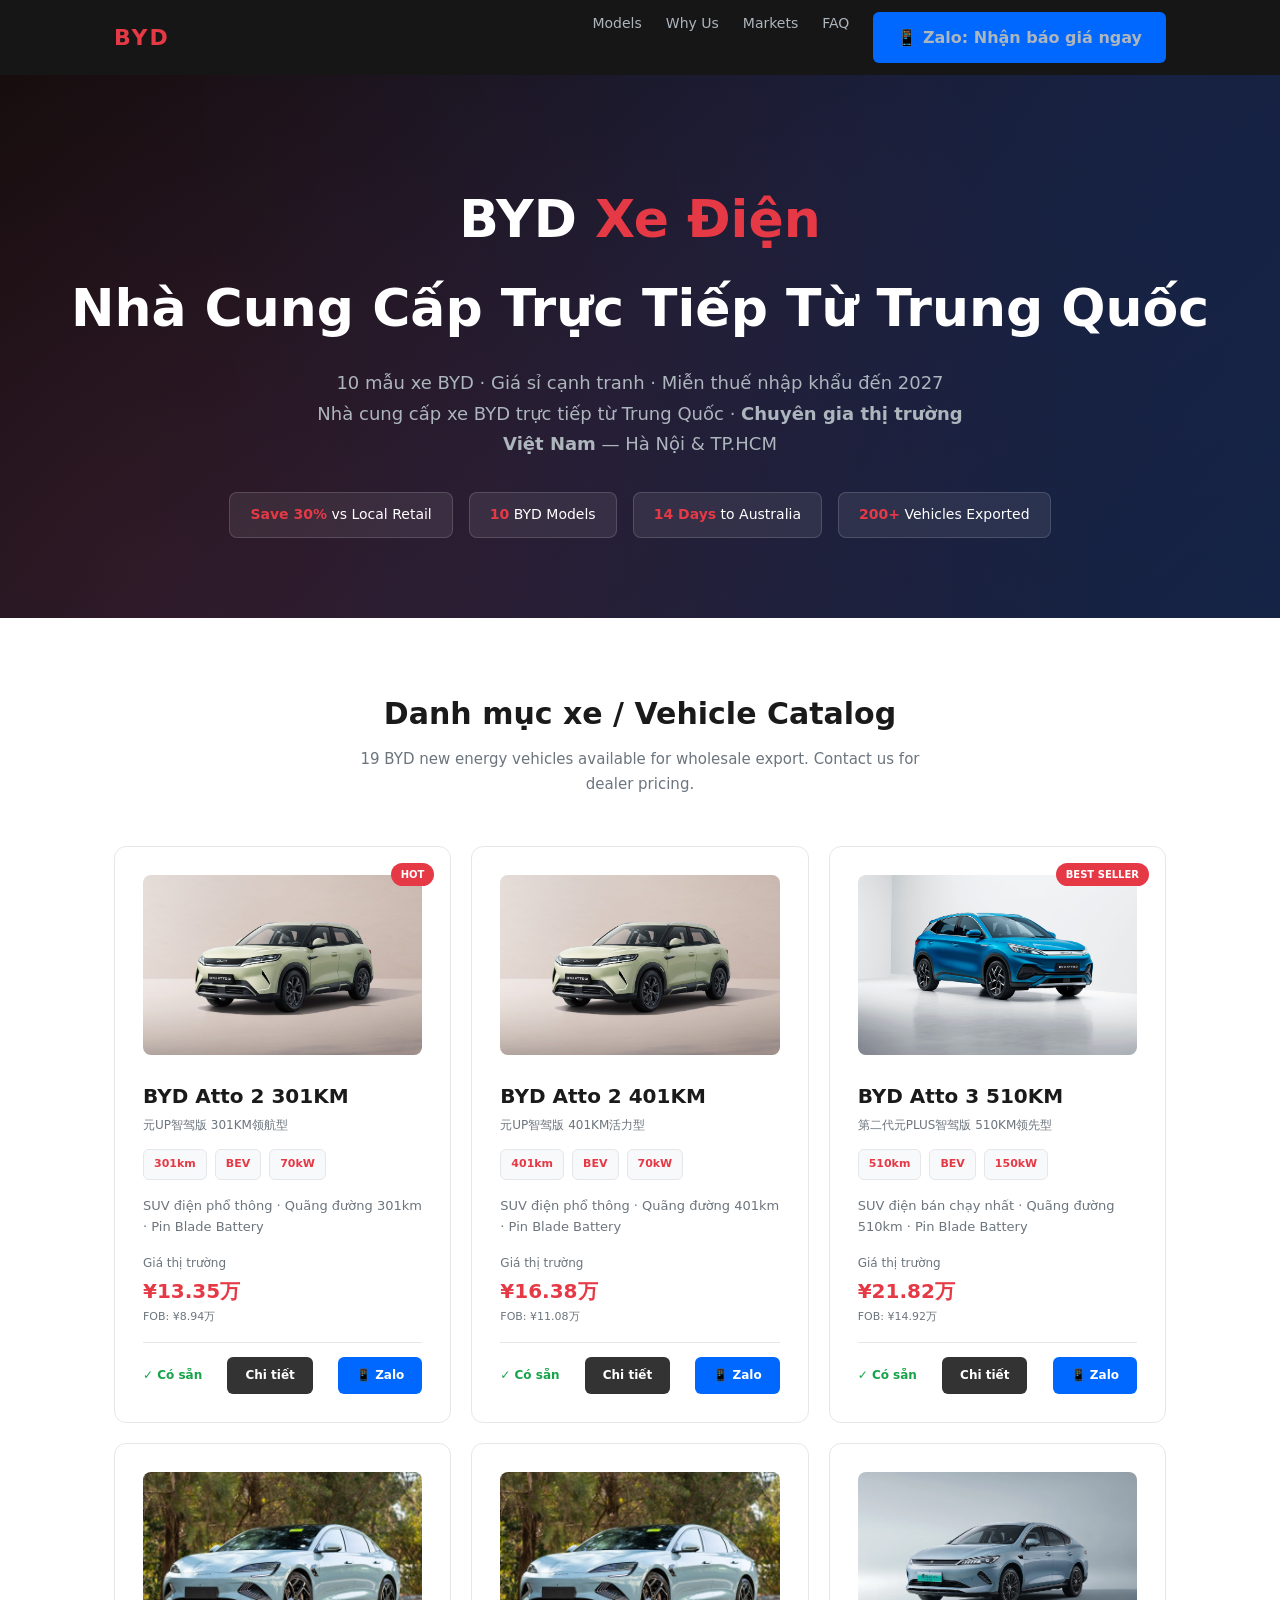
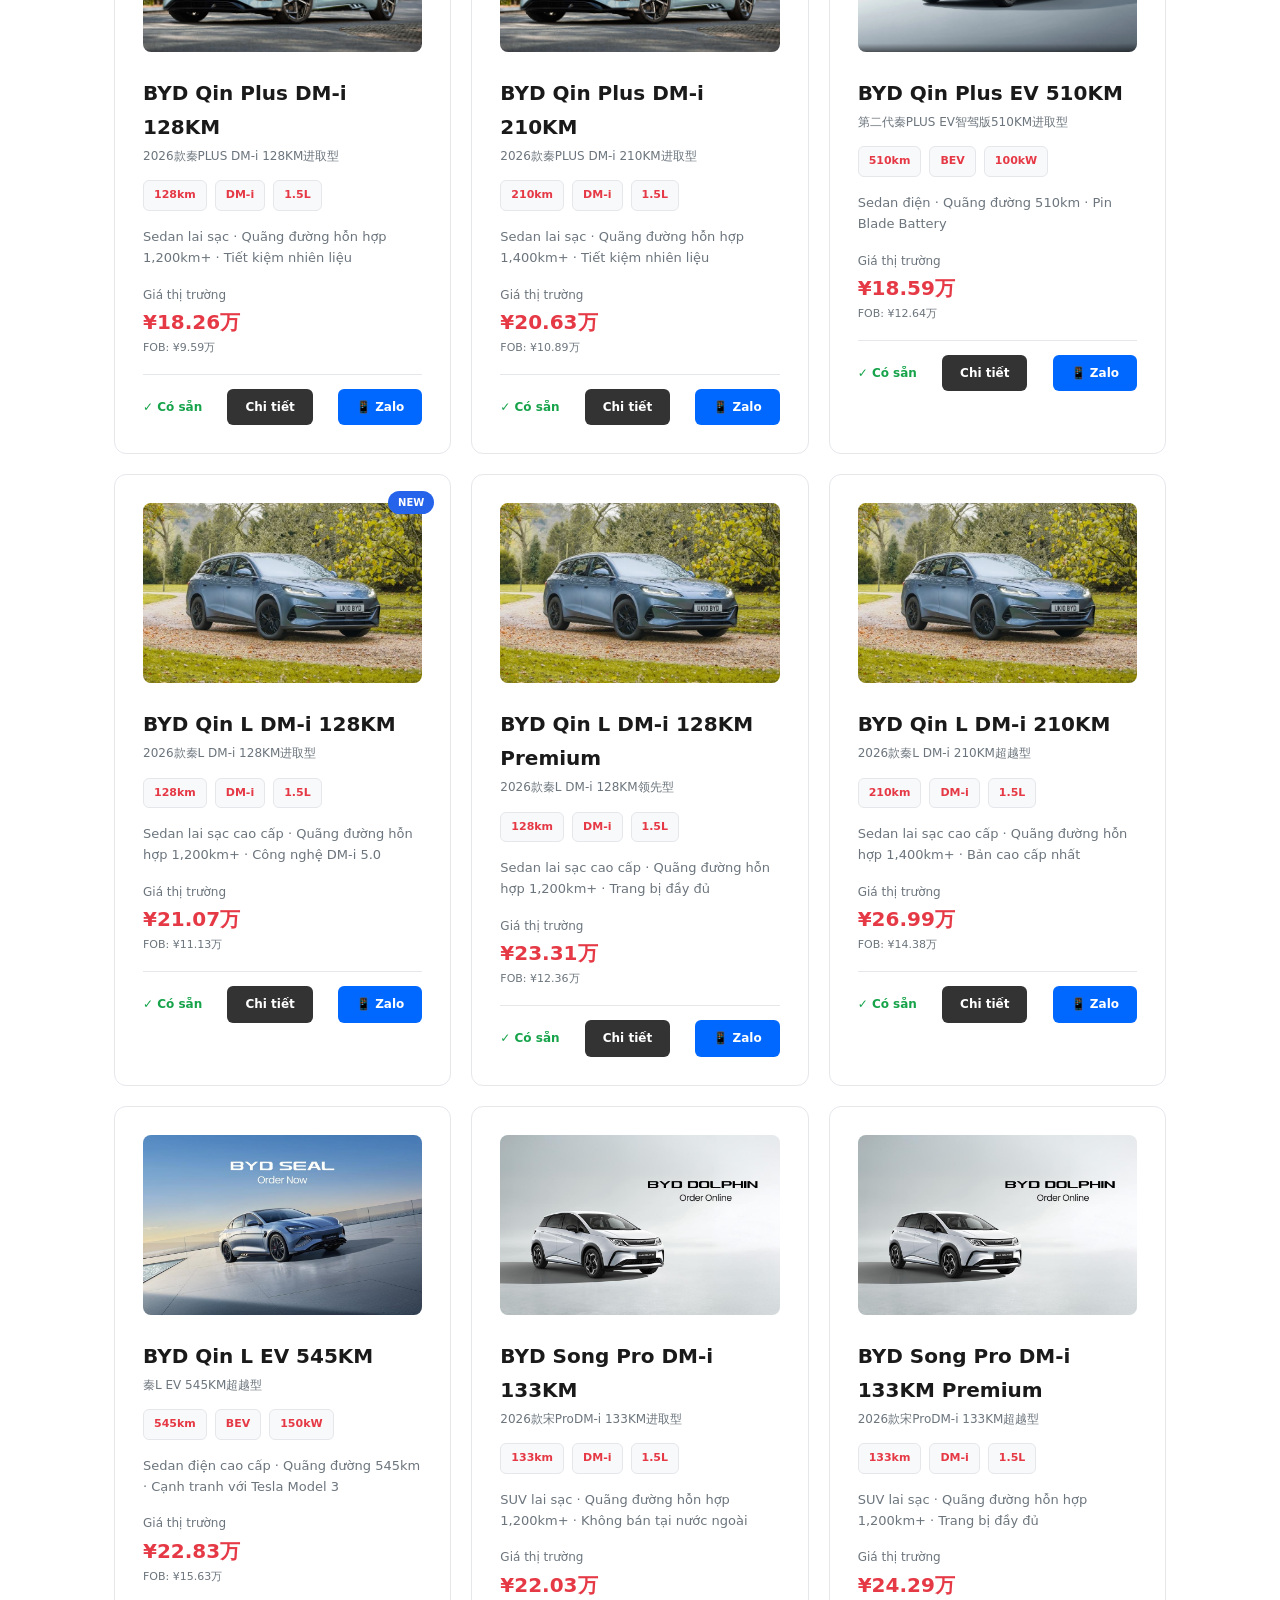
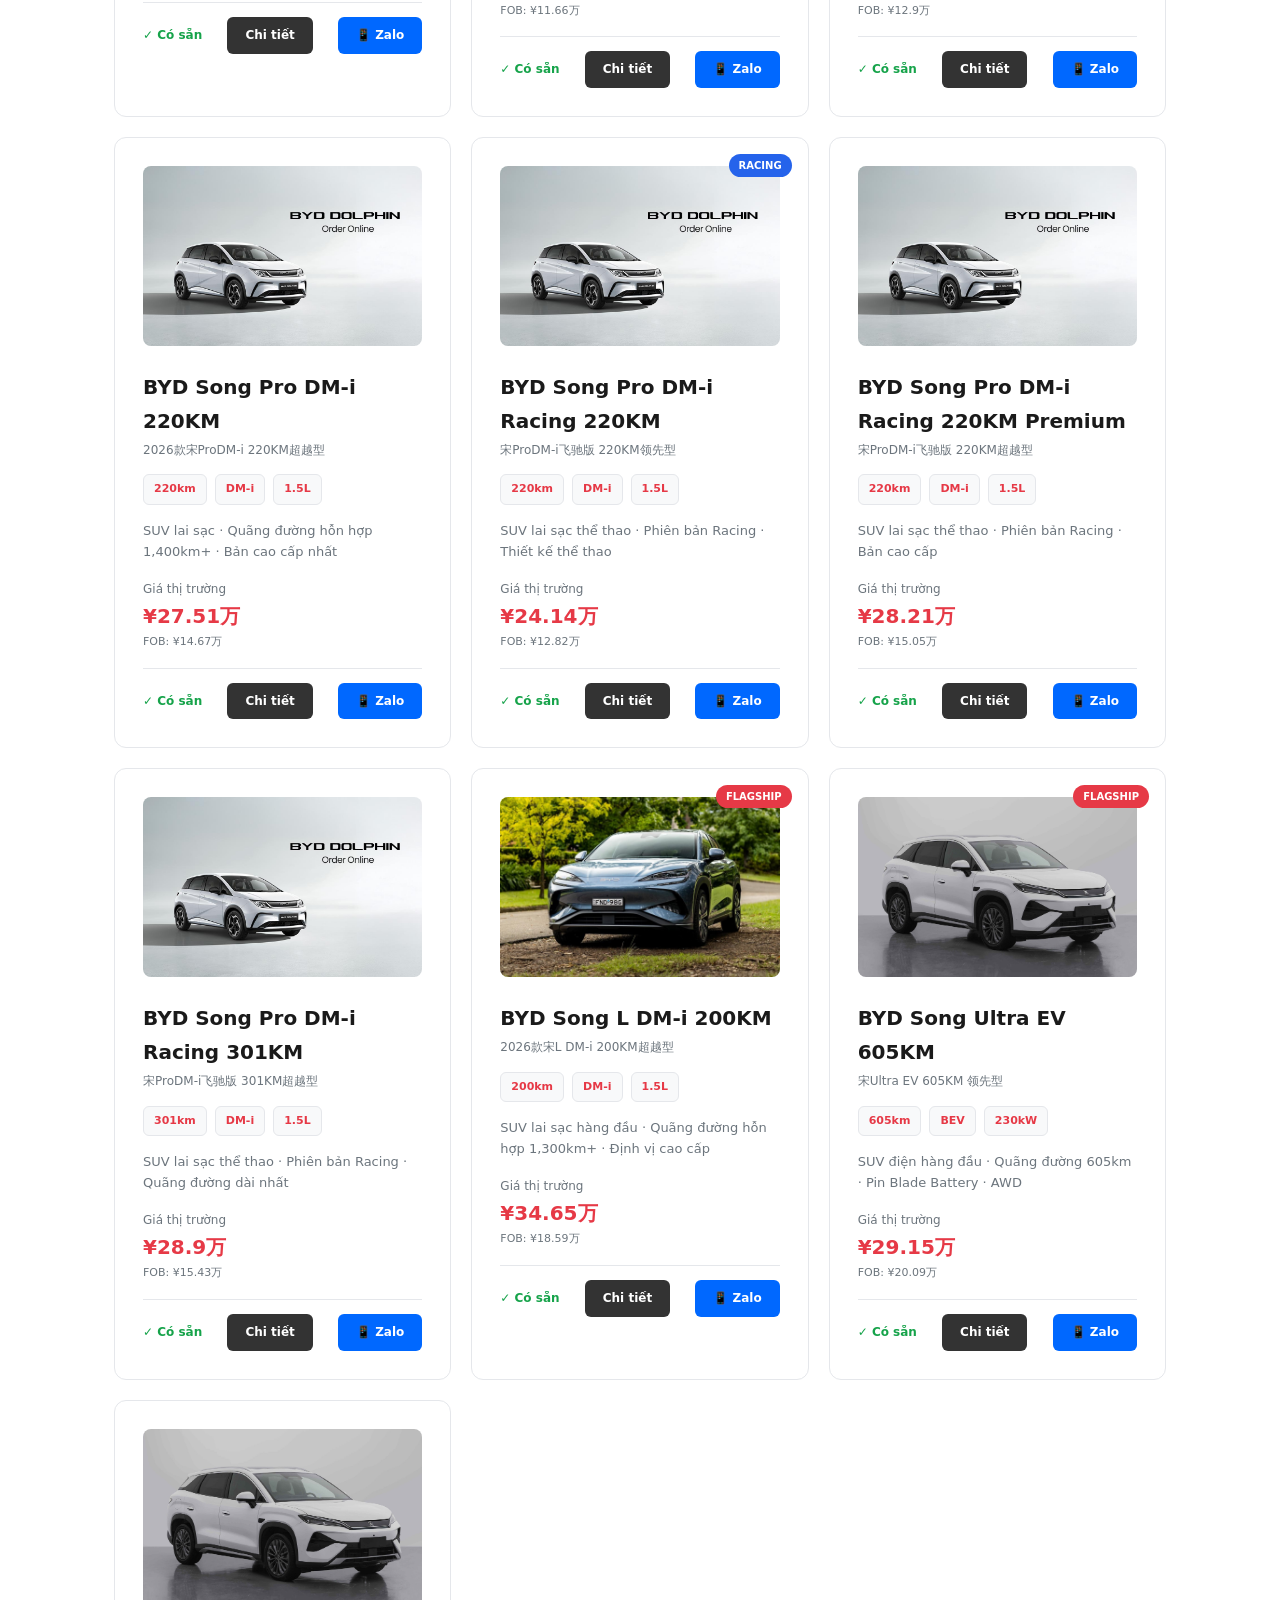
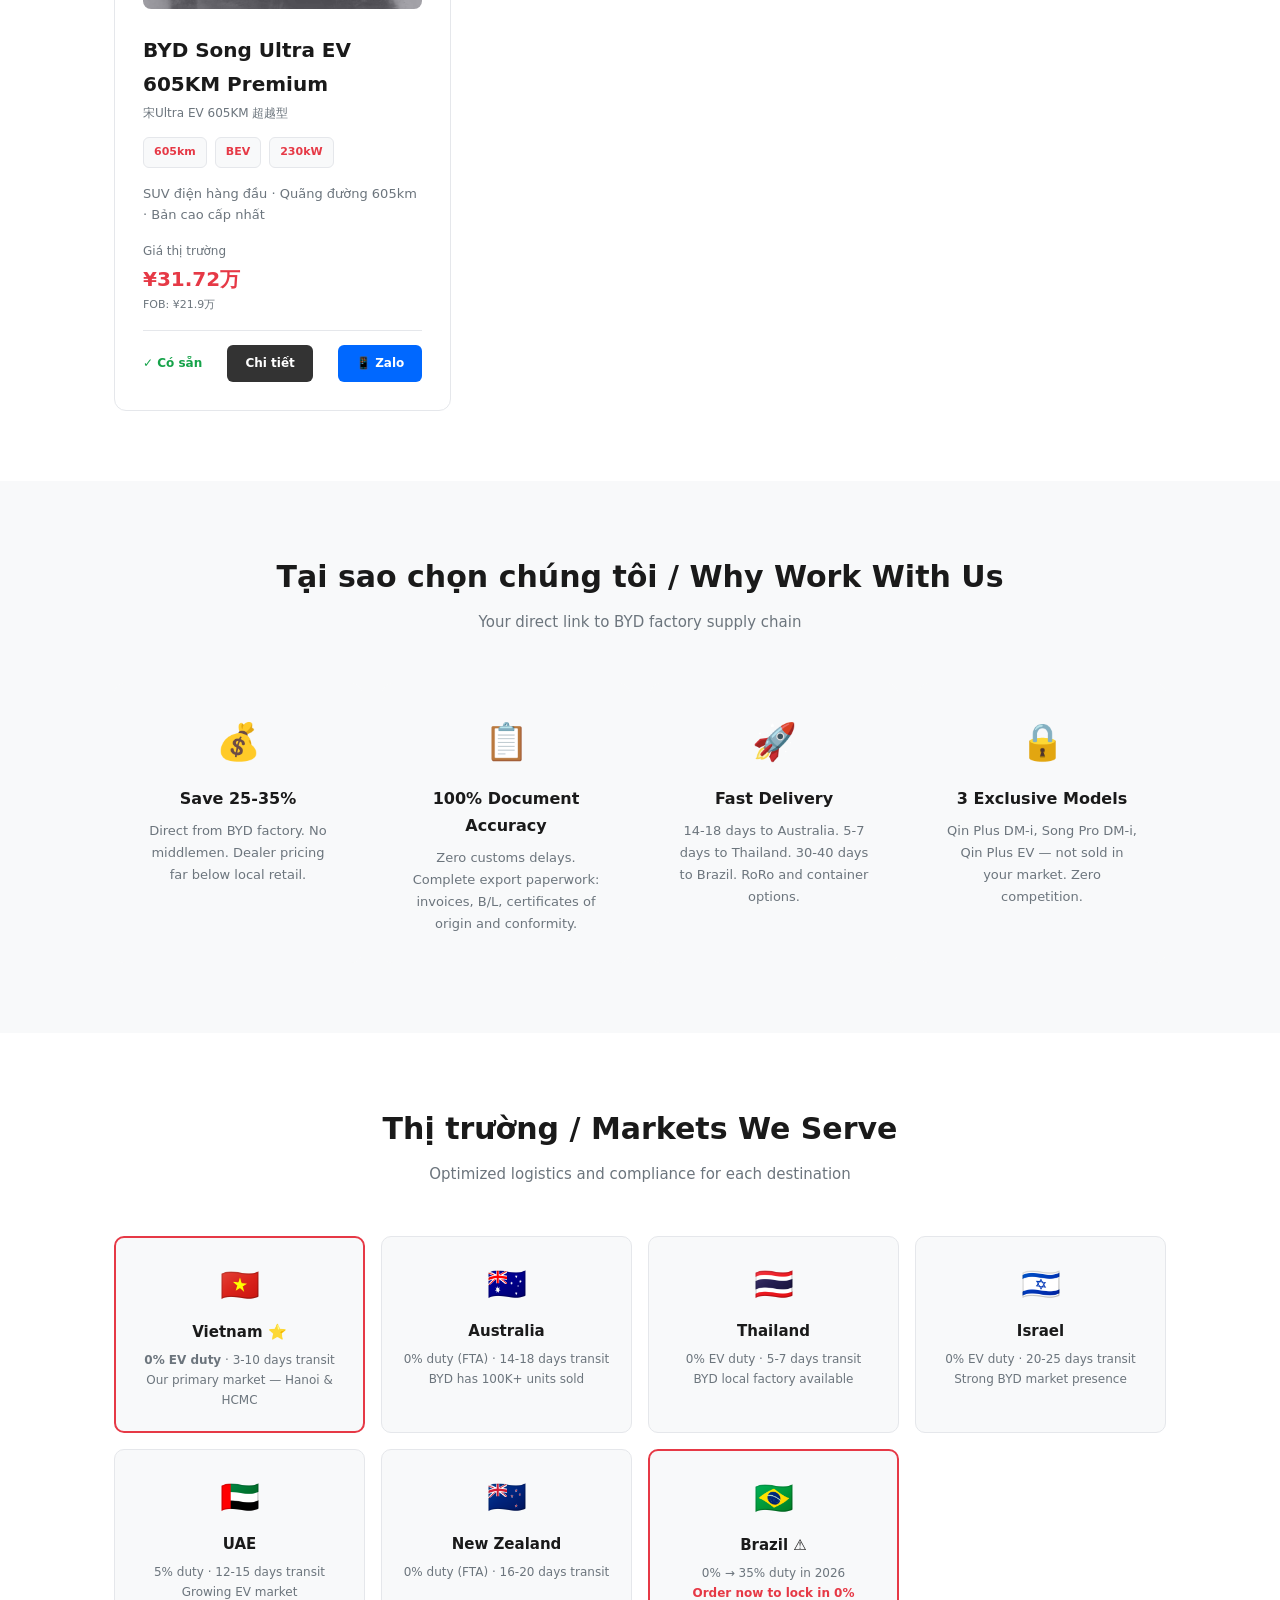
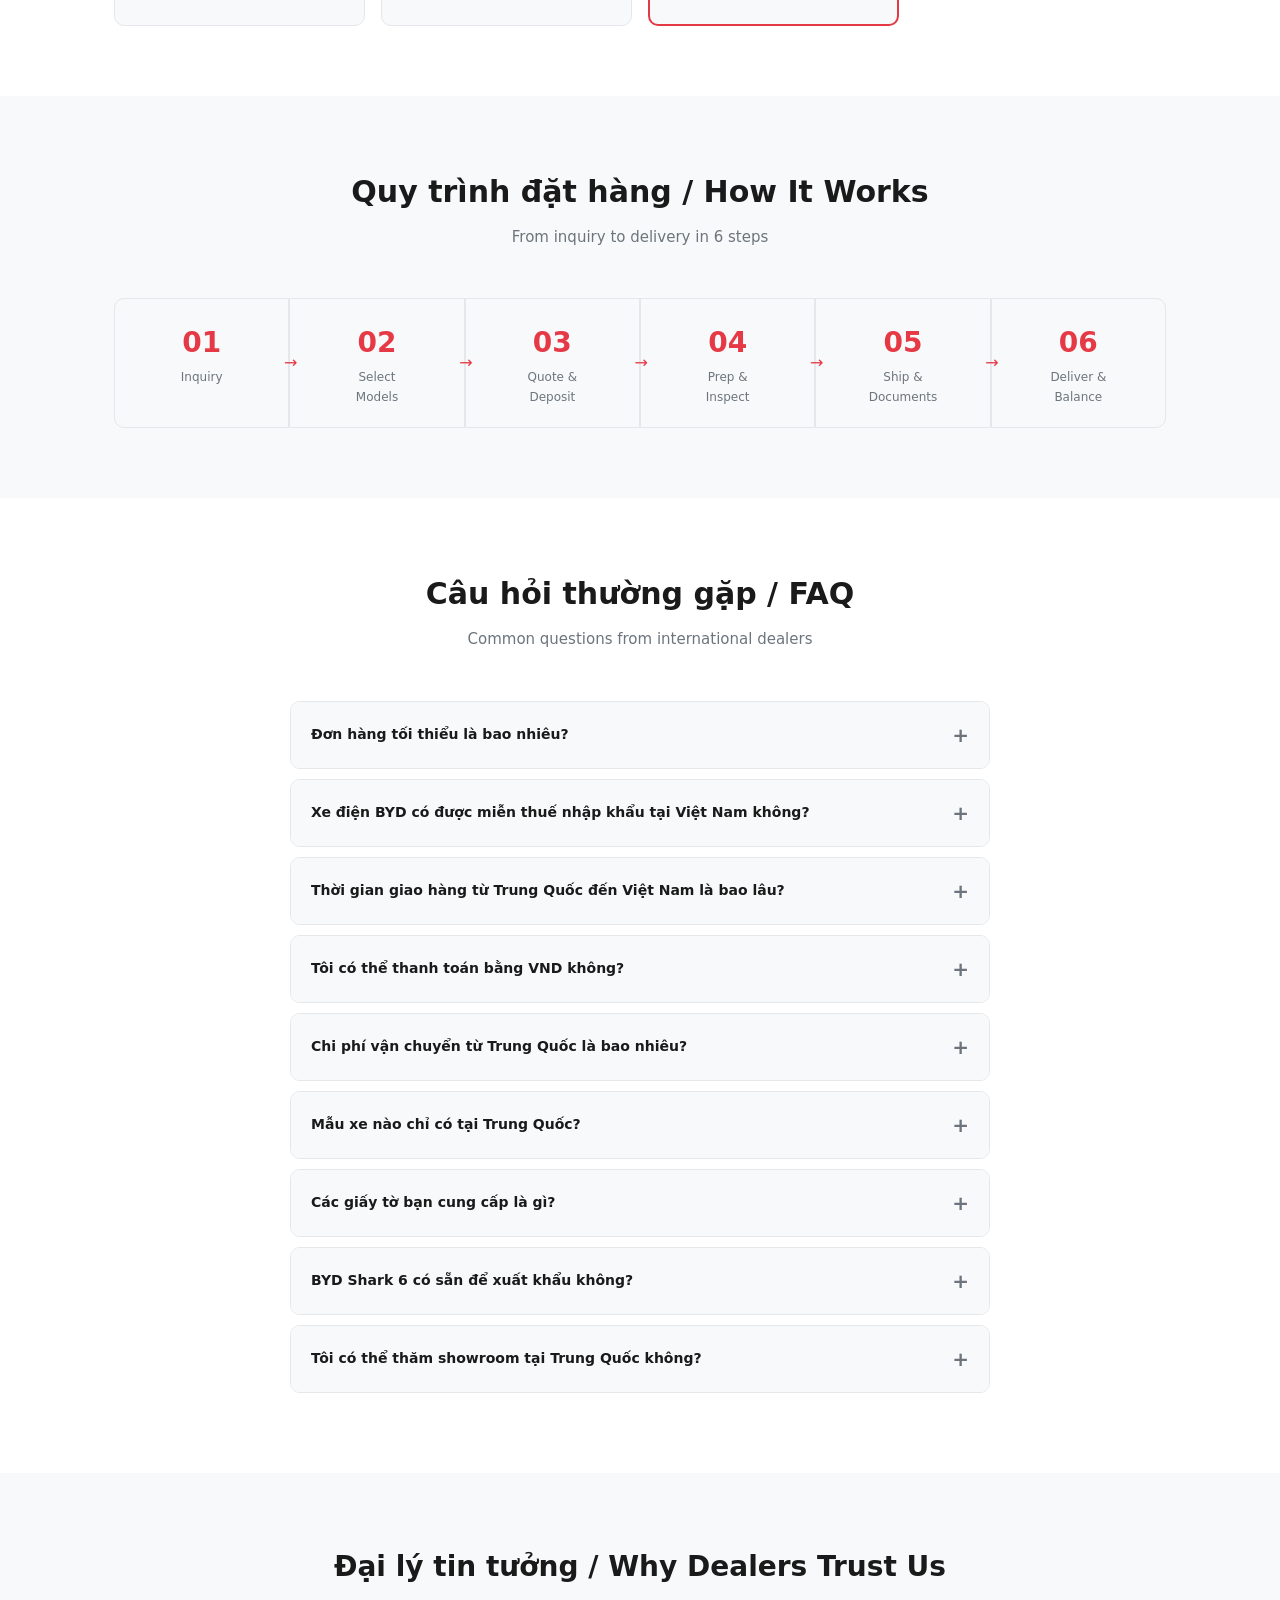
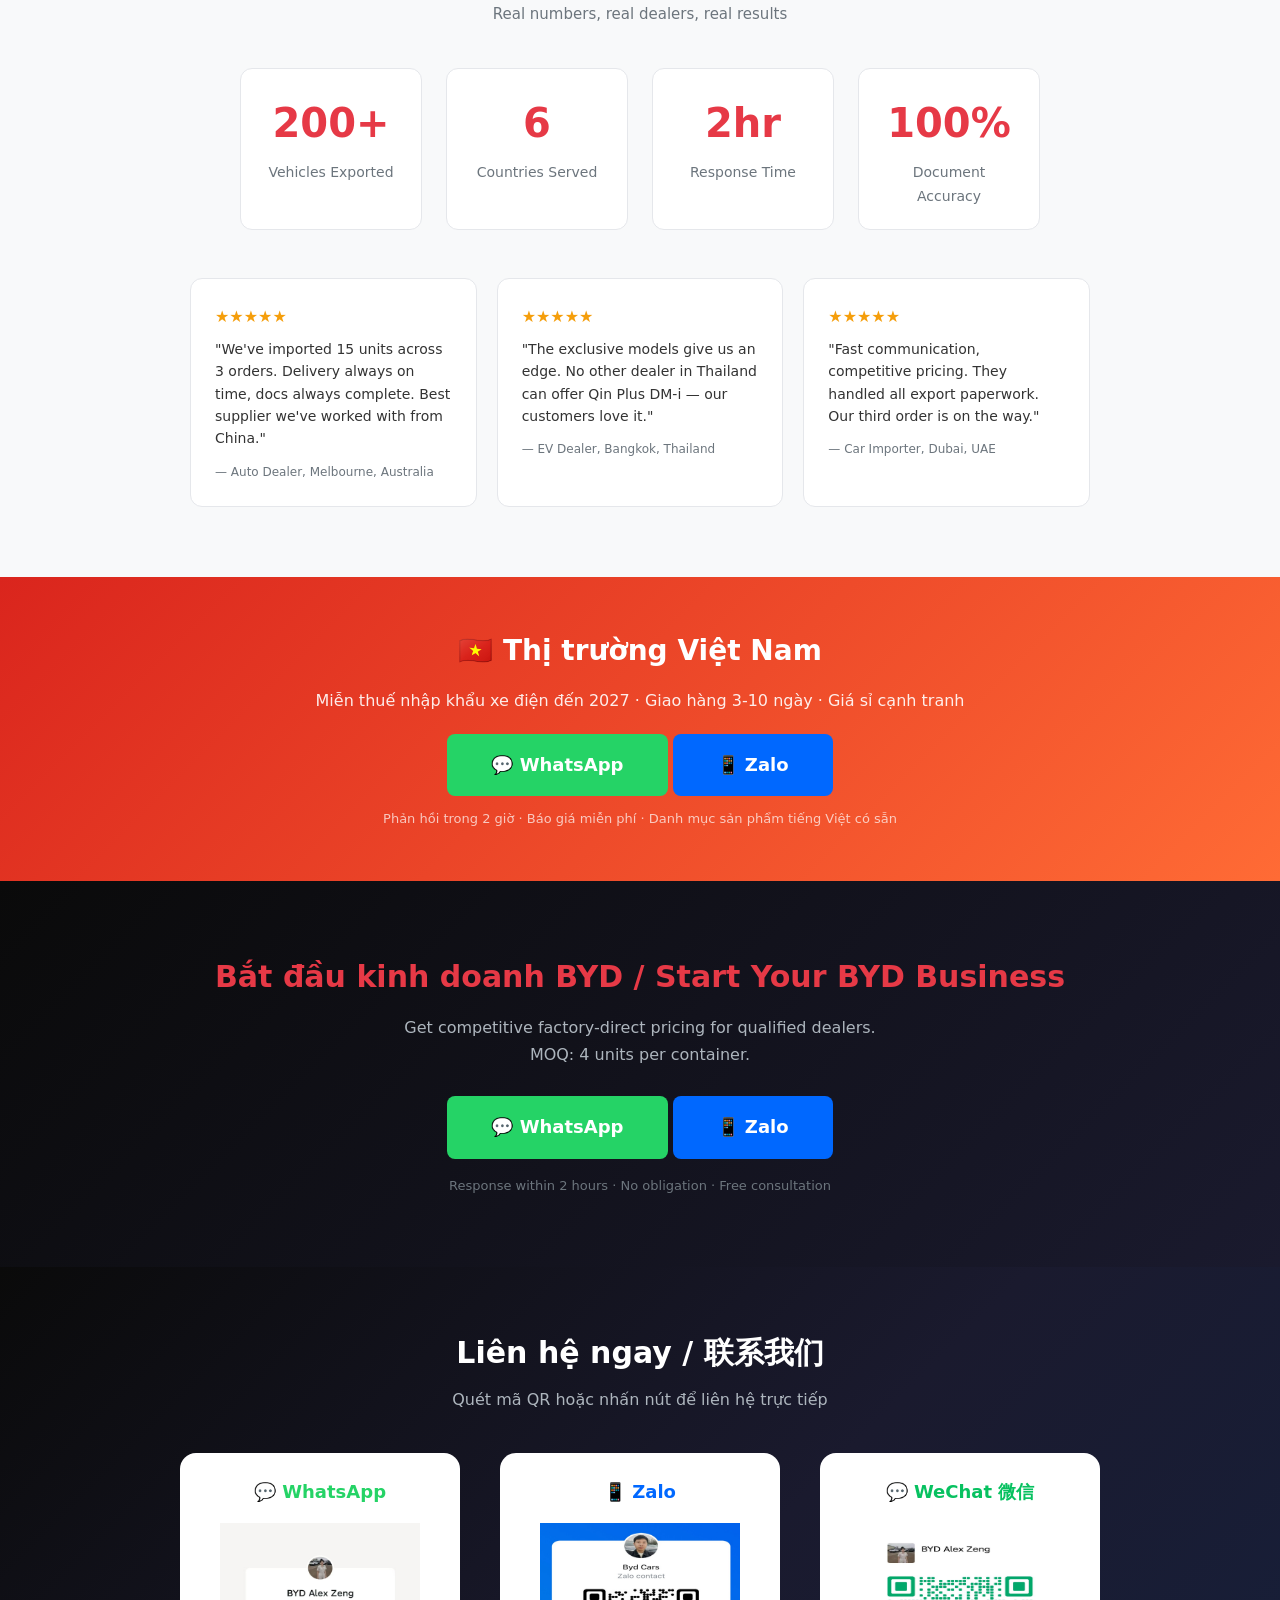
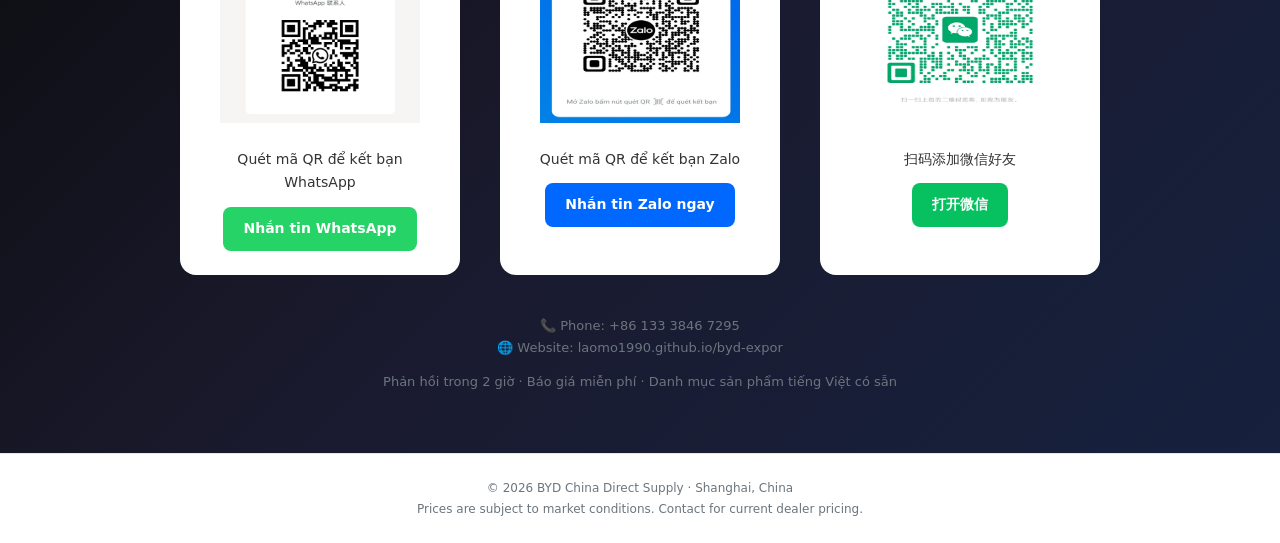
==== index.html @ a4a6bcec "Move tracking codes to head section" ====
<!DOCTYPE html>
<html lang="en">
<head>
<meta charset="UTF-8">
<meta name="viewport" content="width=device-width, initial-scale=1.0">
<title>BYD Electric Vehicle Export | China Factory-Direct Wholesale Supplier</title>
<meta name="description" content="Leading BYD vehicle export partner in China. 10 models available for wholesale. Factory-direct pricing for international dealers. Vietnam specialist — Hanoi & Ho Chi Minh City.">
<meta name="keywords" content="BYD export, BYD wholesale supplier, BYD China dealer, BYD electric car export, BYD Atto 3 wholesale, BYD Vietnam, BYD Sealion 7 export, Chinese EV supplier, Vietnam car dealer">

<script type="application/ld+json">
{
  "@context": "https://schema.org",
  "@type": "Organization",
  "name": "BYD China Direct Supply",
  "description": "Certified BYD supply chain partner. Wholesale BYD electric vehicles to international dealers at factory-direct prices. 10 models including Atto 2, Atto 3, Qin Plus, Seal 6, Seal EV, Sealion 5, Sealion 7, Sealion 7 EV, Shark 6.",
  "url": "https://laomo1990.github.io/byd-expor/",
  "foundingDate": "2024",
  "areaServed": ["VN", "AU", "TH", "IL", "AE", "NZ", "BR"],
  "knowsAbout": ["BYD electric vehicles", "EV export from China", "automotive wholesale", "vehicle logistics"],
  "sameAs": ["https://wa.me/8613338467295"],
  "hasOfferCatalog": {
    "@type": "OfferCatalog",
    "name": "BYD Vehicle Catalog",
    "itemListElement": [
      {"@type": "Offer", "itemOffered": {"@type": "Car", "name": "BYD Atto 2", "brand": "BYD", "fuelType": "Electric", "vehicleRange": "401km"}},
      {"@type": "Offer", "itemOffered": {"@type": "Car", "name": "BYD Atto 3", "brand": "BYD", "fuelType": "Electric", "vehicleRange": "510km"}},
      {"@type": "Offer", "itemOffered": {"@type": "Car", "name": "BYD Qin Plus DM-i", "brand": "BYD", "fuelType": "PHEV"}},
      {"@type": "Offer", "itemOffered": {"@type": "Car", "name": "BYD Qin Plus EV", "brand": "BYD", "fuelType": "Electric", "vehicleRange": "510km"}},
      {"@type": "Offer", "itemOffered": {"@type": "Car", "name": "BYD Seal 6 DM-i", "brand": "BYD", "fuelType": "PHEV"}},
      {"@type": "Offer", "itemOffered": {"@type": "Car", "name": "BYD Seal EV", "brand": "BYD", "fuelType": "Electric", "vehicleRange": "545km"}},
      {"@type": "Offer", "itemOffered": {"@type": "Car", "name": "BYD Sealion 5 DM-i", "brand": "BYD", "fuelType": "PHEV"}},
      {"@type": "Offer", "itemOffered": {"@type": "Car", "name": "BYD Sealion 7", "brand": "BYD", "fuelType": "PHEV"}},
      {"@type": "Offer", "itemOffered": {"@type": "Car", "name": "BYD Sealion 7 EV", "brand": "BYD", "fuelType": "Electric", "vehicleRange": "605km"}},
      {"@type": "Offer", "itemOffered": {"@type": "Car", "name": "BYD Shark 6 DM-i", "brand": "BYD", "fuelType": "PHEV"}}
    ]
  }
}
</script>

<script type="application/ld+json">
{
  "@context": "https://schema.org",
  "@type": "FAQPage",
  "mainEntity": [
    {"@type": "Question", "name": "What is the minimum order for BYD export from China?", "acceptedAnswer": {"@type": "Answer", "text": "4 units per 40ft container. Mixed models allowed."}},
    {"@type": "Question", "name": "How to import BYD cars from China to Vietnam?", "acceptedAnswer": {"@type": "Answer", "text": "Zero import duty on EVs in Vietnam until 2027. Shipping from China takes 3-10 days. Full export documentation included."}},
    {"@type": "Question", "name": "What BYD models are available for export in 2026?", "acceptedAnswer": {"@type": "Answer", "text": "10 models: Atto 2, Atto 3, Qin Plus DM-i, Qin Plus EV, Seal 6 DM-i, Seal EV, Sealion 5 DM-i, Sealion 7, Sealion 7 EV, and Shark 6 DM-i."}},
    {"@type": "Question", "name": "Is BYD Shark 6 available for export to Australia?", "acceptedAnswer": {"@type": "Answer", "text": "Yes. The Shark 6 DM-i is available for wholesale export. It is Australia's most in-demand vehicle with 3+ month wait lists at local dealers."}}
  ]
}
</script>

<style>
:root{--red:#e63946;--dark:#0a0a0a;--gray:#6c757d;--light:#f8f9fa;--green:#16a34a;--blue:#2563eb}
*{margin:0;padding:0;box-sizing:border-box}
body{font-family:'Segoe UI',system-ui,sans-serif;color:#1a1a1a;line-height:1.7}
.container{max-width:1100px;margin:0 auto;padding:0 24px}
a{color:var(--red);text-decoration:none}

/* Nav */
nav{position:sticky;top:0;z-index:100;background:rgba(10,10,10,.95);backdrop-filter:blur(10px);padding:12px 0}
nav .container{display:flex;justify-content:space-between;align-items:center}
nav .logo{font-size:22px;font-weight:900;color:var(--red);letter-spacing:2px}
nav .nav-links{display:flex;gap:24px}
nav .nav-links a{color:#adb5bd;font-size:14px;transition:color .2s}
nav .nav-links a:hover{color:#fff}
nav .cta-btn{background:var(--red);color:#fff;padding:8px 20px;border-radius:6px;font-weight:700;font-size:13px}

/* Hero */
.hero{background:linear-gradient(135deg,#0a0a0a,#1a1a2e 50%,#16213e);color:#fff;text-align:center;padding:100px 20px 80px;position:relative;overflow:hidden}
.hero::before{content:'';position:absolute;top:-50%;left:-50%;width:200%;height:200%;background:radial-gradient(circle at 30% 70%,rgba(230,57,70,.12) 0%,transparent 50%),radial-gradient(circle at 70% 30%,rgba(0,100,255,.08) 0%,transparent 50%)}
.hero h1{font-size:clamp(30px,5vw,52px);font-weight:900;margin-bottom:16px;position:relative;z-index:1}
.hero h1 span{color:var(--red)}
.hero p{font-size:18px;color:#adb5bd;max-width:650px;margin:0 auto 32px;position:relative;z-index:1}
.hero-badges{display:flex;justify-content:center;gap:16px;flex-wrap:wrap;position:relative;z-index:1}
.hero-badges .badge{background:rgba(255,255,255,.08);border:1px solid rgba(255,255,255,.15);padding:10px 20px;border-radius:8px;font-size:14px}
.hero-badges .badge strong{color:var(--red)}

/* Section */
section{padding:70px 20px}
h2{font-size:30px;font-weight:800;text-align:center;margin-bottom:8px}
.section-sub{text-align:center;color:var(--gray);margin-bottom:48px;font-size:15px;max-width:600px;margin-left:auto;margin-right:auto}

/* Vehicle Cards */
.vehicles{display:grid;grid-template-columns:repeat(auto-fill,minmax(320px,1fr));gap:20px}
.v-card{border:1px solid #e5e7eb;border-radius:12px;padding:28px;background:#fff;transition:all .3s;position:relative;cursor:pointer}
.v-card:hover{box-shadow:0 8px 30px rgba(0,0,0,.08);transform:translateY(-2px)}
.v-card .tag{position:absolute;top:16px;right:16px;font-size:10px;font-weight:700;padding:3px 10px;border-radius:20px}
.tag-hot{background:var(--red);color:#fff}
.tag-exclusive{background:var(--blue);color:#fff}
.v-card h3{font-size:20px;margin-bottom:2px}
.v-card .en-name{font-size:12px;color:var(--gray);margin-bottom:14px}
.v-specs{display:flex;gap:8px;flex-wrap:wrap;margin-bottom:16px}
.v-spec{background:var(--light);border:1px solid #e5e7eb;border-radius:6px;padding:5px 10px;font-size:11px}
.v-spec b{color:var(--red)}
.v-card .desc{font-size:13px;color:var(--gray);margin-bottom:16px;line-height:1.6}
.v-card .contact-bar{display:flex;justify-content:space-between;align-items:center;border-top:1px solid #e5e7eb;padding-top:14px}
.v-card .contact-bar .status{font-size:12px;color:var(--green);font-weight:600}
.v-card .contact-bar .ask-btn{background:var(--dark);color:#fff;padding:8px 18px;border-radius:6px;font-size:12px;font-weight:600}

/* Why Us */
.why-grid{display:grid;grid-template-columns:repeat(auto-fit,minmax(240px,1fr));gap:20px}
.why-card{background:var(--light);border-radius:12px;padding:28px;text-align:center}
.why-card .icon{font-size:36px;margin-bottom:12px}
.why-card h4{font-size:16px;margin-bottom:8px}
.why-card p{font-size:13px;color:var(--gray)}

/* Market */
.market-grid{display:grid;grid-template-columns:repeat(auto-fit,minmax(200px,1fr));gap:16px}
.market-card{background:var(--light);border-radius:10px;padding:20px;text-align:center;border:1px solid #e5e7eb}
.market-card .flag{font-size:32px;margin-bottom:8px}
.market-card h4{font-size:15px;margin-bottom:4px}
.market-card p{font-size:12px;color:var(--gray)}

/* Process */
.process{display:flex;gap:0;justify-content:center;flex-wrap:wrap}
.step{flex:1;min-width:140px;max-width:180px;text-align:center;padding:20px 10px;background:var(--light);border:1px solid #e5e7eb;position:relative}
.step:first-child{border-radius:10px 0 0 10px}
.step:last-child{border-radius:0 10px 10px 0}
.step .n{font-size:28px;font-weight:800;color:var(--red)}
.step .t{font-size:12px;color:var(--gray)}
.step::after{content:'→';position:absolute;right:-9px;top:50%;transform:translateY(-50%);color:var(--red);z-index:1;font-size:16px}
.step:last-child::after{display:none}

/* FAQ */
.faq{max-width:700px;margin:0 auto}
.faq-item{border:1px solid #e5e7eb;border-radius:10px;margin-bottom:10px;overflow:hidden}
.faq-q{padding:16px 20px;font-weight:700;font-size:14px;cursor:pointer;background:var(--light);display:flex;justify-content:space-between;align-items:center}
.faq-q::after{content:'+';font-size:20px;color:var(--gray)}
.faq-item.open .faq-q::after{content:'−'}
.faq-a{padding:0 20px;max-height:0;overflow:hidden;transition:all .3s;font-size:13px;color:var(--gray)}
.faq-item.open .faq-a{max-height:200px;padding:14px 20px}

/* CTA */
.cta-section{background:linear-gradient(135deg,var(--dark),#1a1a2e);color:#fff;text-align:center;padding:70px 20px}
.cta-section h2{color:var(--red);margin-bottom:12px}
.cta-section p{color:#adb5bd;margin-bottom:28px;font-size:16px}
.cta-btn{display:inline-block;background:var(--red);color:#fff;padding:16px 44px;border-radius:8px;font-size:18px;font-weight:700;transition:transform .2s}
.cta-btn:hover{transform:scale(1.05)}
.cta-sub{margin-top:16px;font-size:13px;color:#6c757d}

footer{text-align:center;padding:24px;font-size:12px;color:var(--gray);border-top:1px solid #e5e7eb}
</style>

<!-- Google Analytics 4 -->
<script async src="https://www.googletagmanager.com/gtag/js?id=G-VB3E0CEPTX"></script>
<script>
  window.dataLayer = window.dataLayer || [];
  function gtag(){dataLayer.push(arguments);}
  gtag('js', new Date());
  gtag('config', 'G-VB3E0CEPTX');
  
  // Track Zalo button clicks
  document.addEventListener('DOMContentLoaded', function() {
    // Track all Zalo links
    var zaloLinks = document.querySelectorAll('a[href*="zalo.me"]');
    zaloLinks.forEach(function(link) {
      link.addEventListener('click', function() {
        gtag('event', 'click', {
          'event_category': 'Zalo',
          'event_label': 'Zalo Button Click',
          'value': 1
        });
      });
    });
    
    // Track detail page links
    var detailLinks = document.querySelectorAll('a[href$=".html"]');
    detailLinks.forEach(function(link) {
      link.addEventListener('click', function() {
        gtag('event', 'click', {
          'event_category': 'Detail Page',
          'event_label': link.href,
          'value': 1
        });
      });
    });
  });
</script>


<!-- Google Analytics 4 -->
<script async src="https://www.googletagmanager.com/gtag/js?id=G-VB3E0CEPTX"></script>
<script>
  window.dataLayer = window.dataLayer || [];
  function gtag(){dataLayer.push(arguments);}
  gtag('js', new Date());
  gtag('config', 'G-VB3E0CEPTX');
  
  // Track Zalo button clicks
  document.addEventListener('DOMContentLoaded', function() {
    // Track all Zalo links
    var zaloLinks = document.querySelectorAll('a[href*="zalo.me"]');
    zaloLinks.forEach(function(link) {
      link.addEventListener('click', function() {
        gtag('event', 'click', {
          'event_category': 'Zalo',
          'event_label': 'Zalo Button Click',
          'value': 1
        });
      });
    });
  });
</script>
<!-- Microsoft Clarity Heatmap -->
<script type="text/javascript">
    (function(c,l,a,r,i,t,y){
        c[a]=c[a]||function(){(c[a].q=c[a].q||[]).push(arguments)};
        t=l.createElement(r);t.async=1;t.src="https://www.clarity.ms/tag/"+i;
        y=l.getElementsByTagName(r)[0];y.parentNode.insertBefore(t,y);
    })(window, document, "clarity", "script", "y169be5r4s");
</script>
</head>
<body>

<!-- NAV -->
<nav>
<div class="container">
  <div class="logo">BYD</div>
  <div class="nav-links">
    <a href="#vehicles">Models</a>
    <a href="#why">Why Us</a>
    <a href="#markets">Markets</a>
    <a href="#faq">FAQ</a>
    <a href="https://zalo.me/8613338467295" class="cta-btn" style="background:#0068FF;font-size:16px;padding:12px 24px">📱 Zalo: Nhận báo giá ngay</a>
  </div>
</div>
</nav>

<!-- HERO -->
<header class="hero">
  <h1>BYD <span>Xe Điện</span><br>Nhà Cung Cấp Trực Tiếp Từ Trung Quốc</h1>
  <p>10 mẫu xe BYD · Giá sỉ cạnh tranh · Miễn thuế nhập khẩu đến 2027<br>Nhà cung cấp xe BYD trực tiếp từ Trung Quốc · <strong>Chuyên gia thị trường Việt Nam</strong> — Hà Nội & TP.HCM</p>
  <div class="hero-badges">
    <div class="badge"><strong>Save 30%</strong> vs Local Retail</div>
    <div class="badge"><strong>10</strong> BYD Models</div>
    <div class="badge"><strong>14 Days</strong> to Australia</div>
    <div class="badge"><strong>200+</strong> Vehicles Exported</div>
  </div>
</header>

<!-- VEHICLES -->
<section id="vehicles">
  <div class="container">
    <h2>Danh mục xe / Vehicle Catalog</h2>
    <p class="section-sub">19 BYD new energy vehicles available for wholesale export. Contact us for dealer pricing.</p>

    <div class="vehicles">
    <div class="v-card">
      <div class="tag tag-hot">HOT</div>
      <img src="images/atto2_new.jpg" alt="BYD Atto 2 301KM" style="width:100%;height:180px;object-fit:cover;border-radius:8px;margin-bottom:16px">
      <h3><a href="atto2.html" style="color:inherit;text-decoration:none">BYD Atto 2 301KM</a></h3>
      <div class="en-name">元UP智驾版 301KM领航型</div>
      <div class="v-specs"><div class="v-spec"><b>301km</b></div><div class="v-spec"><b>BEV</b></div><div class="v-spec"><b>70kW</b></div></div>
      <div class="desc">SUV điện phổ thông · Quãng đường 301km · Pin Blade Battery</div>
      <div style="margin-bottom:16px">
        <div style="font-size:12px;color:#6c757d">Giá thị trường</div>
        <div style="font-size:20px;font-weight:700;color:#e63946">¥13.35万</div>
        <div style="font-size:11px;color:#6c757d">FOB: ¥8.94万</div>
      </div>
      <div class="contact-bar">
        <div class="status">✓ Có sẵn</div>
        <a href="atto2.html" class="ask-btn" style="background:#333">Chi tiết</a>
        <a href="https://zalo.me/8613338467295?text=Tôi quan tâm đến BYD Atto 2 301KM. Gửi tôi báo giá nhé." class="ask-btn" style="background:#0068FF">📱 Zalo</a>
      </div>
    </div>


    <div class="v-card">
      
      <img src="images/atto2_new.jpg" alt="BYD Atto 2 401KM" style="width:100%;height:180px;object-fit:cover;border-radius:8px;margin-bottom:16px">
      <h3><a href="atto2.html" style="color:inherit;text-decoration:none">BYD Atto 2 401KM</a></h3>
      <div class="en-name">元UP智驾版 401KM活力型</div>
      <div class="v-specs"><div class="v-spec"><b>401km</b></div><div class="v-spec"><b>BEV</b></div><div class="v-spec"><b>70kW</b></div></div>
      <div class="desc">SUV điện phổ thông · Quãng đường 401km · Pin Blade Battery</div>
      <div style="margin-bottom:16px">
        <div style="font-size:12px;color:#6c757d">Giá thị trường</div>
        <div style="font-size:20px;font-weight:700;color:#e63946">¥16.38万</div>
        <div style="font-size:11px;color:#6c757d">FOB: ¥11.08万</div>
      </div>
      <div class="contact-bar">
        <div class="status">✓ Có sẵn</div>
        <a href="atto2.html" class="ask-btn" style="background:#333">Chi tiết</a>
        <a href="https://zalo.me/8613338467295?text=Tôi quan tâm đến BYD Atto 2 401KM. Gửi tôi báo giá nhé." class="ask-btn" style="background:#0068FF">📱 Zalo</a>
      </div>
    </div>


    <div class="v-card">
      <div class="tag tag-hot">BEST SELLER</div>
      <img src="images/atto3_new.jpg" alt="BYD Atto 3 510KM" style="width:100%;height:180px;object-fit:cover;border-radius:8px;margin-bottom:16px">
      <h3><a href="atto3.html" style="color:inherit;text-decoration:none">BYD Atto 3 510KM</a></h3>
      <div class="en-name">第二代元PLUS智驾版 510KM领先型</div>
      <div class="v-specs"><div class="v-spec"><b>510km</b></div><div class="v-spec"><b>BEV</b></div><div class="v-spec"><b>150kW</b></div></div>
      <div class="desc">SUV điện bán chạy nhất · Quãng đường 510km · Pin Blade Battery</div>
      <div style="margin-bottom:16px">
        <div style="font-size:12px;color:#6c757d">Giá thị trường</div>
        <div style="font-size:20px;font-weight:700;color:#e63946">¥21.82万</div>
        <div style="font-size:11px;color:#6c757d">FOB: ¥14.92万</div>
      </div>
      <div class="contact-bar">
        <div class="status">✓ Có sẵn</div>
        <a href="atto3.html" class="ask-btn" style="background:#333">Chi tiết</a>
        <a href="https://zalo.me/8613338467295?text=Tôi quan tâm đến BYD Atto 3 510KM. Gửi tôi báo giá nhé." class="ask-btn" style="background:#0068FF">📱 Zalo</a>
      </div>
    </div>


    <div class="v-card">
      
      <img src="images/qinplus.jpg" alt="BYD Qin Plus DM-i 128KM" style="width:100%;height:180px;object-fit:cover;border-radius:8px;margin-bottom:16px">
      <h3><a href="qinplus.html" style="color:inherit;text-decoration:none">BYD Qin Plus DM-i 128KM</a></h3>
      <div class="en-name">2026款秦PLUS DM-i 128KM进取型</div>
      <div class="v-specs"><div class="v-spec"><b>128km</b></div><div class="v-spec"><b>DM-i</b></div><div class="v-spec"><b>1.5L</b></div></div>
      <div class="desc">Sedan lai sạc · Quãng đường hỗn hợp 1,200km+ · Tiết kiệm nhiên liệu</div>
      <div style="margin-bottom:16px">
        <div style="font-size:12px;color:#6c757d">Giá thị trường</div>
        <div style="font-size:20px;font-weight:700;color:#e63946">¥18.26万</div>
        <div style="font-size:11px;color:#6c757d">FOB: ¥9.59万</div>
      </div>
      <div class="contact-bar">
        <div class="status">✓ Có sẵn</div>
        <a href="qinplus.html" class="ask-btn" style="background:#333">Chi tiết</a>
        <a href="https://zalo.me/8613338467295?text=Tôi quan tâm đến BYD Qin Plus DM-i 128KM. Gửi tôi báo giá nhé." class="ask-btn" style="background:#0068FF">📱 Zalo</a>
      </div>
    </div>


    <div class="v-card">
      
      <img src="images/qinplus.jpg" alt="BYD Qin Plus DM-i 210KM" style="width:100%;height:180px;object-fit:cover;border-radius:8px;margin-bottom:16px">
      <h3><a href="qinplus.html" style="color:inherit;text-decoration:none">BYD Qin Plus DM-i 210KM</a></h3>
      <div class="en-name">2026款秦PLUS DM-i 210KM进取型</div>
      <div class="v-specs"><div class="v-spec"><b>210km</b></div><div class="v-spec"><b>DM-i</b></div><div class="v-spec"><b>1.5L</b></div></div>
      <div class="desc">Sedan lai sạc · Quãng đường hỗn hợp 1,400km+ · Tiết kiệm nhiên liệu</div>
      <div style="margin-bottom:16px">
        <div style="font-size:12px;color:#6c757d">Giá thị trường</div>
        <div style="font-size:20px;font-weight:700;color:#e63946">¥20.63万</div>
        <div style="font-size:11px;color:#6c757d">FOB: ¥10.89万</div>
      </div>
      <div class="contact-bar">
        <div class="status">✓ Có sẵn</div>
        <a href="qinplus.html" class="ask-btn" style="background:#333">Chi tiết</a>
        <a href="https://zalo.me/8613338467295?text=Tôi quan tâm đến BYD Qin Plus DM-i 210KM. Gửi tôi báo giá nhé." class="ask-btn" style="background:#0068FF">📱 Zalo</a>
      </div>
    </div>


    <div class="v-card">
      
      <img src="images/qinplusev.jpg" alt="BYD Qin Plus EV 510KM" style="width:100%;height:180px;object-fit:cover;border-radius:8px;margin-bottom:16px">
      <h3><a href="qinplusev.html" style="color:inherit;text-decoration:none">BYD Qin Plus EV 510KM</a></h3>
      <div class="en-name">第二代秦PLUS EV智驾版510KM进取型</div>
      <div class="v-specs"><div class="v-spec"><b>510km</b></div><div class="v-spec"><b>BEV</b></div><div class="v-spec"><b>100kW</b></div></div>
      <div class="desc">Sedan điện · Quãng đường 510km · Pin Blade Battery</div>
      <div style="margin-bottom:16px">
        <div style="font-size:12px;color:#6c757d">Giá thị trường</div>
        <div style="font-size:20px;font-weight:700;color:#e63946">¥18.59万</div>
        <div style="font-size:11px;color:#6c757d">FOB: ¥12.64万</div>
      </div>
      <div class="contact-bar">
        <div class="status">✓ Có sẵn</div>
        <a href="qinplusev.html" class="ask-btn" style="background:#333">Chi tiết</a>
        <a href="https://zalo.me/8613338467295?text=Tôi quan tâm đến BYD Qin Plus EV 510KM. Gửi tôi báo giá nhé." class="ask-btn" style="background:#0068FF">📱 Zalo</a>
      </div>
    </div>


    <div class="v-card">
      <div class="tag tag-exclusive">NEW</div>
      <img src="images/seal6dm.jpg" alt="BYD Qin L DM-i 128KM" style="width:100%;height:180px;object-fit:cover;border-radius:8px;margin-bottom:16px">
      <h3><a href="seal6.html" style="color:inherit;text-decoration:none">BYD Qin L DM-i 128KM</a></h3>
      <div class="en-name">2026款秦L DM-i 128KM进取型</div>
      <div class="v-specs"><div class="v-spec"><b>128km</b></div><div class="v-spec"><b>DM-i</b></div><div class="v-spec"><b>1.5L</b></div></div>
      <div class="desc">Sedan lai sạc cao cấp · Quãng đường hỗn hợp 1,200km+ · Công nghệ DM-i 5.0</div>
      <div style="margin-bottom:16px">
        <div style="font-size:12px;color:#6c757d">Giá thị trường</div>
        <div style="font-size:20px;font-weight:700;color:#e63946">¥21.07万</div>
        <div style="font-size:11px;color:#6c757d">FOB: ¥11.13万</div>
      </div>
      <div class="contact-bar">
        <div class="status">✓ Có sẵn</div>
        <a href="seal6.html" class="ask-btn" style="background:#333">Chi tiết</a>
        <a href="https://zalo.me/8613338467295?text=Tôi quan tâm đến BYD Qin L DM-i 128KM. Gửi tôi báo giá nhé." class="ask-btn" style="background:#0068FF">📱 Zalo</a>
      </div>
    </div>


    <div class="v-card">
      
      <img src="images/seal6dm.jpg" alt="BYD Qin L DM-i 128KM Premium" style="width:100%;height:180px;object-fit:cover;border-radius:8px;margin-bottom:16px">
      <h3><a href="seal6.html" style="color:inherit;text-decoration:none">BYD Qin L DM-i 128KM Premium</a></h3>
      <div class="en-name">2026款秦L DM-i 128KM领先型</div>
      <div class="v-specs"><div class="v-spec"><b>128km</b></div><div class="v-spec"><b>DM-i</b></div><div class="v-spec"><b>1.5L</b></div></div>
      <div class="desc">Sedan lai sạc cao cấp · Quãng đường hỗn hợp 1,200km+ · Trang bị đầy đủ</div>
      <div style="margin-bottom:16px">
        <div style="font-size:12px;color:#6c757d">Giá thị trường</div>
        <div style="font-size:20px;font-weight:700;color:#e63946">¥23.31万</div>
        <div style="font-size:11px;color:#6c757d">FOB: ¥12.36万</div>
      </div>
      <div class="contact-bar">
        <div class="status">✓ Có sẵn</div>
        <a href="seal6.html" class="ask-btn" style="background:#333">Chi tiết</a>
        <a href="https://zalo.me/8613338467295?text=Tôi quan tâm đến BYD Qin L DM-i 128KM Premium. Gửi tôi báo giá nhé." class="ask-btn" style="background:#0068FF">📱 Zalo</a>
      </div>
    </div>


    <div class="v-card">
      
      <img src="images/seal6dm.jpg" alt="BYD Qin L DM-i 210KM" style="width:100%;height:180px;object-fit:cover;border-radius:8px;margin-bottom:16px">
      <h3><a href="seal6.html" style="color:inherit;text-decoration:none">BYD Qin L DM-i 210KM</a></h3>
      <div class="en-name">2026款秦L DM-i 210KM超越型</div>
      <div class="v-specs"><div class="v-spec"><b>210km</b></div><div class="v-spec"><b>DM-i</b></div><div class="v-spec"><b>1.5L</b></div></div>
      <div class="desc">Sedan lai sạc cao cấp · Quãng đường hỗn hợp 1,400km+ · Bản cao cấp nhất</div>
      <div style="margin-bottom:16px">
        <div style="font-size:12px;color:#6c757d">Giá thị trường</div>
        <div style="font-size:20px;font-weight:700;color:#e63946">¥26.99万</div>
        <div style="font-size:11px;color:#6c757d">FOB: ¥14.38万</div>
      </div>
      <div class="contact-bar">
        <div class="status">✓ Có sẵn</div>
        <a href="seal6.html" class="ask-btn" style="background:#333">Chi tiết</a>
        <a href="https://zalo.me/8613338467295?text=Tôi quan tâm đến BYD Qin L DM-i 210KM. Gửi tôi báo giá nhé." class="ask-btn" style="background:#0068FF">📱 Zalo</a>
      </div>
    </div>


    <div class="v-card">
      
      <img src="images/seal.jpg" alt="BYD Qin L EV 545KM" style="width:100%;height:180px;object-fit:cover;border-radius:8px;margin-bottom:16px">
      <h3><a href="sealev.html" style="color:inherit;text-decoration:none">BYD Qin L EV 545KM</a></h3>
      <div class="en-name">秦L EV 545KM超越型</div>
      <div class="v-specs"><div class="v-spec"><b>545km</b></div><div class="v-spec"><b>BEV</b></div><div class="v-spec"><b>150kW</b></div></div>
      <div class="desc">Sedan điện cao cấp · Quãng đường 545km · Cạnh tranh với Tesla Model 3</div>
      <div style="margin-bottom:16px">
        <div style="font-size:12px;color:#6c757d">Giá thị trường</div>
        <div style="font-size:20px;font-weight:700;color:#e63946">¥22.83万</div>
        <div style="font-size:11px;color:#6c757d">FOB: ¥15.63万</div>
      </div>
      <div class="contact-bar">
        <div class="status">✓ Có sẵn</div>
        <a href="sealev.html" class="ask-btn" style="background:#333">Chi tiết</a>
        <a href="https://zalo.me/8613338467295?text=Tôi quan tâm đến BYD Qin L EV 545KM. Gửi tôi báo giá nhé." class="ask-btn" style="background:#0068FF">📱 Zalo</a>
      </div>
    </div>


    <div class="v-card">
      
      <img src="images/songprodm.jpg" alt="BYD Song Pro DM-i 133KM" style="width:100%;height:180px;object-fit:cover;border-radius:8px;margin-bottom:16px">
      <h3><a href="songpro.html" style="color:inherit;text-decoration:none">BYD Song Pro DM-i 133KM</a></h3>
      <div class="en-name">2026款宋ProDM-i 133KM进取型</div>
      <div class="v-specs"><div class="v-spec"><b>133km</b></div><div class="v-spec"><b>DM-i</b></div><div class="v-spec"><b>1.5L</b></div></div>
      <div class="desc">SUV lai sạc · Quãng đường hỗn hợp 1,200km+ · Không bán tại nước ngoài</div>
      <div style="margin-bottom:16px">
        <div style="font-size:12px;color:#6c757d">Giá thị trường</div>
        <div style="font-size:20px;font-weight:700;color:#e63946">¥22.03万</div>
        <div style="font-size:11px;color:#6c757d">FOB: ¥11.66万</div>
      </div>
      <div class="contact-bar">
        <div class="status">✓ Có sẵn</div>
        <a href="songpro.html" class="ask-btn" style="background:#333">Chi tiết</a>
        <a href="https://zalo.me/8613338467295?text=Tôi quan tâm đến BYD Song Pro DM-i 133KM. Gửi tôi báo giá nhé." class="ask-btn" style="background:#0068FF">📱 Zalo</a>
      </div>
    </div>


    <div class="v-card">
      
      <img src="images/songprodm.jpg" alt="BYD Song Pro DM-i 133KM Premium" style="width:100%;height:180px;object-fit:cover;border-radius:8px;margin-bottom:16px">
      <h3><a href="songpro.html" style="color:inherit;text-decoration:none">BYD Song Pro DM-i 133KM Premium</a></h3>
      <div class="en-name">2026款宋ProDM-i 133KM超越型</div>
      <div class="v-specs"><div class="v-spec"><b>133km</b></div><div class="v-spec"><b>DM-i</b></div><div class="v-spec"><b>1.5L</b></div></div>
      <div class="desc">SUV lai sạc · Quãng đường hỗn hợp 1,200km+ · Trang bị đầy đủ</div>
      <div style="margin-bottom:16px">
        <div style="font-size:12px;color:#6c757d">Giá thị trường</div>
        <div style="font-size:20px;font-weight:700;color:#e63946">¥24.29万</div>
        <div style="font-size:11px;color:#6c757d">FOB: ¥12.9万</div>
      </div>
      <div class="contact-bar">
        <div class="status">✓ Có sẵn</div>
        <a href="songpro.html" class="ask-btn" style="background:#333">Chi tiết</a>
        <a href="https://zalo.me/8613338467295?text=Tôi quan tâm đến BYD Song Pro DM-i 133KM Premium. Gửi tôi báo giá nhé." class="ask-btn" style="background:#0068FF">📱 Zalo</a>
      </div>
    </div>


    <div class="v-card">
      
      <img src="images/songprodm.jpg" alt="BYD Song Pro DM-i 220KM" style="width:100%;height:180px;object-fit:cover;border-radius:8px;margin-bottom:16px">
      <h3><a href="songpro.html" style="color:inherit;text-decoration:none">BYD Song Pro DM-i 220KM</a></h3>
      <div class="en-name">2026款宋ProDM-i 220KM超越型</div>
      <div class="v-specs"><div class="v-spec"><b>220km</b></div><div class="v-spec"><b>DM-i</b></div><div class="v-spec"><b>1.5L</b></div></div>
      <div class="desc">SUV lai sạc · Quãng đường hỗn hợp 1,400km+ · Bản cao cấp nhất</div>
      <div style="margin-bottom:16px">
        <div style="font-size:12px;color:#6c757d">Giá thị trường</div>
        <div style="font-size:20px;font-weight:700;color:#e63946">¥27.51万</div>
        <div style="font-size:11px;color:#6c757d">FOB: ¥14.67万</div>
      </div>
      <div class="contact-bar">
        <div class="status">✓ Có sẵn</div>
        <a href="songpro.html" class="ask-btn" style="background:#333">Chi tiết</a>
        <a href="https://zalo.me/8613338467295?text=Tôi quan tâm đến BYD Song Pro DM-i 220KM. Gửi tôi báo giá nhé." class="ask-btn" style="background:#0068FF">📱 Zalo</a>
      </div>
    </div>


    <div class="v-card">
      <div class="tag tag-exclusive">RACING</div>
      <img src="images/songprodm.jpg" alt="BYD Song Pro DM-i Racing 220KM" style="width:100%;height:180px;object-fit:cover;border-radius:8px;margin-bottom:16px">
      <h3><a href="songpro.html" style="color:inherit;text-decoration:none">BYD Song Pro DM-i Racing 220KM</a></h3>
      <div class="en-name">宋ProDM-i飞驰版 220KM领先型</div>
      <div class="v-specs"><div class="v-spec"><b>220km</b></div><div class="v-spec"><b>DM-i</b></div><div class="v-spec"><b>1.5L</b></div></div>
      <div class="desc">SUV lai sạc thể thao · Phiên bản Racing · Thiết kế thể thao</div>
      <div style="margin-bottom:16px">
        <div style="font-size:12px;color:#6c757d">Giá thị trường</div>
        <div style="font-size:20px;font-weight:700;color:#e63946">¥24.14万</div>
        <div style="font-size:11px;color:#6c757d">FOB: ¥12.82万</div>
      </div>
      <div class="contact-bar">
        <div class="status">✓ Có sẵn</div>
        <a href="songpro.html" class="ask-btn" style="background:#333">Chi tiết</a>
        <a href="https://zalo.me/8613338467295?text=Tôi quan tâm đến BYD Song Pro DM-i Racing 220KM. Gửi tôi báo giá nhé." class="ask-btn" style="background:#0068FF">📱 Zalo</a>
      </div>
    </div>


    <div class="v-card">
      
      <img src="images/songprodm.jpg" alt="BYD Song Pro DM-i Racing 220KM Premium" style="width:100%;height:180px;object-fit:cover;border-radius:8px;margin-bottom:16px">
      <h3><a href="songpro.html" style="color:inherit;text-decoration:none">BYD Song Pro DM-i Racing 220KM Premium</a></h3>
      <div class="en-name">宋ProDM-i飞驰版 220KM超越型</div>
      <div class="v-specs"><div class="v-spec"><b>220km</b></div><div class="v-spec"><b>DM-i</b></div><div class="v-spec"><b>1.5L</b></div></div>
      <div class="desc">SUV lai sạc thể thao · Phiên bản Racing · Bản cao cấp</div>
      <div style="margin-bottom:16px">
        <div style="font-size:12px;color:#6c757d">Giá thị trường</div>
        <div style="font-size:20px;font-weight:700;color:#e63946">¥28.21万</div>
        <div style="font-size:11px;color:#6c757d">FOB: ¥15.05万</div>
      </div>
      <div class="contact-bar">
        <div class="status">✓ Có sẵn</div>
        <a href="songpro.html" class="ask-btn" style="background:#333">Chi tiết</a>
        <a href="https://zalo.me/8613338467295?text=Tôi quan tâm đến BYD Song Pro DM-i Racing 220KM Premium. Gửi tôi báo giá nhé." class="ask-btn" style="background:#0068FF">📱 Zalo</a>
      </div>
    </div>


    <div class="v-card">
      
      <img src="images/songprodm.jpg" alt="BYD Song Pro DM-i Racing 301KM" style="width:100%;height:180px;object-fit:cover;border-radius:8px;margin-bottom:16px">
      <h3><a href="songpro.html" style="color:inherit;text-decoration:none">BYD Song Pro DM-i Racing 301KM</a></h3>
      <div class="en-name">宋ProDM-i飞驰版 301KM超越型</div>
      <div class="v-specs"><div class="v-spec"><b>301km</b></div><div class="v-spec"><b>DM-i</b></div><div class="v-spec"><b>1.5L</b></div></div>
      <div class="desc">SUV lai sạc thể thao · Phiên bản Racing · Quãng đường dài nhất</div>
      <div style="margin-bottom:16px">
        <div style="font-size:12px;color:#6c757d">Giá thị trường</div>
        <div style="font-size:20px;font-weight:700;color:#e63946">¥28.9万</div>
        <div style="font-size:11px;color:#6c757d">FOB: ¥15.43万</div>
      </div>
      <div class="contact-bar">
        <div class="status">✓ Có sẵn</div>
        <a href="songpro.html" class="ask-btn" style="background:#333">Chi tiết</a>
        <a href="https://zalo.me/8613338467295?text=Tôi quan tâm đến BYD Song Pro DM-i Racing 301KM. Gửi tôi báo giá nhé." class="ask-btn" style="background:#0068FF">📱 Zalo</a>
      </div>
    </div>


    <div class="v-card">
      <div class="tag tag-hot">FLAGSHIP</div>
      <img src="images/sealion7.jpg" alt="BYD Song L DM-i 200KM" style="width:100%;height:180px;object-fit:cover;border-radius:8px;margin-bottom:16px">
      <h3><a href="sealion7.html" style="color:inherit;text-decoration:none">BYD Song L DM-i 200KM</a></h3>
      <div class="en-name">2026款宋L DM-i 200KM超越型</div>
      <div class="v-specs"><div class="v-spec"><b>200km</b></div><div class="v-spec"><b>DM-i</b></div><div class="v-spec"><b>1.5L</b></div></div>
      <div class="desc">SUV lai sạc hàng đầu · Quãng đường hỗn hợp 1,300km+ · Định vị cao cấp</div>
      <div style="margin-bottom:16px">
        <div style="font-size:12px;color:#6c757d">Giá thị trường</div>
        <div style="font-size:20px;font-weight:700;color:#e63946">¥34.65万</div>
        <div style="font-size:11px;color:#6c757d">FOB: ¥18.59万</div>
      </div>
      <div class="contact-bar">
        <div class="status">✓ Có sẵn</div>
        <a href="sealion7.html" class="ask-btn" style="background:#333">Chi tiết</a>
        <a href="https://zalo.me/8613338467295?text=Tôi quan tâm đến BYD Song L DM-i 200KM. Gửi tôi báo giá nhé." class="ask-btn" style="background:#0068FF">📱 Zalo</a>
      </div>
    </div>


    <div class="v-card">
      <div class="tag tag-hot">FLAGSHIP</div>
      <img src="images/sealion7ev.jpg" alt="BYD Song Ultra EV 605KM" style="width:100%;height:180px;object-fit:cover;border-radius:8px;margin-bottom:16px">
      <h3><a href="sealion7ev.html" style="color:inherit;text-decoration:none">BYD Song Ultra EV 605KM</a></h3>
      <div class="en-name">宋Ultra EV 605KM 领先型</div>
      <div class="v-specs"><div class="v-spec"><b>605km</b></div><div class="v-spec"><b>BEV</b></div><div class="v-spec"><b>230kW</b></div></div>
      <div class="desc">SUV điện hàng đầu · Quãng đường 605km · Pin Blade Battery · AWD</div>
      <div style="margin-bottom:16px">
        <div style="font-size:12px;color:#6c757d">Giá thị trường</div>
        <div style="font-size:20px;font-weight:700;color:#e63946">¥29.15万</div>
        <div style="font-size:11px;color:#6c757d">FOB: ¥20.09万</div>
      </div>
      <div class="contact-bar">
        <div class="status">✓ Có sẵn</div>
        <a href="sealion7ev.html" class="ask-btn" style="background:#333">Chi tiết</a>
        <a href="https://zalo.me/8613338467295?text=Tôi quan tâm đến BYD Song Ultra EV 605KM. Gửi tôi báo giá nhé." class="ask-btn" style="background:#0068FF">📱 Zalo</a>
      </div>
    </div>


    <div class="v-card">
      
      <img src="images/sealion7ev.jpg" alt="BYD Song Ultra EV 605KM Premium" style="width:100%;height:180px;object-fit:cover;border-radius:8px;margin-bottom:16px">
      <h3><a href="sealion7ev.html" style="color:inherit;text-decoration:none">BYD Song Ultra EV 605KM Premium</a></h3>
      <div class="en-name">宋Ultra EV 605KM 超越型</div>
      <div class="v-specs"><div class="v-spec"><b>605km</b></div><div class="v-spec"><b>BEV</b></div><div class="v-spec"><b>230kW</b></div></div>
      <div class="desc">SUV điện hàng đầu · Quãng đường 605km · Bản cao cấp nhất</div>
      <div style="margin-bottom:16px">
        <div style="font-size:12px;color:#6c757d">Giá thị trường</div>
        <div style="font-size:20px;font-weight:700;color:#e63946">¥31.72万</div>
        <div style="font-size:11px;color:#6c757d">FOB: ¥21.9万</div>
      </div>
      <div class="contact-bar">
        <div class="status">✓ Có sẵn</div>
        <a href="sealion7ev.html" class="ask-btn" style="background:#333">Chi tiết</a>
        <a href="https://zalo.me/8613338467295?text=Tôi quan tâm đến BYD Song Ultra EV 605KM Premium. Gửi tôi báo giá nhé." class="ask-btn" style="background:#0068FF">📱 Zalo</a>
      </div>
    </div>
</div>
</section>

<!-- WHY US -->
<section id="why" style="background:var(--light)">
  <div class="container">
    <h2>Tại sao chọn chúng tôi / Why Work With Us</h2>
    <p class="section-sub">Your direct link to BYD factory supply chain</p>
    <div class="why-grid">
      <div class="why-card">
        <div class="icon">💰</div>
        <h4>Save 25-35%</h4>
        <p>Direct from BYD factory. No middlemen. Dealer pricing far below local retail.</p>
      </div>
      <div class="why-card">
        <div class="icon">📋</div>
        <h4>100% Document Accuracy</h4>
        <p>Zero customs delays. Complete export paperwork: invoices, B/L, certificates of origin and conformity.</p>
      </div>
      <div class="why-card">
        <div class="icon">🚀</div>
        <h4>Fast Delivery</h4>
        <p>14-18 days to Australia. 5-7 days to Thailand. 30-40 days to Brazil. RoRo and container options.</p>
      </div>
      <div class="why-card">
        <div class="icon">🔒</div>
        <h4>3 Exclusive Models</h4>
        <p>Qin Plus DM-i, Song Pro DM-i, Qin Plus EV — not sold in your market. Zero competition.</p>
      </div>
    </div>
  </div>
</section>

<!-- MARKETS -->
<section id="markets">
  <div class="container">
    <h2>Thị trường / Markets We Serve</h2>
    <p class="section-sub">Optimized logistics and compliance for each destination</p>
    <div class="market-grid">
      <div class="market-card" style="border:2px solid #e63946"><div class="flag">🇻🇳</div><h4>Vietnam ⭐</h4><p><strong>0% EV duty</strong> · 3-10 days transit<br>Our primary market — Hanoi & HCMC</p></div>
      <div class="market-card"><div class="flag">🇦🇺</div><h4>Australia</h4><p>0% duty (FTA) · 14-18 days transit<br>BYD has 100K+ units sold</p></div>
      <div class="market-card"><div class="flag">🇹🇭</div><h4>Thailand</h4><p>0% EV duty · 5-7 days transit<br>BYD local factory available</p></div>
      <div class="market-card"><div class="flag">🇮🇱</div><h4>Israel</h4><p>0% EV duty · 20-25 days transit<br>Strong BYD market presence</p></div>
      <div class="market-card"><div class="flag">🇦🇪</div><h4>UAE</h4><p>5% duty · 12-15 days transit<br>Growing EV market</p></div>
      <div class="market-card"><div class="flag">🇳🇿</div><h4>New Zealand</h4><p>0% duty (FTA) · 16-20 days transit</p></div>
      <div class="market-card" style="border:2px solid #e63946"><div class="flag">🇧🇷</div><h4>Brazil ⚠️</h4><p>0% → 35% duty in 2026<br><strong style="color:#e63946">Order now to lock in 0%</strong></p></div>
    </div>
  </div>
</section>

<!-- PROCESS -->
<section style="background:var(--light)">
  <div class="container">
    <h2>Quy trình đặt hàng / How It Works</h2>
    <p class="section-sub">From inquiry to delivery in 6 steps</p>
    <div class="process">
      <div class="step"><div class="n">01</div><div class="t">Inquiry</div></div>
      <div class="step"><div class="n">02</div><div class="t">Select<br>Models</div></div>
      <div class="step"><div class="n">03</div><div class="t">Quote &<br>Deposit</div></div>
      <div class="step"><div class="n">04</div><div class="t">Prep &<br>Inspect</div></div>
      <div class="step"><div class="n">05</div><div class="t">Ship &<br>Documents</div></div>
      <div class="step"><div class="n">06</div><div class="t">Deliver &<br>Balance</div></div>
    </div>
  </div>
</section>




<!-- FAQ -->
<section id="faq">
  <div class="container">
    <h2>Câu hỏi thường gặp / FAQ</h2>
    <p class="section-sub">Common questions from international dealers</p>
    <div class="faq">
      <div class="faq-item" onclick="this.classList.toggle('open')">
        <div class="faq-q">Đơn hàng tối thiểu là bao nhiêu?</div>
        <div class="faq-a">4 xe cho mỗi container 40ft. Có thể trộn nhiều mẫu xe khác nhau. Đơn hàng đầu tiên: 1-2 xe cũng được (để thử nghiệm).</div>
      </div>
      <div class="faq-item" onclick="this.classList.toggle('open')">
        <div class="faq-q">Xe điện BYD có được miễn thuế nhập khẩu tại Việt Nam không?</div>
        <div class="faq-a">Có. Xe điện (BEV) được miễn thuế nhập khẩu tại Việt Nam đến năm 2027. Xe plug-in hybrid (PHEV) chịu thuế 50-60%.</div>
      </div>
      <div class="faq-item" onclick="this.classList.toggle('open')">
        <div class="faq-q">Thời gian giao hàng từ Trung Quốc đến Việt Nam là bao lâu?</div>
        <div class="faq-a">3-10 ngày. Hà Nội: 3-5 ngày (đường bộ). TP.HCM: 5-7 ngày (đường biển).</div>
      </div>
      <div class="faq-item" onclick="this.classList.toggle('open')">
        <div class="faq-q">Tôi có thể thanh toán bằng VND không?</div>
        <div class="faq-a">Có. Chúng tôi chấp nhận thanh toán bằng USD hoặc VND. Tỷ giá: 1 USD ≈ 25,500 VND.</div>
      </div>
      <div class="faq-item" onclick="this.classList.toggle('open')">
        <div class="faq-q">Chi phí vận chuyển từ Trung Quốc là bao nhiêu?</div>
        <div class="faq-a">Tùy theo đích đến và phương thức vận chuyển (RoRo hoặc container). Liên hệ với chúng tôi để nhận báo giá chính xác.</div>
      </div>
      <div class="faq-item" onclick="this.classList.toggle('open')">
        <div class="faq-q">Mẫu xe nào chỉ có tại Trung Quốc?</div>
        <div class="faq-a">Qin Plus DM-i và Song Pro DM-i không được bán chính thức tại Úc, Thái Lan hay Brazil — cơ hội cung cấp độc quyền.</div>
      </div>
      <div class="faq-item" onclick="this.classList.toggle('open')">
        <div class="faq-q">Các giấy tờ bạn cung cấp là gì?</div>
        <div class="faq-a">Hóa đơn thương mại, danh sách đóng gói, vận đơn, chứng nhận xuất xứ, giấy phép xuất khẩu và chứng nhận phù hợp xe.</div>
      </div>
      <div class="faq-item" onclick="this.classList.toggle('open')">
        <div class="faq-q">BYD Shark 6 có sẵn để xuất khẩu không?</div>
        <div class="faq-a">Có. Shark 6 DM-i có sẵn để bán sỉ. Do nhu cầu cao, giá được cung cấp theo yêu cầu.</div>
      </div>
      <div class="faq-item" onclick="this.classList.toggle('open')">
        <div class="faq-q">Tôi có thể thăm showroom tại Trung Quốc không?</div>
        <div class="faq-a">Có. Chúng tôi chào đón khách thăm nhà máy. Liên hệ qua WhatsApp để sắp xếp.</div>
      </div>
    </div>
  </div>
</section>


<!-- SOCIAL PROOF -->
<section style="background:var(--light);padding:70px 20px">
  <div class="container" style="text-align:center">
    <h2 style="font-size:28px;margin-bottom:12px">Đại lý tin tưởng / Why Dealers Trust Us</h2>
    <p style="color:#6c757d;margin-bottom:40px;font-size:15px">Real numbers, real dealers, real results</p>
    
    <!-- Stats -->
    <div style="display:grid;grid-template-columns:repeat(auto-fit,minmax(180px,1fr));gap:24px;max-width:800px;margin:0 auto 48px">
      <div style="padding:20px;background:#fff;border-radius:12px;border:1px solid #e5e7eb">
        <div style="font-size:40px;font-weight:900;color:#e63946">200+</div>
        <div style="font-size:14px;color:#6c757d;margin-top:4px">Vehicles Exported</div>
      </div>
      <div style="padding:20px;background:#fff;border-radius:12px;border:1px solid #e5e7eb">
        <div style="font-size:40px;font-weight:900;color:#e63946">6</div>
        <div style="font-size:14px;color:#6c757d;margin-top:4px">Countries Served</div>
      </div>
      <div style="padding:20px;background:#fff;border-radius:12px;border:1px solid #e5e7eb">
        <div style="font-size:40px;font-weight:900;color:#e63946">2hr</div>
        <div style="font-size:14px;color:#6c757d;margin-top:4px">Response Time</div>
      </div>
      <div style="padding:20px;background:#fff;border-radius:12px;border:1px solid #e5e7eb">
        <div style="font-size:40px;font-weight:900;color:#e63946">100%</div>
        <div style="font-size:14px;color:#6c757d;margin-top:4px">Document Accuracy</div>
      </div>
    </div>
    
    <!-- Testimonials -->
    <div style="display:grid;grid-template-columns:repeat(auto-fit,minmax(280px,1fr));gap:20px;max-width:900px;margin:0 auto">
      <div style="background:#fff;padding:24px;border-radius:12px;border:1px solid #e5e7eb;text-align:left">
        <div style="color:#f59e0b;margin-bottom:8px">★★★★★</div>
        <div style="font-size:14px;color:#333;line-height:1.6;margin-bottom:12px">"We've imported 15 units across 3 orders. Delivery always on time, docs always complete. Best supplier we've worked with from China."</div>
        <div style="font-size:12px;color:#6c757d">— Auto Dealer, Melbourne, Australia</div>
      </div>
      <div style="background:#fff;padding:24px;border-radius:12px;border:1px solid #e5e7eb;text-align:left">
        <div style="color:#f59e0b;margin-bottom:8px">★★★★★</div>
        <div style="font-size:14px;color:#333;line-height:1.6;margin-bottom:12px">"The exclusive models give us an edge. No other dealer in Thailand can offer Qin Plus DM-i — our customers love it."</div>
        <div style="font-size:12px;color:#6c757d">— EV Dealer, Bangkok, Thailand</div>
      </div>
      <div style="background:#fff;padding:24px;border-radius:12px;border:1px solid #e5e7eb;text-align:left">
        <div style="color:#f59e0b;margin-bottom:8px">★★★★★</div>
        <div style="font-size:14px;color:#333;line-height:1.6;margin-bottom:12px">"Fast communication, competitive pricing. They handled all export paperwork. Our third order is on the way."</div>
        <div style="font-size:12px;color:#6c757d">— Car Importer, Dubai, UAE</div>
      </div>
    </div>
  </div>
</section>
<!-- VIETNAM CTA -->
<section style="background:linear-gradient(135deg,#da251d,#ff6b35);color:#fff;text-align:center;padding:50px 20px">
  <h2 style="color:#fff;margin-bottom:12px;font-size:28px">🇻🇳 Thị trường Việt Nam</h2>
  <p style="color:rgba(255,255,255,0.9);margin-bottom:20px;font-size:16px">Miễn thuế nhập khẩu xe điện đến 2027 · Giao hàng 3-10 ngày · Giá sỉ cạnh tranh</p>
  <a href="https://wa.me/8613338467295?text=Chào bạn, tôi là đại lý xe tại Việt Nam. Tôi quan tâm đến xe BYD. Gửi tôi bảng giá nhé." class="cta-btn" style="background:#25D366;color:#fff">💬 WhatsApp</a>
  <a href="https://zalo.me/8613338467295" class="cta-btn" style="background:#0068FF;color:#fff">📱 Zalo</a>
  <p style="color:rgba(255,255,255,0.7);margin-top:12px;font-size:13px">Phản hồi trong 2 giờ · Báo giá miễn phí · Danh mục sản phẩm tiếng Việt có sẵn</p>
</section>

<!-- CTA -->
<section class="cta-section">
  <h2>Bắt đầu kinh doanh BYD / Start Your BYD Business</h2>
  <p>Get competitive factory-direct pricing for qualified dealers.<br>MOQ: 4 units per container.</p>
  <a href="https://wa.me/8613338467295?text=Chào bạn, tôi quan tâm đến xe BYD. Gửi tôi bảng giá nhé." class="cta-btn" style="background:#25D366">💬 WhatsApp</a>
  <a href="https://zalo.me/8613338467295" class="cta-btn" style="background:#0068FF">📱 Zalo</a>
  <div class="cta-sub">Response within 2 hours · No obligation · Free consultation</div>
</section>



<!-- QR Code Contact Section -->
<section id="contact" style="background:linear-gradient(135deg,#0a0a0a,#1a1a2e 50%,#16213e);color:#fff;text-align:center;padding:60px 20px">
  <h2 style="color:#fff;font-size:30px;font-weight:800;margin-bottom:8px">Liên hệ ngay / 联系我们</h2>
  <p style="color:#adb5bd;margin-bottom:40px;font-size:16px">Quét mã QR hoặc nhấn nút để liên hệ trực tiếp</p>
  
  <div style="display:flex;justify-content:center;gap:40px;flex-wrap:wrap;margin-bottom:40px">
    <!-- WhatsApp QR -->
    <div style="background:#fff;border-radius:16px;padding:24px;width:280px">
      <div style="font-size:18px;font-weight:700;color:#25D366;margin-bottom:16px">💬 WhatsApp</div>
      <img src="images/whatsapp_qr.jpg" alt="WhatsApp QR Code" style="width:200px;height:200px;margin-bottom:16px" onerror="this.src='data:image/svg+xml,<svg xmlns=%22http://www.w3.org/2000/svg%22 viewBox=%220 0 200 200%22><rect fill=%22%23f0f0f0%22 width=%22200%22 height=%22200%22/><text x=%22100%22 y=%22100%22 text-anchor=%22middle%22 dy=%22.3em%22 fill=%22%23666%22 font-size=%2214%22>WhatsApp QR</text></svg>'">
      <p style="font-size:14px;color:#333">Quét mã QR để kết bạn WhatsApp</p>
      <a href="https://wa.me/8613338467295?text=Chào bạn, tôi quan tâm đến xe BYD. Gửi tôi bảng giá nhé." style="display:inline-block;background:#25D366;color:#fff;padding:10px 20px;border-radius:8px;font-weight:600;margin-top:12px;text-decoration:none;font-size:14px">Nhắn tin WhatsApp</a>
    </div>
    
    <!-- Zalo QR -->
    <div style="background:#fff;border-radius:16px;padding:24px;width:280px">
      <div style="font-size:18px;font-weight:700;color:#0068FF;margin-bottom:16px">📱 Zalo</div>
      <img src="images/zalo_qr.png" alt="Zalo QR Code" style="width:200px;height:200px;margin-bottom:16px">
      <p style="font-size:14px;color:#333">Quét mã QR để kết bạn Zalo</p>
      <a href="https://zalo.me/8613338467295" style="display:inline-block;background:#0068FF;color:#fff;padding:10px 20px;border-radius:8px;font-weight:600;margin-top:12px;text-decoration:none;font-size:14px">Nhắn tin Zalo ngay</a>
    </div>
    
    <!-- WeChat QR -->
    <div style="background:#fff;border-radius:16px;padding:24px;width:280px">
      <div style="font-size:18px;font-weight:700;color:#07C160;margin-bottom:16px">💬 WeChat 微信</div>
      <img src="images/wechat_qr.jpg" alt="WeChat QR Code" style="width:200px;height:200px;margin-bottom:16px">
      <p style="font-size:14px;color:#333">扫码添加微信好友</p>
      <a href="weixin://dl/chat?byd_cars" style="display:inline-block;background:#07C160;color:#fff;padding:10px 20px;border-radius:8px;font-weight:600;margin-top:12px;text-decoration:none;font-size:14px">打开微信</a>
    </div>
  </div>
  
  <div style="color:#6c757d;font-size:13px">
    <p>📞 Phone: +86 133 3846 7295</p>
    <p>🌐 Website: laomo1990.github.io/byd-expor</p>
    <p style="margin-top:12px">Phản hồi trong 2 giờ · Báo giá miễn phí · Danh mục sản phẩm tiếng Việt có sẵn</p>
  </div>
</section>

<footer>
  <p>© 2026 BYD China Direct Supply · Shanghai, China</p>
  <p>Prices are subject to market conditions. Contact for current dealer pricing.</p>
</footer>


<!-- Tawk.to Chat Widget -->
<script type="text/javascript">
var Tawk_API=Tawk_API||{}, Tawk_LoadStart=new Date();
(function(){
var s1=document.createElement("script"),s0=document.getElementsByTagName("script")[0];
s1.async=true;
s1.src="https://embed.tawk.to/6a6d6f5df9ea531d4e99976f/1jutnm2cq";
s1.charset="UTF-8";
s1.setAttribute("crossorigin","*");
s0.parentNode.insertBefore(s1,s0);
})();
</script>
</body>
</html>
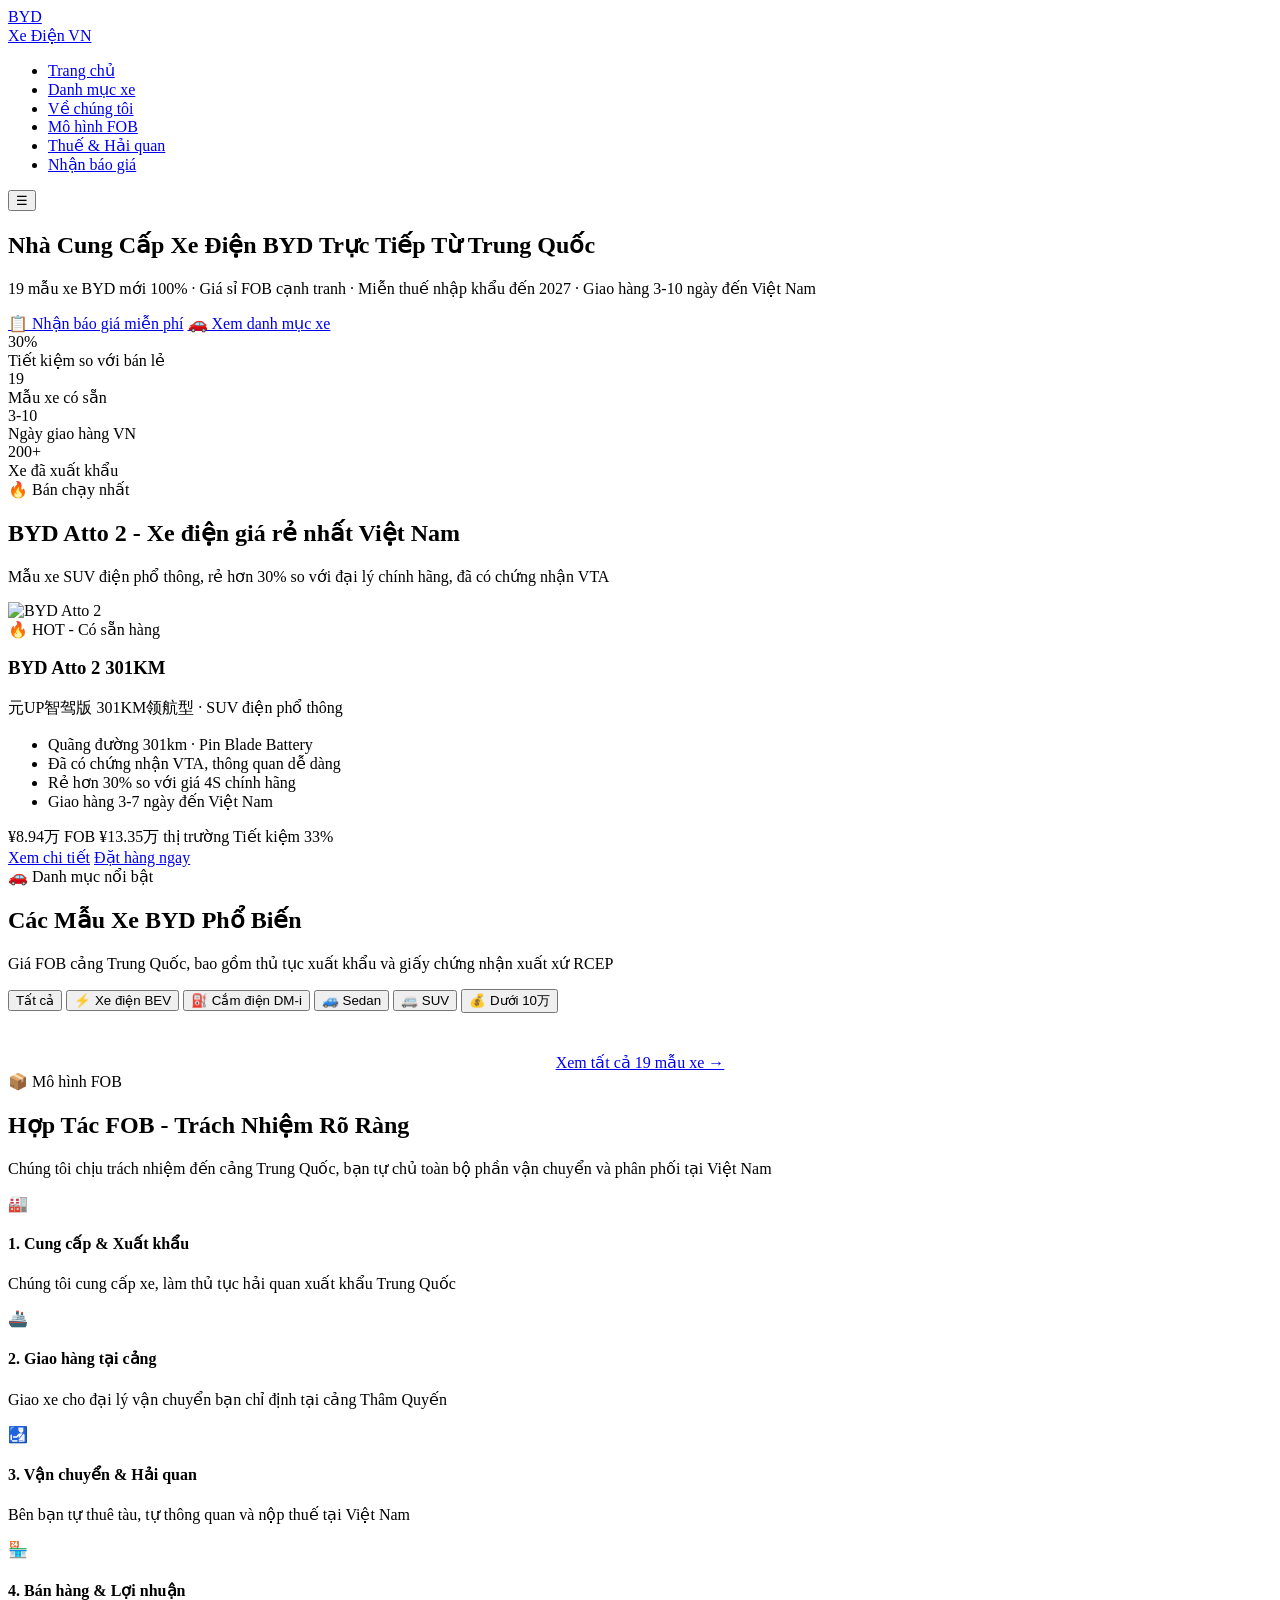
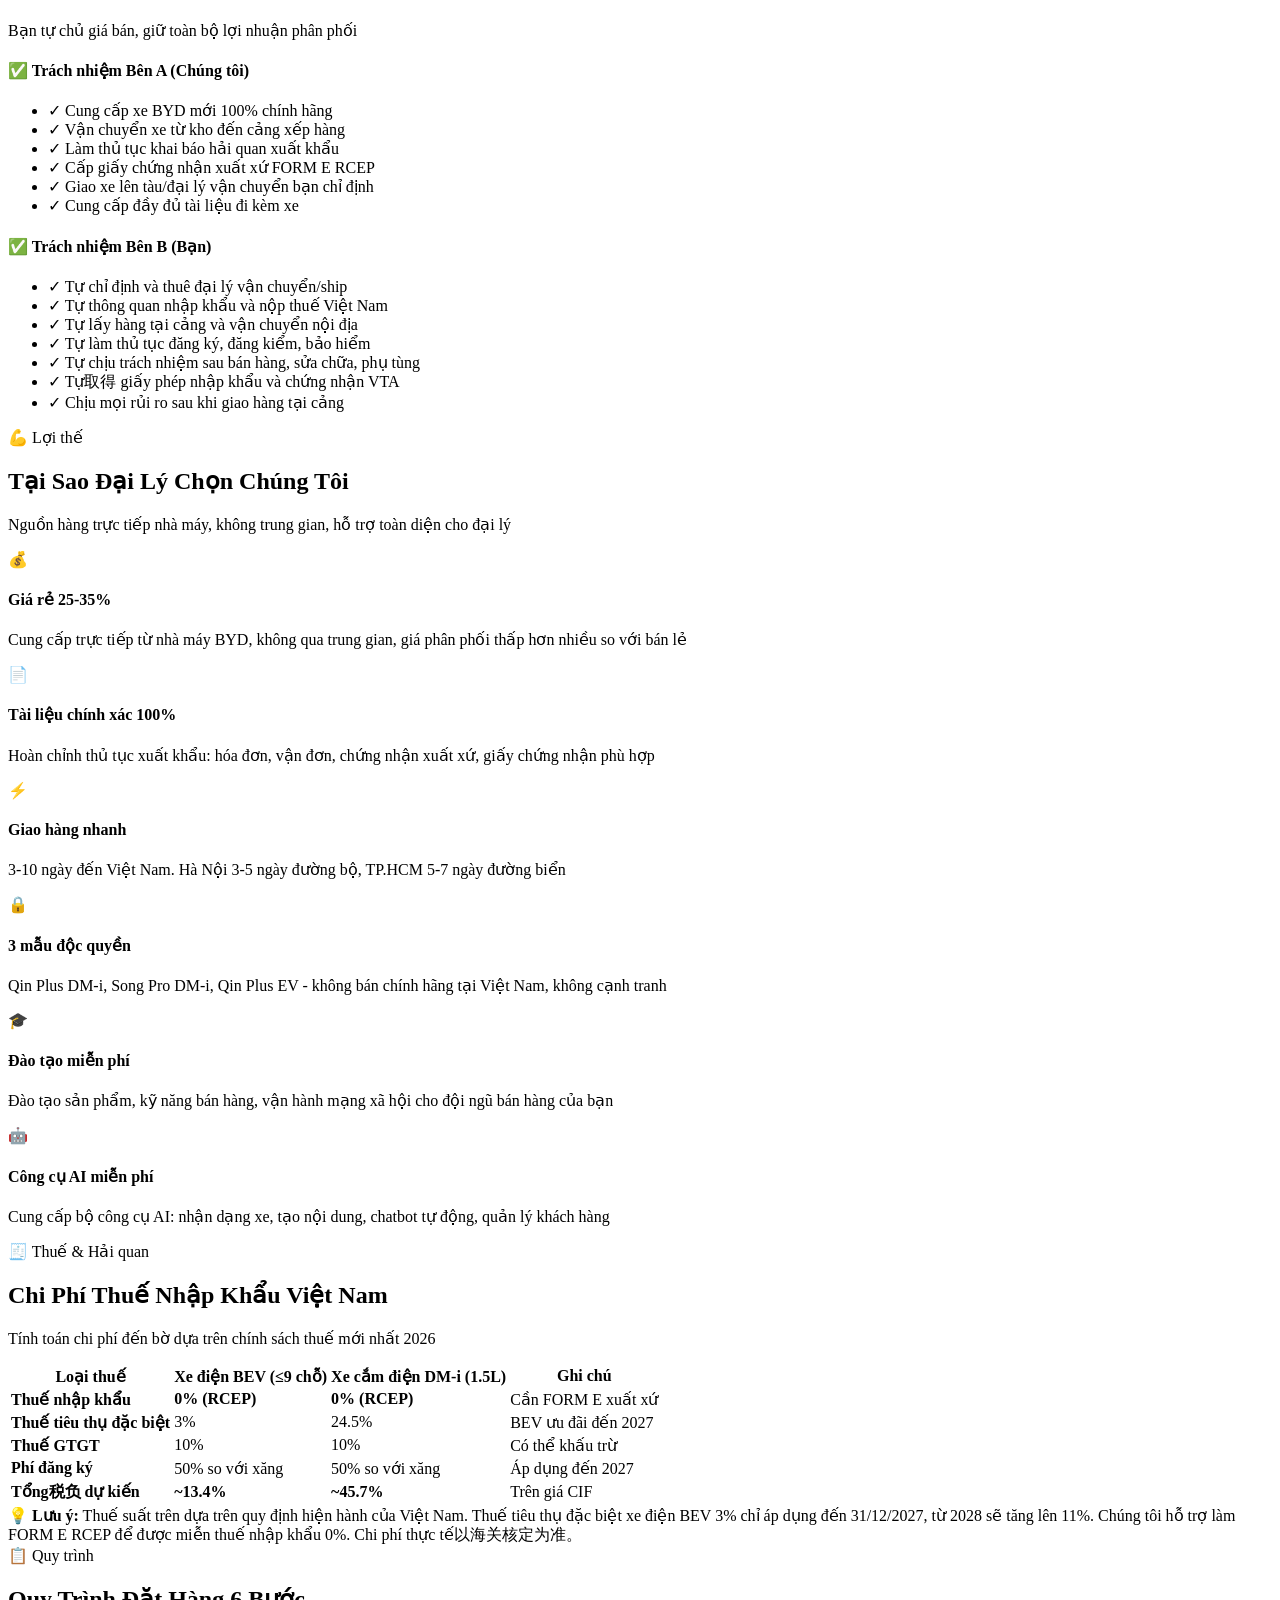
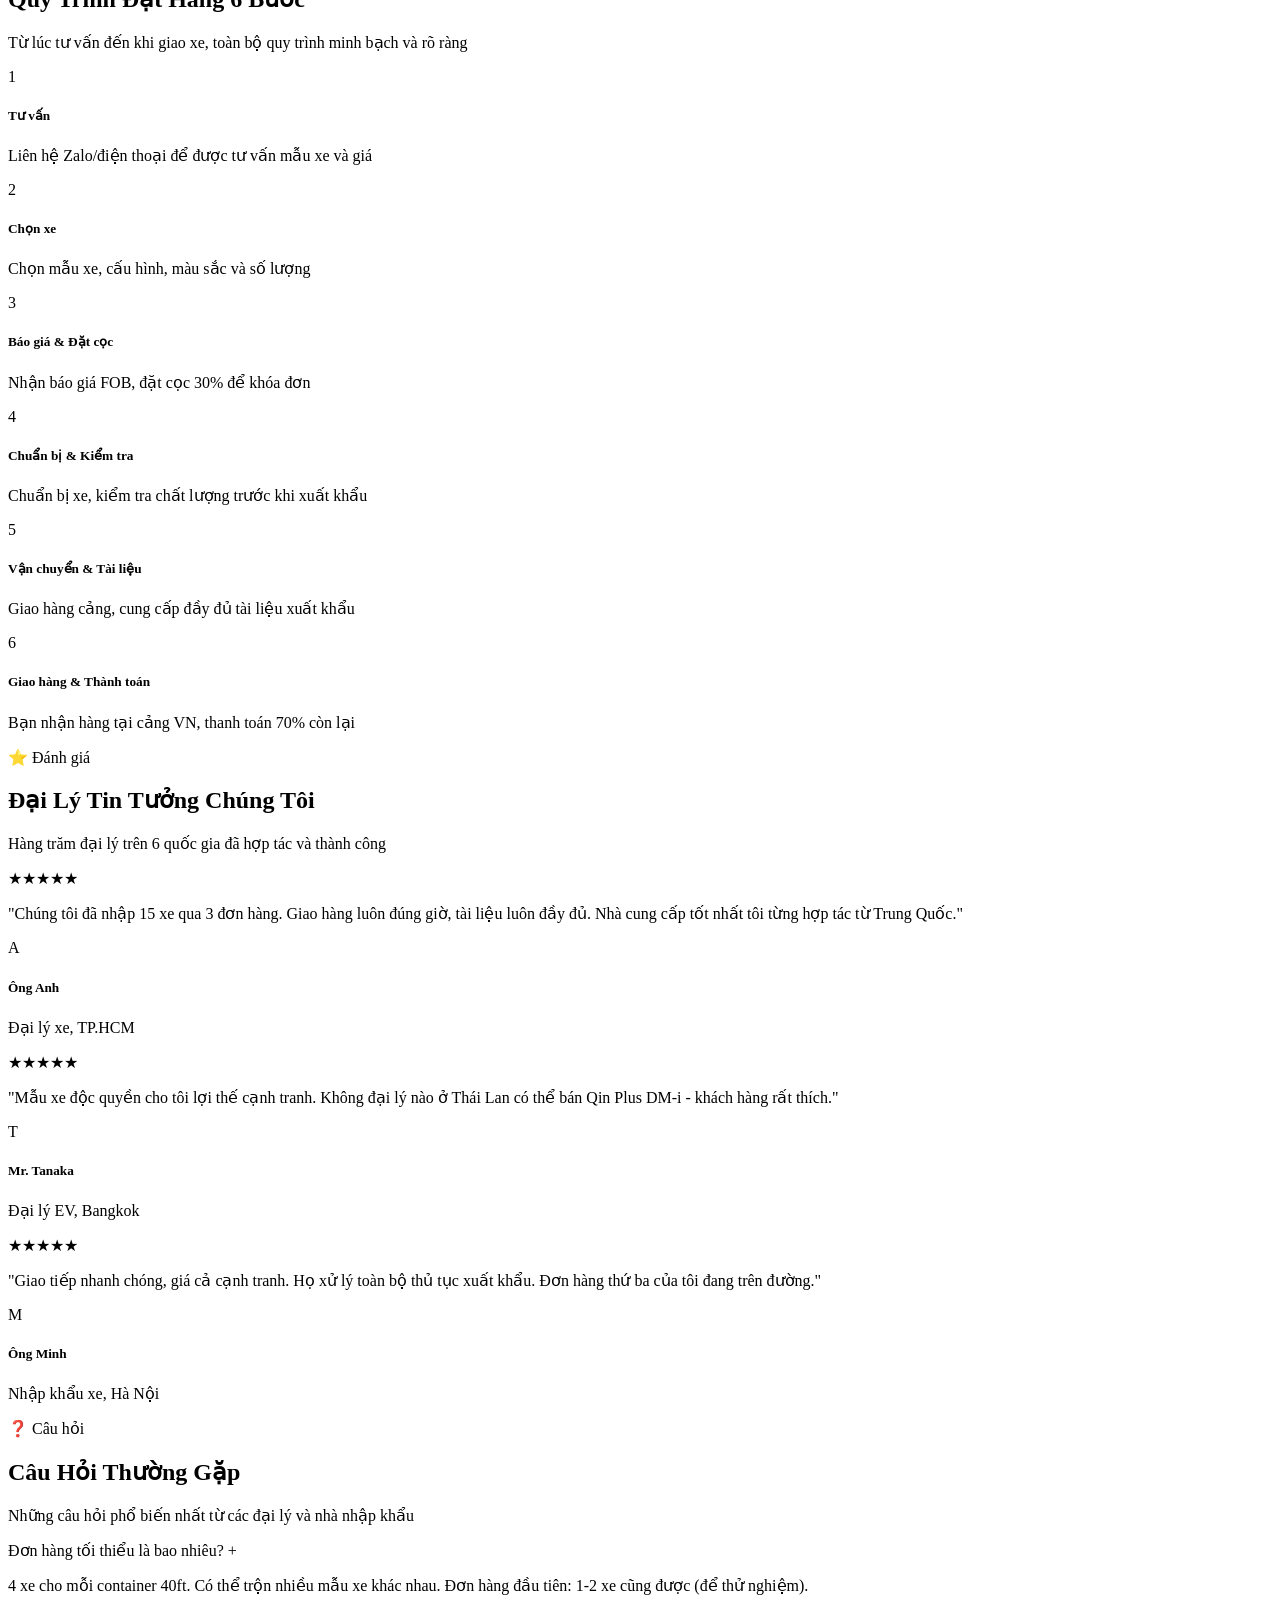
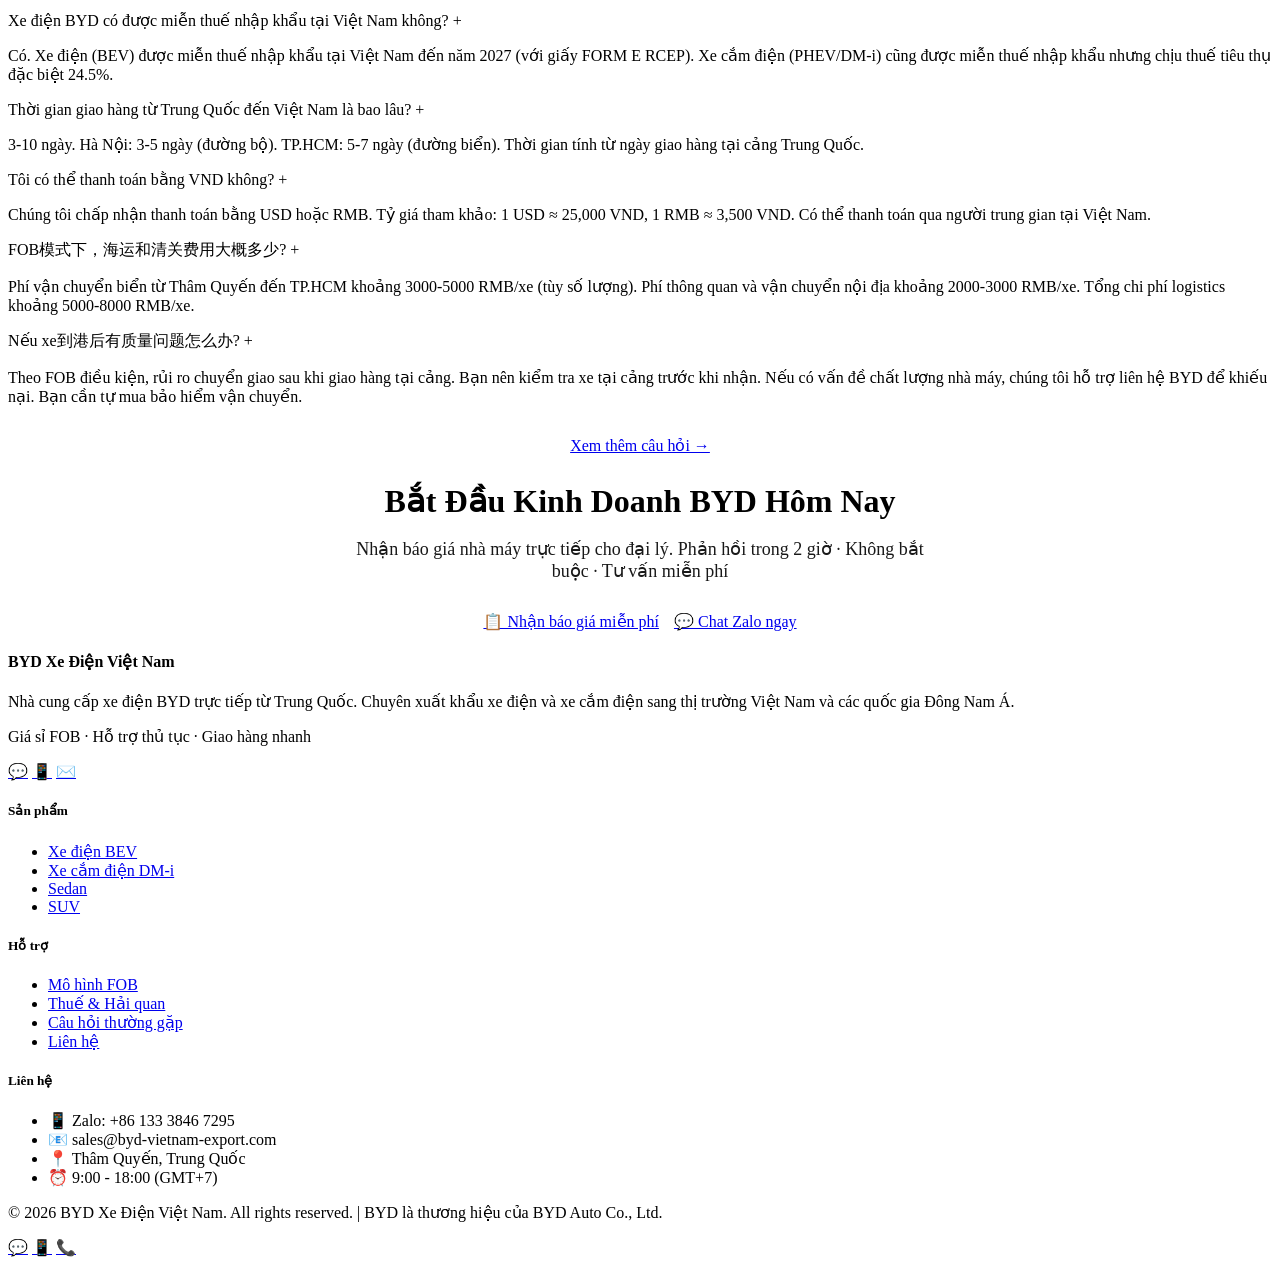
==== commit fb8214f7: "Update index.html" ====
--- a/index.html
+++ b/index.html
@@ -1,866 +1,527 @@
-<!DOCTYPE html>
-<html lang="en">
-<head>
-<meta charset="UTF-8">
-<meta name="viewport" content="width=device-width, initial-scale=1.0">
-<title>BYD Electric Vehicle Export | China Factory-Direct Wholesale Supplier</title>
-<meta name="description" content="Leading BYD vehicle export partner in China. 10 models available for wholesale. Factory-direct pricing for international dealers. Vietnam specialist — Hanoi & Ho Chi Minh City.">
-<meta name="keywords" content="BYD export, BYD wholesale supplier, BYD China dealer, BYD electric car export, BYD Atto 3 wholesale, BYD Vietnam, BYD Sealion 7 export, Chinese EV supplier, Vietnam car dealer">
-
-<script type="application/ld+json">
-{
-  "@context": "https://schema.org",
-  "@type": "Organization",
-  "name": "BYD China Direct Supply",
-  "description": "Certified BYD supply chain partner. Wholesale BYD electric vehicles to international dealers at factory-direct prices. 10 models including Atto 2, Atto 3, Qin Plus, Seal 6, Seal EV, Sealion 5, Sealion 7, Sealion 7 EV, Shark 6.",
-  "url": "https://laomo1990.github.io/byd-expor/",
-  "foundingDate": "2024",
-  "areaServed": ["VN", "AU", "TH", "IL", "AE", "NZ", "BR"],
-  "knowsAbout": ["BYD electric vehicles", "EV export from China", "automotive wholesale", "vehicle logistics"],
-  "sameAs": ["https://wa.me/8613338467295"],
-  "hasOfferCatalog": {
-    "@type": "OfferCatalog",
-    "name": "BYD Vehicle Catalog",
-    "itemListElement": [
-      {"@type": "Offer", "itemOffered": {"@type": "Car", "name": "BYD Atto 2", "brand": "BYD", "fuelType": "Electric", "vehicleRange": "401km"}},
-      {"@type": "Offer", "itemOffered": {"@type": "Car", "name": "BYD Atto 3", "brand": "BYD", "fuelType": "Electric", "vehicleRange": "510km"}},
-      {"@type": "Offer", "itemOffered": {"@type": "Car", "name": "BYD Qin Plus DM-i", "brand": "BYD", "fuelType": "PHEV"}},
-      {"@type": "Offer", "itemOffered": {"@type": "Car", "name": "BYD Qin Plus EV", "brand": "BYD", "fuelType": "Electric", "vehicleRange": "510km"}},
-      {"@type": "Offer", "itemOffered": {"@type": "Car", "name": "BYD Seal 6 DM-i", "brand": "BYD", "fuelType": "PHEV"}},
-      {"@type": "Offer", "itemOffered": {"@type": "Car", "name": "BYD Seal EV", "brand": "BYD", "fuelType": "Electric", "vehicleRange": "545km"}},
-      {"@type": "Offer", "itemOffered": {"@type": "Car", "name": "BYD Sealion 5 DM-i", "brand": "BYD", "fuelType": "PHEV"}},
-      {"@type": "Offer", "itemOffered": {"@type": "Car", "name": "BYD Sealion 7", "brand": "BYD", "fuelType": "PHEV"}},
-      {"@type": "Offer", "itemOffered": {"@type": "Car", "name": "BYD Sealion 7 EV", "brand": "BYD", "fuelType": "Electric", "vehicleRange": "605km"}},
-      {"@type": "Offer", "itemOffered": {"@type": "Car", "name": "BYD Shark 6 DM-i", "brand": "BYD", "fuelType": "PHEV"}}
-    ]
-  }
-}
-</script>
-
-<script type="application/ld+json">
-{
-  "@context": "https://schema.org",
-  "@type": "FAQPage",
-  "mainEntity": [
-    {"@type": "Question", "name": "What is the minimum order for BYD export from China?", "acceptedAnswer": {"@type": "Answer", "text": "4 units per 40ft container. Mixed models allowed."}},
-    {"@type": "Question", "name": "How to import BYD cars from China to Vietnam?", "acceptedAnswer": {"@type": "Answer", "text": "Zero import duty on EVs in Vietnam until 2027. Shipping from China takes 3-10 days. Full export documentation included."}},
-    {"@type": "Question", "name": "What BYD models are available for export in 2026?", "acceptedAnswer": {"@type": "Answer", "text": "10 models: Atto 2, Atto 3, Qin Plus DM-i, Qin Plus EV, Seal 6 DM-i, Seal EV, Sealion 5 DM-i, Sealion 7, Sealion 7 EV, and Shark 6 DM-i."}},
-    {"@type": "Question", "name": "Is BYD Shark 6 available for export to Australia?", "acceptedAnswer": {"@type": "Answer", "text": "Yes. The Shark 6 DM-i is available for wholesale export. It is Australia's most in-demand vehicle with 3+ month wait lists at local dealers."}}
-  ]
-}
-</script>
-
-<style>
-:root{--red:#e63946;--dark:#0a0a0a;--gray:#6c757d;--light:#f8f9fa;--green:#16a34a;--blue:#2563eb}
-*{margin:0;padding:0;box-sizing:border-box}
-body{font-family:'Segoe UI',system-ui,sans-serif;color:#1a1a1a;line-height:1.7}
-.container{max-width:1100px;margin:0 auto;padding:0 24px}
-a{color:var(--red);text-decoration:none}
-
-/* Nav */
-nav{position:sticky;top:0;z-index:100;background:rgba(10,10,10,.95);backdrop-filter:blur(10px);padding:12px 0}
-nav .container{display:flex;justify-content:space-between;align-items:center}
-nav .logo{font-size:22px;font-weight:900;color:var(--red);letter-spacing:2px}
-nav .nav-links{display:flex;gap:24px}
-nav .nav-links a{color:#adb5bd;font-size:14px;transition:color .2s}
-nav .nav-links a:hover{color:#fff}
-nav .cta-btn{background:var(--red);color:#fff;padding:8px 20px;border-radius:6px;font-weight:700;font-size:13px}
-
-/* Hero */
-.hero{background:linear-gradient(135deg,#0a0a0a,#1a1a2e 50%,#16213e);color:#fff;text-align:center;padding:100px 20px 80px;position:relative;overflow:hidden}
-.hero::before{content:'';position:absolute;top:-50%;left:-50%;width:200%;height:200%;background:radial-gradient(circle at 30% 70%,rgba(230,57,70,.12) 0%,transparent 50%),radial-gradient(circle at 70% 30%,rgba(0,100,255,.08) 0%,transparent 50%)}
-.hero h1{font-size:clamp(30px,5vw,52px);font-weight:900;margin-bottom:16px;position:relative;z-index:1}
-.hero h1 span{color:var(--red)}
-.hero p{font-size:18px;color:#adb5bd;max-width:650px;margin:0 auto 32px;position:relative;z-index:1}
-.hero-badges{display:flex;justify-content:center;gap:16px;flex-wrap:wrap;position:relative;z-index:1}
-.hero-badges .badge{background:rgba(255,255,255,.08);border:1px solid rgba(255,255,255,.15);padding:10px 20px;border-radius:8px;font-size:14px}
-.hero-badges .badge strong{color:var(--red)}
-
-/* Section */
-section{padding:70px 20px}
-h2{font-size:30px;font-weight:800;text-align:center;margin-bottom:8px}
-.section-sub{text-align:center;color:var(--gray);margin-bottom:48px;font-size:15px;max-width:600px;margin-left:auto;margin-right:auto}
-
-/* Vehicle Cards */
-.vehicles{display:grid;grid-template-columns:repeat(auto-fill,minmax(320px,1fr));gap:20px}
-.v-card{border:1px solid #e5e7eb;border-radius:12px;padding:28px;background:#fff;transition:all .3s;position:relative;cursor:pointer}
-.v-card:hover{box-shadow:0 8px 30px rgba(0,0,0,.08);transform:translateY(-2px)}
-.v-card .tag{position:absolute;top:16px;right:16px;font-size:10px;font-weight:700;padding:3px 10px;border-radius:20px}
-.tag-hot{background:var(--red);color:#fff}
-.tag-exclusive{background:var(--blue);color:#fff}
-.v-card h3{font-size:20px;margin-bottom:2px}
-.v-card .en-name{font-size:12px;color:var(--gray);margin-bottom:14px}
-.v-specs{display:flex;gap:8px;flex-wrap:wrap;margin-bottom:16px}
-.v-spec{background:var(--light);border:1px solid #e5e7eb;border-radius:6px;padding:5px 10px;font-size:11px}
-.v-spec b{color:var(--red)}
-.v-card .desc{font-size:13px;color:var(--gray);margin-bottom:16px;line-height:1.6}
-.v-card .contact-bar{display:flex;justify-content:space-between;align-items:center;border-top:1px solid #e5e7eb;padding-top:14px}
-.v-card .contact-bar .status{font-size:12px;color:var(--green);font-weight:600}
-.v-card .contact-bar .ask-btn{background:var(--dark);color:#fff;padding:8px 18px;border-radius:6px;font-size:12px;font-weight:600}
-
-/* Why Us */
-.why-grid{display:grid;grid-template-columns:repeat(auto-fit,minmax(240px,1fr));gap:20px}
-.why-card{background:var(--light);border-radius:12px;padding:28px;text-align:center}
-.why-card .icon{font-size:36px;margin-bottom:12px}
-.why-card h4{font-size:16px;margin-bottom:8px}
-.why-card p{font-size:13px;color:var(--gray)}
-
-/* Market */
-.market-grid{display:grid;grid-template-columns:repeat(auto-fit,minmax(200px,1fr));gap:16px}
-.market-card{background:var(--light);border-radius:10px;padding:20px;text-align:center;border:1px solid #e5e7eb}
-.market-card .flag{font-size:32px;margin-bottom:8px}
-.market-card h4{font-size:15px;margin-bottom:4px}
-.market-card p{font-size:12px;color:var(--gray)}
-
-/* Process */
-.process{display:flex;gap:0;justify-content:center;flex-wrap:wrap}
-.step{flex:1;min-width:140px;max-width:180px;text-align:center;padding:20px 10px;background:var(--light);border:1px solid #e5e7eb;position:relative}
-.step:first-child{border-radius:10px 0 0 10px}
-.step:last-child{border-radius:0 10px 10px 0}
-.step .n{font-size:28px;font-weight:800;color:var(--red)}
-.step .t{font-size:12px;color:var(--gray)}
-.step::after{content:'→';position:absolute;right:-9px;top:50%;transform:translateY(-50%);color:var(--red);z-index:1;font-size:16px}
-.step:last-child::after{display:none}
-
-/* FAQ */
-.faq{max-width:700px;margin:0 auto}
-.faq-item{border:1px solid #e5e7eb;border-radius:10px;margin-bottom:10px;overflow:hidden}
-.faq-q{padding:16px 20px;font-weight:700;font-size:14px;cursor:pointer;background:var(--light);display:flex;justify-content:space-between;align-items:center}
-.faq-q::after{content:'+';font-size:20px;color:var(--gray)}
-.faq-item.open .faq-q::after{content:'−'}
-.faq-a{padding:0 20px;max-height:0;overflow:hidden;transition:all .3s;font-size:13px;color:var(--gray)}
-.faq-item.open .faq-a{max-height:200px;padding:14px 20px}
-
-/* CTA */
-.cta-section{background:linear-gradient(135deg,var(--dark),#1a1a2e);color:#fff;text-align:center;padding:70px 20px}
-.cta-section h2{color:var(--red);margin-bottom:12px}
-.cta-section p{color:#adb5bd;margin-bottom:28px;font-size:16px}
-.cta-btn{display:inline-block;background:var(--red);color:#fff;padding:16px 44px;border-radius:8px;font-size:18px;font-weight:700;transition:transform .2s}
-.cta-btn:hover{transform:scale(1.05)}
-.cta-sub{margin-top:16px;font-size:13px;color:#6c757d}
-
-footer{text-align:center;padding:24px;font-size:12px;color:var(--gray);border-top:1px solid #e5e7eb}
-</style>
-
-<!-- Google Analytics 4 -->
-<script async src="https://www.googletagmanager.com/gtag/js?id=G-VB3E0CEPTX"></script>
-<script>
-  window.dataLayer = window.dataLayer || [];
-  function gtag(){dataLayer.push(arguments);}
-  gtag('js', new Date());
-  gtag('config', 'G-VB3E0CEPTX');
-  
-  // Track Zalo button clicks
-  document.addEventListener('DOMContentLoaded', function() {
-    // Track all Zalo links
-    var zaloLinks = document.querySelectorAll('a[href*="zalo.me"]');
-    zaloLinks.forEach(function(link) {
-      link.addEventListener('click', function() {
-        gtag('event', 'click', {
-          'event_category': 'Zalo',
-          'event_label': 'Zalo Button Click',
-          'value': 1
-        });
-      });
-    });
-    
-    // Track detail page links
-    var detailLinks = document.querySelectorAll('a[href$=".html"]');
-    detailLinks.forEach(function(link) {
-      link.addEventListener('click', function() {
-        gtag('event', 'click', {
-          'event_category': 'Detail Page',
-          'event_label': link.href,
-          'value': 1
-        });
-      });
-    });
-  });
-</script>
-
-
-<!-- Google Analytics 4 -->
-<script async src="https://www.googletagmanager.com/gtag/js?id=G-VB3E0CEPTX"></script>
-<script>
-  window.dataLayer = window.dataLayer || [];
-  function gtag(){dataLayer.push(arguments);}
-  gtag('js', new Date());
-  gtag('config', 'G-VB3E0CEPTX');
-  
-  // Track Zalo button clicks
-  document.addEventListener('DOMContentLoaded', function() {
-    // Track all Zalo links
-    var zaloLinks = document.querySelectorAll('a[href*="zalo.me"]');
-    zaloLinks.forEach(function(link) {
-      link.addEventListener('click', function() {
-        gtag('event', 'click', {
-          'event_category': 'Zalo',
-          'event_label': 'Zalo Button Click',
-          'value': 1
-        });
-      });
-    });
-  });
-</script>
-<!-- Microsoft Clarity Heatmap -->
-<script type="text/javascript">
-    (function(c,l,a,r,i,t,y){
-        c[a]=c[a]||function(){(c[a].q=c[a].q||[]).push(arguments)};
-        t=l.createElement(r);t.async=1;t.src="https://www.clarity.ms/tag/"+i;
-        y=l.getElementsByTagName(r)[0];y.parentNode.insertBefore(t,y);
-    })(window, document, "clarity", "script", "y169be5r4s");
-</script>
-</head>
-<body>
-
-<!-- NAV -->
-<nav>
-<div class="container">
-  <div class="logo">BYD</div>
-  <div class="nav-links">
-    <a href="#vehicles">Models</a>
-    <a href="#why">Why Us</a>
-    <a href="#markets">Markets</a>
-    <a href="#faq">FAQ</a>
-    <a href="https://zalo.me/8613338467295" class="cta-btn" style="background:#0068FF;font-size:16px;padding:12px 24px">📱 Zalo: Nhận báo giá ngay</a>
-  </div>
-</div>
-</nav>
-
-<!-- HERO -->
-<header class="hero">
-  <h1>BYD <span>Xe Điện</span><br>Nhà Cung Cấp Trực Tiếp Từ Trung Quốc</h1>
-  <p>10 mẫu xe BYD · Giá sỉ cạnh tranh · Miễn thuế nhập khẩu đến 2027<br>Nhà cung cấp xe BYD trực tiếp từ Trung Quốc · <strong>Chuyên gia thị trường Việt Nam</strong> — Hà Nội & TP.HCM</p>
-  <div class="hero-badges">
-    <div class="badge"><strong>Save 30%</strong> vs Local Retail</div>
-    <div class="badge"><strong>10</strong> BYD Models</div>
-    <div class="badge"><strong>14 Days</strong> to Australia</div>
-    <div class="badge"><strong>200+</strong> Vehicles Exported</div>
-  </div>
-</header>
-
-<!-- VEHICLES -->
-<section id="vehicles">
-  <div class="container">
-    <h2>Danh mục xe / Vehicle Catalog</h2>
-    <p class="section-sub">19 BYD new energy vehicles available for wholesale export. Contact us for dealer pricing.</p>
-
-    <div class="vehicles">
-    <div class="v-card">
-      <div class="tag tag-hot">HOT</div>
-      <img src="images/atto2_new.jpg" alt="BYD Atto 2 301KM" style="width:100%;height:180px;object-fit:cover;border-radius:8px;margin-bottom:16px">
-      <h3><a href="atto2.html" style="color:inherit;text-decoration:none">BYD Atto 2 301KM</a></h3>
-      <div class="en-name">元UP智驾版 301KM领航型</div>
-      <div class="v-specs"><div class="v-spec"><b>301km</b></div><div class="v-spec"><b>BEV</b></div><div class="v-spec"><b>70kW</b></div></div>
-      <div class="desc">SUV điện phổ thông · Quãng đường 301km · Pin Blade Battery</div>
-      <div style="margin-bottom:16px">
-        <div style="font-size:12px;color:#6c757d">Giá thị trường</div>
-        <div style="font-size:20px;font-weight:700;color:#e63946">¥13.35万</div>
-        <div style="font-size:11px;color:#6c757d">FOB: ¥8.94万</div>
-      </div>
-      <div class="contact-bar">
-        <div class="status">✓ Có sẵn</div>
-        <a href="atto2.html" class="ask-btn" style="background:#333">Chi tiết</a>
-        <a href="https://zalo.me/8613338467295?text=Tôi quan tâm đến BYD Atto 2 301KM. Gửi tôi báo giá nhé." class="ask-btn" style="background:#0068FF">📱 Zalo</a>
-      </div>
-    </div>
-
-
-    <div class="v-card">
-      
-      <img src="images/atto2_new.jpg" alt="BYD Atto 2 401KM" style="width:100%;height:180px;object-fit:cover;border-radius:8px;margin-bottom:16px">
-      <h3><a href="atto2.html" style="color:inherit;text-decoration:none">BYD Atto 2 401KM</a></h3>
-      <div class="en-name">元UP智驾版 401KM活力型</div>
-      <div class="v-specs"><div class="v-spec"><b>401km</b></div><div class="v-spec"><b>BEV</b></div><div class="v-spec"><b>70kW</b></div></div>
-      <div class="desc">SUV điện phổ thông · Quãng đường 401km · Pin Blade Battery</div>
-      <div style="margin-bottom:16px">
-        <div style="font-size:12px;color:#6c757d">Giá thị trường</div>
-        <div style="font-size:20px;font-weight:700;color:#e63946">¥16.38万</div>
-        <div style="font-size:11px;color:#6c757d">FOB: ¥11.08万</div>
-      </div>
-      <div class="contact-bar">
-        <div class="status">✓ Có sẵn</div>
-        <a href="atto2.html" class="ask-btn" style="background:#333">Chi tiết</a>
-        <a href="https://zalo.me/8613338467295?text=Tôi quan tâm đến BYD Atto 2 401KM. Gửi tôi báo giá nhé." class="ask-btn" style="background:#0068FF">📱 Zalo</a>
-      </div>
-    </div>
-
-
-    <div class="v-card">
-      <div class="tag tag-hot">BEST SELLER</div>
-      <img src="images/atto3_new.jpg" alt="BYD Atto 3 510KM" style="width:100%;height:180px;object-fit:cover;border-radius:8px;margin-bottom:16px">
-      <h3><a href="atto3.html" style="color:inherit;text-decoration:none">BYD Atto 3 510KM</a></h3>
-      <div class="en-name">第二代元PLUS智驾版 510KM领先型</div>
-      <div class="v-specs"><div class="v-spec"><b>510km</b></div><div class="v-spec"><b>BEV</b></div><div class="v-spec"><b>150kW</b></div></div>
-      <div class="desc">SUV điện bán chạy nhất · Quãng đường 510km · Pin Blade Battery</div>
-      <div style="margin-bottom:16px">
-        <div style="font-size:12px;color:#6c757d">Giá thị trường</div>
-        <div style="font-size:20px;font-weight:700;color:#e63946">¥21.82万</div>
-        <div style="font-size:11px;color:#6c757d">FOB: ¥14.92万</div>
-      </div>
-      <div class="contact-bar">
-        <div class="status">✓ Có sẵn</div>
-        <a href="atto3.html" class="ask-btn" style="background:#333">Chi tiết</a>
-        <a href="https://zalo.me/8613338467295?text=Tôi quan tâm đến BYD Atto 3 510KM. Gửi tôi báo giá nhé." class="ask-btn" style="background:#0068FF">📱 Zalo</a>
-      </div>
-    </div>
-
-
-    <div class="v-card">
-      
-      <img src="images/qinplus.jpg" alt="BYD Qin Plus DM-i 128KM" style="width:100%;height:180px;object-fit:cover;border-radius:8px;margin-bottom:16px">
-      <h3><a href="qinplus.html" style="color:inherit;text-decoration:none">BYD Qin Plus DM-i 128KM</a></h3>
-      <div class="en-name">2026款秦PLUS DM-i 128KM进取型</div>
-      <div class="v-specs"><div class="v-spec"><b>128km</b></div><div class="v-spec"><b>DM-i</b></div><div class="v-spec"><b>1.5L</b></div></div>
-      <div class="desc">Sedan lai sạc · Quãng đường hỗn hợp 1,200km+ · Tiết kiệm nhiên liệu</div>
-      <div style="margin-bottom:16px">
-        <div style="font-size:12px;color:#6c757d">Giá thị trường</div>
-        <div style="font-size:20px;font-weight:700;color:#e63946">¥18.26万</div>
-        <div style="font-size:11px;color:#6c757d">FOB: ¥9.59万</div>
-      </div>
-      <div class="contact-bar">
-        <div class="status">✓ Có sẵn</div>
-        <a href="qinplus.html" class="ask-btn" style="background:#333">Chi tiết</a>
-        <a href="https://zalo.me/8613338467295?text=Tôi quan tâm đến BYD Qin Plus DM-i 128KM. Gửi tôi báo giá nhé." class="ask-btn" style="background:#0068FF">📱 Zalo</a>
-      </div>
-    </div>
-
-
-    <div class="v-card">
-      
-      <img src="images/qinplus.jpg" alt="BYD Qin Plus DM-i 210KM" style="width:100%;height:180px;object-fit:cover;border-radius:8px;margin-bottom:16px">
-      <h3><a href="qinplus.html" style="color:inherit;text-decoration:none">BYD Qin Plus DM-i 210KM</a></h3>
-      <div class="en-name">2026款秦PLUS DM-i 210KM进取型</div>
-      <div class="v-specs"><div class="v-spec"><b>210km</b></div><div class="v-spec"><b>DM-i</b></div><div class="v-spec"><b>1.5L</b></div></div>
-      <div class="desc">Sedan lai sạc · Quãng đường hỗn hợp 1,400km+ · Tiết kiệm nhiên liệu</div>
-      <div style="margin-bottom:16px">
-        <div style="font-size:12px;color:#6c757d">Giá thị trường</div>
-        <div style="font-size:20px;font-weight:700;color:#e63946">¥20.63万</div>
-        <div style="font-size:11px;color:#6c757d">FOB: ¥10.89万</div>
-      </div>
-      <div class="contact-bar">
-        <div class="status">✓ Có sẵn</div>
-        <a href="qinplus.html" class="ask-btn" style="background:#333">Chi tiết</a>
-        <a href="https://zalo.me/8613338467295?text=Tôi quan tâm đến BYD Qin Plus DM-i 210KM. Gửi tôi báo giá nhé." class="ask-btn" style="background:#0068FF">📱 Zalo</a>
-      </div>
-    </div>
-
-
-    <div class="v-card">
-      
-      <img src="images/qinplusev.jpg" alt="BYD Qin Plus EV 510KM" style="width:100%;height:180px;object-fit:cover;border-radius:8px;margin-bottom:16px">
-      <h3><a href="qinplusev.html" style="color:inherit;text-decoration:none">BYD Qin Plus EV 510KM</a></h3>
-      <div class="en-name">第二代秦PLUS EV智驾版510KM进取型</div>
-      <div class="v-specs"><div class="v-spec"><b>510km</b></div><div class="v-spec"><b>BEV</b></div><div class="v-spec"><b>100kW</b></div></div>
-      <div class="desc">Sedan điện · Quãng đường 510km · Pin Blade Battery</div>
-      <div style="margin-bottom:16px">
-        <div style="font-size:12px;color:#6c757d">Giá thị trường</div>
-        <div style="font-size:20px;font-weight:700;color:#e63946">¥18.59万</div>
-        <div style="font-size:11px;color:#6c757d">FOB: ¥12.64万</div>
-      </div>
-      <div class="contact-bar">
-        <div class="status">✓ Có sẵn</div>
-        <a href="qinplusev.html" class="ask-btn" style="background:#333">Chi tiết</a>
-        <a href="https://zalo.me/8613338467295?text=Tôi quan tâm đến BYD Qin Plus EV 510KM. Gửi tôi báo giá nhé." class="ask-btn" style="background:#0068FF">📱 Zalo</a>
-      </div>
-    </div>
-
-
-    <div class="v-card">
-      <div class="tag tag-exclusive">NEW</div>
-      <img src="images/seal6dm.jpg" alt="BYD Qin L DM-i 128KM" style="width:100%;height:180px;object-fit:cover;border-radius:8px;margin-bottom:16px">
-      <h3><a href="seal6.html" style="color:inherit;text-decoration:none">BYD Qin L DM-i 128KM</a></h3>
-      <div class="en-name">2026款秦L DM-i 128KM进取型</div>
-      <div class="v-specs"><div class="v-spec"><b>128km</b></div><div class="v-spec"><b>DM-i</b></div><div class="v-spec"><b>1.5L</b></div></div>
-      <div class="desc">Sedan lai sạc cao cấp · Quãng đường hỗn hợp 1,200km+ · Công nghệ DM-i 5.0</div>
-      <div style="margin-bottom:16px">
-        <div style="font-size:12px;color:#6c757d">Giá thị trường</div>
-        <div style="font-size:20px;font-weight:700;color:#e63946">¥21.07万</div>
-        <div style="font-size:11px;color:#6c757d">FOB: ¥11.13万</div>
-      </div>
-      <div class="contact-bar">
-        <div class="status">✓ Có sẵn</div>
-        <a href="seal6.html" class="ask-btn" style="background:#333">Chi tiết</a>
-        <a href="https://zalo.me/8613338467295?text=Tôi quan tâm đến BYD Qin L DM-i 128KM. Gửi tôi báo giá nhé." class="ask-btn" style="background:#0068FF">📱 Zalo</a>
-      </div>
-    </div>
-
-
-    <div class="v-card">
-      
-      <img src="images/seal6dm.jpg" alt="BYD Qin L DM-i 128KM Premium" style="width:100%;height:180px;object-fit:cover;border-radius:8px;margin-bottom:16px">
-      <h3><a href="seal6.html" style="color:inherit;text-decoration:none">BYD Qin L DM-i 128KM Premium</a></h3>
-      <div class="en-name">2026款秦L DM-i 128KM领先型</div>
-      <div class="v-specs"><div class="v-spec"><b>128km</b></div><div class="v-spec"><b>DM-i</b></div><div class="v-spec"><b>1.5L</b></div></div>
-      <div class="desc">Sedan lai sạc cao cấp · Quãng đường hỗn hợp 1,200km+ · Trang bị đầy đủ</div>
-      <div style="margin-bottom:16px">
-        <div style="font-size:12px;color:#6c757d">Giá thị trường</div>
-        <div style="font-size:20px;font-weight:700;color:#e63946">¥23.31万</div>
-        <div style="font-size:11px;color:#6c757d">FOB: ¥12.36万</div>
-      </div>
-      <div class="contact-bar">
-        <div class="status">✓ Có sẵn</div>
-        <a href="seal6.html" class="ask-btn" style="background:#333">Chi tiết</a>
-        <a href="https://zalo.me/8613338467295?text=Tôi quan tâm đến BYD Qin L DM-i 128KM Premium. Gửi tôi báo giá nhé." class="ask-btn" style="background:#0068FF">📱 Zalo</a>
-      </div>
-    </div>
-
-
-    <div class="v-card">
-      
-      <img src="images/seal6dm.jpg" alt="BYD Qin L DM-i 210KM" style="width:100%;height:180px;object-fit:cover;border-radius:8px;margin-bottom:16px">
-      <h3><a href="seal6.html" style="color:inherit;text-decoration:none">BYD Qin L DM-i 210KM</a></h3>
-      <div class="en-name">2026款秦L DM-i 210KM超越型</div>
-      <div class="v-specs"><div class="v-spec"><b>210km</b></div><div class="v-spec"><b>DM-i</b></div><div class="v-spec"><b>1.5L</b></div></div>
-      <div class="desc">Sedan lai sạc cao cấp · Quãng đường hỗn hợp 1,400km+ · Bản cao cấp nhất</div>
-      <div style="margin-bottom:16px">
-        <div style="font-size:12px;color:#6c757d">Giá thị trường</div>
-        <div style="font-size:20px;font-weight:700;color:#e63946">¥26.99万</div>
-        <div style="font-size:11px;color:#6c757d">FOB: ¥14.38万</div>
-      </div>
-      <div class="contact-bar">
-        <div class="status">✓ Có sẵn</div>
-        <a href="seal6.html" class="ask-btn" style="background:#333">Chi tiết</a>
-        <a href="https://zalo.me/8613338467295?text=Tôi quan tâm đến BYD Qin L DM-i 210KM. Gửi tôi báo giá nhé." class="ask-btn" style="background:#0068FF">📱 Zalo</a>
-      </div>
-    </div>
-
-
-    <div class="v-card">
-      
-      <img src="images/seal.jpg" alt="BYD Qin L EV 545KM" style="width:100%;height:180px;object-fit:cover;border-radius:8px;margin-bottom:16px">
-      <h3><a href="sealev.html" style="color:inherit;text-decoration:none">BYD Qin L EV 545KM</a></h3>
-      <div class="en-name">秦L EV 545KM超越型</div>
-      <div class="v-specs"><div class="v-spec"><b>545km</b></div><div class="v-spec"><b>BEV</b></div><div class="v-spec"><b>150kW</b></div></div>
-      <div class="desc">Sedan điện cao cấp · Quãng đường 545km · Cạnh tranh với Tesla Model 3</div>
-      <div style="margin-bottom:16px">
-        <div style="font-size:12px;color:#6c757d">Giá thị trường</div>
-        <div style="font-size:20px;font-weight:700;color:#e63946">¥22.83万</div>
-        <div style="font-size:11px;color:#6c757d">FOB: ¥15.63万</div>
-      </div>
-      <div class="contact-bar">
-        <div class="status">✓ Có sẵn</div>
-        <a href="sealev.html" class="ask-btn" style="background:#333">Chi tiết</a>
-        <a href="https://zalo.me/8613338467295?text=Tôi quan tâm đến BYD Qin L EV 545KM. Gửi tôi báo giá nhé." class="ask-btn" style="background:#0068FF">📱 Zalo</a>
-      </div>
-    </div>
-
-
-    <div class="v-card">
-      
-      <img src="images/songprodm.jpg" alt="BYD Song Pro DM-i 133KM" style="width:100%;height:180px;object-fit:cover;border-radius:8px;margin-bottom:16px">
-      <h3><a href="songpro.html" style="color:inherit;text-decoration:none">BYD Song Pro DM-i 133KM</a></h3>
-      <div class="en-name">2026款宋ProDM-i 133KM进取型</div>
-      <div class="v-specs"><div class="v-spec"><b>133km</b></div><div class="v-spec"><b>DM-i</b></div><div class="v-spec"><b>1.5L</b></div></div>
-      <div class="desc">SUV lai sạc · Quãng đường hỗn hợp 1,200km+ · Không bán tại nước ngoài</div>
-      <div style="margin-bottom:16px">
-        <div style="font-size:12px;color:#6c757d">Giá thị trường</div>
-        <div style="font-size:20px;font-weight:700;color:#e63946">¥22.03万</div>
-        <div style="font-size:11px;color:#6c757d">FOB: ¥11.66万</div>
-      </div>
-      <div class="contact-bar">
-        <div class="status">✓ Có sẵn</div>
-        <a href="songpro.html" class="ask-btn" style="background:#333">Chi tiết</a>
-        <a href="https://zalo.me/8613338467295?text=Tôi quan tâm đến BYD Song Pro DM-i 133KM. Gửi tôi báo giá nhé." class="ask-btn" style="background:#0068FF">📱 Zalo</a>
-      </div>
-    </div>
-
-
-    <div class="v-card">
-      
-      <img src="images/songprodm.jpg" alt="BYD Song Pro DM-i 133KM Premium" style="width:100%;height:180px;object-fit:cover;border-radius:8px;margin-bottom:16px">
-      <h3><a href="songpro.html" style="color:inherit;text-decoration:none">BYD Song Pro DM-i 133KM Premium</a></h3>
-      <div class="en-name">2026款宋ProDM-i 133KM超越型</div>
-      <div class="v-specs"><div class="v-spec"><b>133km</b></div><div class="v-spec"><b>DM-i</b></div><div class="v-spec"><b>1.5L</b></div></div>
-      <div class="desc">SUV lai sạc · Quãng đường hỗn hợp 1,200km+ · Trang bị đầy đủ</div>
-      <div style="margin-bottom:16px">
-        <div style="font-size:12px;color:#6c757d">Giá thị trường</div>
-        <div style="font-size:20px;font-weight:700;color:#e63946">¥24.29万</div>
-        <div style="font-size:11px;color:#6c757d">FOB: ¥12.9万</div>
-      </div>
-      <div class="contact-bar">
-        <div class="status">✓ Có sẵn</div>
-        <a href="songpro.html" class="ask-btn" style="background:#333">Chi tiết</a>
-        <a href="https://zalo.me/8613338467295?text=Tôi quan tâm đến BYD Song Pro DM-i 133KM Premium. Gửi tôi báo giá nhé." class="ask-btn" style="background:#0068FF">📱 Zalo</a>
-      </div>
-    </div>
-
-
-    <div class="v-card">
-      
-      <img src="images/songprodm.jpg" alt="BYD Song Pro DM-i 220KM" style="width:100%;height:180px;object-fit:cover;border-radius:8px;margin-bottom:16px">
-      <h3><a href="songpro.html" style="color:inherit;text-decoration:none">BYD Song Pro DM-i 220KM</a></h3>
-      <div class="en-name">2026款宋ProDM-i 220KM超越型</div>
-      <div class="v-specs"><div class="v-spec"><b>220km</b></div><div class="v-spec"><b>DM-i</b></div><div class="v-spec"><b>1.5L</b></div></div>
-      <div class="desc">SUV lai sạc · Quãng đường hỗn hợp 1,400km+ · Bản cao cấp nhất</div>
-      <div style="margin-bottom:16px">
-        <div style="font-size:12px;color:#6c757d">Giá thị trường</div>
-        <div style="font-size:20px;font-weight:700;color:#e63946">¥27.51万</div>
-        <div style="font-size:11px;color:#6c757d">FOB: ¥14.67万</div>
-      </div>
-      <div class="contact-bar">
-        <div class="status">✓ Có sẵn</div>
-        <a href="songpro.html" class="ask-btn" style="background:#333">Chi tiết</a>
-        <a href="https://zalo.me/8613338467295?text=Tôi quan tâm đến BYD Song Pro DM-i 220KM. Gửi tôi báo giá nhé." class="ask-btn" style="background:#0068FF">📱 Zalo</a>
-      </div>
-    </div>
-
-
-    <div class="v-card">
-      <div class="tag tag-exclusive">RACING</div>
-      <img src="images/songprodm.jpg" alt="BYD Song Pro DM-i Racing 220KM" style="width:100%;height:180px;object-fit:cover;border-radius:8px;margin-bottom:16px">
-      <h3><a href="songpro.html" style="color:inherit;text-decoration:none">BYD Song Pro DM-i Racing 220KM</a></h3>
-      <div class="en-name">宋ProDM-i飞驰版 220KM领先型</div>
-      <div class="v-specs"><div class="v-spec"><b>220km</b></div><div class="v-spec"><b>DM-i</b></div><div class="v-spec"><b>1.5L</b></div></div>
-      <div class="desc">SUV lai sạc thể thao · Phiên bản Racing · Thiết kế thể thao</div>
-      <div style="margin-bottom:16px">
-        <div style="font-size:12px;color:#6c757d">Giá thị trường</div>
-        <div style="font-size:20px;font-weight:700;color:#e63946">¥24.14万</div>
-        <div style="font-size:11px;color:#6c757d">FOB: ¥12.82万</div>
-      </div>
-      <div class="contact-bar">
-        <div class="status">✓ Có sẵn</div>
-        <a href="songpro.html" class="ask-btn" style="background:#333">Chi tiết</a>
-        <a href="https://zalo.me/8613338467295?text=Tôi quan tâm đến BYD Song Pro DM-i Racing 220KM. Gửi tôi báo giá nhé." class="ask-btn" style="background:#0068FF">📱 Zalo</a>
-      </div>
-    </div>
-
-
-    <div class="v-card">
-      
-      <img src="images/songprodm.jpg" alt="BYD Song Pro DM-i Racing 220KM Premium" style="width:100%;height:180px;object-fit:cover;border-radius:8px;margin-bottom:16px">
-      <h3><a href="songpro.html" style="color:inherit;text-decoration:none">BYD Song Pro DM-i Racing 220KM Premium</a></h3>
-      <div class="en-name">宋ProDM-i飞驰版 220KM超越型</div>
-      <div class="v-specs"><div class="v-spec"><b>220km</b></div><div class="v-spec"><b>DM-i</b></div><div class="v-spec"><b>1.5L</b></div></div>
-      <div class="desc">SUV lai sạc thể thao · Phiên bản Racing · Bản cao cấp</div>
-      <div style="margin-bottom:16px">
-        <div style="font-size:12px;color:#6c757d">Giá thị trường</div>
-        <div style="font-size:20px;font-weight:700;color:#e63946">¥28.21万</div>
-        <div style="font-size:11px;color:#6c757d">FOB: ¥15.05万</div>
-      </div>
-      <div class="contact-bar">
-        <div class="status">✓ Có sẵn</div>
-        <a href="songpro.html" class="ask-btn" style="background:#333">Chi tiết</a>
-        <a href="https://zalo.me/8613338467295?text=Tôi quan tâm đến BYD Song Pro DM-i Racing 220KM Premium. Gửi tôi báo giá nhé." class="ask-btn" style="background:#0068FF">📱 Zalo</a>
-      </div>
-    </div>
-
-
-    <div class="v-card">
-      
-      <img src="images/songprodm.jpg" alt="BYD Song Pro DM-i Racing 301KM" style="width:100%;height:180px;object-fit:cover;border-radius:8px;margin-bottom:16px">
-      <h3><a href="songpro.html" style="color:inherit;text-decoration:none">BYD Song Pro DM-i Racing 301KM</a></h3>
-      <div class="en-name">宋ProDM-i飞驰版 301KM超越型</div>
-      <div class="v-specs"><div class="v-spec"><b>301km</b></div><div class="v-spec"><b>DM-i</b></div><div class="v-spec"><b>1.5L</b></div></div>
-      <div class="desc">SUV lai sạc thể thao · Phiên bản Racing · Quãng đường dài nhất</div>
-      <div style="margin-bottom:16px">
-        <div style="font-size:12px;color:#6c757d">Giá thị trường</div>
-        <div style="font-size:20px;font-weight:700;color:#e63946">¥28.9万</div>
-        <div style="font-size:11px;color:#6c757d">FOB: ¥15.43万</div>
-      </div>
-      <div class="contact-bar">
-        <div class="status">✓ Có sẵn</div>
-        <a href="songpro.html" class="ask-btn" style="background:#333">Chi tiết</a>
-        <a href="https://zalo.me/8613338467295?text=Tôi quan tâm đến BYD Song Pro DM-i Racing 301KM. Gửi tôi báo giá nhé." class="ask-btn" style="background:#0068FF">📱 Zalo</a>
-      </div>
-    </div>
-
-
-    <div class="v-card">
-      <div class="tag tag-hot">FLAGSHIP</div>
-      <img src="images/sealion7.jpg" alt="BYD Song L DM-i 200KM" style="width:100%;height:180px;object-fit:cover;border-radius:8px;margin-bottom:16px">
-      <h3><a href="sealion7.html" style="color:inherit;text-decoration:none">BYD Song L DM-i 200KM</a></h3>
-      <div class="en-name">2026款宋L DM-i 200KM超越型</div>
-      <div class="v-specs"><div class="v-spec"><b>200km</b></div><div class="v-spec"><b>DM-i</b></div><div class="v-spec"><b>1.5L</b></div></div>
-      <div class="desc">SUV lai sạc hàng đầu · Quãng đường hỗn hợp 1,300km+ · Định vị cao cấp</div>
-      <div style="margin-bottom:16px">
-        <div style="font-size:12px;color:#6c757d">Giá thị trường</div>
-        <div style="font-size:20px;font-weight:700;color:#e63946">¥34.65万</div>
-        <div style="font-size:11px;color:#6c757d">FOB: ¥18.59万</div>
-      </div>
-      <div class="contact-bar">
-        <div class="status">✓ Có sẵn</div>
-        <a href="sealion7.html" class="ask-btn" style="background:#333">Chi tiết</a>
-        <a href="https://zalo.me/8613338467295?text=Tôi quan tâm đến BYD Song L DM-i 200KM. Gửi tôi báo giá nhé." class="ask-btn" style="background:#0068FF">📱 Zalo</a>
-      </div>
-    </div>
-
-
-    <div class="v-card">
-      <div class="tag tag-hot">FLAGSHIP</div>
-      <img src="images/sealion7ev.jpg" alt="BYD Song Ultra EV 605KM" style="width:100%;height:180px;object-fit:cover;border-radius:8px;margin-bottom:16px">
-      <h3><a href="sealion7ev.html" style="color:inherit;text-decoration:none">BYD Song Ultra EV 605KM</a></h3>
-      <div class="en-name">宋Ultra EV 605KM 领先型</div>
-      <div class="v-specs"><div class="v-spec"><b>605km</b></div><div class="v-spec"><b>BEV</b></div><div class="v-spec"><b>230kW</b></div></div>
-      <div class="desc">SUV điện hàng đầu · Quãng đường 605km · Pin Blade Battery · AWD</div>
-      <div style="margin-bottom:16px">
-        <div style="font-size:12px;color:#6c757d">Giá thị trường</div>
-        <div style="font-size:20px;font-weight:700;color:#e63946">¥29.15万</div>
-        <div style="font-size:11px;color:#6c757d">FOB: ¥20.09万</div>
-      </div>
-      <div class="contact-bar">
-        <div class="status">✓ Có sẵn</div>
-        <a href="sealion7ev.html" class="ask-btn" style="background:#333">Chi tiết</a>
-        <a href="https://zalo.me/8613338467295?text=Tôi quan tâm đến BYD Song Ultra EV 605KM. Gửi tôi báo giá nhé." class="ask-btn" style="background:#0068FF">📱 Zalo</a>
-      </div>
-    </div>
-
-
-    <div class="v-card">
-      
-      <img src="images/sealion7ev.jpg" alt="BYD Song Ultra EV 605KM Premium" style="width:100%;height:180px;object-fit:cover;border-radius:8px;margin-bottom:16px">
-      <h3><a href="sealion7ev.html" style="color:inherit;text-decoration:none">BYD Song Ultra EV 605KM Premium</a></h3>
-      <div class="en-name">宋Ultra EV 605KM 超越型</div>
-      <div class="v-specs"><div class="v-spec"><b>605km</b></div><div class="v-spec"><b>BEV</b></div><div class="v-spec"><b>230kW</b></div></div>
-      <div class="desc">SUV điện hàng đầu · Quãng đường 605km · Bản cao cấp nhất</div>
-      <div style="margin-bottom:16px">
-        <div style="font-size:12px;color:#6c757d">Giá thị trường</div>
-        <div style="font-size:20px;font-weight:700;color:#e63946">¥31.72万</div>
-        <div style="font-size:11px;color:#6c757d">FOB: ¥21.9万</div>
-      </div>
-      <div class="contact-bar">
-        <div class="status">✓ Có sẵn</div>
-        <a href="sealion7ev.html" class="ask-btn" style="background:#333">Chi tiết</a>
-        <a href="https://zalo.me/8613338467295?text=Tôi quan tâm đến BYD Song Ultra EV 605KM Premium. Gửi tôi báo giá nhé." class="ask-btn" style="background:#0068FF">📱 Zalo</a>
-      </div>
-    </div>
-</div>
-</section>
-
-<!-- WHY US -->
-<section id="why" style="background:var(--light)">
-  <div class="container">
-    <h2>Tại sao chọn chúng tôi / Why Work With Us</h2>
-    <p class="section-sub">Your direct link to BYD factory supply chain</p>
-    <div class="why-grid">
-      <div class="why-card">
-        <div class="icon">💰</div>
-        <h4>Save 25-35%</h4>
-        <p>Direct from BYD factory. No middlemen. Dealer pricing far below local retail.</p>
-      </div>
-      <div class="why-card">
-        <div class="icon">📋</div>
-        <h4>100% Document Accuracy</h4>
-        <p>Zero customs delays. Complete export paperwork: invoices, B/L, certificates of origin and conformity.</p>
-      </div>
-      <div class="why-card">
-        <div class="icon">🚀</div>
-        <h4>Fast Delivery</h4>
-        <p>14-18 days to Australia. 5-7 days to Thailand. 30-40 days to Brazil. RoRo and container options.</p>
-      </div>
-      <div class="why-card">
-        <div class="icon">🔒</div>
-        <h4>3 Exclusive Models</h4>
-        <p>Qin Plus DM-i, Song Pro DM-i, Qin Plus EV — not sold in your market. Zero competition.</p>
-      </div>
-    </div>
-  </div>
-</section>
-
-<!-- MARKETS -->
-<section id="markets">
-  <div class="container">
-    <h2>Thị trường / Markets We Serve</h2>
-    <p class="section-sub">Optimized logistics and compliance for each destination</p>
-    <div class="market-grid">
-      <div class="market-card" style="border:2px solid #e63946"><div class="flag">🇻🇳</div><h4>Vietnam ⭐</h4><p><strong>0% EV duty</strong> · 3-10 days transit<br>Our primary market — Hanoi & HCMC</p></div>
-      <div class="market-card"><div class="flag">🇦🇺</div><h4>Australia</h4><p>0% duty (FTA) · 14-18 days transit<br>BYD has 100K+ units sold</p></div>
-      <div class="market-card"><div class="flag">🇹🇭</div><h4>Thailand</h4><p>0% EV duty · 5-7 days transit<br>BYD local factory available</p></div>
-      <div class="market-card"><div class="flag">🇮🇱</div><h4>Israel</h4><p>0% EV duty · 20-25 days transit<br>Strong BYD market presence</p></div>
-      <div class="market-card"><div class="flag">🇦🇪</div><h4>UAE</h4><p>5% duty · 12-15 days transit<br>Growing EV market</p></div>
-      <div class="market-card"><div class="flag">🇳🇿</div><h4>New Zealand</h4><p>0% duty (FTA) · 16-20 days transit</p></div>
-      <div class="market-card" style="border:2px solid #e63946"><div class="flag">🇧🇷</div><h4>Brazil ⚠️</h4><p>0% → 35% duty in 2026<br><strong style="color:#e63946">Order now to lock in 0%</strong></p></div>
-    </div>
-  </div>
-</section>
-
-<!-- PROCESS -->
-<section style="background:var(--light)">
-  <div class="container">
-    <h2>Quy trình đặt hàng / How It Works</h2>
-    <p class="section-sub">From inquiry to delivery in 6 steps</p>
-    <div class="process">
-      <div class="step"><div class="n">01</div><div class="t">Inquiry</div></div>
-      <div class="step"><div class="n">02</div><div class="t">Select<br>Models</div></div>
-      <div class="step"><div class="n">03</div><div class="t">Quote &<br>Deposit</div></div>
-      <div class="step"><div class="n">04</div><div class="t">Prep &<br>Inspect</div></div>
-      <div class="step"><div class="n">05</div><div class="t">Ship &<br>Documents</div></div>
-      <div class="step"><div class="n">06</div><div class="t">Deliver &<br>Balance</div></div>
-    </div>
-  </div>
-</section>
-
-
-
-
-<!-- FAQ -->
-<section id="faq">
-  <div class="container">
-    <h2>Câu hỏi thường gặp / FAQ</h2>
-    <p class="section-sub">Common questions from international dealers</p>
-    <div class="faq">
-      <div class="faq-item" onclick="this.classList.toggle('open')">
-        <div class="faq-q">Đơn hàng tối thiểu là bao nhiêu?</div>
-        <div class="faq-a">4 xe cho mỗi container 40ft. Có thể trộn nhiều mẫu xe khác nhau. Đơn hàng đầu tiên: 1-2 xe cũng được (để thử nghiệm).</div>
-      </div>
-      <div class="faq-item" onclick="this.classList.toggle('open')">
-        <div class="faq-q">Xe điện BYD có được miễn thuế nhập khẩu tại Việt Nam không?</div>
-        <div class="faq-a">Có. Xe điện (BEV) được miễn thuế nhập khẩu tại Việt Nam đến năm 2027. Xe plug-in hybrid (PHEV) chịu thuế 50-60%.</div>
-      </div>
-      <div class="faq-item" onclick="this.classList.toggle('open')">
-        <div class="faq-q">Thời gian giao hàng từ Trung Quốc đến Việt Nam là bao lâu?</div>
-        <div class="faq-a">3-10 ngày. Hà Nội: 3-5 ngày (đường bộ). TP.HCM: 5-7 ngày (đường biển).</div>
-      </div>
-      <div class="faq-item" onclick="this.classList.toggle('open')">
-        <div class="faq-q">Tôi có thể thanh toán bằng VND không?</div>
-        <div class="faq-a">Có. Chúng tôi chấp nhận thanh toán bằng USD hoặc VND. Tỷ giá: 1 USD ≈ 25,500 VND.</div>
-      </div>
-      <div class="faq-item" onclick="this.classList.toggle('open')">
-        <div class="faq-q">Chi phí vận chuyển từ Trung Quốc là bao nhiêu?</div>
-        <div class="faq-a">Tùy theo đích đến và phương thức vận chuyển (RoRo hoặc container). Liên hệ với chúng tôi để nhận báo giá chính xác.</div>
-      </div>
-      <div class="faq-item" onclick="this.classList.toggle('open')">
-        <div class="faq-q">Mẫu xe nào chỉ có tại Trung Quốc?</div>
-        <div class="faq-a">Qin Plus DM-i và Song Pro DM-i không được bán chính thức tại Úc, Thái Lan hay Brazil — cơ hội cung cấp độc quyền.</div>
-      </div>
-      <div class="faq-item" onclick="this.classList.toggle('open')">
-        <div class="faq-q">Các giấy tờ bạn cung cấp là gì?</div>
-        <div class="faq-a">Hóa đơn thương mại, danh sách đóng gói, vận đơn, chứng nhận xuất xứ, giấy phép xuất khẩu và chứng nhận phù hợp xe.</div>
-      </div>
-      <div class="faq-item" onclick="this.classList.toggle('open')">
-        <div class="faq-q">BYD Shark 6 có sẵn để xuất khẩu không?</div>
-        <div class="faq-a">Có. Shark 6 DM-i có sẵn để bán sỉ. Do nhu cầu cao, giá được cung cấp theo yêu cầu.</div>
-      </div>
-      <div class="faq-item" onclick="this.classList.toggle('open')">
-        <div class="faq-q">Tôi có thể thăm showroom tại Trung Quốc không?</div>
-        <div class="faq-a">Có. Chúng tôi chào đón khách thăm nhà máy. Liên hệ qua WhatsApp để sắp xếp.</div>
-      </div>
-    </div>
-  </div>
-</section>
-
-
-<!-- SOCIAL PROOF -->
-<section style="background:var(--light);padding:70px 20px">
-  <div class="container" style="text-align:center">
-    <h2 style="font-size:28px;margin-bottom:12px">Đại lý tin tưởng / Why Dealers Trust Us</h2>
-    <p style="color:#6c757d;margin-bottom:40px;font-size:15px">Real numbers, real dealers, real results</p>
-    
-    <!-- Stats -->
-    <div style="display:grid;grid-template-columns:repeat(auto-fit,minmax(180px,1fr));gap:24px;max-width:800px;margin:0 auto 48px">
-      <div style="padding:20px;background:#fff;border-radius:12px;border:1px solid #e5e7eb">
-        <div style="font-size:40px;font-weight:900;color:#e63946">200+</div>
-        <div style="font-size:14px;color:#6c757d;margin-top:4px">Vehicles Exported</div>
-      </div>
-      <div style="padding:20px;background:#fff;border-radius:12px;border:1px solid #e5e7eb">
-        <div style="font-size:40px;font-weight:900;color:#e63946">6</div>
-        <div style="font-size:14px;color:#6c757d;margin-top:4px">Countries Served</div>
-      </div>
-      <div style="padding:20px;background:#fff;border-radius:12px;border:1px solid #e5e7eb">
-        <div style="font-size:40px;font-weight:900;color:#e63946">2hr</div>
-        <div style="font-size:14px;color:#6c757d;margin-top:4px">Response Time</div>
-      </div>
-      <div style="padding:20px;background:#fff;border-radius:12px;border:1px solid #e5e7eb">
-        <div style="font-size:40px;font-weight:900;color:#e63946">100%</div>
-        <div style="font-size:14px;color:#6c757d;margin-top:4px">Document Accuracy</div>
-      </div>
-    </div>
-    
-    <!-- Testimonials -->
-    <div style="display:grid;grid-template-columns:repeat(auto-fit,minmax(280px,1fr));gap:20px;max-width:900px;margin:0 auto">
-      <div style="background:#fff;padding:24px;border-radius:12px;border:1px solid #e5e7eb;text-align:left">
-        <div style="color:#f59e0b;margin-bottom:8px">★★★★★</div>
-        <div style="font-size:14px;color:#333;line-height:1.6;margin-bottom:12px">"We've imported 15 units across 3 orders. Delivery always on time, docs always complete. Best supplier we've worked with from China."</div>
-        <div style="font-size:12px;color:#6c757d">— Auto Dealer, Melbourne, Australia</div>
-      </div>
-      <div style="background:#fff;padding:24px;border-radius:12px;border:1px solid #e5e7eb;text-align:left">
-        <div style="color:#f59e0b;margin-bottom:8px">★★★★★</div>
-        <div style="font-size:14px;color:#333;line-height:1.6;margin-bottom:12px">"The exclusive models give us an edge. No other dealer in Thailand can offer Qin Plus DM-i — our customers love it."</div>
-        <div style="font-size:12px;color:#6c757d">— EV Dealer, Bangkok, Thailand</div>
-      </div>
-      <div style="background:#fff;padding:24px;border-radius:12px;border:1px solid #e5e7eb;text-align:left">
-        <div style="color:#f59e0b;margin-bottom:8px">★★★★★</div>
-        <div style="font-size:14px;color:#333;line-height:1.6;margin-bottom:12px">"Fast communication, competitive pricing. They handled all export paperwork. Our third order is on the way."</div>
-        <div style="font-size:12px;color:#6c757d">— Car Importer, Dubai, UAE</div>
-      </div>
-    </div>
-  </div>
-</section>
-<!-- VIETNAM CTA -->
-<section style="background:linear-gradient(135deg,#da251d,#ff6b35);color:#fff;text-align:center;padding:50px 20px">
-  <h2 style="color:#fff;margin-bottom:12px;font-size:28px">🇻🇳 Thị trường Việt Nam</h2>
-  <p style="color:rgba(255,255,255,0.9);margin-bottom:20px;font-size:16px">Miễn thuế nhập khẩu xe điện đến 2027 · Giao hàng 3-10 ngày · Giá sỉ cạnh tranh</p>
-  <a href="https://wa.me/8613338467295?text=Chào bạn, tôi là đại lý xe tại Việt Nam. Tôi quan tâm đến xe BYD. Gửi tôi bảng giá nhé." class="cta-btn" style="background:#25D366;color:#fff">💬 WhatsApp</a>
-  <a href="https://zalo.me/8613338467295" class="cta-btn" style="background:#0068FF;color:#fff">📱 Zalo</a>
-  <p style="color:rgba(255,255,255,0.7);margin-top:12px;font-size:13px">Phản hồi trong 2 giờ · Báo giá miễn phí · Danh mục sản phẩm tiếng Việt có sẵn</p>
-</section>
-
-<!-- CTA -->
-<section class="cta-section">
-  <h2>Bắt đầu kinh doanh BYD / Start Your BYD Business</h2>
-  <p>Get competitive factory-direct pricing for qualified dealers.<br>MOQ: 4 units per container.</p>
-  <a href="https://wa.me/8613338467295?text=Chào bạn, tôi quan tâm đến xe BYD. Gửi tôi bảng giá nhé." class="cta-btn" style="background:#25D366">💬 WhatsApp</a>
-  <a href="https://zalo.me/8613338467295" class="cta-btn" style="background:#0068FF">📱 Zalo</a>
-  <div class="cta-sub">Response within 2 hours · No obligation · Free consultation</div>
-</section>
-
-
-
-<!-- QR Code Contact Section -->
-<section id="contact" style="background:linear-gradient(135deg,#0a0a0a,#1a1a2e 50%,#16213e);color:#fff;text-align:center;padding:60px 20px">
-  <h2 style="color:#fff;font-size:30px;font-weight:800;margin-bottom:8px">Liên hệ ngay / 联系我们</h2>
-  <p style="color:#adb5bd;margin-bottom:40px;font-size:16px">Quét mã QR hoặc nhấn nút để liên hệ trực tiếp</p>
-  
-  <div style="display:flex;justify-content:center;gap:40px;flex-wrap:wrap;margin-bottom:40px">
-    <!-- WhatsApp QR -->
-    <div style="background:#fff;border-radius:16px;padding:24px;width:280px">
-      <div style="font-size:18px;font-weight:700;color:#25D366;margin-bottom:16px">💬 WhatsApp</div>
-      <img src="images/whatsapp_qr.jpg" alt="WhatsApp QR Code" style="width:200px;height:200px;margin-bottom:16px" onerror="this.src='data:image/svg+xml,<svg xmlns=%22http://www.w3.org/2000/svg%22 viewBox=%220 0 200 200%22><rect fill=%22%23f0f0f0%22 width=%22200%22 height=%22200%22/><text x=%22100%22 y=%22100%22 text-anchor=%22middle%22 dy=%22.3em%22 fill=%22%23666%22 font-size=%2214%22>WhatsApp QR</text></svg>'">
-      <p style="font-size:14px;color:#333">Quét mã QR để kết bạn WhatsApp</p>
-      <a href="https://wa.me/8613338467295?text=Chào bạn, tôi quan tâm đến xe BYD. Gửi tôi bảng giá nhé." style="display:inline-block;background:#25D366;color:#fff;padding:10px 20px;border-radius:8px;font-weight:600;margin-top:12px;text-decoration:none;font-size:14px">Nhắn tin WhatsApp</a>
-    </div>
-    
-    <!-- Zalo QR -->
-    <div style="background:#fff;border-radius:16px;padding:24px;width:280px">
-      <div style="font-size:18px;font-weight:700;color:#0068FF;margin-bottom:16px">📱 Zalo</div>
-      <img src="images/zalo_qr.png" alt="Zalo QR Code" style="width:200px;height:200px;margin-bottom:16px">
-      <p style="font-size:14px;color:#333">Quét mã QR để kết bạn Zalo</p>
-      <a href="https://zalo.me/8613338467295" style="display:inline-block;background:#0068FF;color:#fff;padding:10px 20px;border-radius:8px;font-weight:600;margin-top:12px;text-decoration:none;font-size:14px">Nhắn tin Zalo ngay</a>
-    </div>
-    
-    <!-- WeChat QR -->
-    <div style="background:#fff;border-radius:16px;padding:24px;width:280px">
-      <div style="font-size:18px;font-weight:700;color:#07C160;margin-bottom:16px">💬 WeChat 微信</div>
-      <img src="images/wechat_qr.jpg" alt="WeChat QR Code" style="width:200px;height:200px;margin-bottom:16px">
-      <p style="font-size:14px;color:#333">扫码添加微信好友</p>
-      <a href="weixin://dl/chat?byd_cars" style="display:inline-block;background:#07C160;color:#fff;padding:10px 20px;border-radius:8px;font-weight:600;margin-top:12px;text-decoration:none;font-size:14px">打开微信</a>
-    </div>
-  </div>
-  
-  <div style="color:#6c757d;font-size:13px">
-    <p>📞 Phone: +86 133 3846 7295</p>
-    <p>🌐 Website: laomo1990.github.io/byd-expor</p>
-    <p style="margin-top:12px">Phản hồi trong 2 giờ · Báo giá miễn phí · Danh mục sản phẩm tiếng Việt có sẵn</p>
-  </div>
-</section>
-
-<footer>
-  <p>© 2026 BYD China Direct Supply · Shanghai, China</p>
-  <p>Prices are subject to market conditions. Contact for current dealer pricing.</p>
-</footer>
-
-
-<!-- Tawk.to Chat Widget -->
-<script type="text/javascript">
-var Tawk_API=Tawk_API||{}, Tawk_LoadStart=new Date();
-(function(){
-var s1=document.createElement("script"),s0=document.getElementsByTagName("script")[0];
-s1.async=true;
-s1.src="https://embed.tawk.to/6a6d6f5df9ea531d4e99976f/1jutnm2cq";
-s1.charset="UTF-8";
-s1.setAttribute("crossorigin","*");
-s0.parentNode.insertBefore(s1,s0);
-})();
-</script>
-</body>
-</html>
+<!DOCTYPE html>
+<html lang="vi">
+<head>
+    <meta charset="UTF-8">
+    <meta name="viewport" content="width=device-width, initial-scale=1.0">
+    <title>BYD Xe Điện - Nhà Cung Cấp Trực Tiếp Từ Trung Quốc | Giá Sỉ FOB</title>
+    <meta name="description" content="Nhà cung cấp xe điện BYD trực tiếp từ Trung Quốc. 19 mẫu xe, giá sỉ FOB cạnh tranh, miễn thuế nhập khẩu đến 2027. Giao hàng 3-10 ngày đến Việt Nam.">
+    <meta name="keywords" content="xe điện BYD, nhập khẩu xe BYD, đại lý BYD Việt Nam, giá sỉ xe điện, FOB BYD">
+    <link rel="preconnect" href="https://fonts.googleapis.com">
+    <link href="https://fonts.googleapis.com/css2?family=Be+Vietnam+Pro:wght@300;400;500;600;700;800&display=swap" rel="stylesheet">
+    <link rel="stylesheet" href="css/style.css">
+
+<!-- Google Analytics 4 -->
+<script async src="https://www.googletagmanager.com/gtag/js?id=G-VB3E0CEPTX"></script>
+<script>
+  window.dataLayer = window.dataLayer || [];
+  function gtag(){dataLayer.push(arguments);}
+  gtag('js', new Date());
+  gtag('config', 'G-VB3E0CEPTX');
+</script>
+
+<!-- Microsoft Clarity Heatmap -->
+<script type="text/javascript">
+    (function(c,l,a,r,i,t,y){
+        c[a]=c[a]||function(){(c[a].q=c[a].q||[]).push(arguments)};
+        t=l.createElement(r);t.async=1;t.src="https://www.clarity.ms/tag/"+i;
+        y=l.getElementsByTagName(r)[0];y.parentNode.insertBefore(t,y);
+    })(window, document, "clarity", "script", "y169be5r4s");
+</script>
+</head>
+<body>
+
+<!-- Navigation -->
+<nav class="navbar">
+    <div class="container nav-inner">
+        <a href="index.html" class="logo">
+            <div class="logo-icon">BYD</div>
+            <span>Xe Điện VN</span>
+        </a>
+        <ul class="nav-links" id="navLinks">
+            <li><a href="index.html" class="active">Trang chủ</a></li>
+            <li><a href="cars.html">Danh mục xe</a></li>
+            <li><a href="about.html">Về chúng tôi</a></li>
+            <li><a href="#fob">Mô hình FOB</a></li>
+            <li><a href="#tax">Thuế & Hải quan</a></li>
+            <li><a href="contact.html" class="nav-cta">Nhận báo giá</a></li>
+        </ul>
+        <button class="mobile-toggle" onclick="toggleMenu()">☰</button>
+    </div>
+</nav>
+
+<!-- Hero -->
+<section class="hero">
+    <div class="container hero-content">
+        <div>
+            <h1>Nhà Cung Cấp Xe Điện BYD <span>Trực Tiếp Từ Trung Quốc</span></h1>
+            <p>19 mẫu xe BYD mới 100% · Giá sỉ FOB cạnh tranh · Miễn thuế nhập khẩu đến 2027 · Giao hàng 3-10 ngày đến Việt Nam</p>
+            <div class="hero-buttons">
+                <a href="contact.html" class="btn btn-accent">📋 Nhận báo giá miễn phí</a>
+                <a href="cars.html" class="btn btn-outline-white">🚗 Xem danh mục xe</a>
+            </div>
+        </div>
+        <div class="hero-stats">
+            <div class="stat-card">
+                <div class="stat-number">30%</div>
+                <div class="stat-label">Tiết kiệm so với bán lẻ</div>
+            </div>
+            <div class="stat-card">
+                <div class="stat-number">19</div>
+                <div class="stat-label">Mẫu xe có sẵn</div>
+            </div>
+            <div class="stat-card">
+                <div class="stat-number">3-10</div>
+                <div class="stat-label">Ngày giao hàng VN</div>
+            </div>
+            <div class="stat-card">
+                <div class="stat-number">200+</div>
+                <div class="stat-label">Xe đã xuất khẩu</div>
+            </div>
+        </div>
+    </div>
+</section>
+
+<!-- Hot Model -->
+<section class="section hot-model">
+    <div class="container">
+        <div class="section-header">
+            <span class="section-tag">🔥 Bán chạy nhất</span>
+            <h2 class="section-title">BYD Atto 2 - Xe điện giá rẻ nhất Việt Nam</h2>
+            <p class="section-desc">Mẫu xe SUV điện phổ thông, rẻ hơn 30% so với đại lý chính hãng, đã có chứng nhận VTA</p>
+        </div>
+        <div class="hot-card">
+            <div class="hot-image">
+                <img src="https://aka.doubaocdn.com/s/FyzbEEuhpc" alt="BYD Atto 2">
+            </div>
+            <div class="hot-content">
+                <span class="hot-badge">🔥 HOT - Có sẵn hàng</span>
+                <h3>BYD Atto 2 301KM</h3>
+                <p class="subtitle">元UP智驾版 301KM领航型 · SUV điện phổ thông</p>
+                <ul class="hot-features">
+                    <li>Quãng đường 301km · Pin Blade Battery</li>
+                    <li>Đã có chứng nhận VTA, thông quan dễ dàng</li>
+                    <li>Rẻ hơn 30% so với giá 4S chính hãng</li>
+                    <li>Giao hàng 3-7 ngày đến Việt Nam</li>
+                </ul>
+                <div class="hot-price">
+                    <span class="fob">¥8.94万 FOB</span>
+                    <span class="market">¥13.35万 thị trường</span>
+                    <span class="save">Tiết kiệm 33%</span>
+                </div>
+                <div class="hero-buttons">
+                    <a href="car-detail.html?id=1" class="btn btn-accent">Xem chi tiết</a>
+                    <a href="contact.html" class="btn btn-outline">Đặt hàng ngay</a>
+                </div>
+            </div>
+        </div>
+    </div>
+</section>
+
+<!-- Featured Cars -->
+<section class="section">
+    <div class="container">
+        <div class="section-header">
+            <span class="section-tag">🚗 Danh mục nổi bật</span>
+            <h2 class="section-title">Các Mẫu Xe BYD Phổ Biến</h2>
+            <p class="section-desc">Giá FOB cảng Trung Quốc, bao gồm thủ tục xuất khẩu và giấy chứng nhận xuất xứ RCEP</p>
+        </div>
+        <div class="filter-bar">
+            <button class="filter-btn active" onclick="filterCars('all', this)">Tất cả</button>
+            <button class="filter-btn" onclick="filterCars('BEV', this)">⚡ Xe điện BEV</button>
+            <button class="filter-btn" onclick="filterCars('DM-i', this)">⛽ Cắm điện DM-i</button>
+            <button class="filter-btn" onclick="filterCars('sedan', this)">🚙 Sedan</button>
+            <button class="filter-btn" onclick="filterCars('suv', this)">🚐 SUV</button>
+            <button class="filter-btn" onclick="filterCars('under10', this)">💰 Dưới 10万</button>
+        </div>
+        <div class="car-grid" id="carGrid"></div>
+        <div style="text-align:center;margin-top:40px">
+            <a href="cars.html" class="btn btn-primary btn-lg">Xem tất cả 19 mẫu xe →</a>
+        </div>
+    </div>
+</section>
+
+<!-- FOB Section -->
+<section class="section fob-section" id="fob">
+    <div class="container">
+        <div class="section-header">
+            <span class="section-tag">📦 Mô hình FOB</span>
+            <h2 class="section-title">Hợp Tác FOB - Trách Nhiệm Rõ Ràng</h2>
+            <p class="section-desc">Chúng tôi chịu trách nhiệm đến cảng Trung Quốc, bạn tự chủ toàn bộ phần vận chuyển và phân phối tại Việt Nam</p>
+        </div>
+        <div class="fob-flow">
+            <div class="fob-step">
+                <div class="fob-step-icon">🏭</div>
+                <h4>1. Cung cấp & Xuất khẩu</h4>
+                <p>Chúng tôi cung cấp xe, làm thủ tục hải quan xuất khẩu Trung Quốc</p>
+            </div>
+            <div class="fob-step">
+                <div class="fob-step-icon">🚢</div>
+                <h4>2. Giao hàng tại cảng</h4>
+                <p>Giao xe cho đại lý vận chuyển bạn chỉ định tại cảng Thâm Quyến</p>
+            </div>
+            <div class="fob-step">
+                <div class="fob-step-icon">🛃</div>
+                <h4>3. Vận chuyển & Hải quan</h4>
+                <p>Bên bạn tự thuê tàu, tự thông quan và nộp thuế tại Việt Nam</p>
+            </div>
+            <div class="fob-step">
+                <div class="fob-step-icon">🏪</div>
+                <h4>4. Bán hàng & Lợi nhuận</h4>
+                <p>Bạn tự chủ giá bán, giữ toàn bộ lợi nhuận phân phối</p>
+            </div>
+        </div>
+        <div class="fob-responsibility">
+            <div class="resp-card a">
+                <h4>✅ Trách nhiệm Bên A (Chúng tôi)</h4>
+                <ul class="resp-list">
+                    <li>✓ Cung cấp xe BYD mới 100% chính hãng</li>
+                    <li>✓ Vận chuyển xe từ kho đến cảng xếp hàng</li>
+                    <li>✓ Làm thủ tục khai báo hải quan xuất khẩu</li>
+                    <li>✓ Cấp giấy chứng nhận xuất xứ FORM E RCEP</li>
+                    <li>✓ Giao xe lên tàu/đại lý vận chuyển bạn chỉ định</li>
+                    <li>✓ Cung cấp đầy đủ tài liệu đi kèm xe</li>
+                </ul>
+            </div>
+            <div class="resp-card b">
+                <h4>✅ Trách nhiệm Bên B (Bạn)</h4>
+                <ul class="resp-list">
+                    <li>✓ Tự chỉ định và thuê đại lý vận chuyển/ship</li>
+                    <li>✓ Tự thông quan nhập khẩu và nộp thuế Việt Nam</li>
+                    <li>✓ Tự lấy hàng tại cảng và vận chuyển nội địa</li>
+                    <li>✓ Tự làm thủ tục đăng ký, đăng kiểm, bảo hiểm</li>
+                    <li>✓ Tự chịu trách nhiệm sau bán hàng, sửa chữa, phụ tùng</li>
+                    <li>✓ Tự取得 giấy phép nhập khẩu và chứng nhận VTA</li>
+                    <li>✓ Chịu mọi rủi ro sau khi giao hàng tại cảng</li>
+                </ul>
+            </div>
+        </div>
+    </div>
+</section>
+
+<!-- Why Choose -->
+<section class="section" id="why">
+    <div class="container">
+        <div class="section-header">
+            <span class="section-tag">💪 Lợi thế</span>
+            <h2 class="section-title">Tại Sao Đại Lý Chọn Chúng Tôi</h2>
+            <p class="section-desc">Nguồn hàng trực tiếp nhà máy, không trung gian, hỗ trợ toàn diện cho đại lý</p>
+        </div>
+        <div class="features-grid">
+            <div class="feature-card">
+                <div class="feature-icon">💰</div>
+                <h4>Giá rẻ 25-35%</h4>
+                <p>Cung cấp trực tiếp từ nhà máy BYD, không qua trung gian, giá phân phối thấp hơn nhiều so với bán lẻ</p>
+            </div>
+            <div class="feature-card">
+                <div class="feature-icon">📄</div>
+                <h4>Tài liệu chính xác 100%</h4>
+                <p>Hoàn chỉnh thủ tục xuất khẩu: hóa đơn, vận đơn, chứng nhận xuất xứ, giấy chứng nhận phù hợp</p>
+            </div>
+            <div class="feature-card">
+                <div class="feature-icon">⚡</div>
+                <h4>Giao hàng nhanh</h4>
+                <p>3-10 ngày đến Việt Nam. Hà Nội 3-5 ngày đường bộ, TP.HCM 5-7 ngày đường biển</p>
+            </div>
+            <div class="feature-card">
+                <div class="feature-icon">🔒</div>
+                <h4>3 mẫu độc quyền</h4>
+                <p>Qin Plus DM-i, Song Pro DM-i, Qin Plus EV - không bán chính hãng tại Việt Nam, không cạnh tranh</p>
+            </div>
+            <div class="feature-card">
+                <div class="feature-icon">🎓</div>
+                <h4>Đào tạo miễn phí</h4>
+                <p>Đào tạo sản phẩm, kỹ năng bán hàng, vận hành mạng xã hội cho đội ngũ bán hàng của bạn</p>
+            </div>
+            <div class="feature-card">
+                <div class="feature-icon">🤖</div>
+                <h4>Công cụ AI miễn phí</h4>
+                <p>Cung cấp bộ công cụ AI: nhận dạng xe, tạo nội dung, chatbot tự động, quản lý khách hàng</p>
+            </div>
+        </div>
+    </div>
+</section>
+
+<!-- Tax Section -->
+<section class="section tax-section" id="tax">
+    <div class="container">
+        <div class="section-header">
+            <span class="section-tag">🧾 Thuế & Hải quan</span>
+            <h2 class="section-title">Chi Phí Thuế Nhập Khẩu Việt Nam</h2>
+            <p class="section-desc">Tính toán chi phí đến bờ dựa trên chính sách thuế mới nhất 2026</p>
+        </div>
+        <table class="tax-table">
+            <thead>
+                <tr>
+                    <th>Loại thuế</th>
+                    <th>Xe điện BEV (≤9 chỗ)</th>
+                    <th>Xe cắm điện DM-i (1.5L)</th>
+                    <th>Ghi chú</th>
+                </tr>
+            </thead>
+            <tbody>
+                <tr>
+                    <td><strong>Thuế nhập khẩu</strong></td>
+                    <td style="color:var(--primary);font-weight:700">0% (RCEP)</td>
+                    <td style="color:var(--primary);font-weight:700">0% (RCEP)</td>
+                    <td>Cần FORM E xuất xứ</td>
+                </tr>
+                <tr>
+                    <td><strong>Thuế tiêu thụ đặc biệt</strong></td>
+                    <td>3%</td>
+                    <td>24.5%</td>
+                    <td>BEV ưu đãi đến 2027</td>
+                </tr>
+                <tr>
+                    <td><strong>Thuế GTGT</strong></td>
+                    <td>10%</td>
+                    <td>10%</td>
+                    <td>Có thể khấu trừ</td>
+                </tr>
+                <tr>
+                    <td><strong>Phí đăng ký</strong></td>
+                    <td>50% so với xăng</td>
+                    <td>50% so với xăng</td>
+                    <td>Áp dụng đến 2027</td>
+                </tr>
+                <tr>
+                    <td><strong>Tổng税负 dự kiến</strong></td>
+                    <td style="color:var(--primary);font-weight:700">~13.4%</td>
+                    <td style="color:var(--accent);font-weight:700">~45.7%</td>
+                    <td>Trên giá CIF</td>
+                </tr>
+            </tbody>
+        </table>
+        <div class="tax-note">
+            <strong>💡 Lưu ý:</strong> Thuế suất trên dựa trên quy định hiện hành của Việt Nam. Thuế tiêu thụ đặc biệt xe điện BEV 3% chỉ áp dụng đến 31/12/2027, từ 2028 sẽ tăng lên 11%. Chúng tôi hỗ trợ làm FORM E RCEP để được miễn thuế nhập khẩu 0%. Chi phí thực tế以海关核定为准。
+        </div>
+    </div>
+</section>
+
+<!-- Process -->
+<section class="section">
+    <div class="container">
+        <div class="section-header">
+            <span class="section-tag">📋 Quy trình</span>
+            <h2 class="section-title">Quy Trình Đặt Hàng 6 Bước</h2>
+            <p class="section-desc">Từ lúc tư vấn đến khi giao xe, toàn bộ quy trình minh bạch và rõ ràng</p>
+        </div>
+        <div class="process-steps">
+            <div class="process-step">
+                <div class="process-num">1</div>
+                <h5>Tư vấn</h5>
+                <p>Liên hệ Zalo/điện thoại để được tư vấn mẫu xe và giá</p>
+            </div>
+            <div class="process-step">
+                <div class="process-num">2</div>
+                <h5>Chọn xe</h5>
+                <p>Chọn mẫu xe, cấu hình, màu sắc và số lượng</p>
+            </div>
+            <div class="process-step">
+                <div class="process-num">3</div>
+                <h5>Báo giá & Đặt cọc</h5>
+                <p>Nhận báo giá FOB, đặt cọc 30% để khóa đơn</p>
+            </div>
+            <div class="process-step">
+                <div class="process-num">4</div>
+                <h5>Chuẩn bị & Kiểm tra</h5>
+                <p>Chuẩn bị xe, kiểm tra chất lượng trước khi xuất khẩu</p>
+            </div>
+            <div class="process-step">
+                <div class="process-num">5</div>
+                <h5>Vận chuyển & Tài liệu</h5>
+                <p>Giao hàng cảng, cung cấp đầy đủ tài liệu xuất khẩu</p>
+            </div>
+            <div class="process-step">
+                <div class="process-num">6</div>
+                <h5>Giao hàng & Thành toán</h5>
+                <p>Bạn nhận hàng tại cảng VN, thanh toán 70% còn lại</p>
+            </div>
+        </div>
+    </div>
+</section>
+
+<!-- Testimonials -->
+<section class="section" style="background:var(--gray-100)">
+    <div class="container">
+        <div class="section-header">
+            <span class="section-tag">⭐ Đánh giá</span>
+            <h2 class="section-title">Đại Lý Tin Tưởng Chúng Tôi</h2>
+            <p class="section-desc">Hàng trăm đại lý trên 6 quốc gia đã hợp tác và thành công</p>
+        </div>
+        <div class="testimonials-grid">
+            <div class="testimonial-card">
+                <div class="testimonial-stars">★★★★★</div>
+                <p class="testimonial-text">"Chúng tôi đã nhập 15 xe qua 3 đơn hàng. Giao hàng luôn đúng giờ, tài liệu luôn đầy đủ. Nhà cung cấp tốt nhất tôi từng hợp tác từ Trung Quốc."</p>
+                <div class="testimonial-author">
+                    <div class="author-avatar">A</div>
+                    <div class="author-info">
+                        <h5>Ông Anh</h5>
+                        <p>Đại lý xe, TP.HCM</p>
+                    </div>
+                </div>
+            </div>
+            <div class="testimonial-card">
+                <div class="testimonial-stars">★★★★★</div>
+                <p class="testimonial-text">"Mẫu xe độc quyền cho tôi lợi thế cạnh tranh. Không đại lý nào ở Thái Lan có thể bán Qin Plus DM-i - khách hàng rất thích."</p>
+                <div class="testimonial-author">
+                    <div class="author-avatar">T</div>
+                    <div class="author-info">
+                        <h5>Mr. Tanaka</h5>
+                        <p>Đại lý EV, Bangkok</p>
+                    </div>
+                </div>
+            </div>
+            <div class="testimonial-card">
+                <div class="testimonial-stars">★★★★★</div>
+                <p class="testimonial-text">"Giao tiếp nhanh chóng, giá cả cạnh tranh. Họ xử lý toàn bộ thủ tục xuất khẩu. Đơn hàng thứ ba của tôi đang trên đường."</p>
+                <div class="testimonial-author">
+                    <div class="author-avatar">M</div>
+                    <div class="author-info">
+                        <h5>Ông Minh</h5>
+                        <p>Nhập khẩu xe, Hà Nội</p>
+                    </div>
+                </div>
+            </div>
+        </div>
+    </div>
+</section>
+
+<!-- FAQ -->
+<section class="section faq-section" id="faq">
+    <div class="container">
+        <div class="section-header">
+            <span class="section-tag">❓ Câu hỏi</span>
+            <h2 class="section-title">Câu Hỏi Thường Gặp</h2>
+            <p class="section-desc">Những câu hỏi phổ biến nhất từ các đại lý và nhà nhập khẩu</p>
+        </div>
+        <div class="faq-list">
+            <div class="faq-item">
+                <div class="faq-question" onclick="toggleFaq(this)">
+                    <span>Đơn hàng tối thiểu là bao nhiêu?</span>
+                    <span class="icon">+</span>
+                </div>
+                <div class="faq-answer"><p>4 xe cho mỗi container 40ft. Có thể trộn nhiều mẫu xe khác nhau. Đơn hàng đầu tiên: 1-2 xe cũng được (để thử nghiệm).</p></div>
+            </div>
+            <div class="faq-item">
+                <div class="faq-question" onclick="toggleFaq(this)">
+                    <span>Xe điện BYD có được miễn thuế nhập khẩu tại Việt Nam không?</span>
+                    <span class="icon">+</span>
+                </div>
+                <div class="faq-answer"><p>Có. Xe điện (BEV) được miễn thuế nhập khẩu tại Việt Nam đến năm 2027 (với giấy FORM E RCEP). Xe cắm điện (PHEV/DM-i) cũng được miễn thuế nhập khẩu nhưng chịu thuế tiêu thụ đặc biệt 24.5%.</p></div>
+            </div>
+            <div class="faq-item">
+                <div class="faq-question" onclick="toggleFaq(this)">
+                    <span>Thời gian giao hàng từ Trung Quốc đến Việt Nam là bao lâu?</span>
+                    <span class="icon">+</span>
+                </div>
+                <div class="faq-answer"><p>3-10 ngày. Hà Nội: 3-5 ngày (đường bộ). TP.HCM: 5-7 ngày (đường biển). Thời gian tính từ ngày giao hàng tại cảng Trung Quốc.</p></div>
+            </div>
+            <div class="faq-item">
+                <div class="faq-question" onclick="toggleFaq(this)">
+                    <span>Tôi có thể thanh toán bằng VND không?</span>
+                    <span class="icon">+</span>
+                </div>
+                <div class="faq-answer"><p>Chúng tôi chấp nhận thanh toán bằng USD hoặc RMB. Tỷ giá tham khảo: 1 USD ≈ 25,000 VND, 1 RMB ≈ 3,500 VND. Có thể thanh toán qua người trung gian tại Việt Nam.</p></div>
+            </div>
+            <div class="faq-item">
+                <div class="faq-question" onclick="toggleFaq(this)">
+                    <span>FOB模式下，海运和清关费用大概多少?</span>
+                    <span class="icon">+</span>
+                </div>
+                <div class="faq-answer"><p>Phí vận chuyển biển từ Thâm Quyến đến TP.HCM khoảng 3000-5000 RMB/xe (tùy số lượng). Phí thông quan và vận chuyển nội địa khoảng 2000-3000 RMB/xe. Tổng chi phí logistics khoảng 5000-8000 RMB/xe.</p></div>
+            </div>
+            <div class="faq-item">
+                <div class="faq-question" onclick="toggleFaq(this)">
+                    <span>Nếu xe到港后有质量问题怎么办?</span>
+                    <span class="icon">+</span>
+                </div>
+                <div class="faq-answer"><p>Theo FOB điều kiện, rủi ro chuyển giao sau khi giao hàng tại cảng. Bạn nên kiểm tra xe tại cảng trước khi nhận. Nếu có vấn đề chất lượng nhà máy, chúng tôi hỗ trợ liên hệ BYD để khiếu nại. Bạn cần tự mua bảo hiểm vận chuyển.</p></div>
+            </div>
+        </div>
+        <div style="text-align:center;margin-top:30px">
+            <a href="contact.html" class="btn btn-primary">Xem thêm câu hỏi →</a>
+        </div>
+    </div>
+</section>
+
+<!-- CTA -->
+<section class="section contact-section">
+    <div class="container" style="text-align:center">
+        <h2 style="font-size:32px;font-weight:800;margin-bottom:15px">Bắt Đầu Kinh Doanh BYD Hôm Nay</h2>
+        <p style="font-size:18px;opacity:0.9;margin-bottom:30px;max-width:600px;margin-left:auto;margin-right:auto">Nhận báo giá nhà máy trực tiếp cho đại lý. Phản hồi trong 2 giờ · Không bắt buộc · Tư vấn miễn phí</p>
+        <div style="display:flex;gap:15px;justify-content:center;flex-wrap:wrap">
+            <a href="contact.html" class="btn btn-accent btn-lg">📋 Nhận báo giá miễn phí</a>
+            <a href="https://zalo.me/84123456789" target="_blank" class="btn btn-outline-white btn-lg">💬 Chat Zalo ngay</a>
+        </div>
+    </div>
+</section>
+
+<!-- Footer -->
+<footer class="footer">
+    <div class="container">
+        <div class="footer-grid">
+            <div class="footer-brand">
+                <h4>BYD Xe Điện Việt Nam</h4>
+                <p>Nhà cung cấp xe điện BYD trực tiếp từ Trung Quốc. Chuyên xuất khẩu xe điện và xe cắm điện sang thị trường Việt Nam và các quốc gia Đông Nam Á.</p>
+                <p>Giá sỉ FOB · Hỗ trợ thủ tục · Giao hàng nhanh</p>
+                <div class="footer-social">
+                    <a href="https://zalo.me/84123456789" target="_blank" title="Zalo">💬</a>
+                    <a href="https://wa.me/8613338467295" target="_blank" title="WhatsApp">📱</a>
+                    <a href="mailto:sales@byd-vietnam-export.com" title="Email">✉️</a>
+                </div>
+            </div>
+            <div class="footer-col">
+                <h5>Sản phẩm</h5>
+                <ul>
+                    <li><a href="cars.html?filter=BEV">Xe điện BEV</a></li>
+                    <li><a href="cars.html?filter=DM-i">Xe cắm điện DM-i</a></li>
+                    <li><a href="cars.html?filter=sedan">Sedan</a></li>
+                    <li><a href="cars.html?filter=suv">SUV</a></li>
+                </ul>
+            </div>
+            <div class="footer-col">
+                <h5>Hỗ trợ</h5>
+                <ul>
+                    <li><a href="index.html#fob">Mô hình FOB</a></li>
+                    <li><a href="index.html#tax">Thuế & Hải quan</a></li>
+                    <li><a href="index.html#faq">Câu hỏi thường gặp</a></li>
+                    <li><a href="contact.html">Liên hệ</a></li>
+                </ul>
+            </div>
+            <div class="footer-col">
+                <h5>Liên hệ</h5>
+                <ul>
+                    <li>📱 Zalo: +86 133 3846 7295</li>
+                    <li>📧 sales@byd-vietnam-export.com</li>
+                    <li>📍 Thâm Quyến, Trung Quốc</li>
+                    <li>⏰ 9:00 - 18:00 (GMT+7)</li>
+                </ul>
+            </div>
+        </div>
+        <div class="footer-bottom">
+            <p>© 2026 BYD Xe Điện Việt Nam. All rights reserved. | BYD là thương hiệu của BYD Auto Co., Ltd.</p>
+        </div>
+    </div>
+</footer>
+
+<!-- Floating Buttons -->
+<div class="floating-buttons">
+    <a href="https://zalo.me/84123456789" target="_blank" class="float-btn float-zalo" title="Chat Zalo">💬</a>
+    <a href="https://wa.me/8613338467295" target="_blank" class="float-btn float-whatsapp" title="WhatsApp">📱</a>
+    <a href="tel:+8613338467295" class="float-btn float-phone" title="Gọi điện">📞</a>
+</div>
+
+<script src="js/cars-data.js"></script>
+<script src="js/main.js"></script>
+<script>
+    // Render featured cars on homepage (first 6)
+    document.addEventListener('DOMContentLoaded', function() {
+        const grid = document.getElementById('carGrid');
+        if (grid) {
+            grid.innerHTML = cars.slice(0, 6).map(car => renderCarCard(car)).join('');
+        }
+    });
+</script>
+
+</body>
+</html>
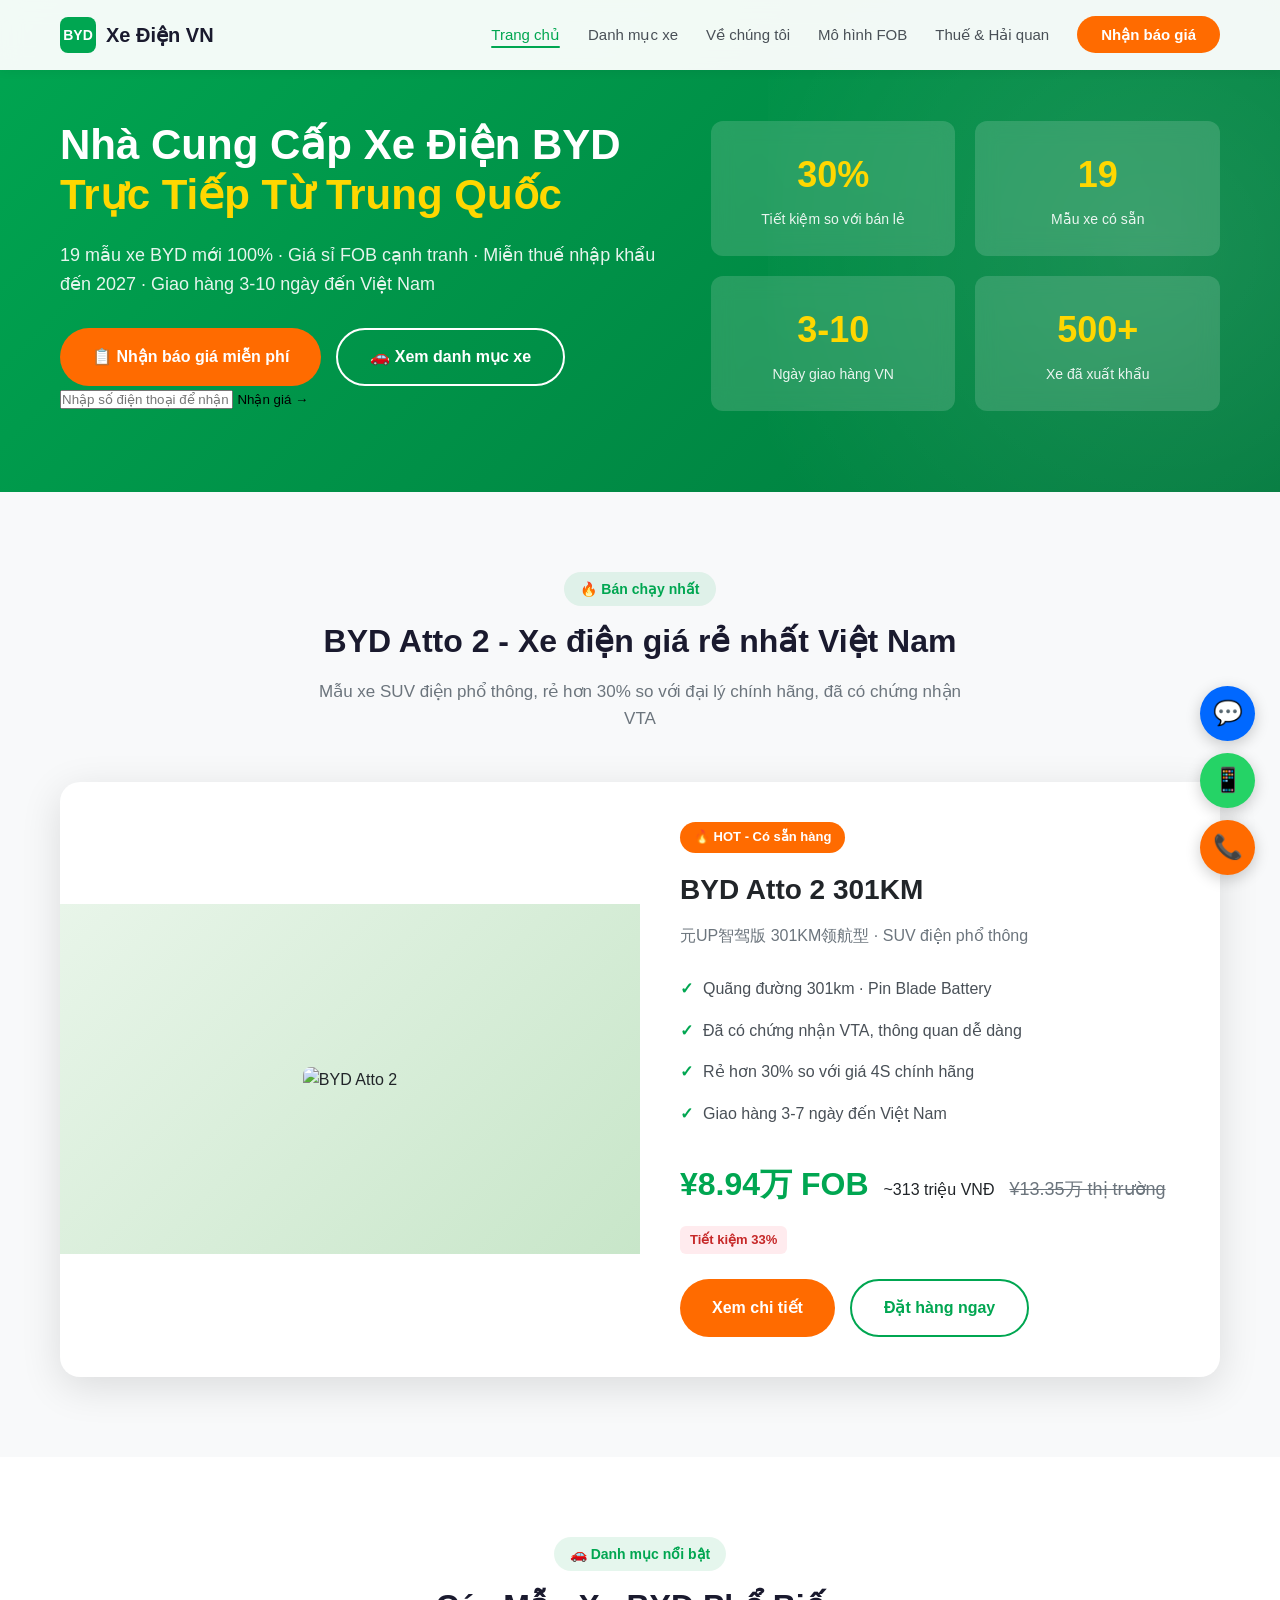
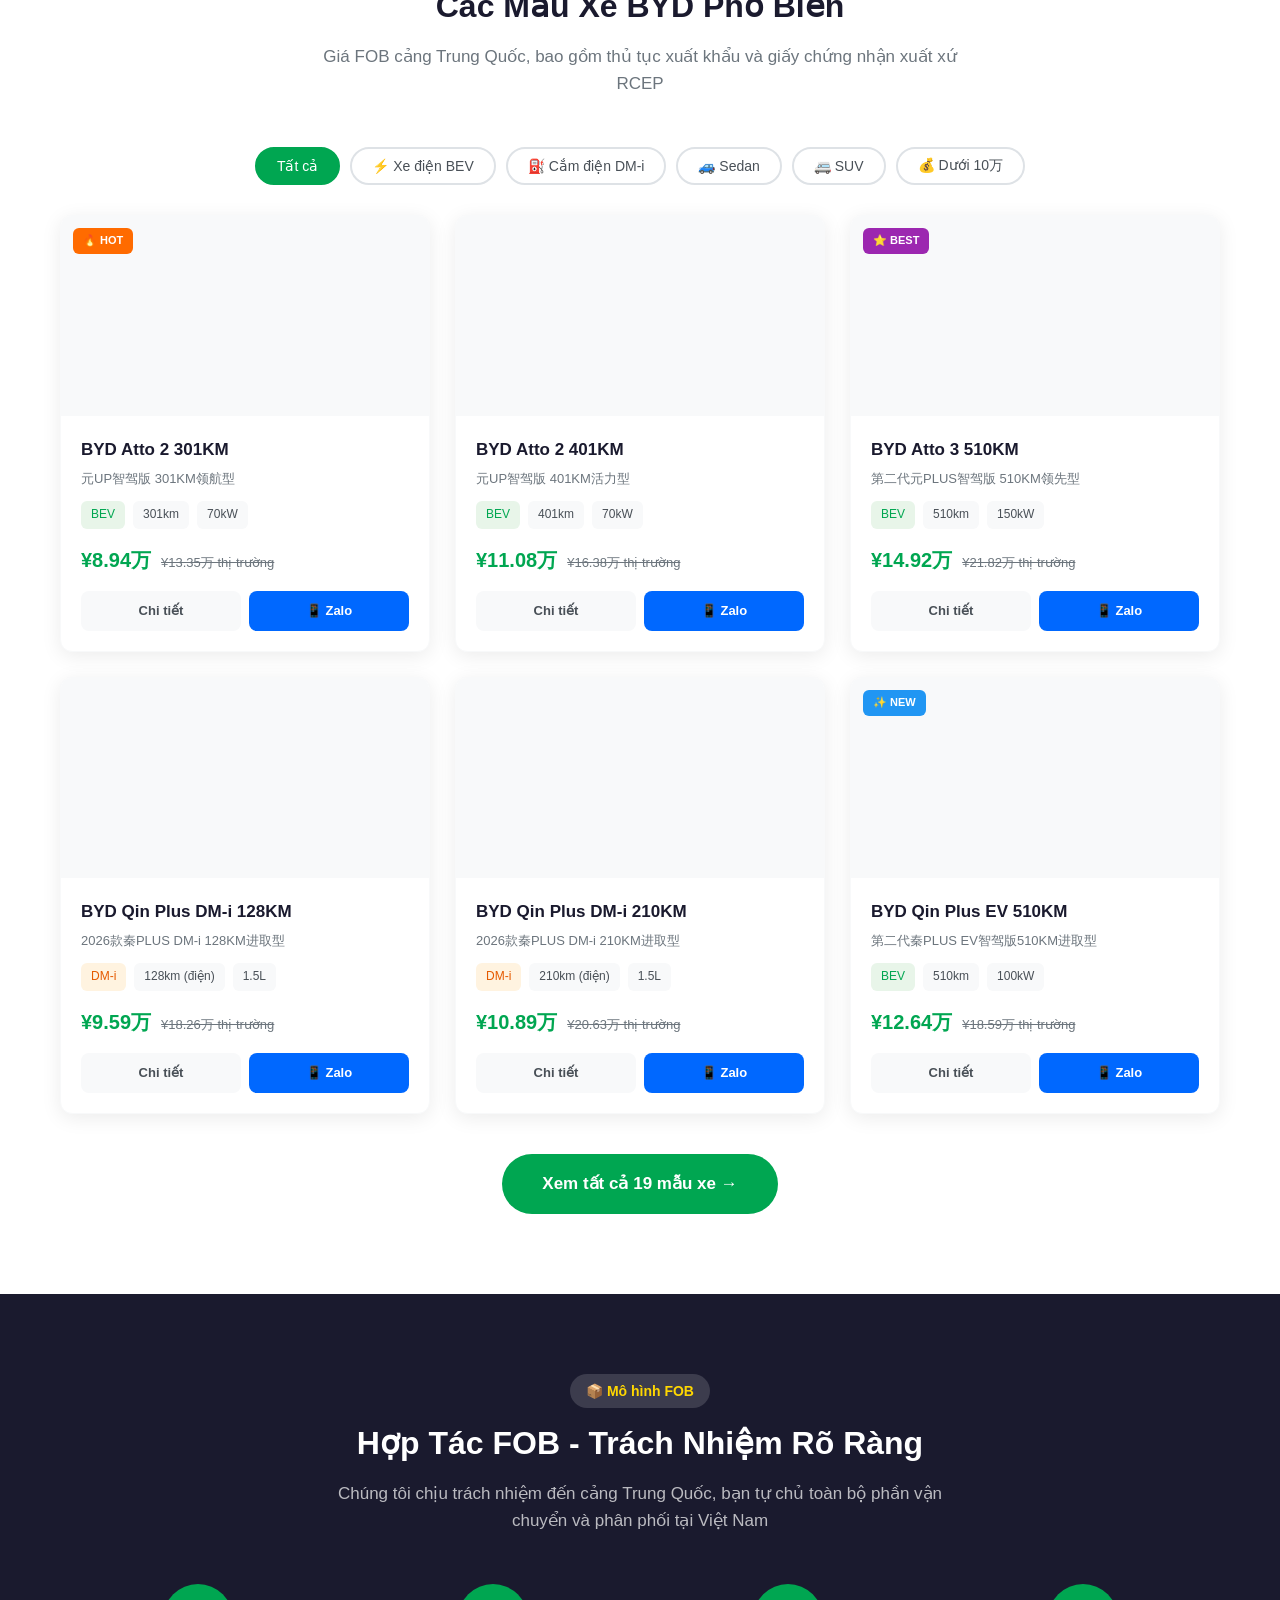
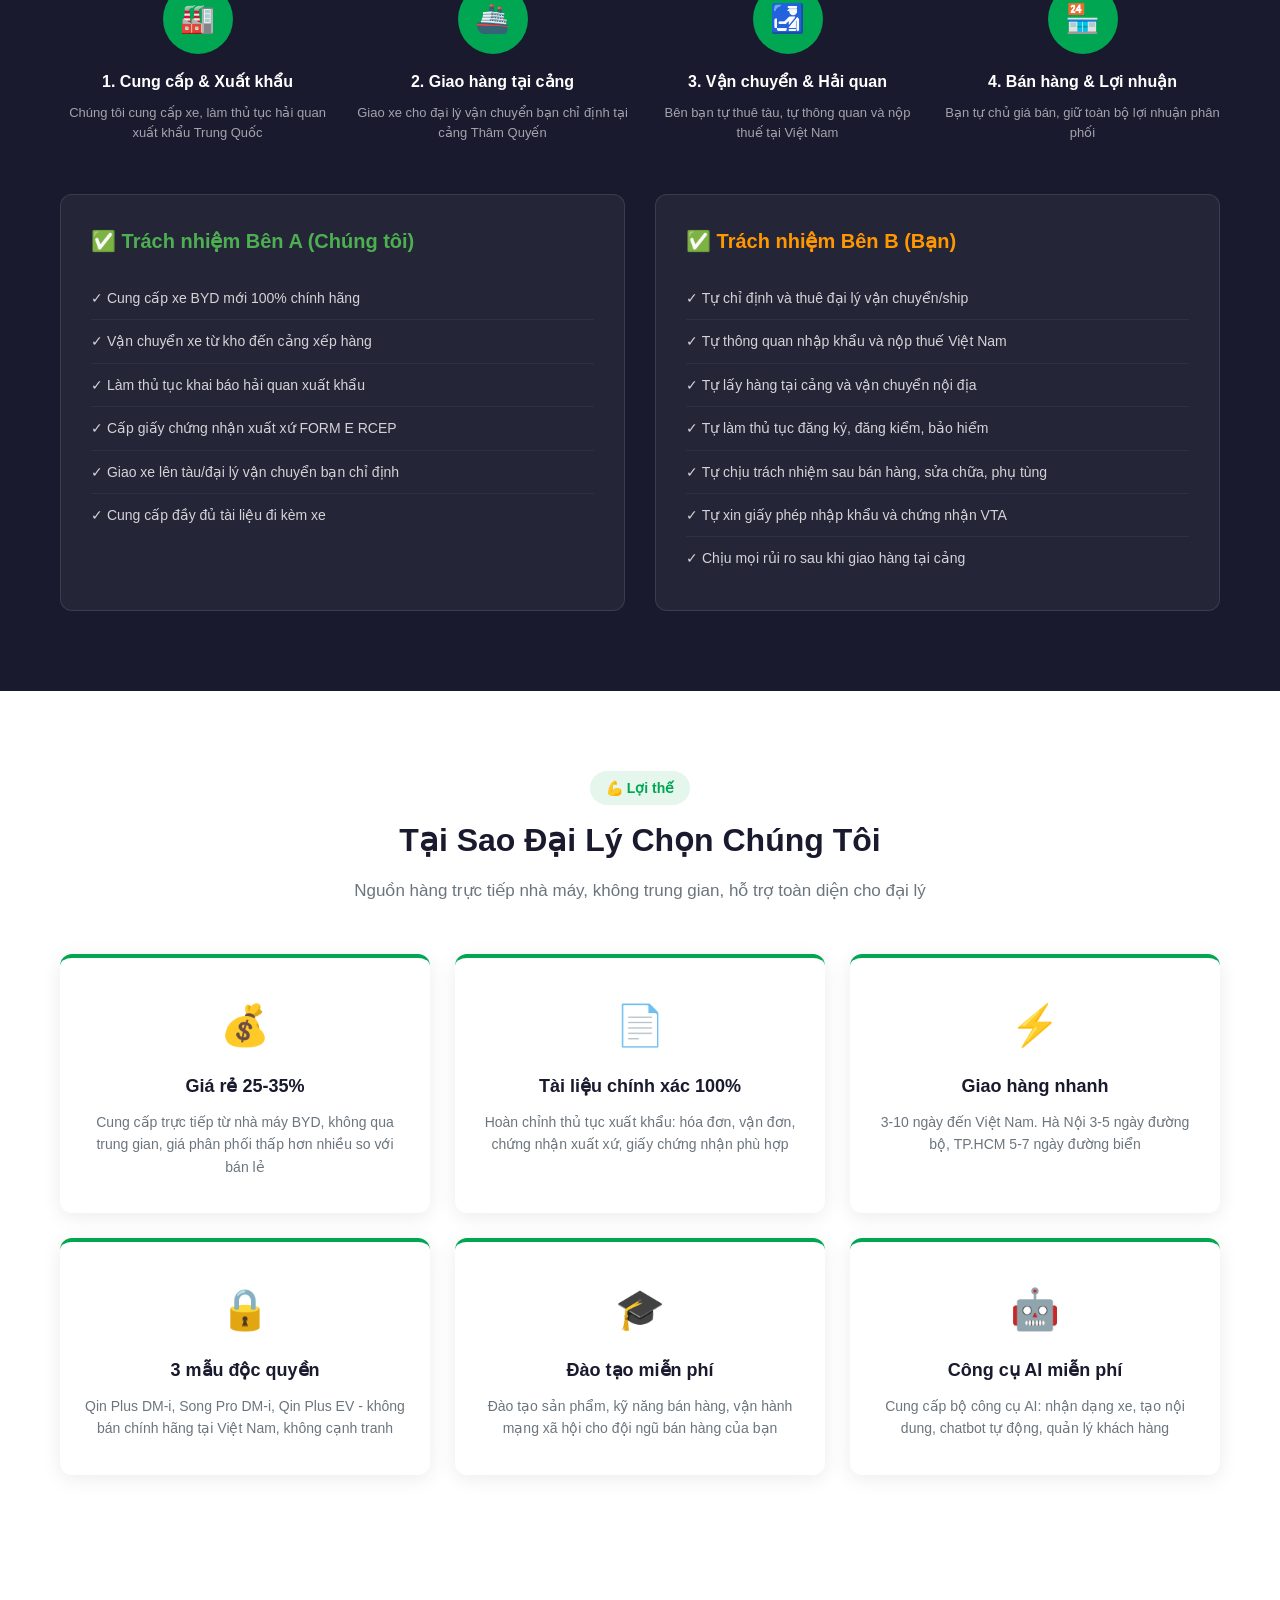
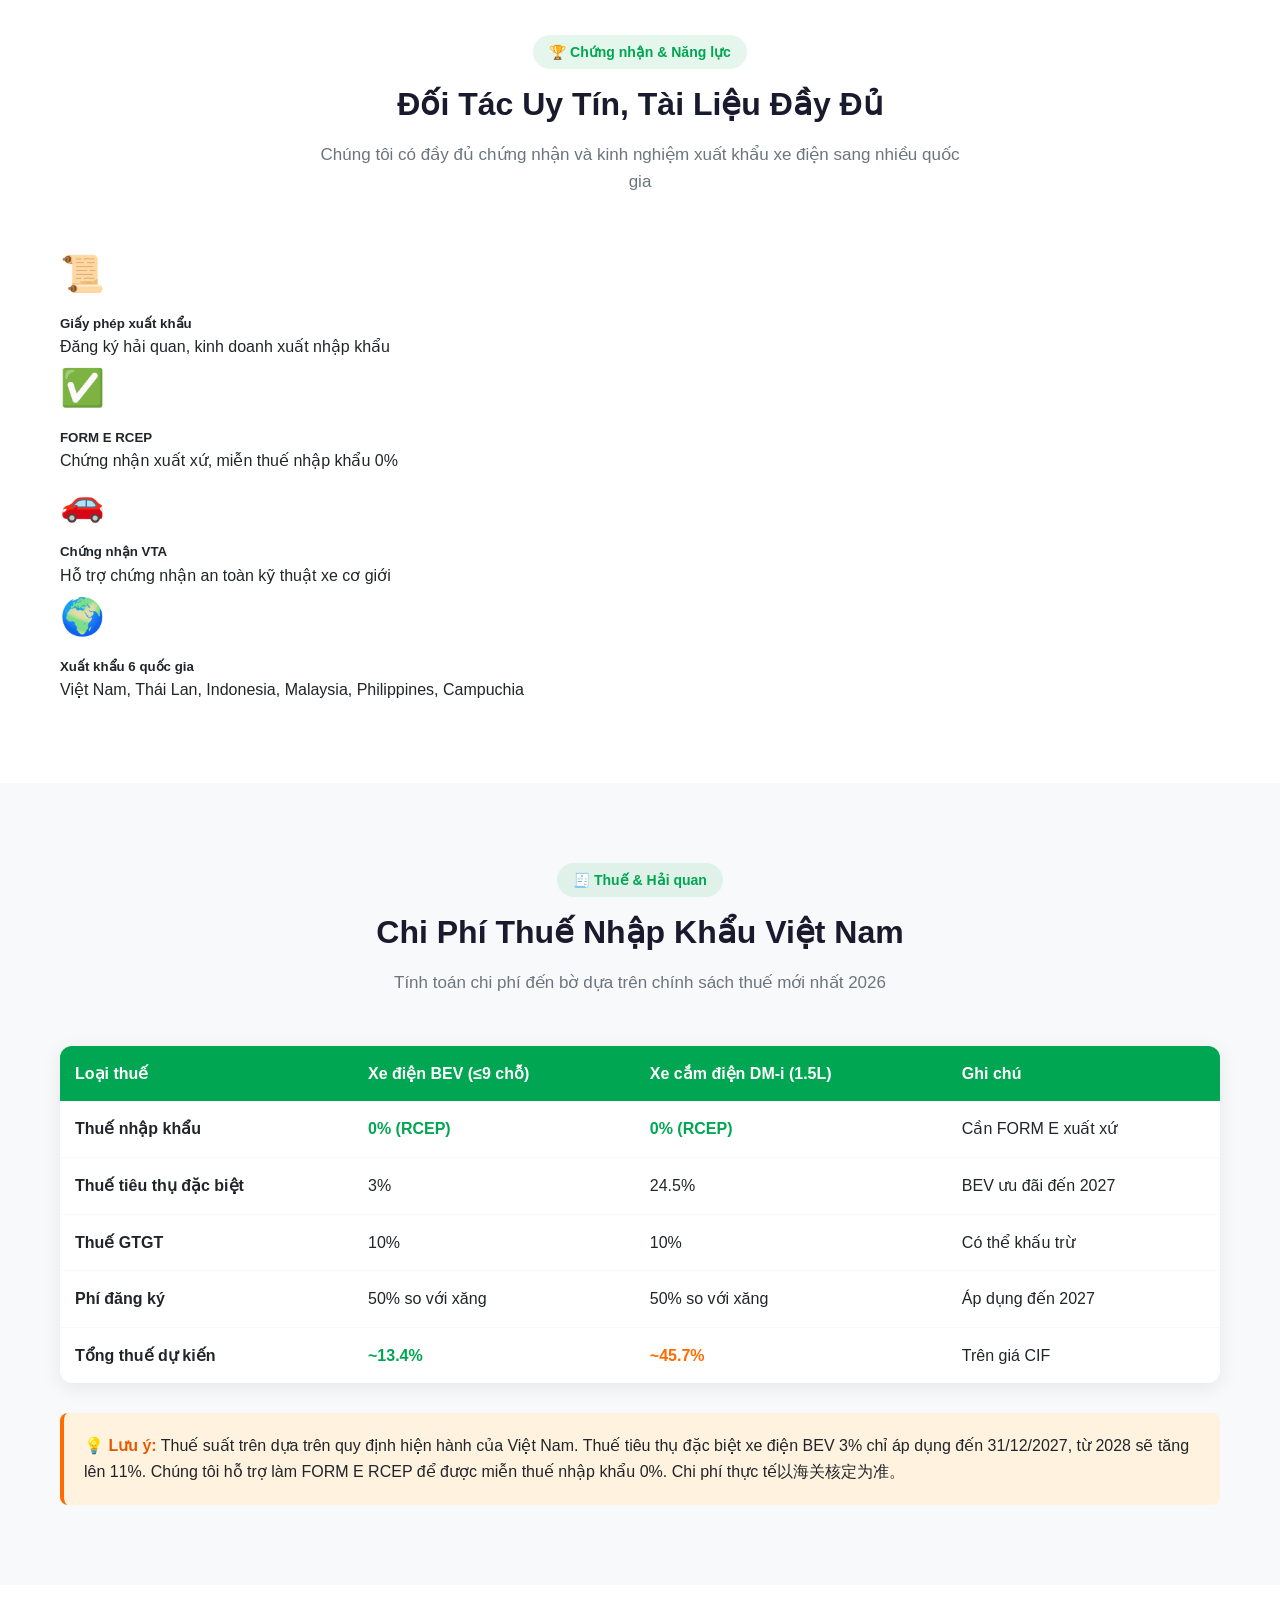
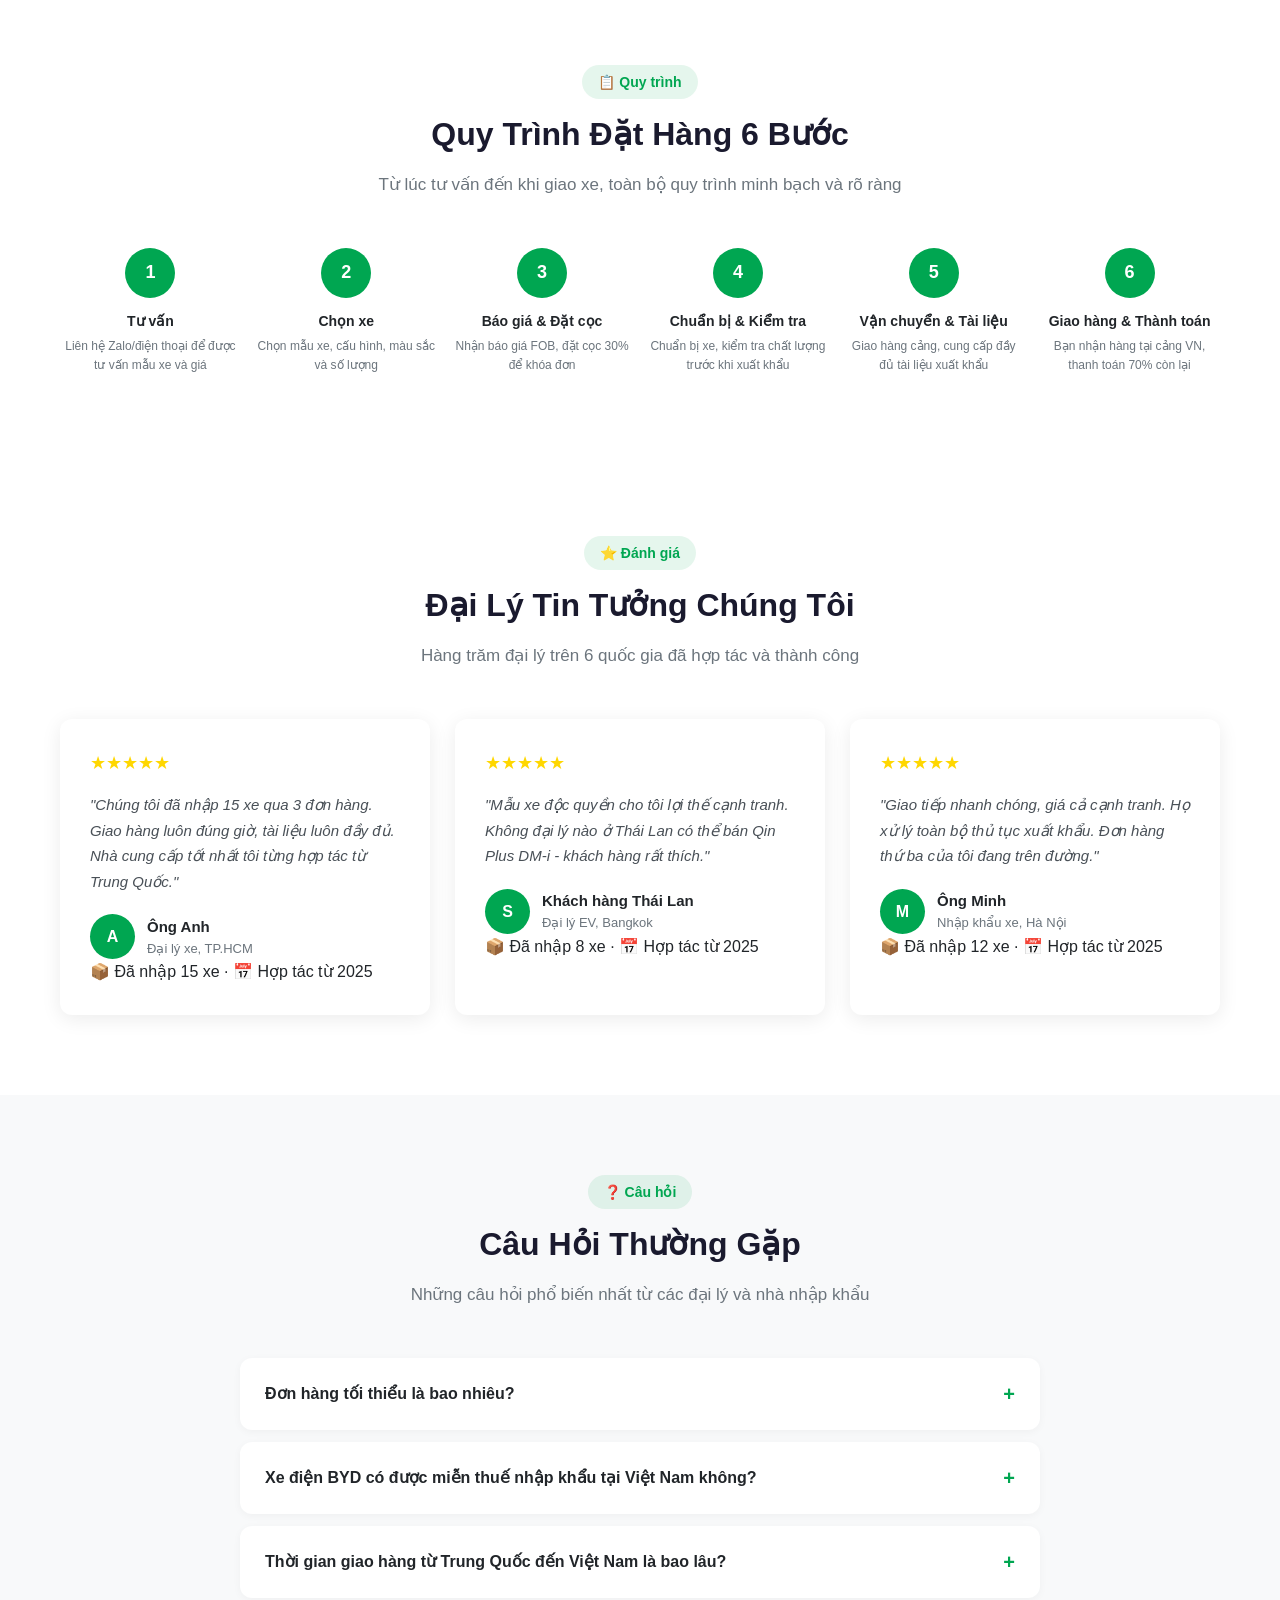
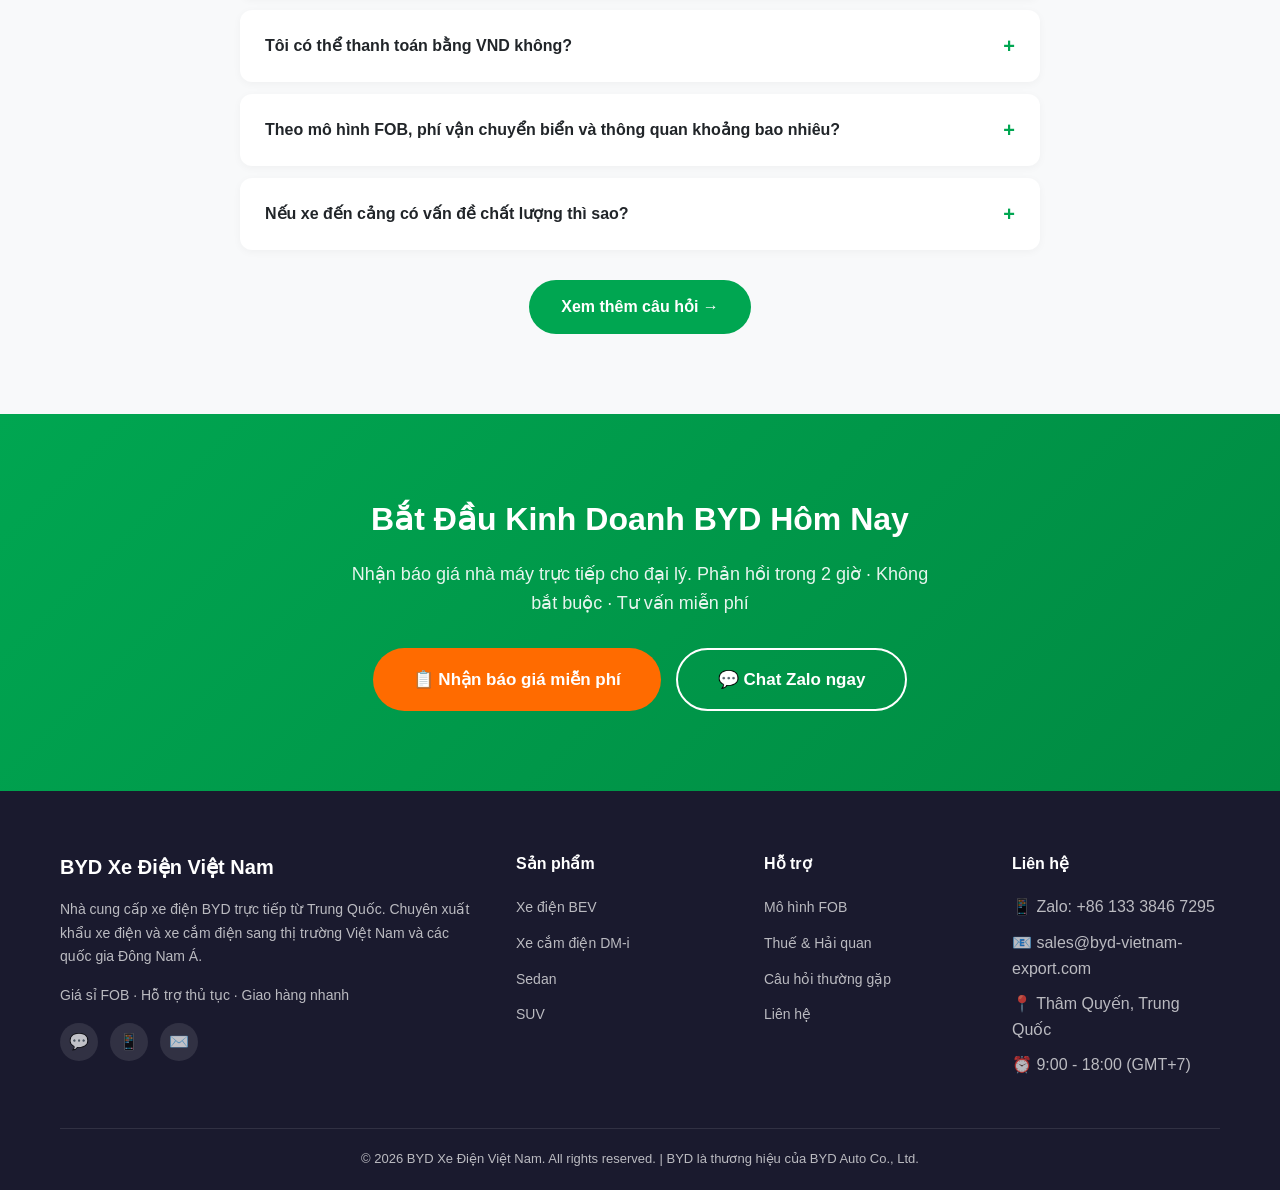
==== commit aa66e9b9: "Update index.html" ====
--- a/index.html
+++ b/index.html
@@ -29,7 +29,6 @@
 </script>
 </head>
 <body>
-
 <!-- Navigation -->
 <nav class="navbar">
     <div class="container nav-inner">
@@ -51,6 +50,7 @@
 
 <!-- Hero -->
 <section class="hero">
+    <div class="hero-pattern"></div>
     <div class="container hero-content">
         <div>
             <h1>Nhà Cung Cấp Xe Điện BYD <span>Trực Tiếp Từ Trung Quốc</span></h1>
@@ -59,6 +59,10 @@
                 <a href="contact.html" class="btn btn-accent">📋 Nhận báo giá miễn phí</a>
                 <a href="cars.html" class="btn btn-outline-white">🚗 Xem danh mục xe</a>
             </div>
+            <form class="hero-quick-form" onsubmit="submitQuickQuote(event)">
+                <input type="tel" placeholder="Nhập số điện thoại để nhận báo giá ngay" required>
+                <button type="submit">Nhận giá →</button>
+            </form>
         </div>
         <div class="hero-stats">
             <div class="stat-card">
@@ -74,7 +78,7 @@
                 <div class="stat-label">Ngày giao hàng VN</div>
             </div>
             <div class="stat-card">
-                <div class="stat-number">200+</div>
+                <div class="stat-number">500+</div>
                 <div class="stat-label">Xe đã xuất khẩu</div>
             </div>
         </div>
@@ -105,6 +109,7 @@
                 </ul>
                 <div class="hot-price">
                     <span class="fob">¥8.94万 FOB</span>
+                    <span class="fob-vnd">~313 triệu VNĐ</span>
                     <span class="market">¥13.35万 thị trường</span>
                     <span class="save">Tiết kiệm 33%</span>
                 </div>
@@ -190,7 +195,7 @@
                     <li>✓ Tự lấy hàng tại cảng và vận chuyển nội địa</li>
                     <li>✓ Tự làm thủ tục đăng ký, đăng kiểm, bảo hiểm</li>
                     <li>✓ Tự chịu trách nhiệm sau bán hàng, sửa chữa, phụ tùng</li>
-                    <li>✓ Tự取得 giấy phép nhập khẩu và chứng nhận VTA</li>
+                    <li>✓ Tự xin giấy phép nhập khẩu và chứng nhận VTA</li>
                     <li>✓ Chịu mọi rủi ro sau khi giao hàng tại cảng</li>
                 </ul>
             </div>
@@ -236,6 +241,39 @@
                 <div class="feature-icon">🤖</div>
                 <h4>Công cụ AI miễn phí</h4>
                 <p>Cung cấp bộ công cụ AI: nhận dạng xe, tạo nội dung, chatbot tự động, quản lý khách hàng</p>
+            </div>
+        </div>
+    </div>
+</section>
+
+<!-- Certifications -->
+<section class="section cert-section">
+    <div class="container">
+        <div class="section-header">
+            <span class="section-tag">🏆 Chứng nhận & Năng lực</span>
+            <h2 class="section-title">Đối Tác Uy Tín, Tài Liệu Đầy Đủ</h2>
+            <p class="section-desc">Chúng tôi có đầy đủ chứng nhận và kinh nghiệm xuất khẩu xe điện sang nhiều quốc gia</p>
+        </div>
+        <div class="cert-showcase">
+            <div class="cert-item">
+                <div class="cert-icon">📜</div>
+                <h5>Giấy phép xuất khẩu</h5>
+                <p>Đăng ký hải quan, kinh doanh xuất nhập khẩu</p>
+            </div>
+            <div class="cert-item">
+                <div class="cert-icon">✅</div>
+                <h5>FORM E RCEP</h5>
+                <p>Chứng nhận xuất xứ, miễn thuế nhập khẩu 0%</p>
+            </div>
+            <div class="cert-item">
+                <div class="cert-icon">🚗</div>
+                <h5>Chứng nhận VTA</h5>
+                <p>Hỗ trợ chứng nhận an toàn kỹ thuật xe cơ giới</p>
+            </div>
+            <div class="cert-item">
+                <div class="cert-icon">🌍</div>
+                <h5>Xuất khẩu 6 quốc gia</h5>
+                <p>Việt Nam, Thái Lan, Indonesia, Malaysia, Philippines, Campuchia</p>
             </div>
         </div>
     </div>
@@ -284,7 +322,7 @@
                     <td>Áp dụng đến 2027</td>
                 </tr>
                 <tr>
-                    <td><strong>Tổng税负 dự kiến</strong></td>
+                    <td><strong>Tổng thuế dự kiến</strong></td>
                     <td style="color:var(--primary);font-weight:700">~13.4%</td>
                     <td style="color:var(--accent);font-weight:700">~45.7%</td>
                     <td>Trên giá CIF</td>
@@ -341,7 +379,7 @@
 </section>
 
 <!-- Testimonials -->
-<section class="section" style="background:var(--gray-100)">
+<section class="section testimonials-section">
     <div class="container">
         <div class="section-header">
             <span class="section-tag">⭐ Đánh giá</span>
@@ -359,16 +397,22 @@
                         <p>Đại lý xe, TP.HCM</p>
                     </div>
                 </div>
+                <div class="testimonial-proof">
+                    📦 Đã nhập 15 xe · 📅 Hợp tác từ 2025
+                </div>
             </div>
             <div class="testimonial-card">
                 <div class="testimonial-stars">★★★★★</div>
                 <p class="testimonial-text">"Mẫu xe độc quyền cho tôi lợi thế cạnh tranh. Không đại lý nào ở Thái Lan có thể bán Qin Plus DM-i - khách hàng rất thích."</p>
                 <div class="testimonial-author">
-                    <div class="author-avatar">T</div>
+                    <div class="author-avatar">S</div>
                     <div class="author-info">
-                        <h5>Mr. Tanaka</h5>
+                        <h5>Khách hàng Thái Lan</h5>
                         <p>Đại lý EV, Bangkok</p>
                     </div>
+                </div>
+                <div class="testimonial-proof">
+                    📦 Đã nhập 8 xe · 📅 Hợp tác từ 2025
                 </div>
             </div>
             <div class="testimonial-card">
@@ -381,6 +425,9 @@
                         <p>Nhập khẩu xe, Hà Nội</p>
                     </div>
                 </div>
+                <div class="testimonial-proof">
+                    📦 Đã nhập 12 xe · 📅 Hợp tác từ 2025
+                </div>
             </div>
         </div>
     </div>
@@ -425,17 +472,17 @@
             </div>
             <div class="faq-item">
                 <div class="faq-question" onclick="toggleFaq(this)">
-                    <span>FOB模式下，海运和清关费用大概多少?</span>
+                    <span>Theo mô hình FOB, phí vận chuyển biển và thông quan khoảng bao nhiêu?</span>
                     <span class="icon">+</span>
                 </div>
                 <div class="faq-answer"><p>Phí vận chuyển biển từ Thâm Quyến đến TP.HCM khoảng 3000-5000 RMB/xe (tùy số lượng). Phí thông quan và vận chuyển nội địa khoảng 2000-3000 RMB/xe. Tổng chi phí logistics khoảng 5000-8000 RMB/xe.</p></div>
             </div>
             <div class="faq-item">
                 <div class="faq-question" onclick="toggleFaq(this)">
-                    <span>Nếu xe到港后有质量问题怎么办?</span>
+                    <span>Nếu xe đến cảng có vấn đề chất lượng thì sao?</span>
                     <span class="icon">+</span>
                 </div>
-                <div class="faq-answer"><p>Theo FOB điều kiện, rủi ro chuyển giao sau khi giao hàng tại cảng. Bạn nên kiểm tra xe tại cảng trước khi nhận. Nếu có vấn đề chất lượng nhà máy, chúng tôi hỗ trợ liên hệ BYD để khiếu nại. Bạn cần tự mua bảo hiểm vận chuyển.</p></div>
+                <div class="faq-answer"><p>Theo điều kiện FOB, rủi ro chuyển giao sau khi giao hàng tại cảng. Bạn nên kiểm tra xe tại cảng trước khi nhận. Nếu có vấn đề chất lượng nhà máy, chúng tôi hỗ trợ liên hệ BYD để khiếu nại. Bạn cần tự mua bảo hiểm vận chuyển.</p></div>
             </div>
         </div>
         <div style="text-align:center;margin-top:30px">
@@ -522,6 +569,5 @@
         }
     });
 </script>
-
 </body>
 </html>
--- a/css/style.css
+++ b/css/style.css
@@ -0,0 +1,409 @@
+/* ===== Global Variables ===== */
+:root {
+    --primary: #00A651;
+    --primary-dark: #008a42;
+    --primary-light: #e8f5e9;
+    --accent: #FF6B00;
+    --accent-dark: #e55a00;
+    --accent-light: #fff3e0;
+    --dark: #1a1a2e;
+    --gray-900: #212529;
+    --gray-700: #495057;
+    --gray-500: #6c757d;
+    --gray-300: #dee2e6;
+    --gray-100: #f8f9fa;
+    --white: #ffffff;
+    --shadow: 0 4px 20px rgba(0,0,0,0.08);
+    --shadow-lg: 0 10px 40px rgba(0,0,0,0.12);
+    --radius: 12px;
+    --radius-lg: 20px;
+    --transition: all 0.3s ease;
+}
+
+/* ===== Reset ===== */
+* { margin: 0; padding: 0; box-sizing: border-box; }
+html { scroll-behavior: smooth; }
+body {
+    font-family: 'Be Vietnam Pro', -apple-system, BlinkMacSystemFont, sans-serif;
+    color: var(--gray-900);
+    line-height: 1.6;
+    background: var(--white);
+    overflow-x: hidden;
+}
+a { text-decoration: none; color: inherit; }
+img { max-width: 100%; height: auto; display: block; }
+ul { list-style: none; }
+button { cursor: pointer; font-family: inherit; border: none; background: none; }
+input, select, textarea { font-family: inherit; }
+
+/* ===== Layout ===== */
+.container { max-width: 1200px; margin: 0 auto; padding: 0 20px; }
+.section { padding: 80px 0; }
+.section-header { text-align: center; margin-bottom: 50px; }
+.section-tag {
+    display: inline-block; background: rgba(0,166,81,0.1); color: var(--primary);
+    padding: 6px 16px; border-radius: 50px; font-size: 14px; font-weight: 600; margin-bottom: 15px;
+}
+.section-title { font-size: 32px; font-weight: 800; color: var(--dark); margin-bottom: 15px; line-height: 1.3; }
+.section-desc { font-size: 17px; color: var(--gray-500); max-width: 650px; margin: 0 auto; }
+
+/* ===== Buttons ===== */
+.btn {
+    display: inline-flex; align-items: center; justify-content: center; gap: 8px;
+    padding: 14px 32px; border-radius: 50px; font-weight: 600; font-size: 16px;
+    cursor: pointer; transition: var(--transition); border: none; white-space: nowrap;
+}
+.btn-primary { background: var(--primary); color: white; }
+.btn-primary:hover { background: var(--primary-dark); transform: translateY(-2px); box-shadow: 0 5px 20px rgba(0,166,81,0.4); }
+.btn-accent { background: var(--accent); color: white; }
+.btn-accent:hover { background: var(--accent-dark); transform: translateY(-2px); box-shadow: 0 5px 20px rgba(255,107,0,0.4); }
+.btn-outline { background: transparent; color: var(--primary); border: 2px solid var(--primary); }
+.btn-outline:hover { background: var(--primary); color: white; }
+.btn-outline-white { background: transparent; color: white; border: 2px solid white; }
+.btn-outline-white:hover { background: white; color: var(--primary); }
+.btn-lg { padding: 16px 40px; font-size: 17px; }
+.btn-sm { padding: 10px 20px; font-size: 14px; }
+
+/* ===== Navigation ===== */
+.navbar {
+    position: fixed; top: 0; left: 0; right: 0; z-index: 1000;
+    background: rgba(255,255,255,0.95); backdrop-filter: blur(10px);
+    box-shadow: 0 2px 10px rgba(0,0,0,0.05);
+}
+.nav-inner { display: flex; align-items: center; justify-content: space-between; height: 70px; }
+.logo { display: flex; align-items: center; gap: 10px; font-weight: 800; font-size: 20px; color: var(--primary); }
+.logo-icon { width: 36px; height: 36px; background: var(--primary); border-radius: 8px; display: flex; align-items: center; justify-content: center; color: white; font-size: 14px; font-weight: 800; }
+.logo span { color: var(--dark); }
+.nav-links { display: flex; gap: 28px; align-items: center; }
+.nav-links a { font-weight: 500; font-size: 15px; color: var(--gray-700); transition: var(--transition); position: relative; }
+.nav-links a:hover, .nav-links a.active { color: var(--primary); }
+.nav-links a.active::after { content: ''; position: absolute; bottom: -5px; left: 0; right: 0; height: 2px; background: var(--primary); border-radius: 2px; }
+.nav-cta { background: var(--accent); color: white !important; padding: 10px 24px; border-radius: 50px; font-weight: 600 !important; }
+.nav-cta:hover { background: var(--accent-dark); color: white !important; transform: none; }
+.nav-cta::after { display: none !important; }
+.mobile-toggle { display: none; font-size: 24px; color: var(--dark); }
+
+/* ===== Page Header (Inner Pages) ===== */
+.page-header {
+    background: linear-gradient(135deg, var(--primary) 0%, var(--primary-dark) 100%);
+    color: white; padding: 120px 0 60px; text-align: center; position: relative; overflow: hidden;
+}
+.page-header::before {
+    content: ''; position: absolute; top: -50%; right: -20%; width: 60%; height: 200%;
+    background: radial-gradient(circle, rgba(255,255,255,0.1) 0%, transparent 70%);
+}
+.page-header h1 { font-size: 38px; font-weight: 800; margin-bottom: 15px; position: relative; }
+.page-header p { font-size: 18px; opacity: 0.9; max-width: 600px; margin: 0 auto; position: relative; }
+.breadcrumb { margin-top: 20px; font-size: 14px; opacity: 0.8; position: relative; }
+.breadcrumb a { color: white; }
+.breadcrumb span { margin: 0 8px; }
+
+/* ===== Hero (Homepage) ===== */
+.hero {
+    background: linear-gradient(135deg, #00A651 0%, #007a3d 100%);
+    color: white; padding: 120px 0 80px; position: relative; overflow: hidden;
+}
+.hero::before {
+    content: ''; position: absolute; top: -50%; right: -20%; width: 60%; height: 200%;
+    background: radial-gradient(circle, rgba(255,255,255,0.1) 0%, transparent 70%);
+}
+.hero-content { position: relative; z-index: 1; display: grid; grid-template-columns: 1.2fr 1fr; gap: 40px; align-items: center; }
+.hero h1 { font-size: 42px; font-weight: 800; line-height: 1.2; margin-bottom: 20px; }
+.hero h1 span { color: #FFD700; }
+.hero p { font-size: 18px; opacity: 0.9; margin-bottom: 30px; }
+.hero-buttons { display: flex; gap: 15px; flex-wrap: wrap; }
+.hero-stats { display: grid; grid-template-columns: repeat(2, 1fr); gap: 20px; }
+.stat-card { background: rgba(255,255,255,0.15); backdrop-filter: blur(10px); padding: 25px; border-radius: var(--radius); text-align: center; }
+.stat-number { font-size: 36px; font-weight: 800; color: #FFD700; }
+.stat-label { font-size: 14px; opacity: 0.9; margin-top: 5px; }
+
+/* ===== Hot Model ===== */
+.hot-model { background: var(--gray-100); }
+.hot-card {
+    background: white; border-radius: var(--radius-lg); overflow: hidden; box-shadow: var(--shadow-lg);
+    display: grid; grid-template-columns: 1fr 1fr; align-items: center;
+}
+.hot-image { background: linear-gradient(135deg, #e8f5e9, #c8e6c9); padding: 40px; display: flex; align-items: center; justify-content: center; min-height: 350px; }
+.hot-image img { max-height: 280px; object-fit: contain; border-radius: 8px; }
+.hot-content { padding: 40px; }
+.hot-badge { display: inline-block; background: var(--accent); color: white; padding: 5px 14px; border-radius: 50px; font-size: 13px; font-weight: 600; margin-bottom: 15px; }
+.hot-content h3 { font-size: 28px; font-weight: 800; margin-bottom: 10px; }
+.hot-content .subtitle { color: var(--gray-500); margin-bottom: 20px; }
+.hot-features { margin-bottom: 25px; }
+.hot-features li { padding: 8px 0; display: flex; align-items: center; gap: 10px; color: var(--gray-700); }
+.hot-features li::before { content: '✓'; color: var(--primary); font-weight: bold; }
+.hot-price { display: flex; align-items: baseline; gap: 15px; margin-bottom: 25px; flex-wrap: wrap; }
+.hot-price .fob { font-size: 32px; font-weight: 800; color: var(--primary); }
+.hot-price .market { font-size: 18px; color: var(--gray-500); text-decoration: line-through; }
+.hot-price .save { background: #ffebee; color: #c62828; padding: 4px 10px; border-radius: 6px; font-size: 13px; font-weight: 600; }
+
+/* ===== Filter Bar ===== */
+.filter-bar { display: flex; flex-wrap: wrap; gap: 10px; margin-bottom: 30px; justify-content: center; }
+.filter-btn {
+    padding: 8px 20px; border: 2px solid var(--gray-300); background: white; border-radius: 50px;
+    font-size: 14px; font-weight: 500; transition: var(--transition); color: var(--gray-700);
+}
+.filter-btn:hover { border-color: var(--primary); color: var(--primary); }
+.filter-btn.active { background: var(--primary); color: white; border-color: var(--primary); }
+
+/* ===== Car Grid ===== */
+.car-grid { display: grid; grid-template-columns: repeat(3, 1fr); gap: 25px; }
+.car-card {
+    background: white; border-radius: var(--radius); overflow: hidden; box-shadow: var(--shadow);
+    transition: var(--transition); border: 1px solid var(--gray-100); display: flex; flex-direction: column;
+}
+.car-card:hover { transform: translateY(-5px); box-shadow: var(--shadow-lg); }
+.car-image { height: 200px; background: var(--gray-100); display: flex; align-items: center; justify-content: center; position: relative; overflow: hidden; padding: 15px; }
+.car-image img { max-height: 170px; object-fit: contain; transition: transform 0.3s; border-radius: 6px; }
+.car-card:hover .car-image img { transform: scale(1.05); }
+.car-tag { position: absolute; top: 12px; left: 12px; padding: 4px 10px; border-radius: 6px; font-size: 11px; font-weight: 700; color: white; }
+.tag-hot { background: var(--accent); }
+.tag-new { background: #2196F3; }
+.tag-best { background: #9C27B0; }
+.tag-flagship { background: var(--dark); }
+.car-body { padding: 20px; flex: 1; display: flex; flex-direction: column; }
+.car-name { font-size: 17px; font-weight: 700; margin-bottom: 5px; color: var(--dark); }
+.car-name-cn { font-size: 13px; color: var(--gray-500); margin-bottom: 12px; }
+.car-specs { display: flex; gap: 8px; margin-bottom: 15px; flex-wrap: wrap; }
+.spec-item { font-size: 12px; background: var(--gray-100); padding: 4px 10px; border-radius: 6px; color: var(--gray-700); }
+.spec-item.bev { background: var(--primary-light); color: var(--primary); }
+.spec-item.dmi { background: var(--accent-light); color: var(--accent-dark); }
+.car-prices { display: flex; align-items: baseline; gap: 10px; margin-bottom: 15px; }
+.car-fob { font-size: 20px; font-weight: 800; color: var(--primary); }
+.car-market { font-size: 13px; color: var(--gray-500); text-decoration: line-through; }
+.car-actions { display: flex; gap: 8px; margin-top: auto; }
+.car-btn { flex: 1; padding: 10px; border-radius: 8px; font-size: 13px; font-weight: 600; transition: var(--transition); text-align: center; }
+.car-btn-detail { background: var(--gray-100); color: var(--gray-700); }
+.car-btn-detail:hover { background: var(--gray-300); }
+.car-btn-zalo { background: #0068FF; color: white; }
+.car-btn-zalo:hover { background: #0052cc; }
+
+/* ===== FOB Section ===== */
+.fob-section { background: var(--dark); color: white; }
+.fob-section .section-title { color: white; }
+.fob-section .section-desc { color: rgba(255,255,255,0.7); }
+.fob-section .section-tag { background: rgba(255,255,255,0.15); color: #FFD700; }
+.fob-flow { display: grid; grid-template-columns: repeat(4, 1fr); gap: 20px; margin: 50px 0; }
+.fob-step { text-align: center; position: relative; }
+.fob-step-icon { width: 70px; height: 70px; background: var(--primary); border-radius: 50%; display: flex; align-items: center; justify-content: center; margin: 0 auto 15px; font-size: 28px; }
+.fob-step h4 { font-size: 16px; margin-bottom: 8px; }
+.fob-step p { font-size: 13px; color: rgba(255,255,255,0.6); }
+.fob-responsibility { display: grid; grid-template-columns: 1fr 1fr; gap: 30px; margin-top: 40px; }
+.resp-card { background: rgba(255,255,255,0.05); padding: 30px; border-radius: var(--radius); border: 1px solid rgba(255,255,255,0.1); }
+.resp-card h4 { font-size: 20px; margin-bottom: 20px; display: flex; align-items: center; gap: 10px; }
+.resp-card.a h4 { color: #4CAF50; }
+.resp-card.b h4 { color: #FF9800; }
+.resp-list li { padding: 10px 0; font-size: 14px; color: rgba(255,255,255,0.8); border-bottom: 1px solid rgba(255,255,255,0.05); display: flex; gap: 10px; }
+.resp-list li:last-child { border-bottom: none; }
+
+/* ===== Features Grid ===== */
+.features-grid { display: grid; grid-template-columns: repeat(3, 1fr); gap: 25px; }
+.feature-card { background: white; padding: 35px 25px; border-radius: var(--radius); box-shadow: var(--shadow); text-align: center; transition: var(--transition); border-top: 4px solid var(--primary); }
+.feature-card:hover { transform: translateY(-5px); box-shadow: var(--shadow-lg); }
+.feature-icon { font-size: 40px; margin-bottom: 15px; }
+.feature-card h4 { font-size: 18px; font-weight: 700; margin-bottom: 10px; color: var(--dark); }
+.feature-card p { font-size: 14px; color: var(--gray-500); }
+
+/* ===== Tax Table ===== */
+.tax-section { background: var(--gray-100); }
+.tax-table { width: 100%; border-collapse: collapse; background: white; border-radius: var(--radius); overflow: hidden; box-shadow: var(--shadow); margin: 30px 0; }
+.tax-table th { background: var(--primary); color: white; padding: 15px; text-align: left; font-weight: 600; }
+.tax-table td { padding: 15px; border-bottom: 1px solid var(--gray-100); }
+.tax-table tr:last-child td { border-bottom: none; }
+.tax-note { background: var(--accent-light); border-left: 4px solid var(--accent); padding: 20px; border-radius: 8px; margin-top: 20px; }
+.tax-note strong { color: var(--accent-dark); }
+
+/* ===== Process Steps ===== */
+.process-steps { display: grid; grid-template-columns: repeat(6, 1fr); gap: 15px; }
+.process-step { text-align: center; position: relative; }
+.process-num { width: 50px; height: 50px; background: var(--primary); color: white; border-radius: 50%; display: flex; align-items: center; justify-content: center; font-weight: 800; font-size: 18px; margin: 0 auto 12px; }
+.process-step h5 { font-size: 14px; font-weight: 600; margin-bottom: 5px; }
+.process-step p { font-size: 12px; color: var(--gray-500); }
+
+/* ===== Testimonials ===== */
+.testimonials-grid { display: grid; grid-template-columns: repeat(3, 1fr); gap: 25px; }
+.testimonial-card { background: white; padding: 30px; border-radius: var(--radius); box-shadow: var(--shadow); }
+.testimonial-stars { color: #FFD700; font-size: 18px; margin-bottom: 15px; }
+.testimonial-text { font-size: 15px; color: var(--gray-700); margin-bottom: 20px; font-style: italic; line-height: 1.7; }
+.testimonial-author { display: flex; align-items: center; gap: 12px; }
+.author-avatar { width: 45px; height: 45px; border-radius: 50%; background: var(--primary); color: white; display: flex; align-items: center; justify-content: center; font-weight: 700; font-size: 16px; }
+.author-info h5 { font-size: 15px; font-weight: 600; }
+.author-info p { font-size: 13px; color: var(--gray-500); }
+
+/* ===== FAQ ===== */
+.faq-section { background: var(--gray-100); }
+.faq-list { max-width: 800px; margin: 0 auto; }
+.faq-item { background: white; border-radius: var(--radius); margin-bottom: 12px; overflow: hidden; box-shadow: 0 2px 8px rgba(0,0,0,0.04); }
+.faq-question { padding: 20px 25px; cursor: pointer; display: flex; justify-content: space-between; align-items: center; font-weight: 600; font-size: 16px; transition: var(--transition); }
+.faq-question:hover { color: var(--primary); }
+.faq-question .icon { transition: transform 0.3s; font-size: 20px; color: var(--primary); }
+.faq-item.active .faq-question .icon { transform: rotate(45deg); }
+.faq-answer { max-height: 0; overflow: hidden; transition: max-height 0.3s ease; padding: 0 25px; }
+.faq-item.active .faq-answer { max-height: 400px; padding: 0 25px 20px; }
+.faq-answer p { color: var(--gray-700); font-size: 15px; line-height: 1.7; }
+
+/* ===== Contact Section ===== */
+.contact-section { background: linear-gradient(135deg, var(--primary) 0%, var(--primary-dark) 100%); color: white; }
+.contact-section .section-title { color: white; }
+.contact-section .section-desc { color: rgba(255,255,255,0.8); }
+.contact-section .section-tag { background: rgba(255,255,255,0.15); color: #FFD700; }
+.contact-grid { display: grid; grid-template-columns: 1fr 1.2fr; gap: 40px; align-items: start; }
+.contact-info h3 { font-size: 24px; margin-bottom: 25px; }
+.contact-item { display: flex; gap: 15px; margin-bottom: 20px; align-items: flex-start; }
+.contact-icon { width: 45px; height: 45px; background: rgba(255,255,255,0.2); border-radius: 12px; display: flex; align-items: center; justify-content: center; font-size: 20px; flex-shrink: 0; }
+.contact-item h5 { font-size: 14px; opacity: 0.8; margin-bottom: 3px; }
+.contact-item p { font-size: 16px; font-weight: 600; }
+.contact-form { background: white; padding: 35px; border-radius: var(--radius); color: var(--dark); }
+.contact-form h3 { font-size: 22px; margin-bottom: 25px; color: var(--dark); }
+.form-row { display: grid; grid-template-columns: 1fr 1fr; gap: 15px; margin-bottom: 15px; }
+.form-group { margin-bottom: 15px; }
+.form-group label { display: block; font-size: 14px; font-weight: 600; margin-bottom: 6px; color: var(--gray-700); }
+.form-group label .required { color: var(--accent); }
+.form-group input, .form-group select, .form-group textarea {
+    width: 100%; padding: 12px 15px; border: 2px solid var(--gray-300); border-radius: 8px;
+    font-size: 14px; transition: border-color 0.3s; color: var(--gray-900);
+}
+.form-group input:focus, .form-group select:focus, .form-group textarea:focus { outline: none; border-color: var(--primary); }
+.form-group textarea { resize: vertical; min-height: 100px; }
+.form-submit { width: 100%; padding: 14px; background: var(--accent); color: white; border-radius: 8px; font-size: 16px; font-weight: 700; transition: background 0.3s; }
+.form-submit:hover { background: var(--accent-dark); }
+.form-note { font-size: 12px; color: var(--gray-500); text-align: center; margin-top: 12px; }
+.form-success { background: #e8f5e9; color: var(--primary-dark); padding: 15px; border-radius: 8px; text-align: center; margin-bottom: 20px; display: none; }
+.form-success.show { display: block; }
+
+/* ===== About Page ===== */
+.about-hero { display: grid; grid-template-columns: 1fr 1fr; gap: 50px; align-items: center; margin-bottom: 60px; }
+.about-hero-image { background: var(--gray-100); border-radius: var(--radius-lg); padding: 40px; display: flex; align-items: center; justify-content: center; min-height: 350px; }
+.about-hero-image img { max-height: 300px; border-radius: 8px; }
+.about-hero h2 { font-size: 32px; font-weight: 800; margin-bottom: 20px; color: var(--dark); }
+.about-hero p { font-size: 16px; color: var(--gray-700); margin-bottom: 15px; line-height: 1.8; }
+.about-stats { display: grid; grid-template-columns: repeat(4, 1fr); gap: 20px; margin: 50px 0; }
+.about-stat { text-align: center; padding: 25px; background: var(--gray-100); border-radius: var(--radius); }
+.about-stat .number { font-size: 36px; font-weight: 800; color: var(--primary); }
+.about-stat .label { font-size: 14px; color: var(--gray-500); margin-top: 5px; }
+.about-values { display: grid; grid-template-columns: repeat(3, 1fr); gap: 25px; }
+.value-card { padding: 30px; background: white; border-radius: var(--radius); box-shadow: var(--shadow); border-left: 4px solid var(--primary); }
+.value-card h4 { font-size: 18px; font-weight: 700; margin-bottom: 10px; color: var(--dark); }
+.value-card p { font-size: 14px; color: var(--gray-500); }
+.team-grid { display: grid; grid-template-columns: repeat(4, 1fr); gap: 25px; }
+.team-card { text-align: center; }
+.team-avatar { width: 120px; height: 120px; border-radius: 50%; background: var(--primary-light); margin: 0 auto 15px; display: flex; align-items: center; justify-content: center; font-size: 40px; }
+.team-card h5 { font-size: 16px; font-weight: 700; margin-bottom: 5px; }
+.team-card p { font-size: 13px; color: var(--gray-500); }
+.cert-grid { display: grid; grid-template-columns: repeat(3, 1fr); gap: 20px; }
+.cert-card { padding: 25px; background: white; border-radius: var(--radius); box-shadow: var(--shadow); text-align: center; }
+.cert-icon { font-size: 36px; margin-bottom: 10px; }
+.cert-card h5 { font-size: 15px; font-weight: 600; margin-bottom: 5px; }
+.cert-card p { font-size: 12px; color: var(--gray-500); }
+
+/* ===== Car Detail Page ===== */
+.car-detail-hero { display: grid; grid-template-columns: 1.2fr 1fr; gap: 40px; align-items: start; margin-bottom: 50px; }
+.car-detail-gallery { background: var(--gray-100); border-radius: var(--radius-lg); padding: 30px; }
+.car-detail-main-image { width: 100%; height: 350px; display: flex; align-items: center; justify-content: center; margin-bottom: 15px; }
+.car-detail-main-image img { max-height: 320px; border-radius: 8px; }
+.car-detail-thumbs { display: grid; grid-template-columns: repeat(4, 1fr); gap: 10px; }
+.car-detail-thumb { height: 70px; background: white; border-radius: 8px; display: flex; align-items: center; justify-content: center; cursor: pointer; border: 2px solid transparent; transition: var(--transition); padding: 5px; }
+.car-detail-thumb.active { border-color: var(--primary); }
+.car-detail-thumb img { max-height: 55px; border-radius: 4px; }
+.car-detail-info h1 { font-size: 28px; font-weight: 800; margin-bottom: 8px; color: var(--dark); }
+.car-detail-subtitle { font-size: 15px; color: var(--gray-500); margin-bottom: 20px; }
+.car-detail-tags { display: flex; gap: 8px; margin-bottom: 25px; flex-wrap: wrap; }
+.car-detail-price-box { background: linear-gradient(135deg, var(--primary-light), #c8e6c9); padding: 25px; border-radius: var(--radius); margin-bottom: 25px; }
+.price-row { display: flex; justify-content: space-between; padding: 8px 0; border-bottom: 1px solid rgba(0,0,0,0.05); font-size: 14px; }
+.price-row:last-child { border-bottom: none; font-weight: 700; font-size: 18px; color: var(--primary); padding-top: 12px; }
+.car-detail-cta { display: flex; gap: 12px; margin-bottom: 25px; }
+.car-detail-cta .btn { flex: 1; }
+.car-detail-specs { display: grid; grid-template-columns: repeat(2, 1fr); gap: 12px; }
+.detail-spec { background: var(--gray-100); padding: 15px; border-radius: 8px; }
+.detail-spec .label { font-size: 12px; color: var(--gray-500); margin-bottom: 5px; }
+.detail-spec .value { font-size: 15px; font-weight: 600; color: var(--dark); }
+.detail-section { margin-bottom: 50px; }
+.detail-section h3 { font-size: 22px; font-weight: 700; margin-bottom: 20px; color: var(--dark); padding-bottom: 10px; border-bottom: 2px solid var(--primary); display: inline-block; }
+.detail-features { display: grid; grid-template-columns: repeat(3, 1fr); gap: 15px; }
+.detail-feature { padding: 15px; background: var(--gray-100); border-radius: 8px; font-size: 14px; display: flex; align-items: center; gap: 8px; }
+.detail-feature::before { content: '✓'; color: var(--primary); font-weight: bold; }
+.compare-table { width: 100%; border-collapse: collapse; background: white; border-radius: var(--radius); overflow: hidden; box-shadow: var(--shadow); }
+.compare-table th { background: var(--primary); color: white; padding: 12px 15px; text-align: left; font-size: 14px; }
+.compare-table td { padding: 12px 15px; border-bottom: 1px solid var(--gray-100); font-size: 14px; }
+.compare-table tr:last-child td { border-bottom: none; }
+.compare-table .highlight { background: var(--primary-light); font-weight: 600; }
+.related-cars { display: grid; grid-template-columns: repeat(3, 1fr); gap: 20px; }
+
+/* ===== Footer ===== */
+.footer { background: var(--dark); color: rgba(255,255,255,0.7); padding: 60px 0 20px; }
+.footer-grid { display: grid; grid-template-columns: 2fr 1fr 1fr 1fr; gap: 40px; margin-bottom: 40px; }
+.footer-brand h4 { color: white; font-size: 20px; margin-bottom: 15px; }
+.footer-brand p { font-size: 14px; line-height: 1.7; margin-bottom: 15px; }
+.footer-social { display: flex; gap: 12px; margin-top: 15px; }
+.footer-social a { width: 38px; height: 38px; border-radius: 50%; background: rgba(255,255,255,0.1); display: flex; align-items: center; justify-content: center; font-size: 16px; transition: var(--transition); }
+.footer-social a:hover { background: var(--primary); transform: translateY(-3px); }
+.footer-col h5 { color: white; font-size: 16px; margin-bottom: 18px; }
+.footer-col li { margin-bottom: 10px; }
+.footer-col a { font-size: 14px; transition: var(--transition); }
+.footer-col a:hover { color: var(--primary); }
+.footer-bottom { border-top: 1px solid rgba(255,255,255,0.1); padding-top: 20px; text-align: center; font-size: 13px; }
+
+/* ===== Floating Buttons ===== */
+.floating-buttons { position: fixed; bottom: 25px; right: 25px; z-index: 999; display: flex; flex-direction: column; gap: 12px; }
+.float-btn { width: 55px; height: 55px; border-radius: 50%; display: flex; align-items: center; justify-content: center; font-size: 24px; color: white; box-shadow: 0 4px 15px rgba(0,0,0,0.2); transition: var(--transition); }
+.float-btn:hover { transform: scale(1.1); }
+.float-zalo { background: #0068FF; }
+.float-whatsapp { background: #25D366; }
+.float-phone { background: var(--accent); }
+
+/* ===== Pagination ===== */
+.pagination { display: flex; justify-content: center; gap: 8px; margin-top: 40px; }
+.pagination a { width: 40px; height: 40px; border-radius: 8px; background: white; border: 1px solid var(--gray-300); display: flex; align-items: center; justify-content: center; font-size: 14px; font-weight: 600; transition: var(--transition); }
+.pagination a:hover, .pagination a.active { background: var(--primary); color: white; border-color: var(--primary); }
+
+/* ===== Responsive ===== */
+@media (max-width: 1024px) {
+    .hero-content { grid-template-columns: 1fr; }
+    .car-grid { grid-template-columns: repeat(2, 1fr); }
+    .fob-flow { grid-template-columns: repeat(2, 1fr); }
+    .fob-responsibility { grid-template-columns: 1fr; }
+    .features-grid { grid-template-columns: repeat(2, 1fr); }
+    .process-steps { grid-template-columns: repeat(3, 1fr); gap: 25px; }
+    .testimonials-grid { grid-template-columns: 1fr; }
+    .contact-grid { grid-template-columns: 1fr; }
+    .footer-grid { grid-template-columns: repeat(2, 1fr); }
+    .hot-card { grid-template-columns: 1fr; }
+    .about-hero { grid-template-columns: 1fr; }
+    .about-stats { grid-template-columns: repeat(2, 1fr); }
+    .about-values { grid-template-columns: 1fr; }
+    .team-grid { grid-template-columns: repeat(2, 1fr); }
+    .cert-grid { grid-template-columns: repeat(2, 1fr); }
+    .car-detail-hero { grid-template-columns: 1fr; }
+    .detail-features { grid-template-columns: repeat(2, 1fr); }
+    .related-cars { grid-template-columns: repeat(2, 1fr); }
+}
+@media (max-width: 768px) {
+    .nav-links { display: none; position: absolute; top: 70px; left: 0; right: 0; background: white; flex-direction: column; padding: 20px; box-shadow: var(--shadow); gap: 15px; }
+    .nav-links.active { display: flex; }
+    .mobile-toggle { display: block; }
+    .hero { padding: 100px 0 60px; }
+    .hero h1 { font-size: 28px; }
+    .hero p { font-size: 16px; }
+    .hero-stats { grid-template-columns: repeat(2, 1fr); }
+    .stat-number { font-size: 28px; }
+    .section { padding: 50px 0; }
+    .section-title { font-size: 24px; }
+    .page-header { padding: 100px 0 40px; }
+    .page-header h1 { font-size: 28px; }
+    .car-grid { grid-template-columns: 1fr; }
+    .features-grid { grid-template-columns: 1fr; }
+    .process-steps { grid-template-columns: repeat(2, 1fr); }
+    .form-row { grid-template-columns: 1fr; }
+    .footer-grid { grid-template-columns: 1fr; }
+    .fob-flow { grid-template-columns: 1fr; }
+    .about-stats { grid-template-columns: repeat(2, 1fr); }
+    .team-grid { grid-template-columns: repeat(2, 1fr); }
+    .cert-grid { grid-template-columns: 1fr; }
+    .car-detail-specs { grid-template-columns: 1fr; }
+    .detail-features { grid-template-columns: 1fr; }
+    .related-cars { grid-template-columns: 1fr; }
+    .car-detail-cta { flex-direction: column; }
+    .hot-content { padding: 25px; }
+    .hot-content h3 { font-size: 22px; }
+    .hot-price .fob { font-size: 26px; }
+}
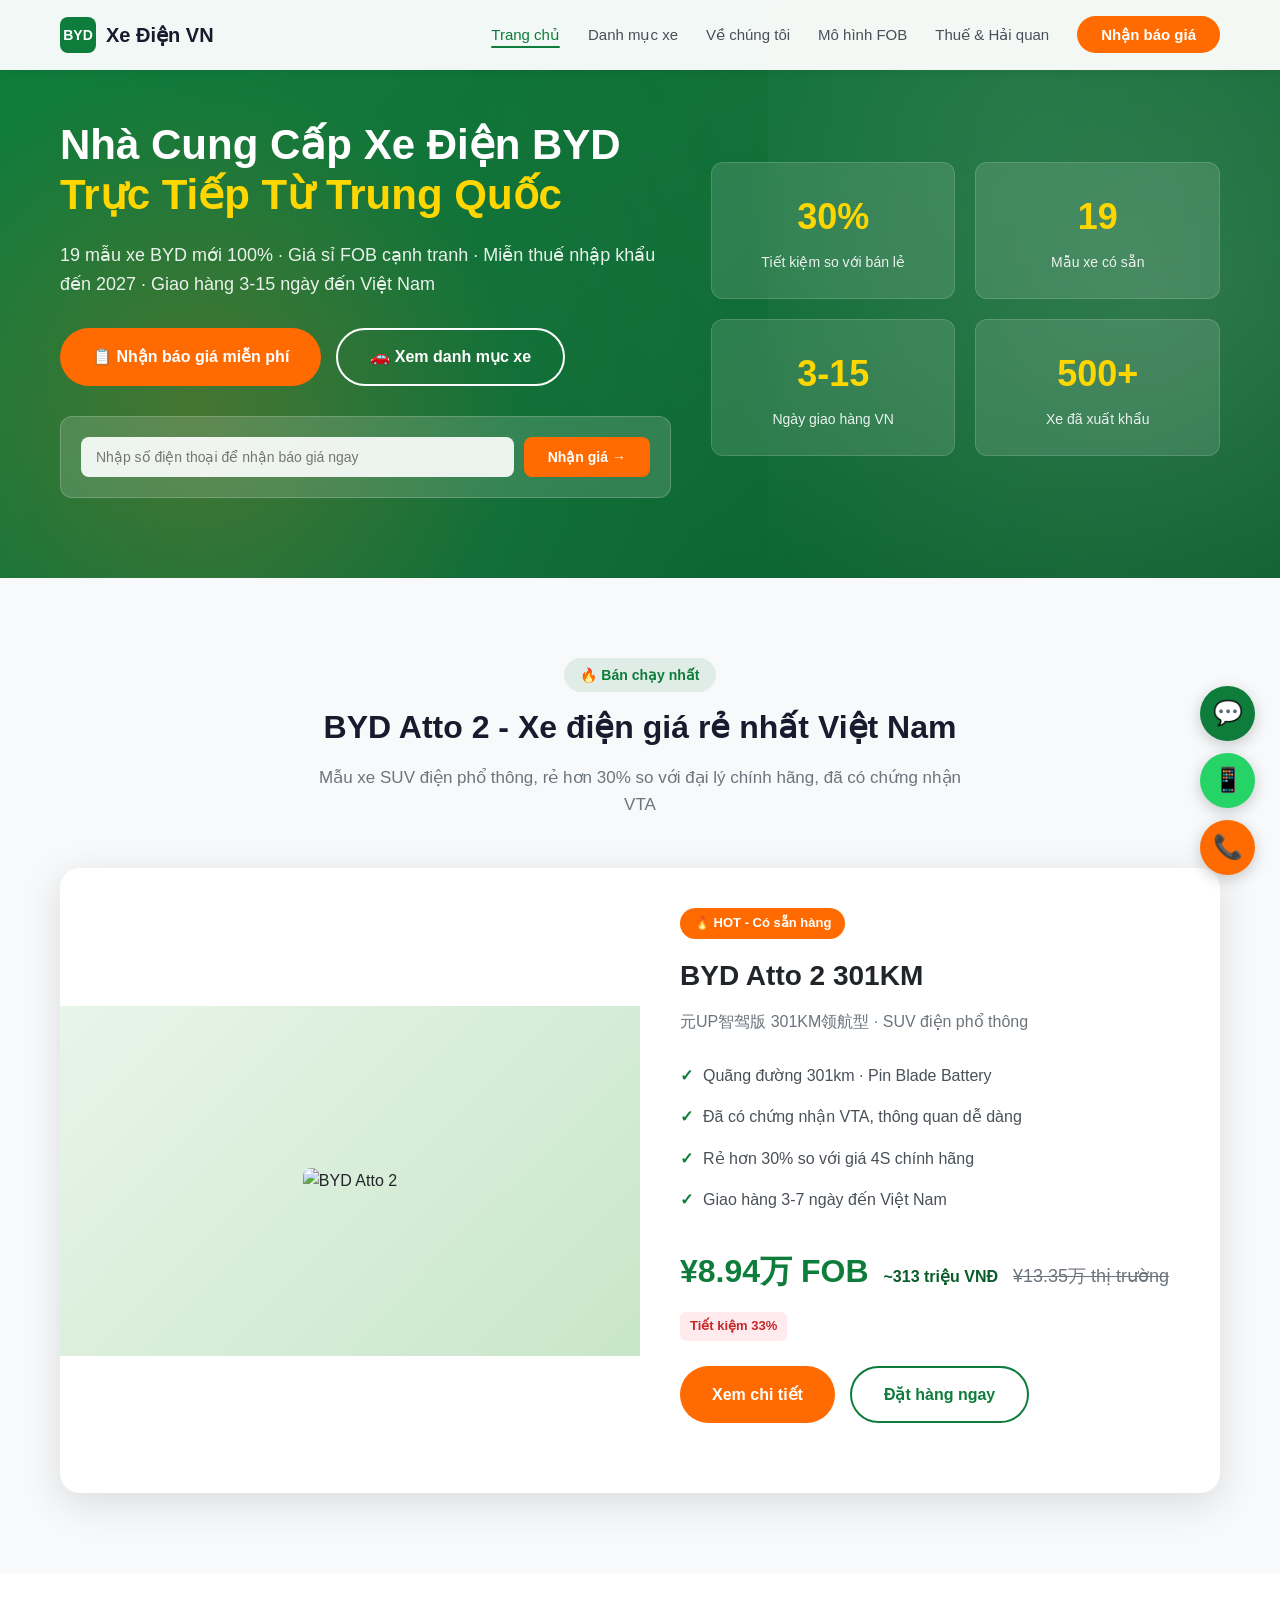
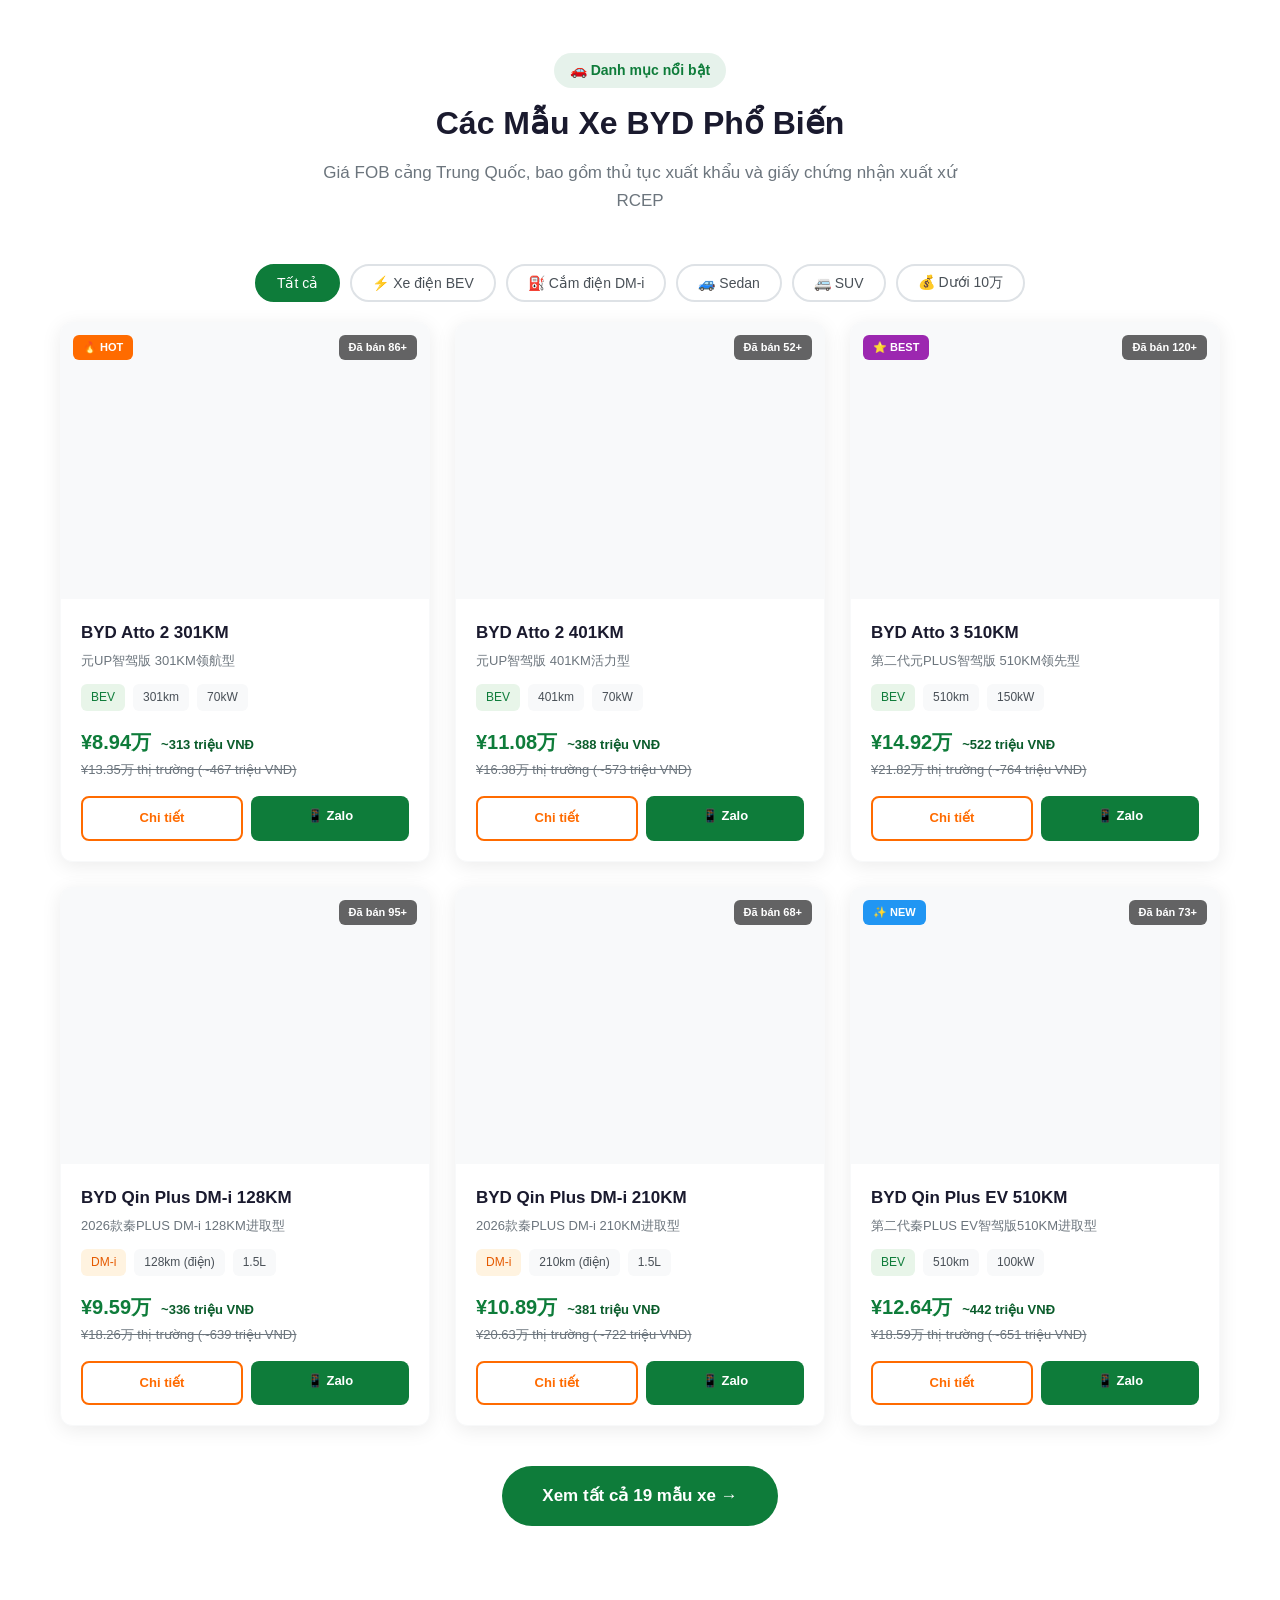
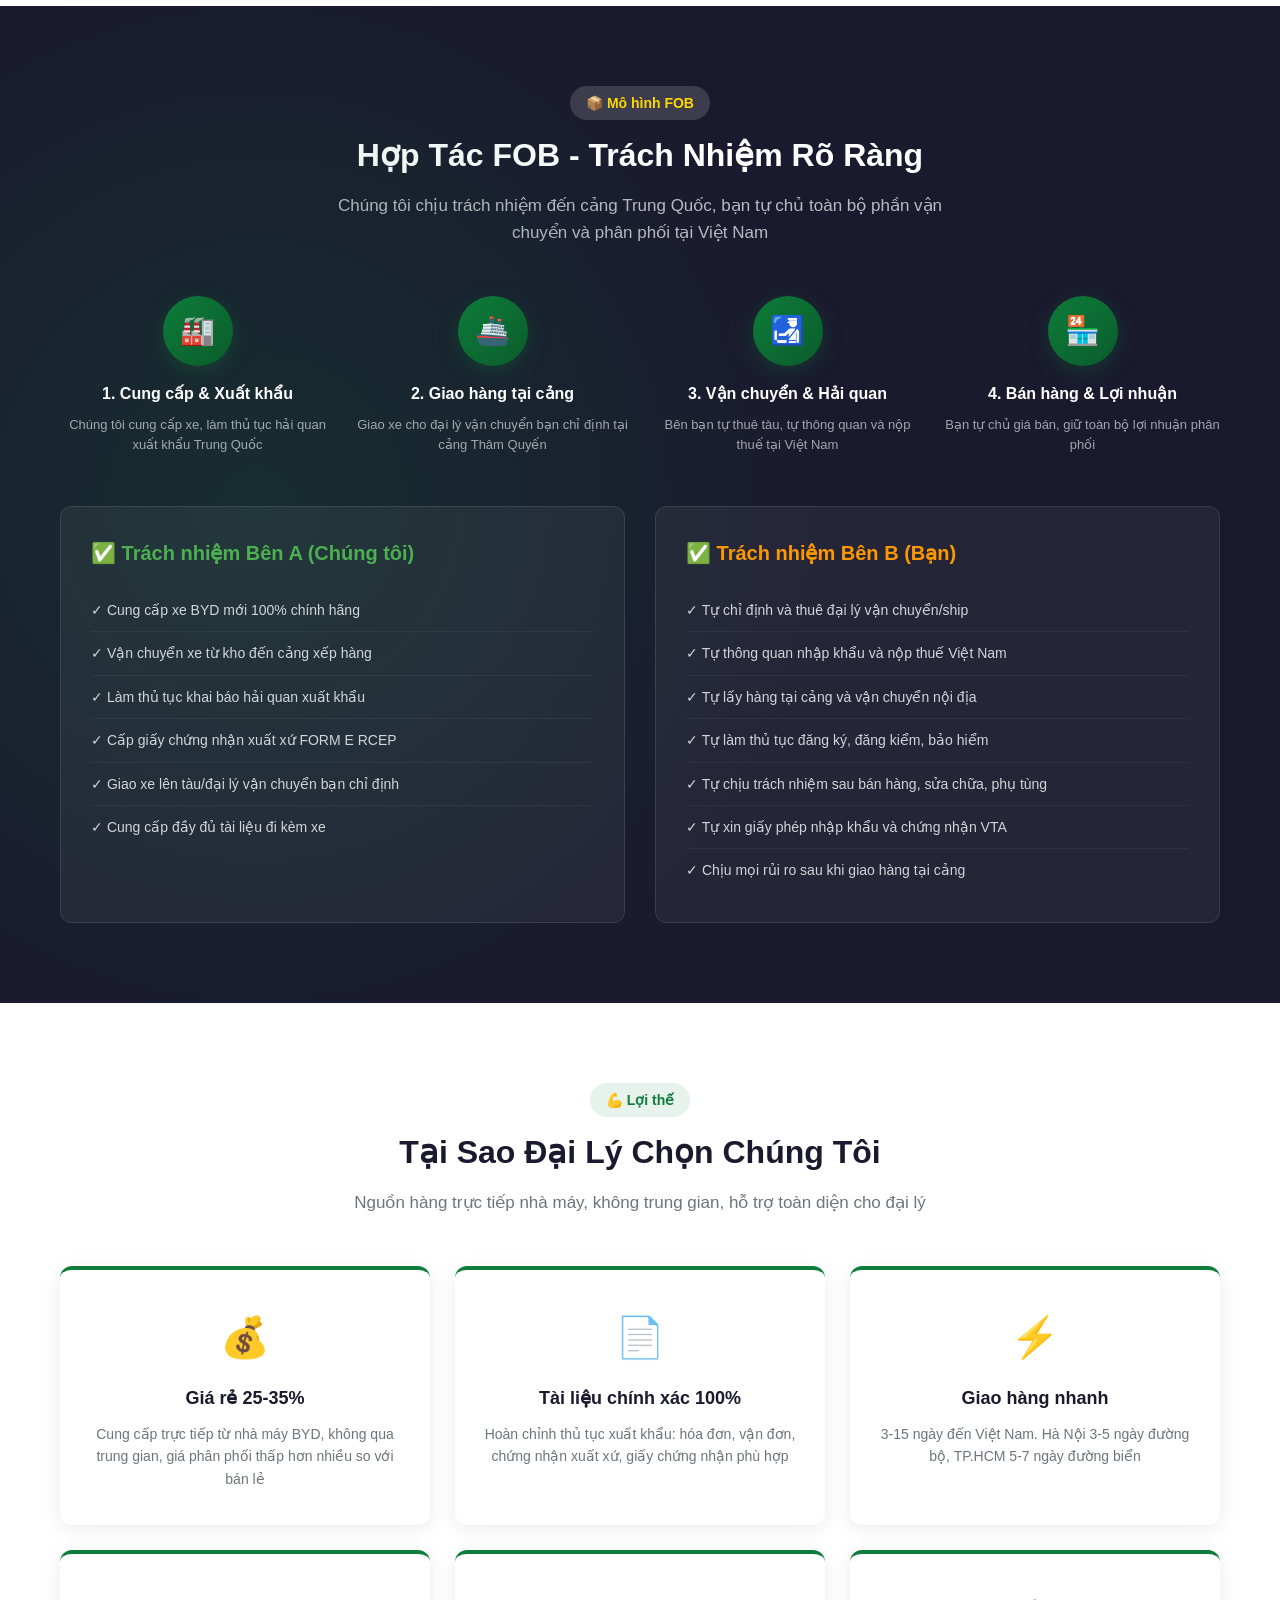
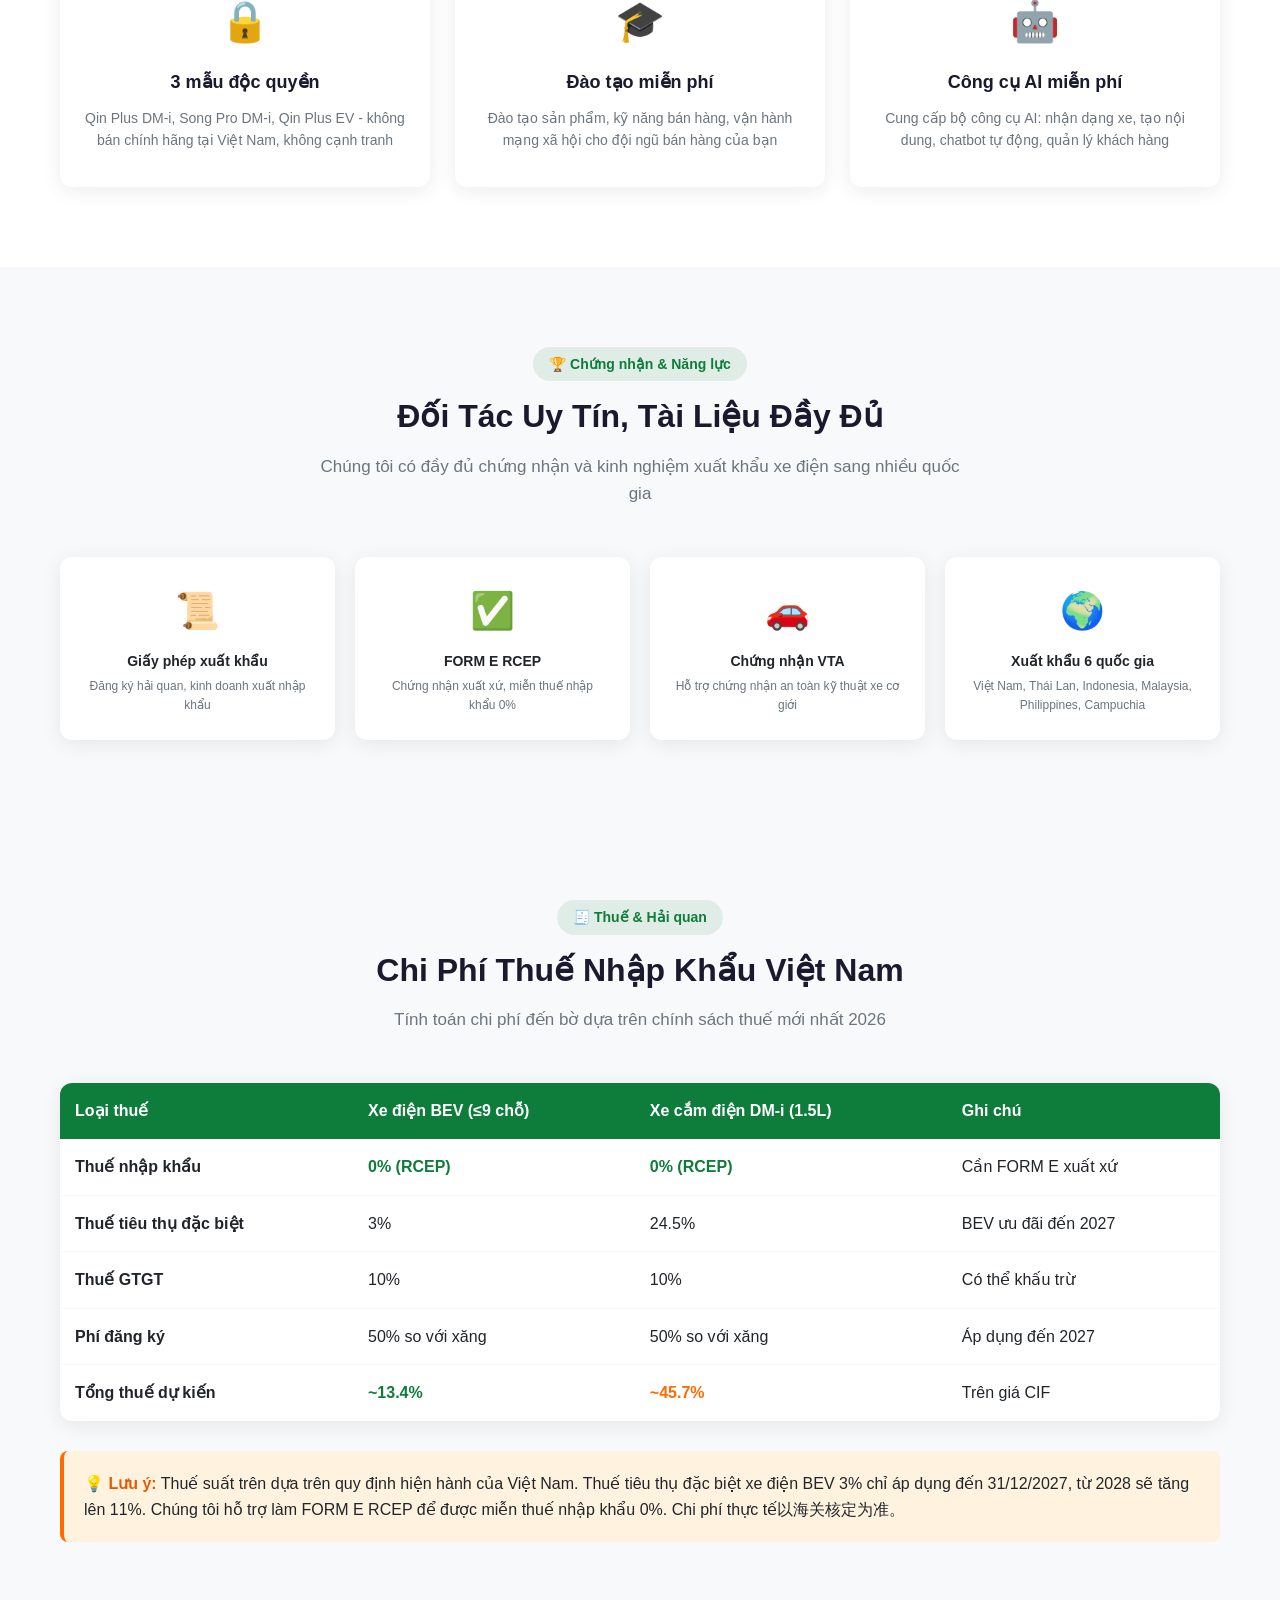
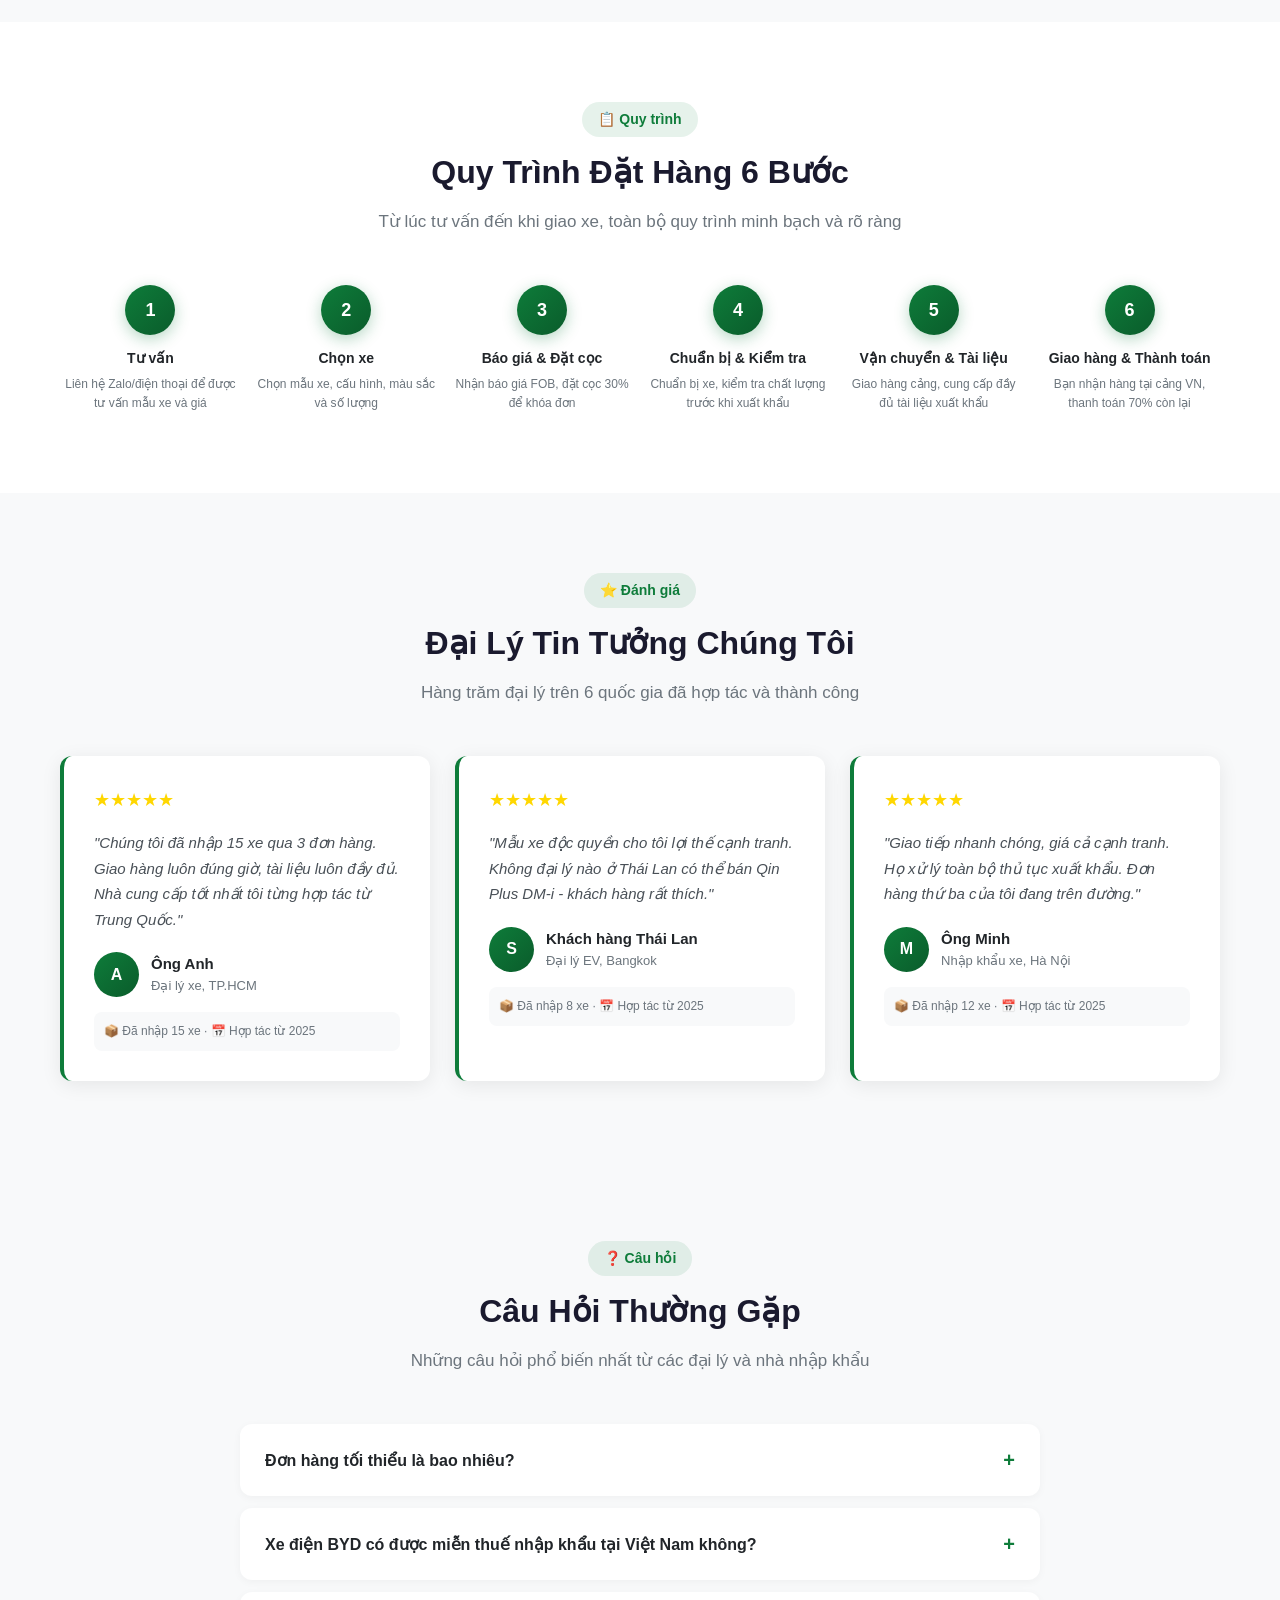
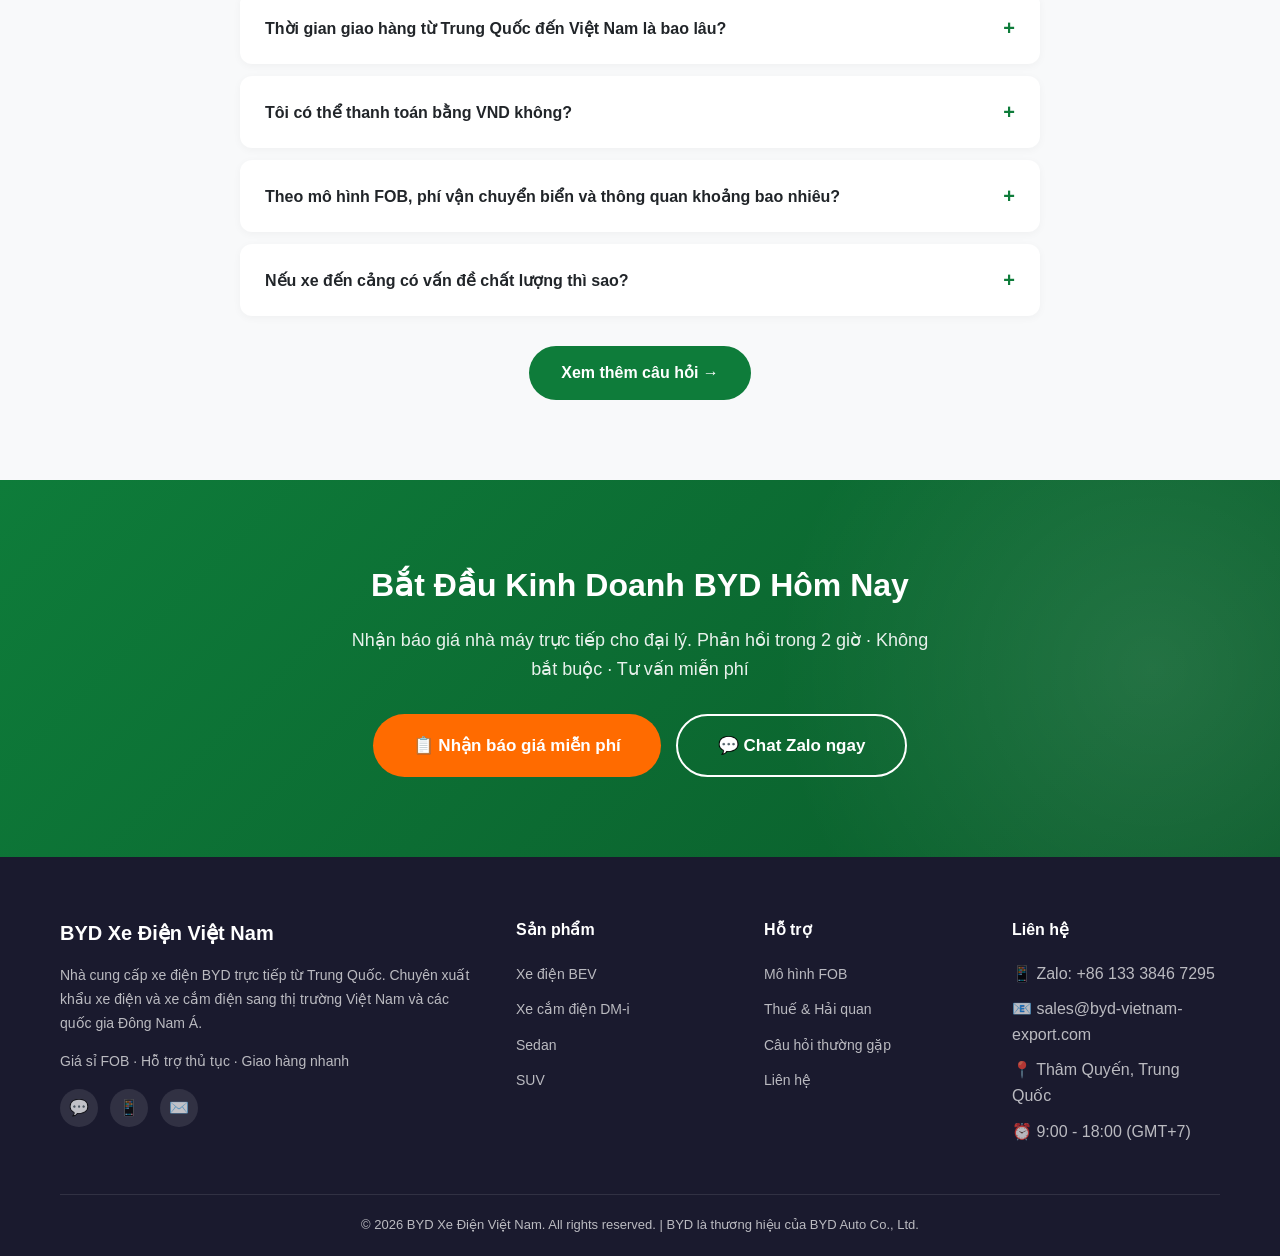
==== commit 9a6c8ef7: "Update index.html" ====
--- a/index.html
+++ b/index.html
@@ -4,7 +4,7 @@
     <meta charset="UTF-8">
     <meta name="viewport" content="width=device-width, initial-scale=1.0">
     <title>BYD Xe Điện - Nhà Cung Cấp Trực Tiếp Từ Trung Quốc | Giá Sỉ FOB</title>
-    <meta name="description" content="Nhà cung cấp xe điện BYD trực tiếp từ Trung Quốc. 19 mẫu xe, giá sỉ FOB cạnh tranh, miễn thuế nhập khẩu đến 2027. Giao hàng 3-10 ngày đến Việt Nam.">
+    <meta name="description" content="Nhà cung cấp xe điện BYD trực tiếp từ Trung Quốc. 19 mẫu xe, giá sỉ FOB cạnh tranh, miễn thuế nhập khẩu đến 2027. Giao hàng 3-15 ngày đến Việt Nam.">
     <meta name="keywords" content="xe điện BYD, nhập khẩu xe BYD, đại lý BYD Việt Nam, giá sỉ xe điện, FOB BYD">
     <link rel="preconnect" href="https://fonts.googleapis.com">
     <link href="https://fonts.googleapis.com/css2?family=Be+Vietnam+Pro:wght@300;400;500;600;700;800&display=swap" rel="stylesheet">
@@ -54,7 +54,7 @@
     <div class="container hero-content">
         <div>
             <h1>Nhà Cung Cấp Xe Điện BYD <span>Trực Tiếp Từ Trung Quốc</span></h1>
-            <p>19 mẫu xe BYD mới 100% · Giá sỉ FOB cạnh tranh · Miễn thuế nhập khẩu đến 2027 · Giao hàng 3-10 ngày đến Việt Nam</p>
+            <p>19 mẫu xe BYD mới 100% · Giá sỉ FOB cạnh tranh · Miễn thuế nhập khẩu đến 2027 · Giao hàng 3-15 ngày đến Việt Nam</p>
             <div class="hero-buttons">
                 <a href="contact.html" class="btn btn-accent">📋 Nhận báo giá miễn phí</a>
                 <a href="cars.html" class="btn btn-outline-white">🚗 Xem danh mục xe</a>
@@ -74,7 +74,7 @@
                 <div class="stat-label">Mẫu xe có sẵn</div>
             </div>
             <div class="stat-card">
-                <div class="stat-number">3-10</div>
+                <div class="stat-number">3-15</div>
                 <div class="stat-label">Ngày giao hàng VN</div>
             </div>
             <div class="stat-card">
@@ -225,7 +225,7 @@
             <div class="feature-card">
                 <div class="feature-icon">⚡</div>
                 <h4>Giao hàng nhanh</h4>
-                <p>3-10 ngày đến Việt Nam. Hà Nội 3-5 ngày đường bộ, TP.HCM 5-7 ngày đường biển</p>
+                <p>3-15 ngày đến Việt Nam. Hà Nội 3-5 ngày đường bộ, TP.HCM 5-7 ngày đường biển</p>
             </div>
             <div class="feature-card">
                 <div class="feature-icon">🔒</div>
@@ -461,7 +461,7 @@
                     <span>Thời gian giao hàng từ Trung Quốc đến Việt Nam là bao lâu?</span>
                     <span class="icon">+</span>
                 </div>
-                <div class="faq-answer"><p>3-10 ngày. Hà Nội: 3-5 ngày (đường bộ). TP.HCM: 5-7 ngày (đường biển). Thời gian tính từ ngày giao hàng tại cảng Trung Quốc.</p></div>
+                <div class="faq-answer"><p>3-15 ngày. Hà Nội: 3-5 ngày (đường bộ). TP.HCM: 5-7 ngày (đường biển). Thời gian tính từ ngày giao hàng tại cảng Trung Quốc.</p></div>
             </div>
             <div class="faq-item">
                 <div class="faq-question" onclick="toggleFaq(this)">
--- a/css/style.css
+++ b/css/style.css
@@ -1,8 +1,9 @@
 /* ===== Global Variables ===== */
 :root {
-    --primary: #00A651;
-    --primary-dark: #008a42;
+    --primary: #0E7C3A;
+    --primary-dark: #0a5c2b;
     --primary-light: #e8f5e9;
+    --primary-gradient: linear-gradient(135deg, #0E7C3A 0%, #0a5c2b 100%);
     --accent: #FF6B00;
     --accent-dark: #e55a00;
     --accent-light: #fff3e0;
@@ -13,6 +14,7 @@
     --gray-300: #dee2e6;
     --gray-100: #f8f9fa;
     --white: #ffffff;
+    --zalo: #0E7C3A;
     --shadow: 0 4px 20px rgba(0,0,0,0.08);
     --shadow-lg: 0 10px 40px rgba(0,0,0,0.12);
     --radius: 12px;
@@ -41,7 +43,7 @@
 .section { padding: 80px 0; }
 .section-header { text-align: center; margin-bottom: 50px; }
 .section-tag {
-    display: inline-block; background: rgba(0,166,81,0.1); color: var(--primary);
+    display: inline-block; background: rgba(14,124,58,0.1); color: var(--primary);
     padding: 6px 16px; border-radius: 50px; font-size: 14px; font-weight: 600; margin-bottom: 15px;
 }
 .section-title { font-size: 32px; font-weight: 800; color: var(--dark); margin-bottom: 15px; line-height: 1.3; }
@@ -54,11 +56,13 @@
     cursor: pointer; transition: var(--transition); border: none; white-space: nowrap;
 }
 .btn-primary { background: var(--primary); color: white; }
-.btn-primary:hover { background: var(--primary-dark); transform: translateY(-2px); box-shadow: 0 5px 20px rgba(0,166,81,0.4); }
+.btn-primary:hover { background: var(--primary-dark); transform: translateY(-2px); box-shadow: 0 5px 20px rgba(14,124,58,0.4); }
 .btn-accent { background: var(--accent); color: white; }
 .btn-accent:hover { background: var(--accent-dark); transform: translateY(-2px); box-shadow: 0 5px 20px rgba(255,107,0,0.4); }
 .btn-outline { background: transparent; color: var(--primary); border: 2px solid var(--primary); }
 .btn-outline:hover { background: var(--primary); color: white; }
+.btn-outline-accent { background: transparent; color: var(--accent); border: 2px solid var(--accent); }
+.btn-outline-accent:hover { background: var(--accent); color: white; }
 .btn-outline-white { background: transparent; color: white; border: 2px solid white; }
 .btn-outline-white:hover { background: white; color: var(--primary); }
 .btn-lg { padding: 16px 40px; font-size: 17px; }
@@ -85,12 +89,16 @@
 
 /* ===== Page Header (Inner Pages) ===== */
 .page-header {
-    background: linear-gradient(135deg, var(--primary) 0%, var(--primary-dark) 100%);
+    background: var(--primary-gradient);
     color: white; padding: 120px 0 60px; text-align: center; position: relative; overflow: hidden;
 }
 .page-header::before {
     content: ''; position: absolute; top: -50%; right: -20%; width: 60%; height: 200%;
     background: radial-gradient(circle, rgba(255,255,255,0.1) 0%, transparent 70%);
+}
+.page-header::after {
+    content: ''; position: absolute; bottom: -30%; left: -10%; width: 40%; height: 100%;
+    background: radial-gradient(circle, rgba(255,107,0,0.15) 0%, transparent 70%);
 }
 .page-header h1 { font-size: 38px; font-weight: 800; margin-bottom: 15px; position: relative; }
 .page-header p { font-size: 18px; opacity: 0.9; max-width: 600px; margin: 0 auto; position: relative; }
@@ -100,20 +108,48 @@
 
 /* ===== Hero (Homepage) ===== */
 .hero {
-    background: linear-gradient(135deg, #00A651 0%, #007a3d 100%);
+    background: var(--primary-gradient);
     color: white; padding: 120px 0 80px; position: relative; overflow: hidden;
 }
 .hero::before {
     content: ''; position: absolute; top: -50%; right: -20%; width: 60%; height: 200%;
-    background: radial-gradient(circle, rgba(255,255,255,0.1) 0%, transparent 70%);
+    background: radial-gradient(circle, rgba(255,255,255,0.12) 0%, transparent 70%);
+}
+.hero::after {
+    content: ''; position: absolute; bottom: -30%; left: -10%; width: 50%; height: 120%;
+    background: radial-gradient(circle, rgba(255,107,0,0.2) 0%, transparent 70%);
+}
+.hero-pattern {
+    position: absolute; top: 0; left: 0; right: 0; bottom: 0;
+    background-image: 
+        radial-gradient(circle at 20% 80%, rgba(255,255,255,0.05) 0%, transparent 50%),
+        radial-gradient(circle at 80% 20%, rgba(255,255,255,0.05) 0%, transparent 50%);
+    pointer-events: none;
 }
 .hero-content { position: relative; z-index: 1; display: grid; grid-template-columns: 1.2fr 1fr; gap: 40px; align-items: center; }
 .hero h1 { font-size: 42px; font-weight: 800; line-height: 1.2; margin-bottom: 20px; }
 .hero h1 span { color: #FFD700; }
 .hero p { font-size: 18px; opacity: 0.9; margin-bottom: 30px; }
-.hero-buttons { display: flex; gap: 15px; flex-wrap: wrap; }
+.hero-buttons { display: flex; gap: 15px; flex-wrap: wrap; margin-bottom: 30px; }
+.hero-quick-form {
+    background: rgba(255,255,255,0.15); backdrop-filter: blur(15px);
+    padding: 20px; border-radius: var(--radius); display: flex; gap: 10px;
+    border: 1px solid rgba(255,255,255,0.2);
+}
+.hero-quick-form input {
+    flex: 1; padding: 12px 15px; border: none; border-radius: 8px;
+    font-size: 14px; background: rgba(255,255,255,0.9);
+}
+.hero-quick-form button {
+    padding: 12px 24px; background: var(--accent); color: white;
+    border-radius: 8px; font-weight: 600; font-size: 14px;
+}
 .hero-stats { display: grid; grid-template-columns: repeat(2, 1fr); gap: 20px; }
-.stat-card { background: rgba(255,255,255,0.15); backdrop-filter: blur(10px); padding: 25px; border-radius: var(--radius); text-align: center; }
+.stat-card {
+    background: rgba(255,255,255,0.12); backdrop-filter: blur(15px);
+    padding: 25px; border-radius: var(--radius); text-align: center;
+    border: 1px solid rgba(255,255,255,0.15);
+}
 .stat-number { font-size: 36px; font-weight: 800; color: #FFD700; }
 .stat-label { font-size: 14px; opacity: 0.9; margin-top: 5px; }
 
@@ -134,17 +170,24 @@
 .hot-features li::before { content: '✓'; color: var(--primary); font-weight: bold; }
 .hot-price { display: flex; align-items: baseline; gap: 15px; margin-bottom: 25px; flex-wrap: wrap; }
 .hot-price .fob { font-size: 32px; font-weight: 800; color: var(--primary); }
+.hot-price .fob-vnd { font-size: 16px; color: var(--primary-dark); font-weight: 600; }
 .hot-price .market { font-size: 18px; color: var(--gray-500); text-decoration: line-through; }
 .hot-price .save { background: #ffebee; color: #c62828; padding: 4px 10px; border-radius: 6px; font-size: 13px; font-weight: 600; }
 
 /* ===== Filter Bar ===== */
-.filter-bar { display: flex; flex-wrap: wrap; gap: 10px; margin-bottom: 30px; justify-content: center; }
+.filter-bar { display: flex; flex-wrap: wrap; gap: 10px; margin-bottom: 20px; justify-content: center; }
 .filter-btn {
     padding: 8px 20px; border: 2px solid var(--gray-300); background: white; border-radius: 50px;
     font-size: 14px; font-weight: 500; transition: var(--transition); color: var(--gray-700);
 }
 .filter-btn:hover { border-color: var(--primary); color: var(--primary); }
 .filter-btn.active { background: var(--primary); color: white; border-color: var(--primary); }
+.price-filter { display: flex; align-items: center; justify-content: center; gap: 15px; margin-bottom: 30px; flex-wrap: wrap; }
+.price-filter label { font-size: 14px; font-weight: 600; color: var(--gray-700); }
+.price-filter select {
+    padding: 8px 15px; border: 2px solid var(--gray-300); border-radius: 8px;
+    font-size: 14px; background: white; cursor: pointer;
+}
 
 /* ===== Car Grid ===== */
 .car-grid { display: grid; grid-template-columns: repeat(3, 1fr); gap: 25px; }
@@ -153,14 +196,23 @@
     transition: var(--transition); border: 1px solid var(--gray-100); display: flex; flex-direction: column;
 }
 .car-card:hover { transform: translateY(-5px); box-shadow: var(--shadow-lg); }
-.car-image { height: 200px; background: var(--gray-100); display: flex; align-items: center; justify-content: center; position: relative; overflow: hidden; padding: 15px; }
-.car-image img { max-height: 170px; object-fit: contain; transition: transform 0.3s; border-radius: 6px; }
+.car-image {
+    height: 220px; background: var(--gray-100); position: relative; overflow: hidden;
+    aspect-ratio: 4/3; height: auto;
+}
+.car-image img {
+    width: 100%; height: 100%; object-fit: cover; transition: transform 0.3s;
+}
 .car-card:hover .car-image img { transform: scale(1.05); }
-.car-tag { position: absolute; top: 12px; left: 12px; padding: 4px 10px; border-radius: 6px; font-size: 11px; font-weight: 700; color: white; }
+.car-tag { position: absolute; top: 12px; left: 12px; padding: 4px 10px; border-radius: 6px; font-size: 11px; font-weight: 700; color: white; z-index: 2; }
 .tag-hot { background: var(--accent); }
 .tag-new { background: #2196F3; }
 .tag-best { background: #9C27B0; }
 .tag-flagship { background: var(--dark); }
+.car-sold {
+    position: absolute; top: 12px; right: 12px; background: rgba(0,0,0,0.6);
+    color: white; padding: 4px 10px; border-radius: 6px; font-size: 11px; font-weight: 600; z-index: 2;
+}
 .car-body { padding: 20px; flex: 1; display: flex; flex-direction: column; }
 .car-name { font-size: 17px; font-weight: 700; margin-bottom: 5px; color: var(--dark); }
 .car-name-cn { font-size: 13px; color: var(--gray-500); margin-bottom: 12px; }
@@ -168,27 +220,37 @@
 .spec-item { font-size: 12px; background: var(--gray-100); padding: 4px 10px; border-radius: 6px; color: var(--gray-700); }
 .spec-item.bev { background: var(--primary-light); color: var(--primary); }
 .spec-item.dmi { background: var(--accent-light); color: var(--accent-dark); }
-.car-prices { display: flex; align-items: baseline; gap: 10px; margin-bottom: 15px; }
+.car-prices { margin-bottom: 15px; }
+.car-price-main { display: flex; align-items: baseline; gap: 10px; }
 .car-fob { font-size: 20px; font-weight: 800; color: var(--primary); }
-.car-market { font-size: 13px; color: var(--gray-500); text-decoration: line-through; }
+.car-fob-vnd { font-size: 13px; color: var(--primary-dark); font-weight: 600; }
+.car-market { font-size: 13px; color: var(--gray-500); text-decoration: line-through; margin-top: 2px; }
 .car-actions { display: flex; gap: 8px; margin-top: auto; }
 .car-btn { flex: 1; padding: 10px; border-radius: 8px; font-size: 13px; font-weight: 600; transition: var(--transition); text-align: center; }
-.car-btn-detail { background: var(--gray-100); color: var(--gray-700); }
-.car-btn-detail:hover { background: var(--gray-300); }
-.car-btn-zalo { background: #0068FF; color: white; }
-.car-btn-zalo:hover { background: #0052cc; }
+.car-btn-detail { background: transparent; color: var(--accent); border: 2px solid var(--accent); }
+.car-btn-detail:hover { background: var(--accent); color: white; }
+.car-btn-zalo { background: var(--zalo); color: white; }
+.car-btn-zalo:hover { background: var(--primary-dark); }
 
 /* ===== FOB Section ===== */
-.fob-section { background: var(--dark); color: white; }
+.fob-section { background: var(--dark); color: white; position: relative; overflow: hidden; }
+.fob-section::before {
+    content: ''; position: absolute; top: 0; left: 0; right: 0; bottom: 0;
+    background: radial-gradient(circle at 20% 50%, rgba(14,124,58,0.2) 0%, transparent 50%);
+}
 .fob-section .section-title { color: white; }
 .fob-section .section-desc { color: rgba(255,255,255,0.7); }
 .fob-section .section-tag { background: rgba(255,255,255,0.15); color: #FFD700; }
-.fob-flow { display: grid; grid-template-columns: repeat(4, 1fr); gap: 20px; margin: 50px 0; }
+.fob-flow { display: grid; grid-template-columns: repeat(4, 1fr); gap: 20px; margin: 50px 0; position: relative; z-index: 1; }
 .fob-step { text-align: center; position: relative; }
-.fob-step-icon { width: 70px; height: 70px; background: var(--primary); border-radius: 50%; display: flex; align-items: center; justify-content: center; margin: 0 auto 15px; font-size: 28px; }
+.fob-step-icon {
+    width: 70px; height: 70px; background: var(--primary-gradient); border-radius: 50%;
+    display: flex; align-items: center; justify-content: center; margin: 0 auto 15px; font-size: 28px;
+    box-shadow: 0 5px 20px rgba(14,124,58,0.3);
+}
 .fob-step h4 { font-size: 16px; margin-bottom: 8px; }
 .fob-step p { font-size: 13px; color: rgba(255,255,255,0.6); }
-.fob-responsibility { display: grid; grid-template-columns: 1fr 1fr; gap: 30px; margin-top: 40px; }
+.fob-responsibility { display: grid; grid-template-columns: 1fr 1fr; gap: 30px; margin-top: 40px; position: relative; z-index: 1; }
 .resp-card { background: rgba(255,255,255,0.05); padding: 30px; border-radius: var(--radius); border: 1px solid rgba(255,255,255,0.1); }
 .resp-card h4 { font-size: 20px; margin-bottom: 20px; display: flex; align-items: center; gap: 10px; }
 .resp-card.a h4 { color: #4CAF50; }
@@ -203,6 +265,18 @@
 .feature-icon { font-size: 40px; margin-bottom: 15px; }
 .feature-card h4 { font-size: 18px; font-weight: 700; margin-bottom: 10px; color: var(--dark); }
 .feature-card p { font-size: 14px; color: var(--gray-500); }
+
+/* ===== Certifications ===== */
+.cert-section { background: var(--gray-100); }
+.cert-showcase { display: grid; grid-template-columns: repeat(4, 1fr); gap: 20px; margin-top: 40px; }
+.cert-item {
+    background: white; padding: 25px; border-radius: var(--radius); text-align: center;
+    box-shadow: var(--shadow); transition: var(--transition);
+}
+.cert-item:hover { transform: translateY(-3px); }
+.cert-icon { font-size: 36px; margin-bottom: 10px; }
+.cert-item h5 { font-size: 14px; font-weight: 600; margin-bottom: 5px; }
+.cert-item p { font-size: 12px; color: var(--gray-500); }
 
 /* ===== Tax Table ===== */
 .tax-section { background: var(--gray-100); }
@@ -216,19 +290,27 @@
 /* ===== Process Steps ===== */
 .process-steps { display: grid; grid-template-columns: repeat(6, 1fr); gap: 15px; }
 .process-step { text-align: center; position: relative; }
-.process-num { width: 50px; height: 50px; background: var(--primary); color: white; border-radius: 50%; display: flex; align-items: center; justify-content: center; font-weight: 800; font-size: 18px; margin: 0 auto 12px; }
+.process-num { width: 50px; height: 50px; background: var(--primary-gradient); color: white; border-radius: 50%; display: flex; align-items: center; justify-content: center; font-weight: 800; font-size: 18px; margin: 0 auto 12px; box-shadow: 0 4px 15px rgba(14,124,58,0.3); }
 .process-step h5 { font-size: 14px; font-weight: 600; margin-bottom: 5px; }
 .process-step p { font-size: 12px; color: var(--gray-500); }
 
 /* ===== Testimonials ===== */
+.testimonials-section { background: var(--gray-100); }
 .testimonials-grid { display: grid; grid-template-columns: repeat(3, 1fr); gap: 25px; }
-.testimonial-card { background: white; padding: 30px; border-radius: var(--radius); box-shadow: var(--shadow); }
+.testimonial-card {
+    background: white; padding: 30px; border-radius: var(--radius); box-shadow: var(--shadow);
+    border-left: 4px solid var(--primary);
+}
 .testimonial-stars { color: #FFD700; font-size: 18px; margin-bottom: 15px; }
 .testimonial-text { font-size: 15px; color: var(--gray-700); margin-bottom: 20px; font-style: italic; line-height: 1.7; }
 .testimonial-author { display: flex; align-items: center; gap: 12px; }
-.author-avatar { width: 45px; height: 45px; border-radius: 50%; background: var(--primary); color: white; display: flex; align-items: center; justify-content: center; font-weight: 700; font-size: 16px; }
+.author-avatar { width: 45px; height: 45px; border-radius: 50%; background: var(--primary-gradient); color: white; display: flex; align-items: center; justify-content: center; font-weight: 700; font-size: 16px; }
 .author-info h5 { font-size: 15px; font-weight: 600; }
 .author-info p { font-size: 13px; color: var(--gray-500); }
+.testimonial-proof {
+    margin-top: 15px; padding: 10px; background: var(--gray-100); border-radius: 8px;
+    font-size: 12px; color: var(--gray-500); display: flex; align-items: center; gap: 8px;
+}
 
 /* ===== FAQ ===== */
 .faq-section { background: var(--gray-100); }
@@ -243,17 +325,21 @@
 .faq-answer p { color: var(--gray-700); font-size: 15px; line-height: 1.7; }
 
 /* ===== Contact Section ===== */
-.contact-section { background: linear-gradient(135deg, var(--primary) 0%, var(--primary-dark) 100%); color: white; }
+.contact-section { background: var(--primary-gradient); color: white; position: relative; overflow: hidden; }
+.contact-section::before {
+    content: ''; position: absolute; top: -50%; right: -20%; width: 60%; height: 200%;
+    background: radial-gradient(circle, rgba(255,255,255,0.1) 0%, transparent 70%);
+}
 .contact-section .section-title { color: white; }
 .contact-section .section-desc { color: rgba(255,255,255,0.8); }
 .contact-section .section-tag { background: rgba(255,255,255,0.15); color: #FFD700; }
-.contact-grid { display: grid; grid-template-columns: 1fr 1.2fr; gap: 40px; align-items: start; }
+.contact-grid { display: grid; grid-template-columns: 1fr 1.2fr; gap: 40px; align-items: start; position: relative; z-index: 1; }
 .contact-info h3 { font-size: 24px; margin-bottom: 25px; }
 .contact-item { display: flex; gap: 15px; margin-bottom: 20px; align-items: flex-start; }
 .contact-icon { width: 45px; height: 45px; background: rgba(255,255,255,0.2); border-radius: 12px; display: flex; align-items: center; justify-content: center; font-size: 20px; flex-shrink: 0; }
 .contact-item h5 { font-size: 14px; opacity: 0.8; margin-bottom: 3px; }
 .contact-item p { font-size: 16px; font-weight: 600; }
-.contact-form { background: white; padding: 35px; border-radius: var(--radius); color: var(--dark); }
+.contact-form { background: white; padding: 35px; border-radius: var(--radius); color: var(--dark); box-shadow: var(--shadow-lg); }
 .contact-form h3 { font-size: 22px; margin-bottom: 25px; color: var(--dark); }
 .form-row { display: grid; grid-template-columns: 1fr 1fr; gap: 15px; margin-bottom: 15px; }
 .form-group { margin-bottom: 15px; }
@@ -300,17 +386,18 @@
 .car-detail-hero { display: grid; grid-template-columns: 1.2fr 1fr; gap: 40px; align-items: start; margin-bottom: 50px; }
 .car-detail-gallery { background: var(--gray-100); border-radius: var(--radius-lg); padding: 30px; }
 .car-detail-main-image { width: 100%; height: 350px; display: flex; align-items: center; justify-content: center; margin-bottom: 15px; }
-.car-detail-main-image img { max-height: 320px; border-radius: 8px; }
+.car-detail-main-image img { max-height: 320px; border-radius: 8px; object-fit: contain; }
 .car-detail-thumbs { display: grid; grid-template-columns: repeat(4, 1fr); gap: 10px; }
 .car-detail-thumb { height: 70px; background: white; border-radius: 8px; display: flex; align-items: center; justify-content: center; cursor: pointer; border: 2px solid transparent; transition: var(--transition); padding: 5px; }
 .car-detail-thumb.active { border-color: var(--primary); }
-.car-detail-thumb img { max-height: 55px; border-radius: 4px; }
+.car-detail-thumb img { max-height: 55px; border-radius: 4px; object-fit: contain; }
 .car-detail-info h1 { font-size: 28px; font-weight: 800; margin-bottom: 8px; color: var(--dark); }
 .car-detail-subtitle { font-size: 15px; color: var(--gray-500); margin-bottom: 20px; }
 .car-detail-tags { display: flex; gap: 8px; margin-bottom: 25px; flex-wrap: wrap; }
 .car-detail-price-box { background: linear-gradient(135deg, var(--primary-light), #c8e6c9); padding: 25px; border-radius: var(--radius); margin-bottom: 25px; }
 .price-row { display: flex; justify-content: space-between; padding: 8px 0; border-bottom: 1px solid rgba(0,0,0,0.05); font-size: 14px; }
 .price-row:last-child { border-bottom: none; font-weight: 700; font-size: 18px; color: var(--primary); padding-top: 12px; }
+.price-vnd { font-size: 12px; color: var(--primary-dark); font-weight: 600; }
 .car-detail-cta { display: flex; gap: 12px; margin-bottom: 25px; }
 .car-detail-cta .btn { flex: 1; }
 .car-detail-specs { display: grid; grid-template-columns: repeat(2, 1fr); gap: 12px; }
@@ -329,6 +416,22 @@
 .compare-table .highlight { background: var(--primary-light); font-weight: 600; }
 .related-cars { display: grid; grid-template-columns: repeat(3, 1fr); gap: 20px; }
 
+/* ===== Sticky Bottom Bar (Car Detail) ===== */
+.sticky-bottom-bar {
+    position: fixed; bottom: 0; left: 0; right: 0; z-index: 998;
+    background: white; box-shadow: 0 -4px 20px rgba(0,0,0,0.1);
+    padding: 15px 20px; display: none;
+}
+.sticky-bottom-bar.show { display: block; }
+.sticky-bar-inner {
+    max-width: 1200px; margin: 0 auto; display: flex;
+    align-items: center; justify-content: space-between; gap: 20px;
+}
+.sticky-price { display: flex; flex-direction: column; }
+.sticky-price .main { font-size: 22px; font-weight: 800; color: var(--primary); }
+.sticky-price .sub { font-size: 13px; color: var(--gray-500); }
+.sticky-actions { display: flex; gap: 10px; }
+
 /* ===== Footer ===== */
 .footer { background: var(--dark); color: rgba(255,255,255,0.7); padding: 60px 0 20px; }
 .footer-grid { display: grid; grid-template-columns: 2fr 1fr 1fr 1fr; gap: 40px; margin-bottom: 40px; }
@@ -347,9 +450,14 @@
 .floating-buttons { position: fixed; bottom: 25px; right: 25px; z-index: 999; display: flex; flex-direction: column; gap: 12px; }
 .float-btn { width: 55px; height: 55px; border-radius: 50%; display: flex; align-items: center; justify-content: center; font-size: 24px; color: white; box-shadow: 0 4px 15px rgba(0,0,0,0.2); transition: var(--transition); }
 .float-btn:hover { transform: scale(1.1); }
-.float-zalo { background: #0068FF; }
+.float-zalo { background: var(--zalo); }
 .float-whatsapp { background: #25D366; }
 .float-phone { background: var(--accent); }
+.float-close {
+    position: absolute; top: -8px; right: -8px; width: 22px; height: 22px;
+    background: var(--gray-700); border-radius: 50%; font-size: 12px;
+    display: none; align-items: center; justify-content: center; cursor: pointer;
+}
 
 /* ===== Pagination ===== */
 .pagination { display: flex; justify-content: center; gap: 8px; margin-top: 40px; }
@@ -373,9 +481,11 @@
     .about-values { grid-template-columns: 1fr; }
     .team-grid { grid-template-columns: repeat(2, 1fr); }
     .cert-grid { grid-template-columns: repeat(2, 1fr); }
+    .cert-showcase { grid-template-columns: repeat(2, 1fr); }
     .car-detail-hero { grid-template-columns: 1fr; }
     .detail-features { grid-template-columns: repeat(2, 1fr); }
     .related-cars { grid-template-columns: repeat(2, 1fr); }
+    .hero-quick-form { flex-direction: column; }
 }
 @media (max-width: 768px) {
     .nav-links { display: none; position: absolute; top: 70px; left: 0; right: 0; background: white; flex-direction: column; padding: 20px; box-shadow: var(--shadow); gap: 15px; }
@@ -399,6 +509,7 @@
     .about-stats { grid-template-columns: repeat(2, 1fr); }
     .team-grid { grid-template-columns: repeat(2, 1fr); }
     .cert-grid { grid-template-columns: 1fr; }
+    .cert-showcase { grid-template-columns: 1fr; }
     .car-detail-specs { grid-template-columns: 1fr; }
     .detail-features { grid-template-columns: 1fr; }
     .related-cars { grid-template-columns: 1fr; }
@@ -406,4 +517,8 @@
     .hot-content { padding: 25px; }
     .hot-content h3 { font-size: 22px; }
     .hot-price .fob { font-size: 26px; }
-}
+    .sticky-bar-inner { flex-direction: column; align-items: stretch; }
+    .sticky-actions { flex-direction: column; }
+    .floating-buttons { bottom: 15px; right: 15px; }
+    .float-btn { width: 48px; height: 48px; font-size: 20px; }
+}
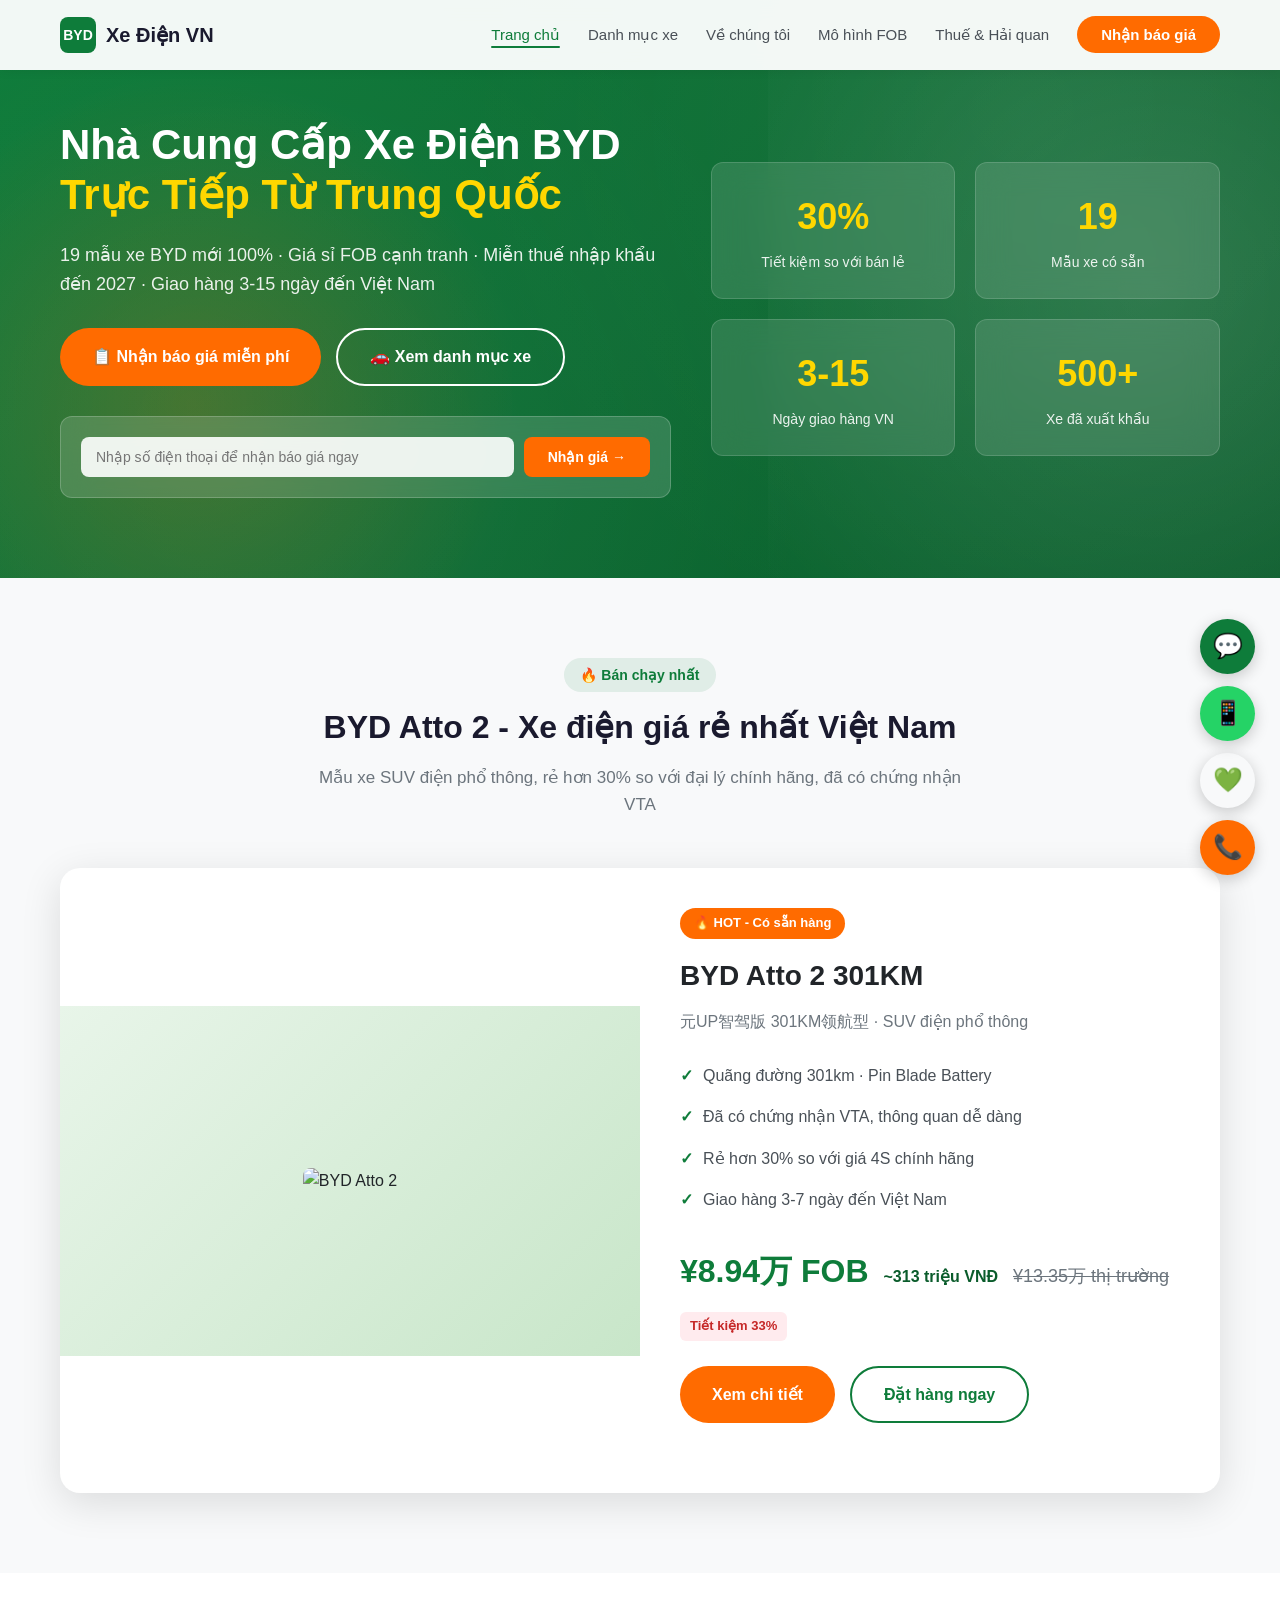
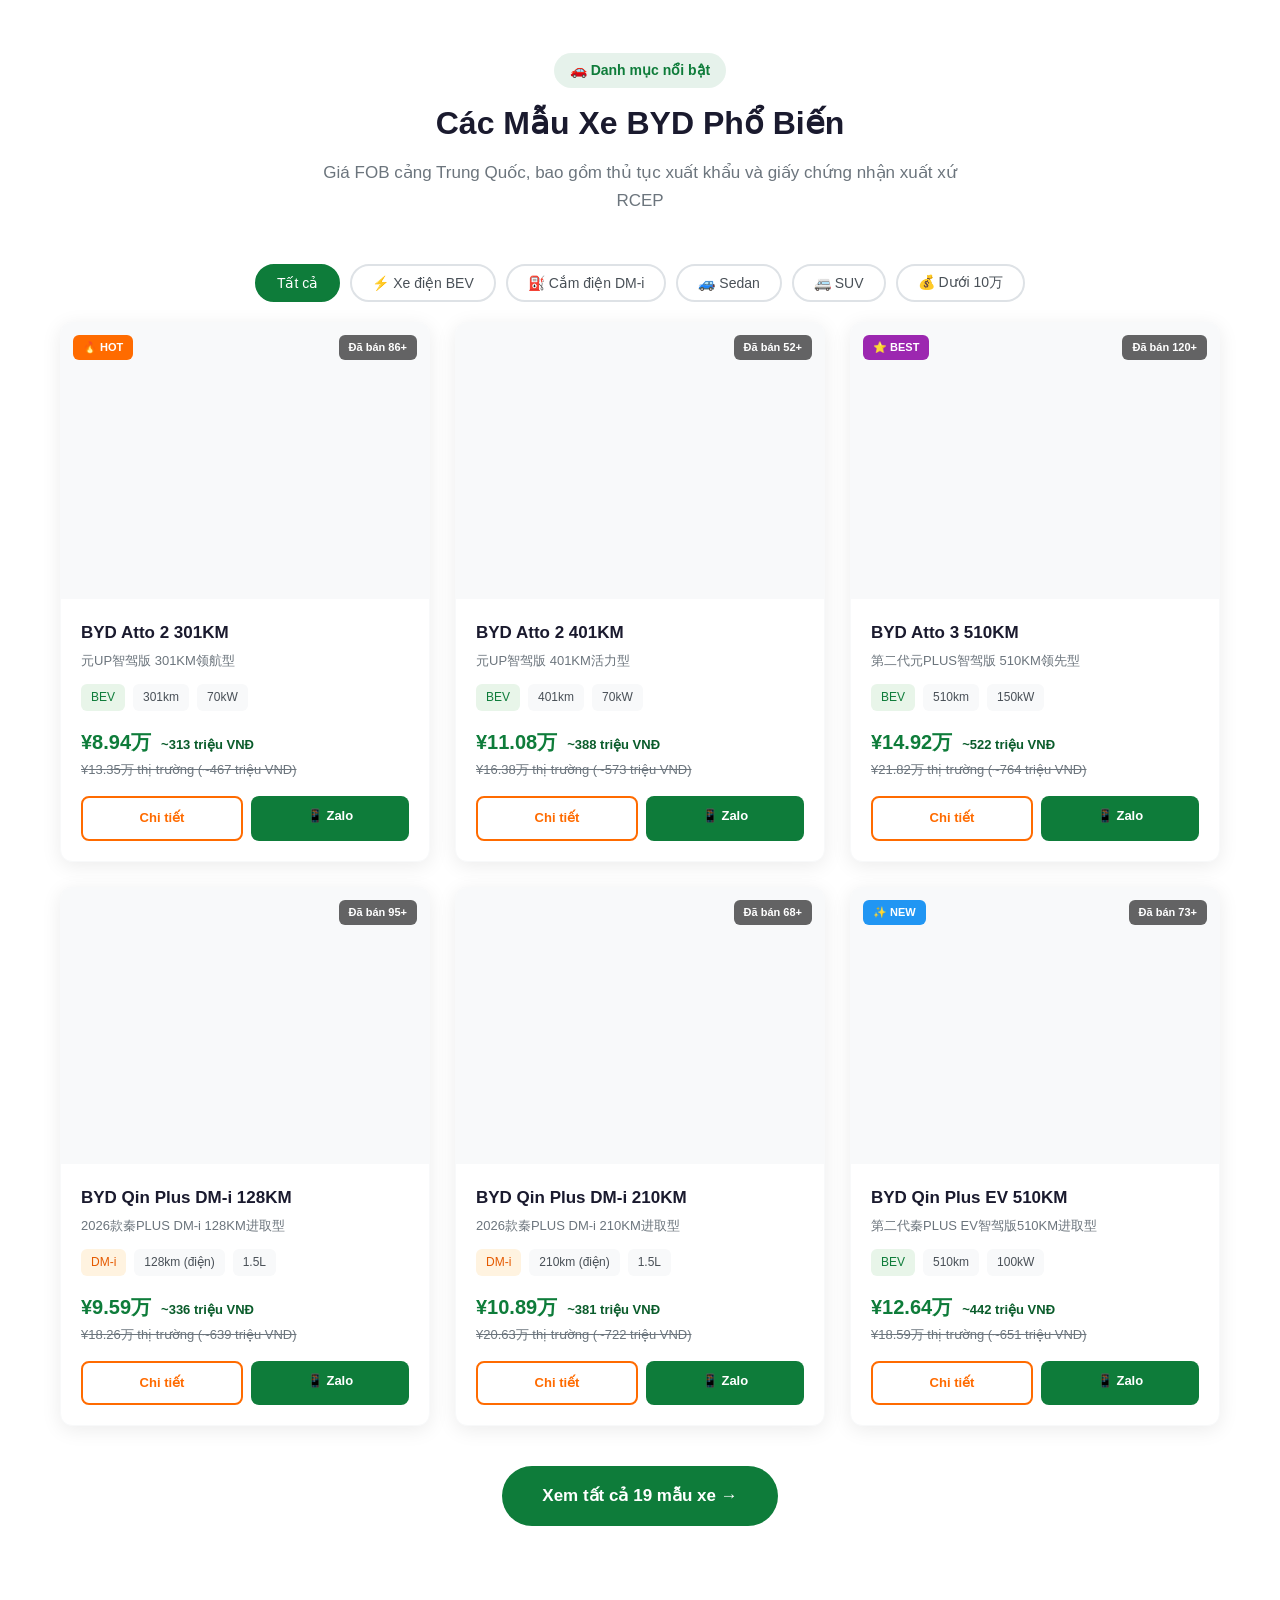
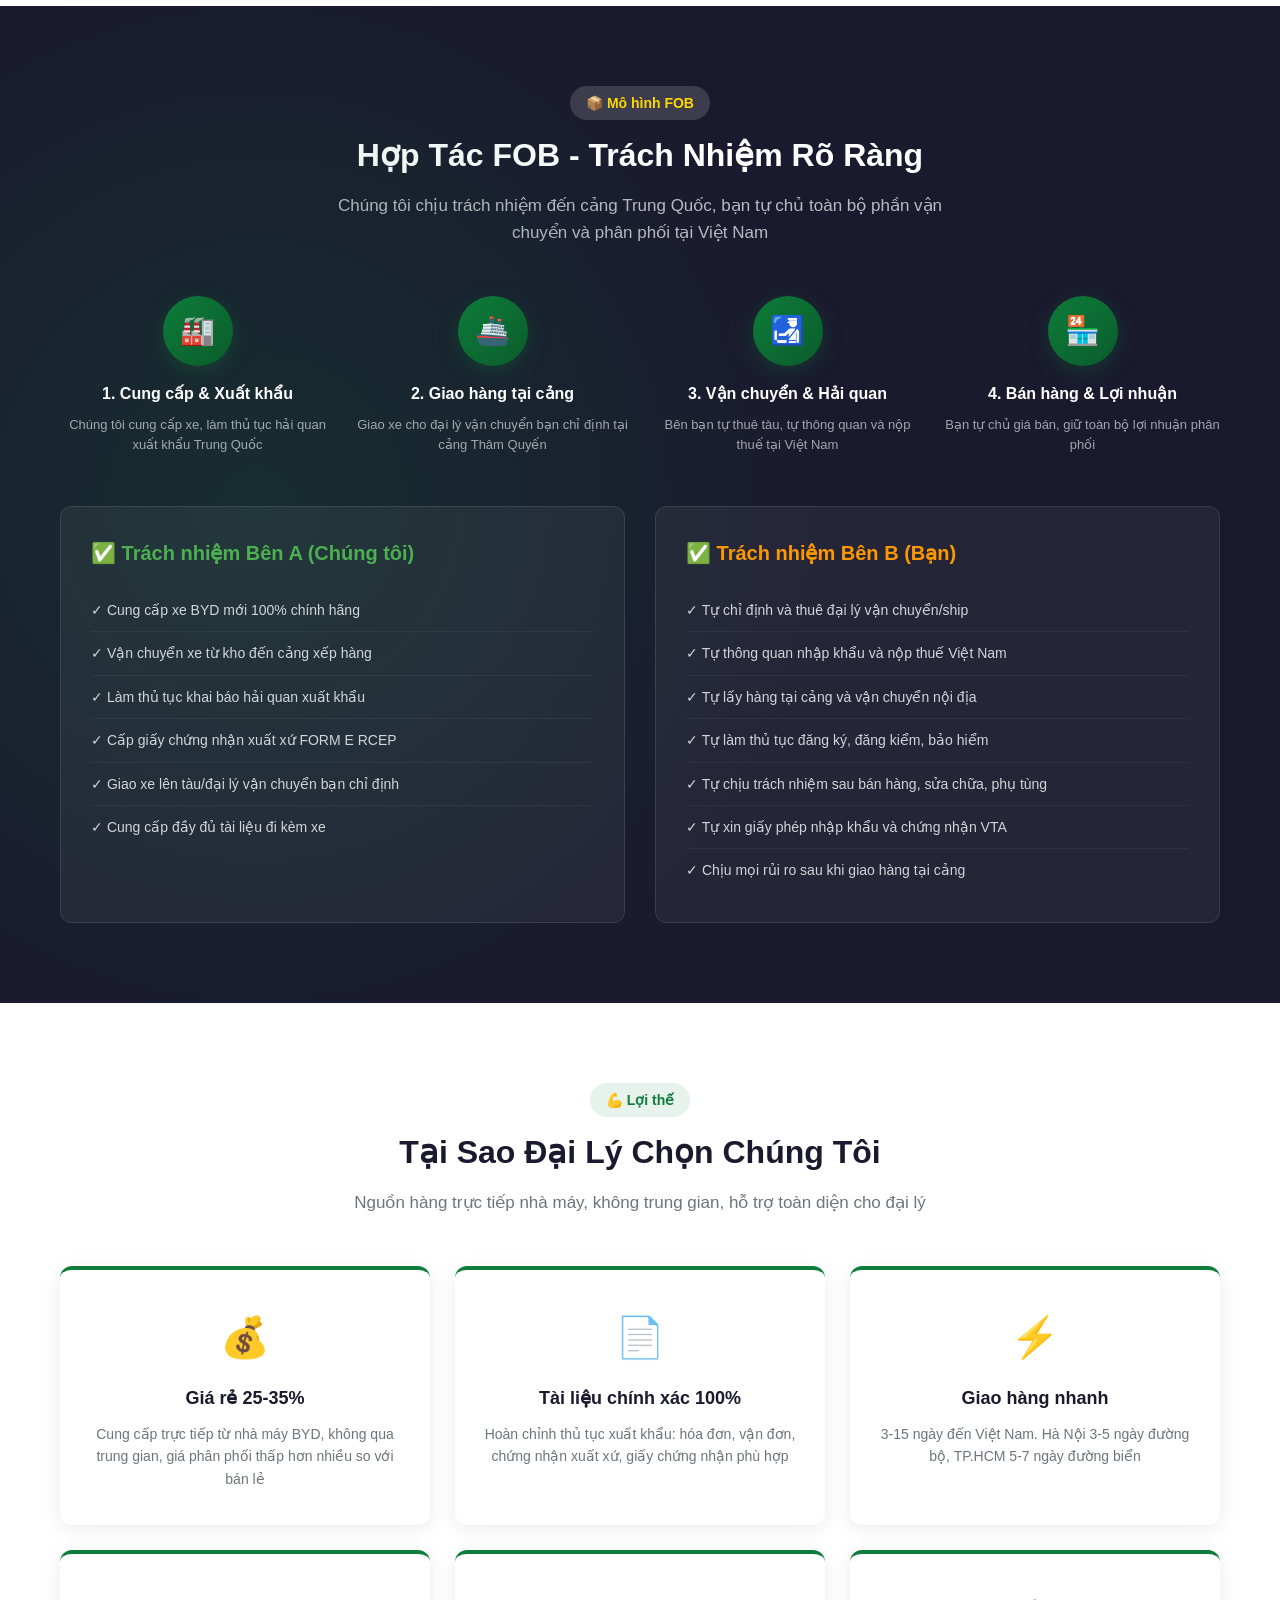
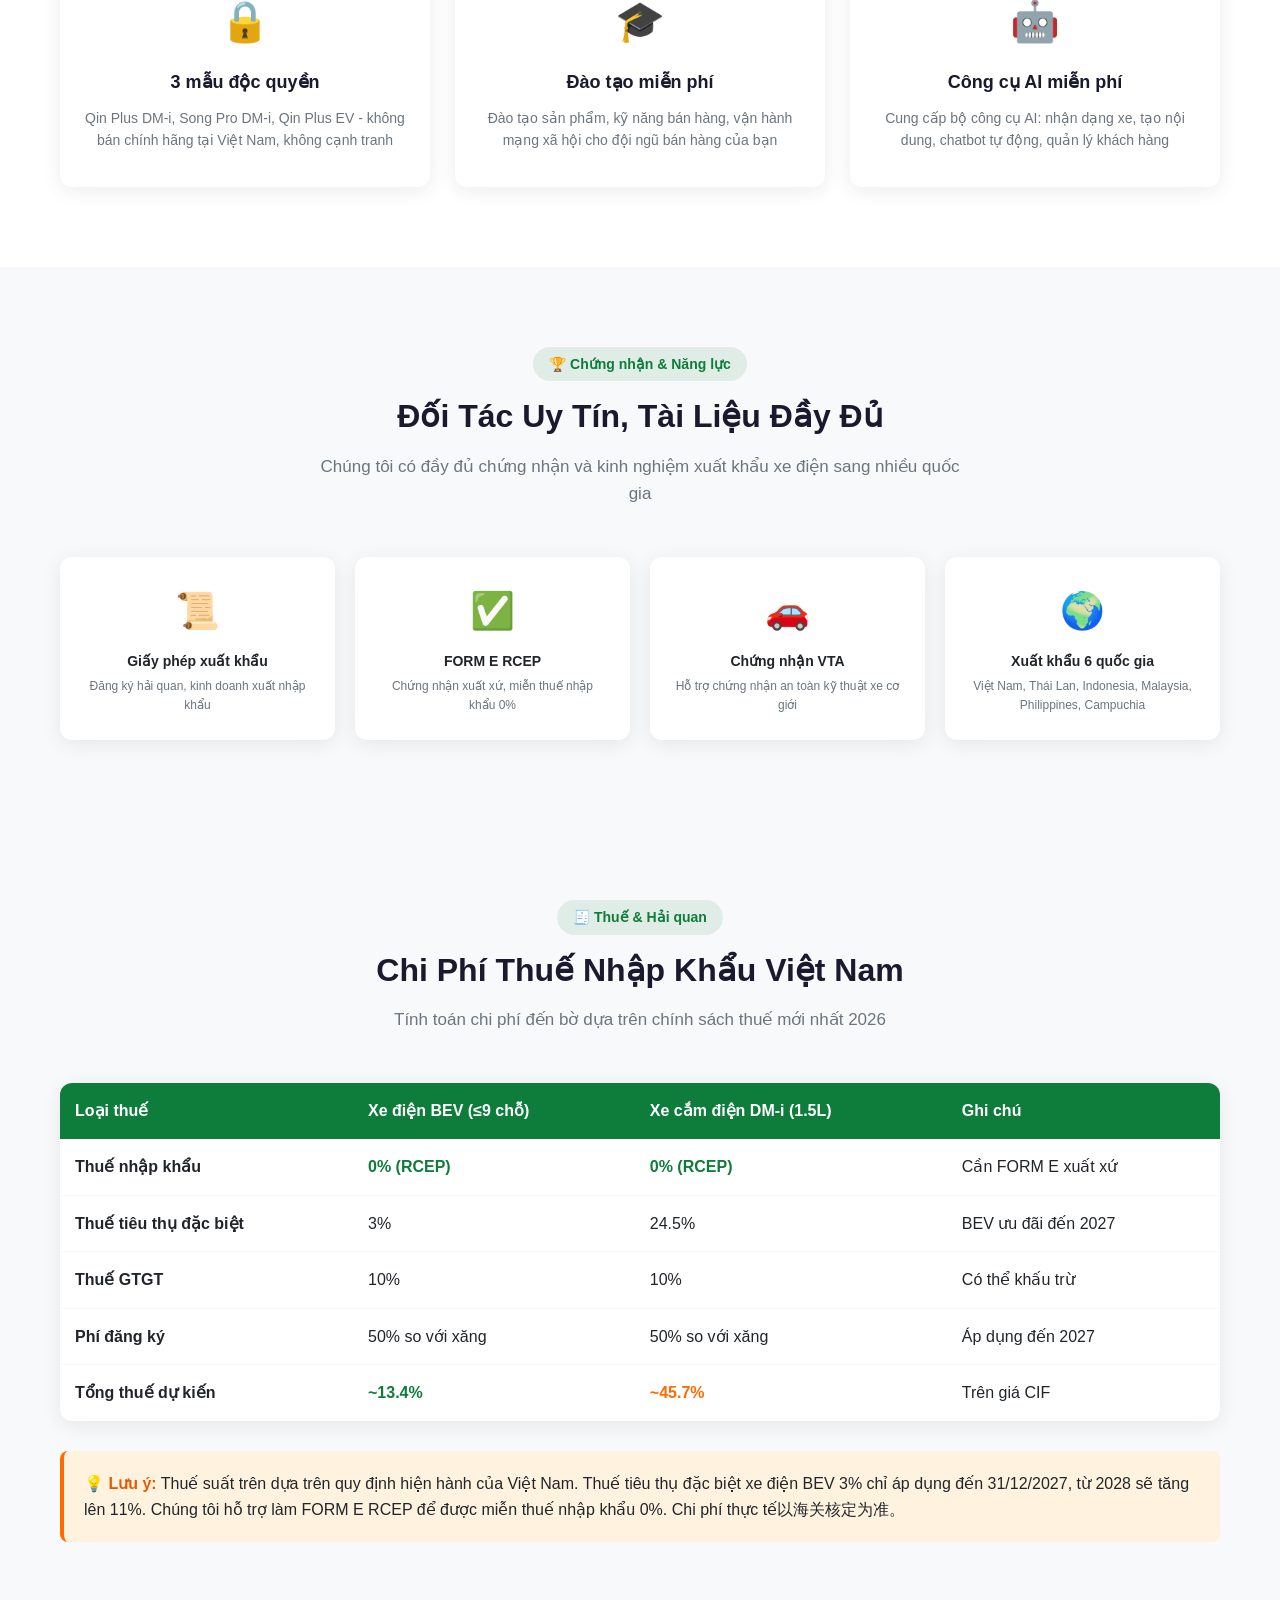
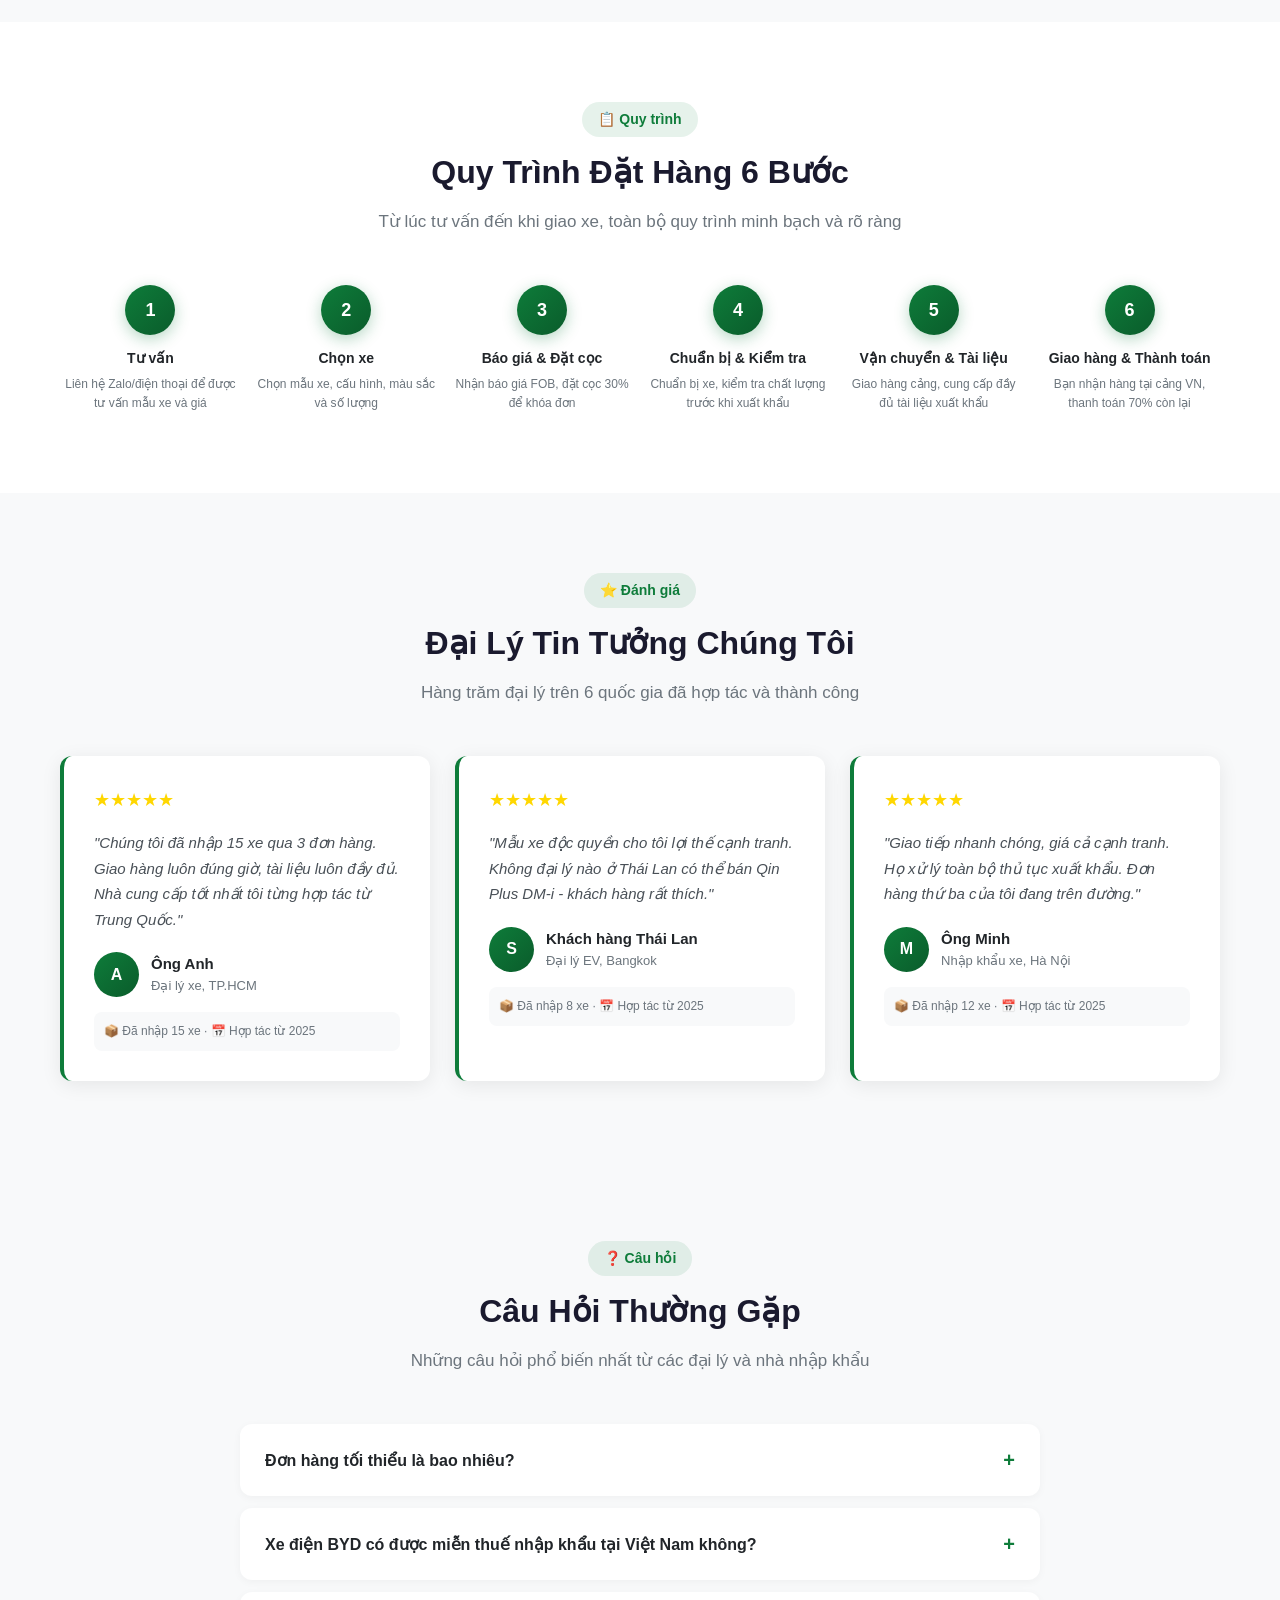
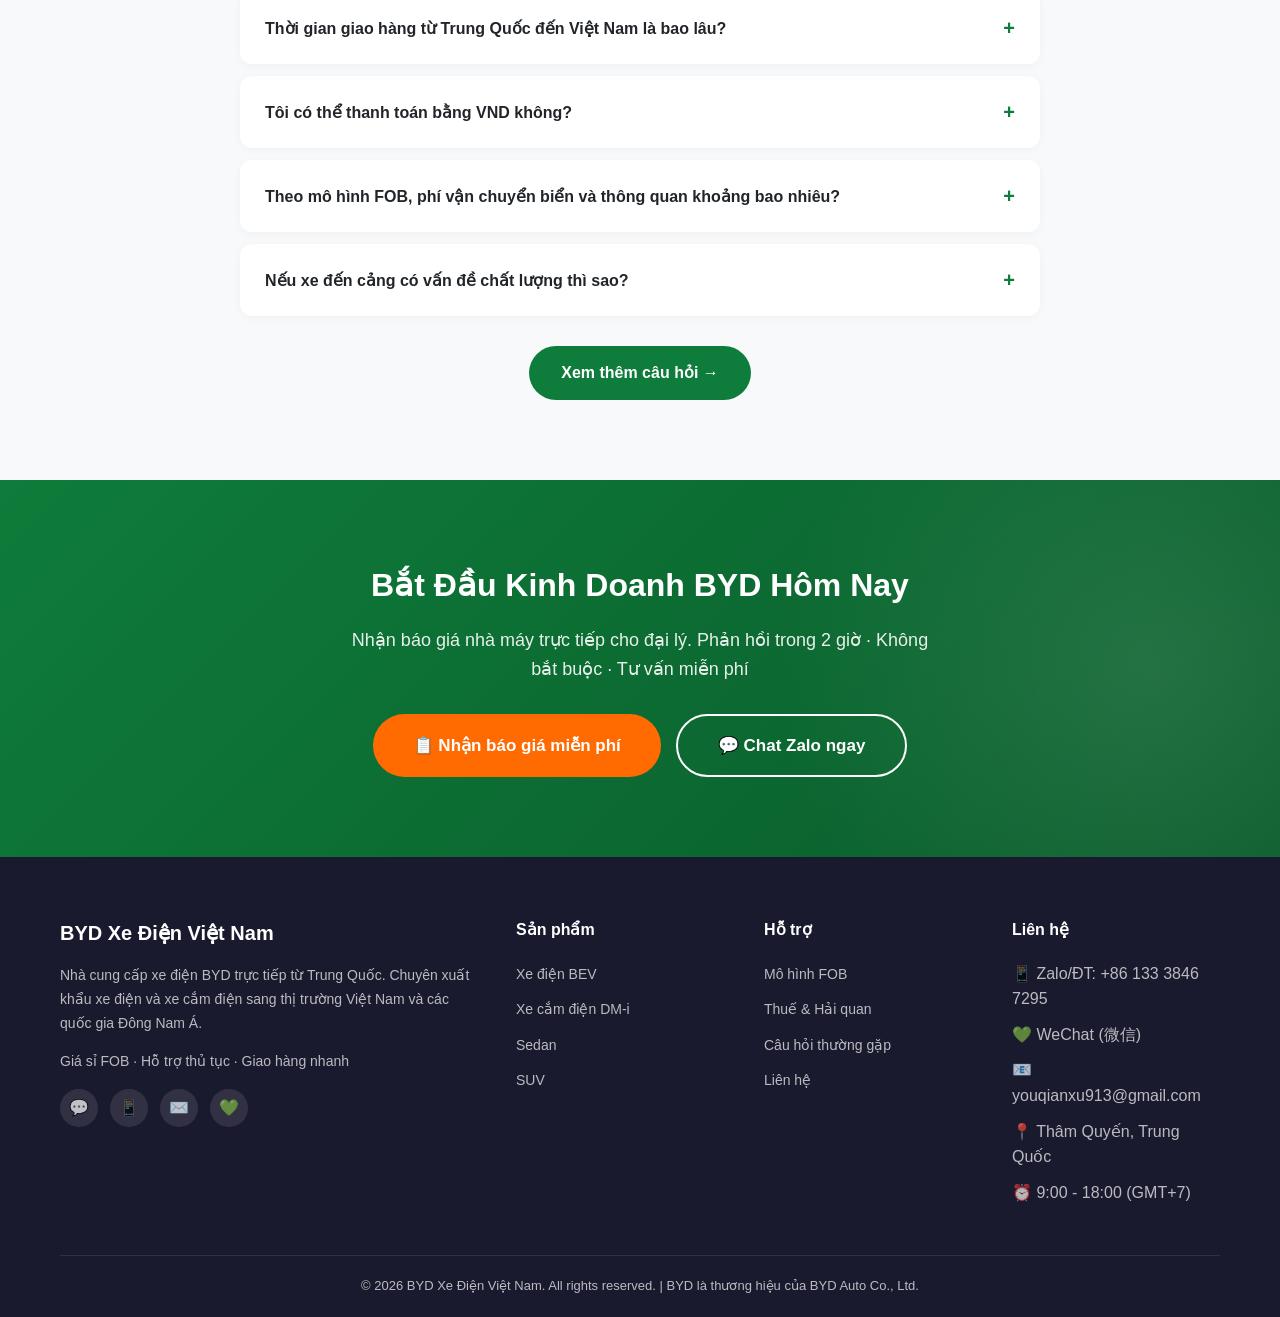
==== commit a79d25fb: "Update index.html" ====
--- a/index.html
+++ b/index.html
@@ -514,7 +514,8 @@
                 <div class="footer-social">
                     <a href="https://zalo.me/84123456789" target="_blank" title="Zalo">💬</a>
                     <a href="https://wa.me/8613338467295" target="_blank" title="WhatsApp">📱</a>
-                    <a href="mailto:sales@byd-vietnam-export.com" title="Email">✉️</a>
+                    <a href="mailto:youqianxu913@gmail.com" title="Email">✉️</a>
+                    <a href="#" title="WeChat (微信)" onclick="showWeChatQR();return false;">💚</a>
                 </div>
             </div>
             <div class="footer-col">
@@ -538,8 +539,9 @@
             <div class="footer-col">
                 <h5>Liên hệ</h5>
                 <ul>
-                    <li>📱 Zalo: +86 133 3846 7295</li>
-                    <li>📧 sales@byd-vietnam-export.com</li>
+                    <li>📱 Zalo/ĐT: +86 133 3846 7295</li>
+                    <li>💚 WeChat (微信)</li>
+                    <li>📧 youqianxu913@gmail.com</li>
                     <li>📍 Thâm Quyến, Trung Quốc</li>
                     <li>⏰ 9:00 - 18:00 (GMT+7)</li>
                 </ul>
@@ -555,6 +557,7 @@
 <div class="floating-buttons">
     <a href="https://zalo.me/84123456789" target="_blank" class="float-btn float-zalo" title="Chat Zalo">💬</a>
     <a href="https://wa.me/8613338467295" target="_blank" class="float-btn float-whatsapp" title="WhatsApp">📱</a>
+    <a href="#" class="float-btn float-wechat" title="WeChat (微信)" onclick="showWeChatQR();return false;">💚</a>
     <a href="tel:+8613338467295" class="float-btn float-phone" title="Gọi điện">📞</a>
 </div>
 
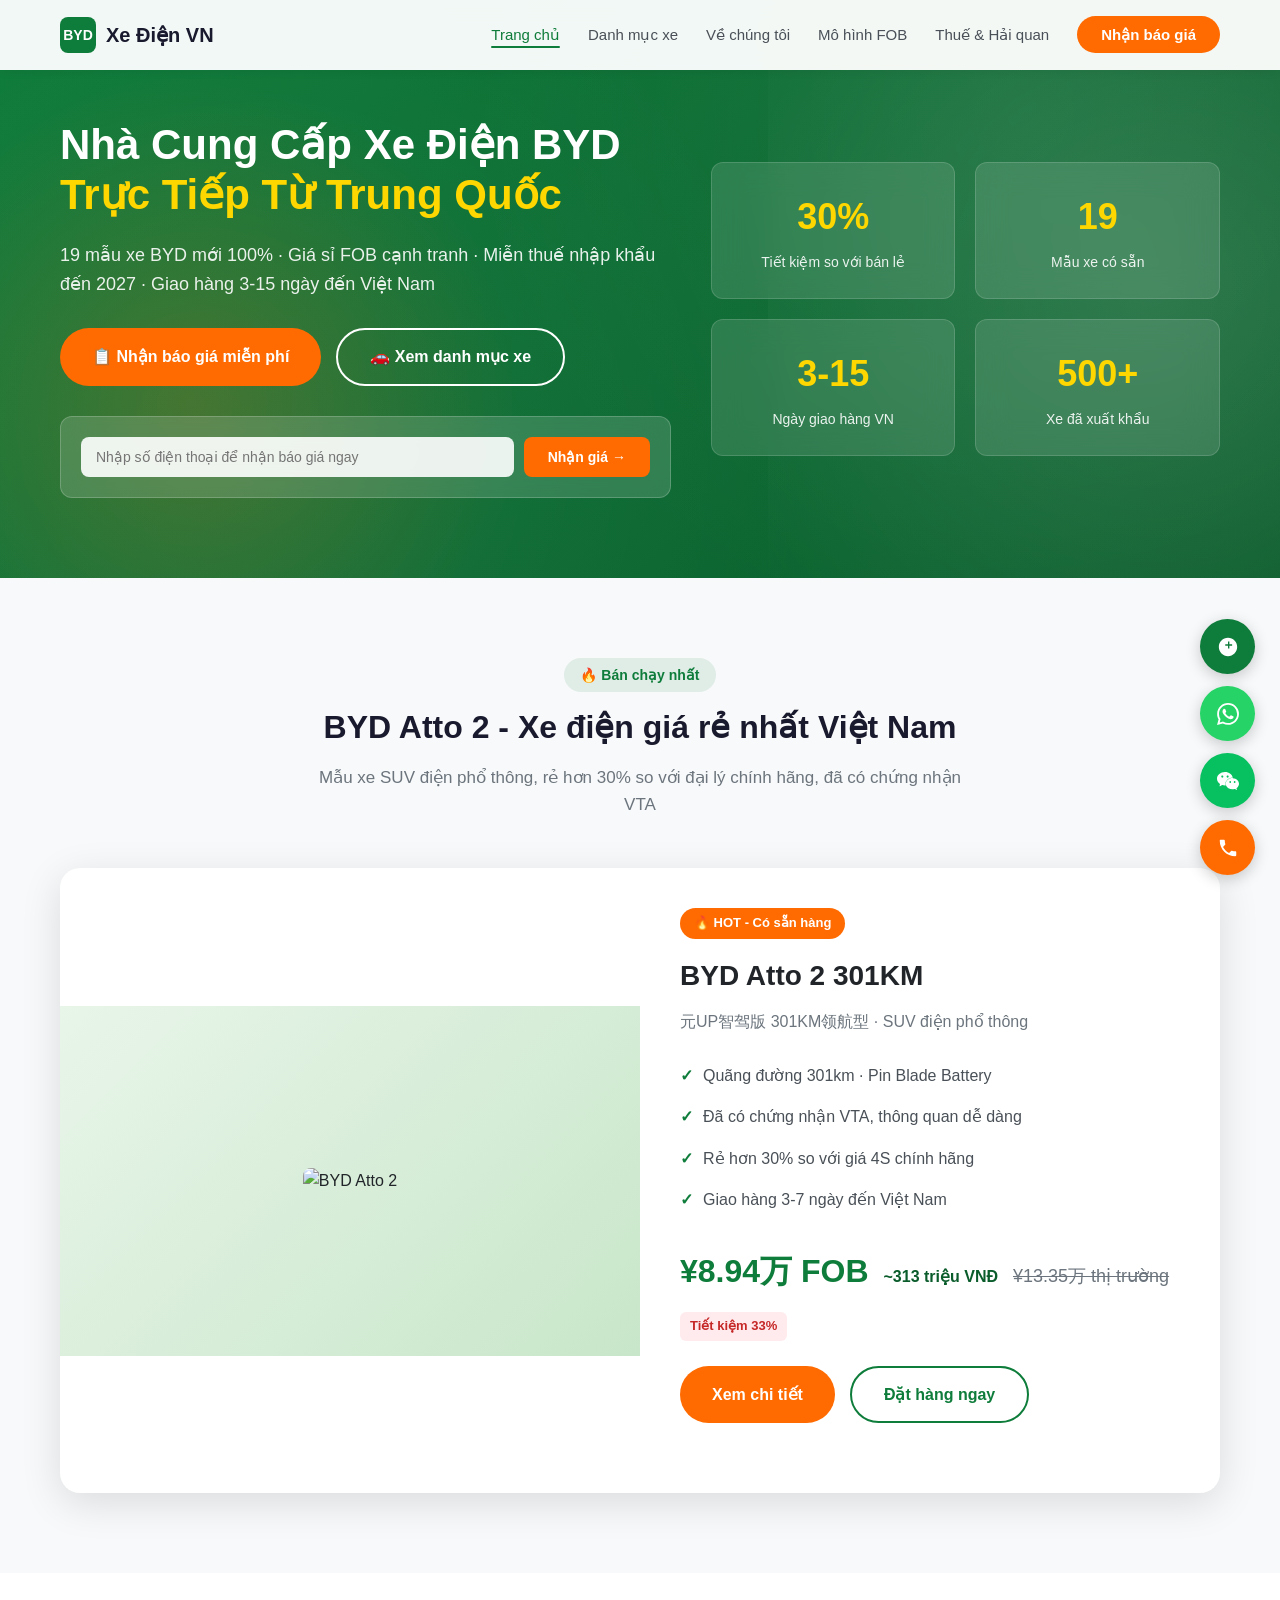
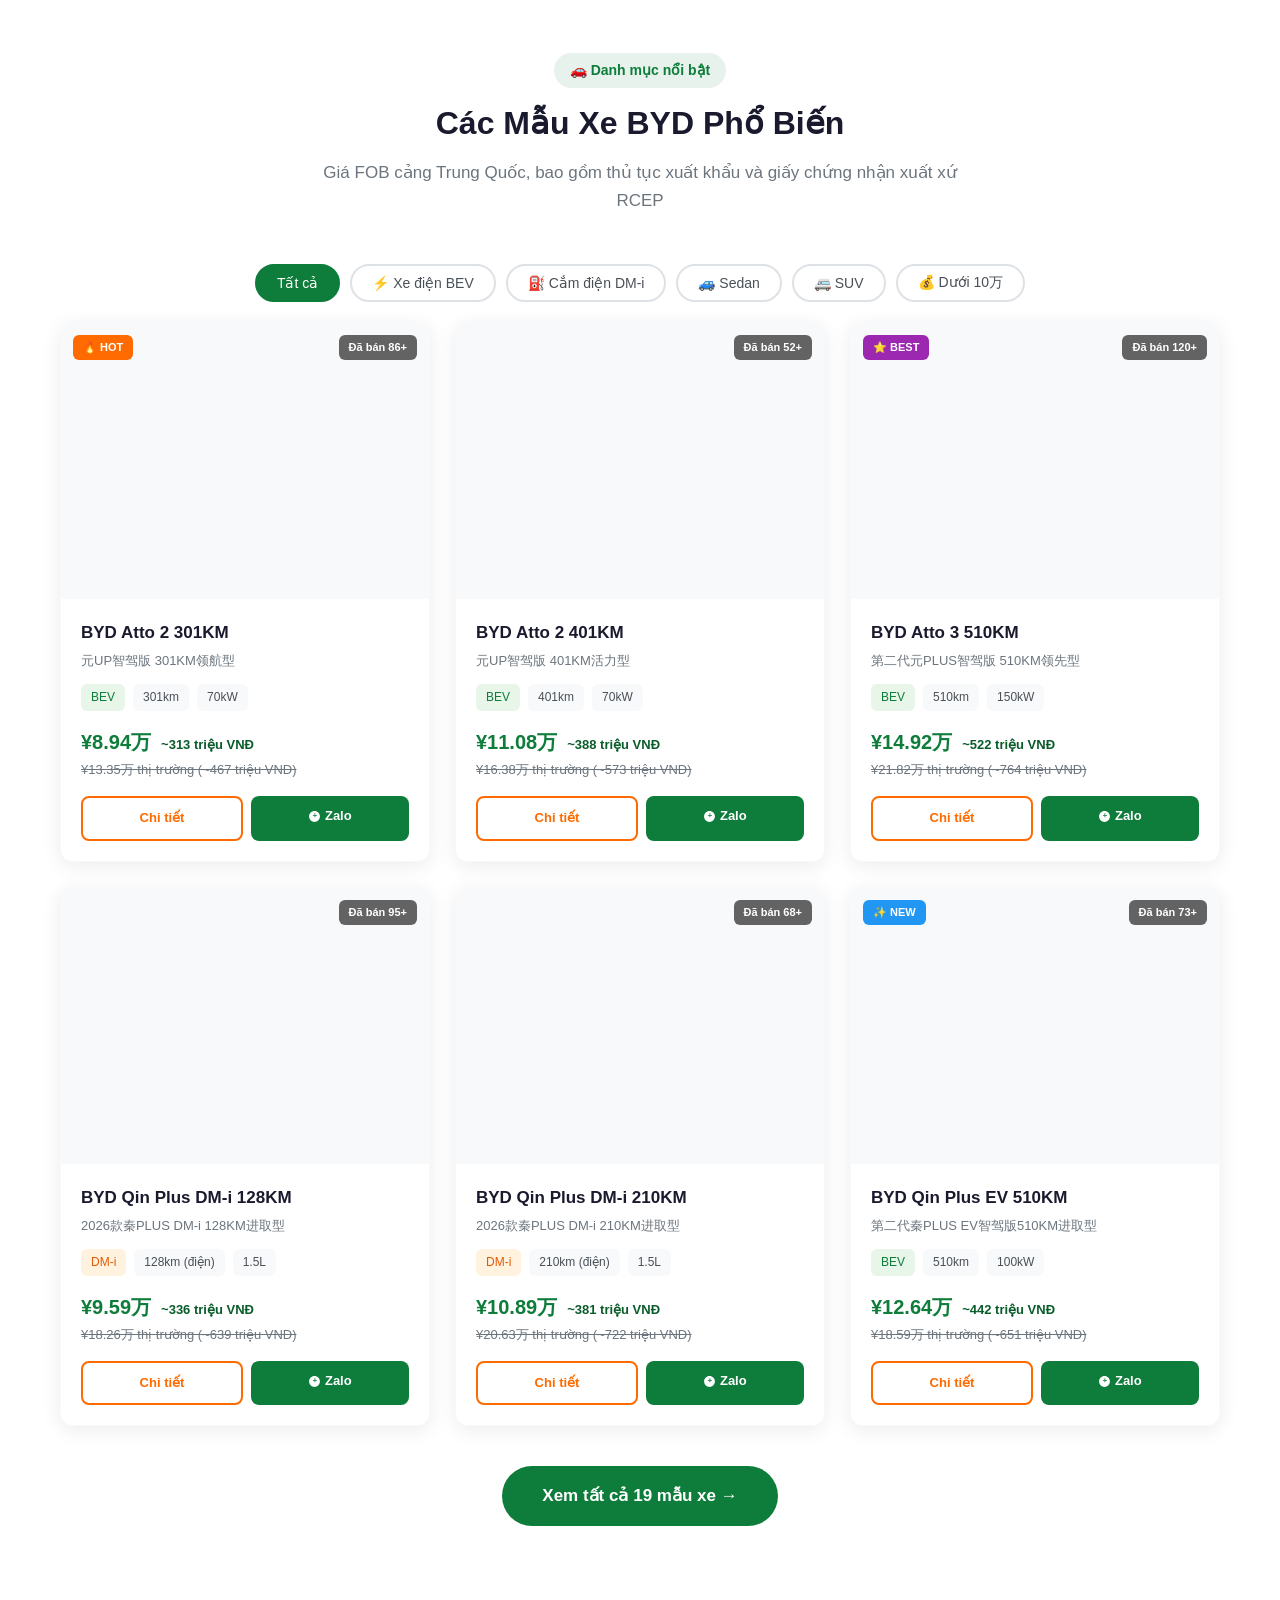
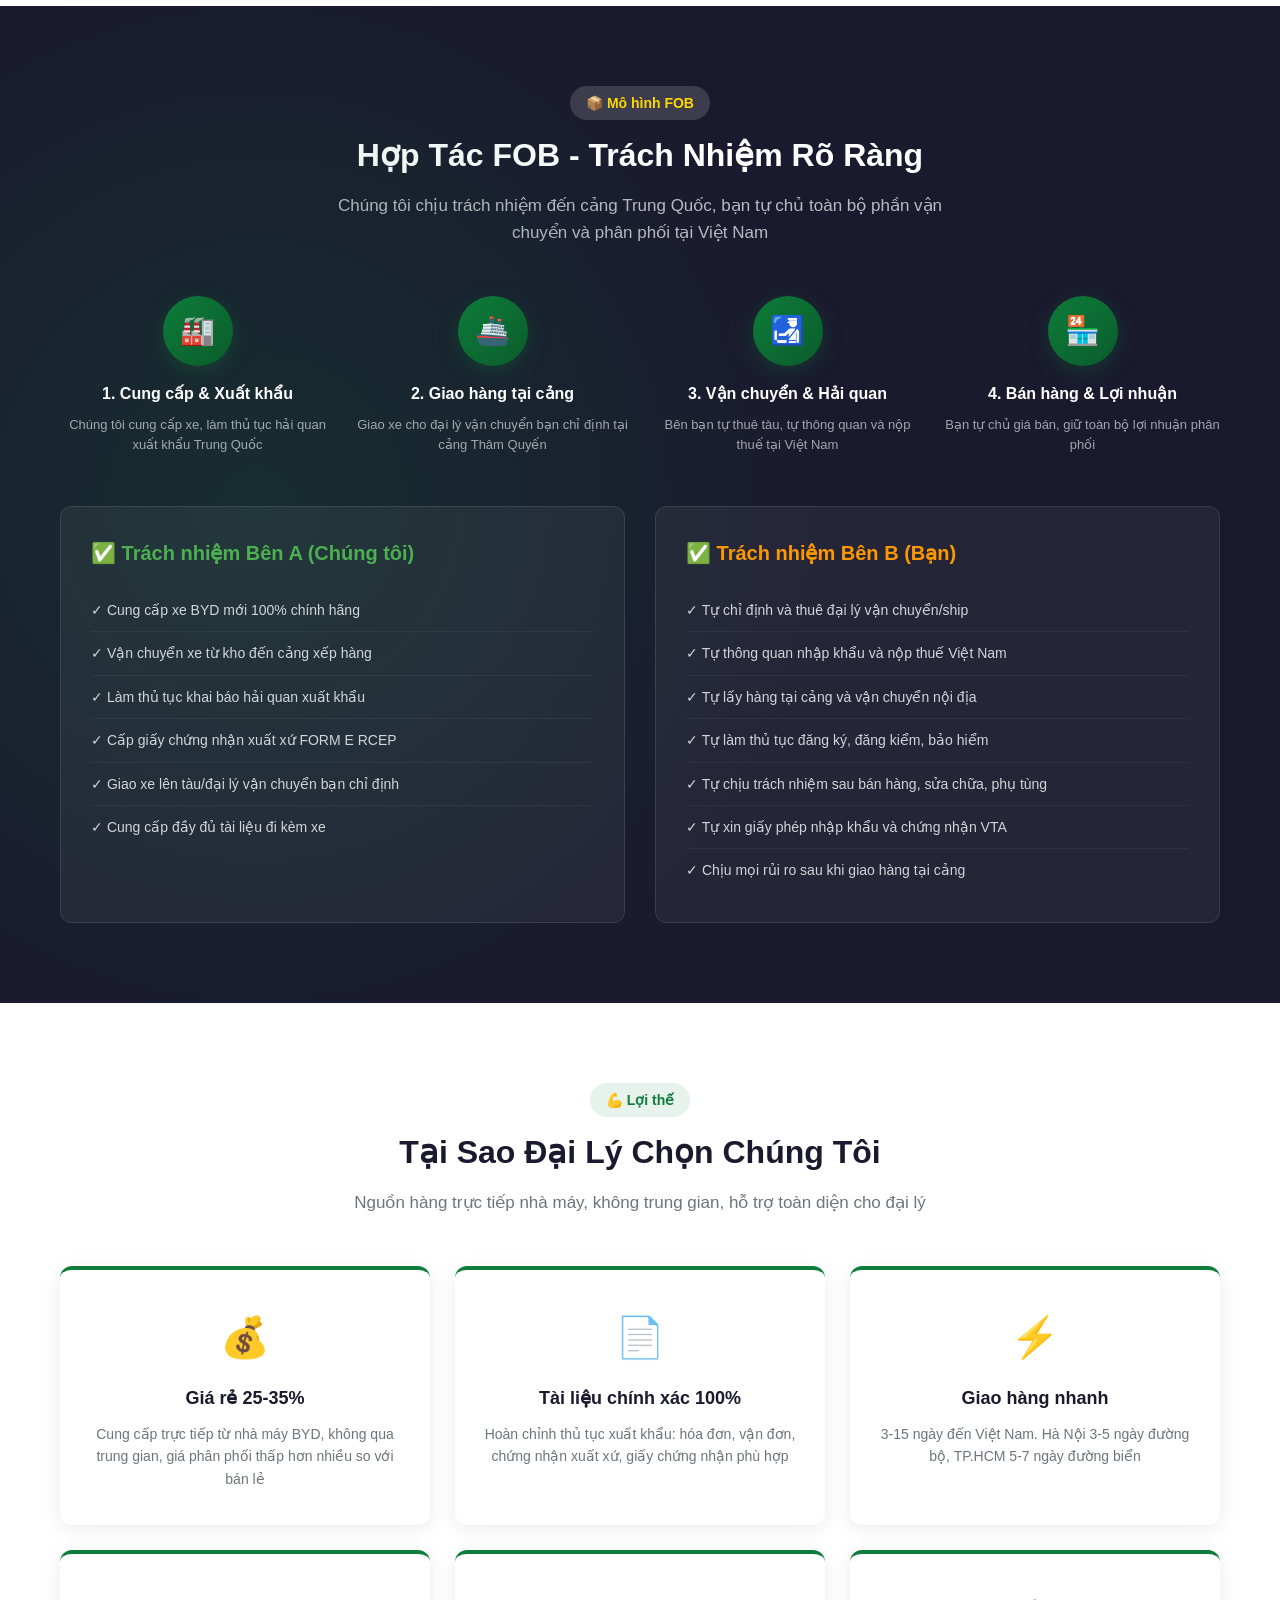
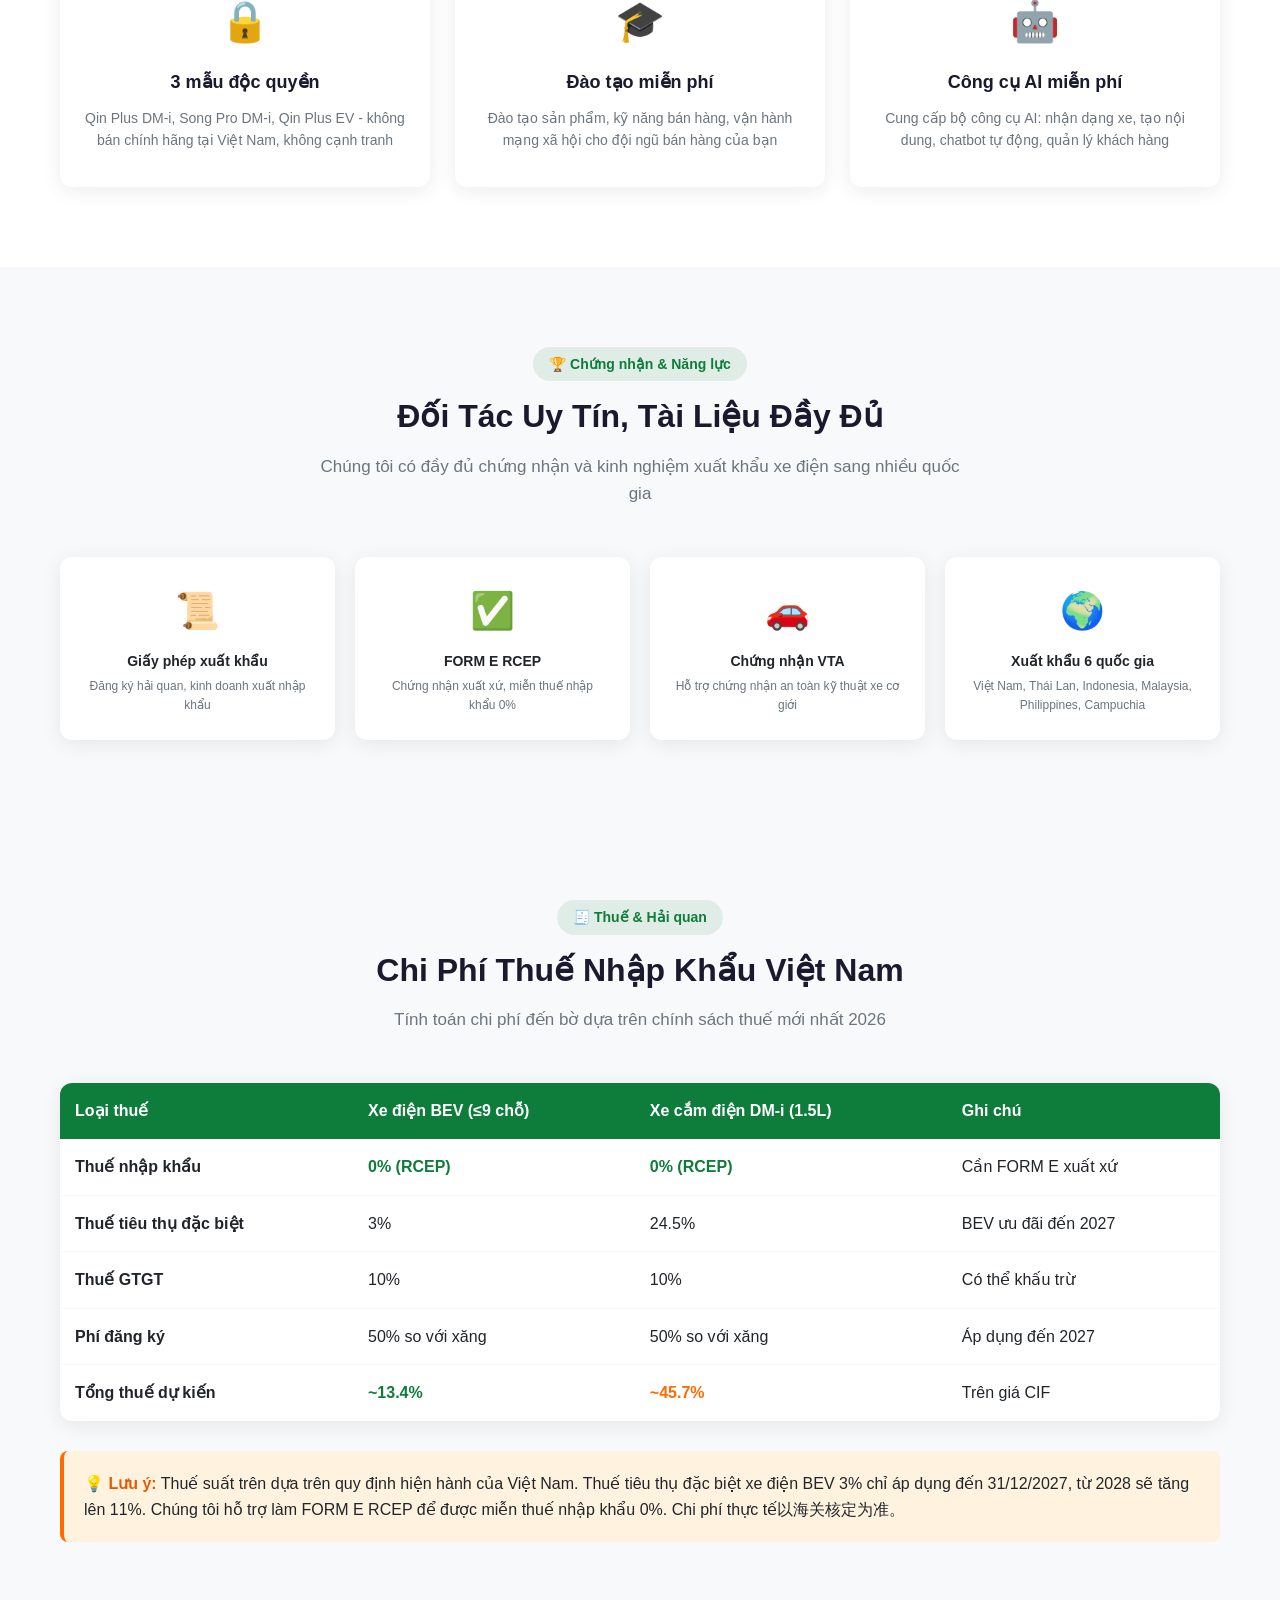
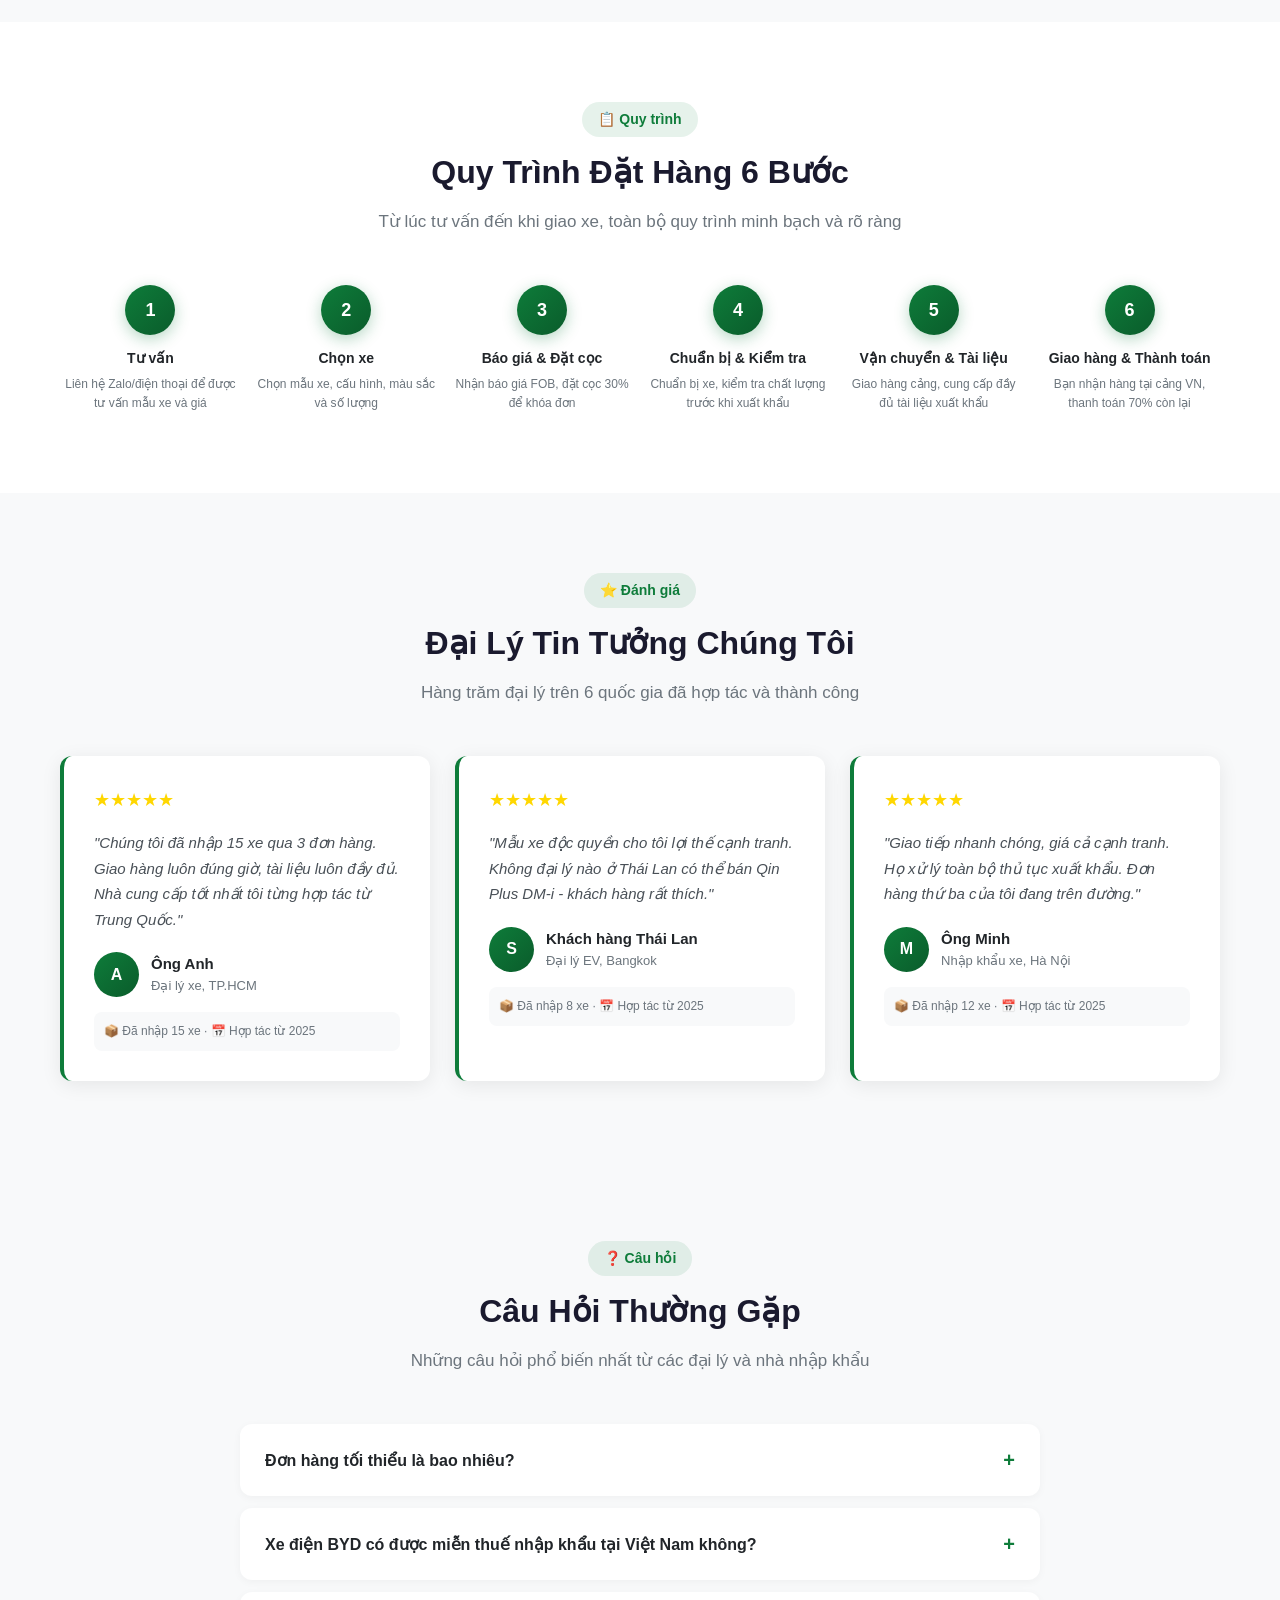
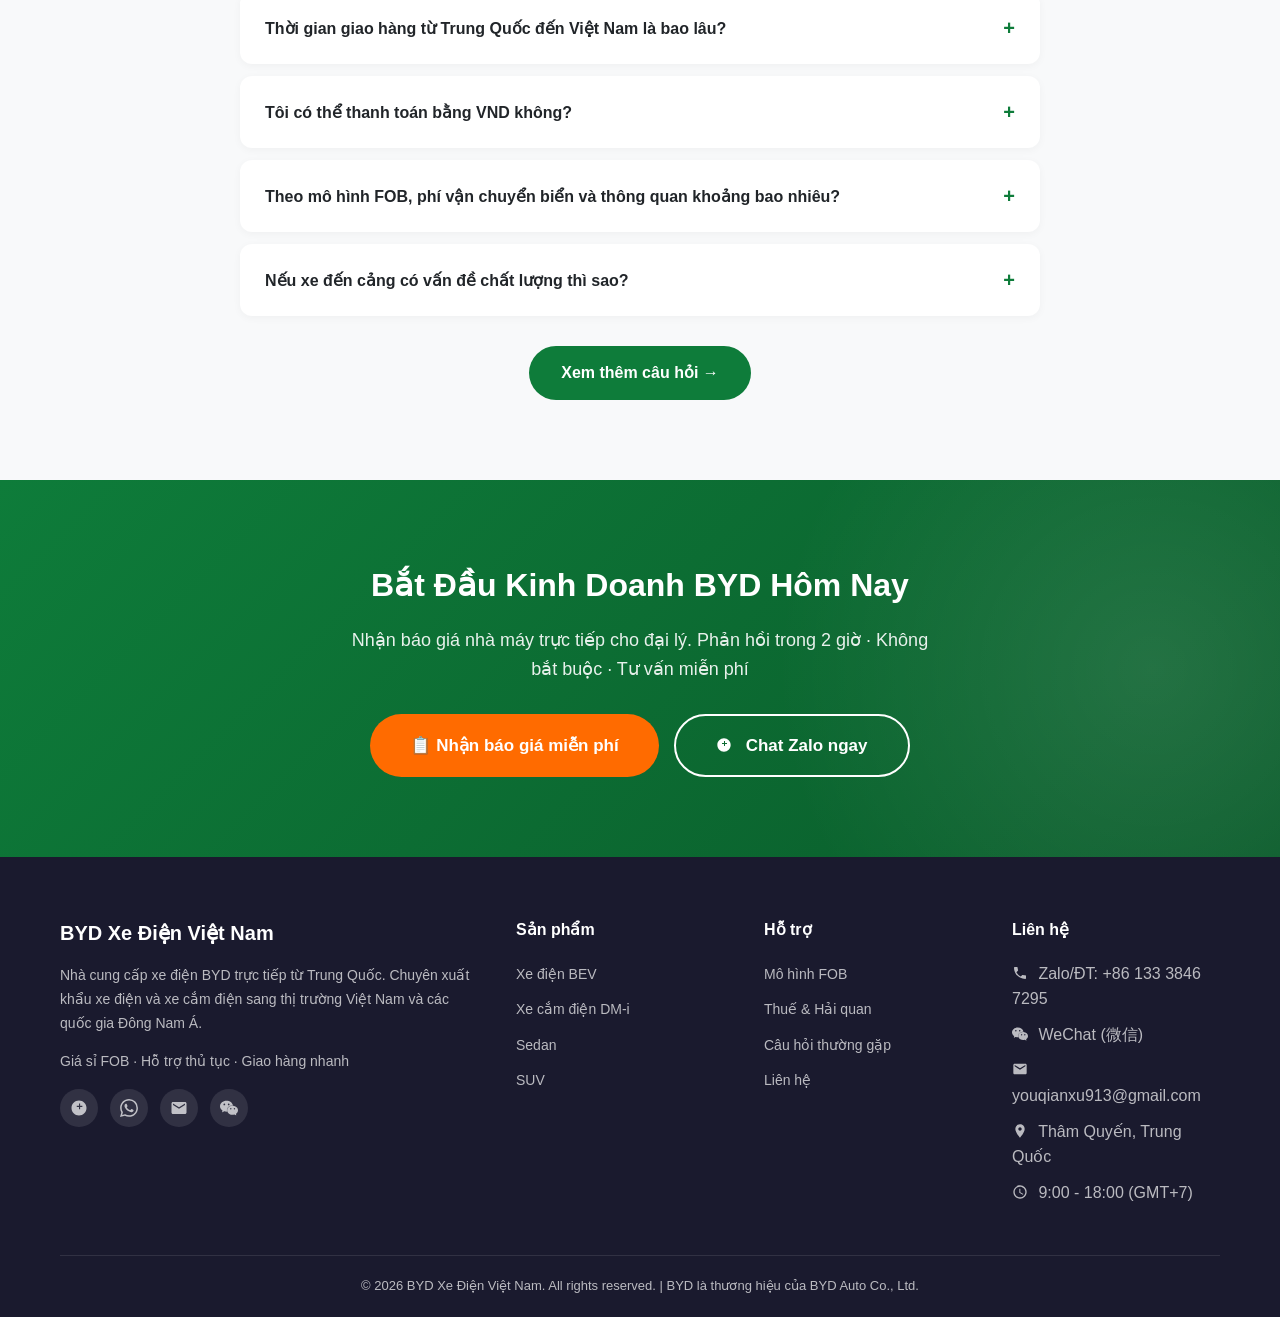
==== commit d32da24a: "feat: 全站更新 - 官网图片+SVG图标+19款车型 - 19款车型图片全部替换为比亚迪官网真实图片 - 联系方式图标全部替换为SVG（Zalo/WhatsApp/WeChat/电话/邮箱/时间" ====
--- a/index.html
+++ b/index.html
@@ -1,576 +1,558 @@
-<!DOCTYPE html>
-<html lang="vi">
-<head>
-    <meta charset="UTF-8">
-    <meta name="viewport" content="width=device-width, initial-scale=1.0">
-    <title>BYD Xe Điện - Nhà Cung Cấp Trực Tiếp Từ Trung Quốc | Giá Sỉ FOB</title>
-    <meta name="description" content="Nhà cung cấp xe điện BYD trực tiếp từ Trung Quốc. 19 mẫu xe, giá sỉ FOB cạnh tranh, miễn thuế nhập khẩu đến 2027. Giao hàng 3-15 ngày đến Việt Nam.">
-    <meta name="keywords" content="xe điện BYD, nhập khẩu xe BYD, đại lý BYD Việt Nam, giá sỉ xe điện, FOB BYD">
-    <link rel="preconnect" href="https://fonts.googleapis.com">
-    <link href="https://fonts.googleapis.com/css2?family=Be+Vietnam+Pro:wght@300;400;500;600;700;800&display=swap" rel="stylesheet">
-    <link rel="stylesheet" href="css/style.css">
-
-<!-- Google Analytics 4 -->
-<script async src="https://www.googletagmanager.com/gtag/js?id=G-VB3E0CEPTX"></script>
-<script>
-  window.dataLayer = window.dataLayer || [];
-  function gtag(){dataLayer.push(arguments);}
-  gtag('js', new Date());
-  gtag('config', 'G-VB3E0CEPTX');
-</script>
-
-<!-- Microsoft Clarity Heatmap -->
-<script type="text/javascript">
-    (function(c,l,a,r,i,t,y){
-        c[a]=c[a]||function(){(c[a].q=c[a].q||[]).push(arguments)};
-        t=l.createElement(r);t.async=1;t.src="https://www.clarity.ms/tag/"+i;
-        y=l.getElementsByTagName(r)[0];y.parentNode.insertBefore(t,y);
-    })(window, document, "clarity", "script", "y169be5r4s");
-</script>
-</head>
-<body>
-<!-- Navigation -->
-<nav class="navbar">
-    <div class="container nav-inner">
-        <a href="index.html" class="logo">
-            <div class="logo-icon">BYD</div>
-            <span>Xe Điện VN</span>
-        </a>
-        <ul class="nav-links" id="navLinks">
-            <li><a href="index.html" class="active">Trang chủ</a></li>
-            <li><a href="cars.html">Danh mục xe</a></li>
-            <li><a href="about.html">Về chúng tôi</a></li>
-            <li><a href="#fob">Mô hình FOB</a></li>
-            <li><a href="#tax">Thuế & Hải quan</a></li>
-            <li><a href="contact.html" class="nav-cta">Nhận báo giá</a></li>
-        </ul>
-        <button class="mobile-toggle" onclick="toggleMenu()">☰</button>
-    </div>
-</nav>
-
-<!-- Hero -->
-<section class="hero">
-    <div class="hero-pattern"></div>
-    <div class="container hero-content">
-        <div>
-            <h1>Nhà Cung Cấp Xe Điện BYD <span>Trực Tiếp Từ Trung Quốc</span></h1>
-            <p>19 mẫu xe BYD mới 100% · Giá sỉ FOB cạnh tranh · Miễn thuế nhập khẩu đến 2027 · Giao hàng 3-15 ngày đến Việt Nam</p>
-            <div class="hero-buttons">
-                <a href="contact.html" class="btn btn-accent">📋 Nhận báo giá miễn phí</a>
-                <a href="cars.html" class="btn btn-outline-white">🚗 Xem danh mục xe</a>
-            </div>
-            <form class="hero-quick-form" onsubmit="submitQuickQuote(event)">
-                <input type="tel" placeholder="Nhập số điện thoại để nhận báo giá ngay" required>
-                <button type="submit">Nhận giá →</button>
-            </form>
-        </div>
-        <div class="hero-stats">
-            <div class="stat-card">
-                <div class="stat-number">30%</div>
-                <div class="stat-label">Tiết kiệm so với bán lẻ</div>
-            </div>
-            <div class="stat-card">
-                <div class="stat-number">19</div>
-                <div class="stat-label">Mẫu xe có sẵn</div>
-            </div>
-            <div class="stat-card">
-                <div class="stat-number">3-15</div>
-                <div class="stat-label">Ngày giao hàng VN</div>
-            </div>
-            <div class="stat-card">
-                <div class="stat-number">500+</div>
-                <div class="stat-label">Xe đã xuất khẩu</div>
-            </div>
-        </div>
-    </div>
-</section>
-
-<!-- Hot Model -->
-<section class="section hot-model">
-    <div class="container">
-        <div class="section-header">
-            <span class="section-tag">🔥 Bán chạy nhất</span>
-            <h2 class="section-title">BYD Atto 2 - Xe điện giá rẻ nhất Việt Nam</h2>
-            <p class="section-desc">Mẫu xe SUV điện phổ thông, rẻ hơn 30% so với đại lý chính hãng, đã có chứng nhận VTA</p>
-        </div>
-        <div class="hot-card">
-            <div class="hot-image">
-                <img src="https://aka.doubaocdn.com/s/FyzbEEuhpc" alt="BYD Atto 2">
-            </div>
-            <div class="hot-content">
-                <span class="hot-badge">🔥 HOT - Có sẵn hàng</span>
-                <h3>BYD Atto 2 301KM</h3>
-                <p class="subtitle">元UP智驾版 301KM领航型 · SUV điện phổ thông</p>
-                <ul class="hot-features">
-                    <li>Quãng đường 301km · Pin Blade Battery</li>
-                    <li>Đã có chứng nhận VTA, thông quan dễ dàng</li>
-                    <li>Rẻ hơn 30% so với giá 4S chính hãng</li>
-                    <li>Giao hàng 3-7 ngày đến Việt Nam</li>
-                </ul>
-                <div class="hot-price">
-                    <span class="fob">¥8.94万 FOB</span>
-                    <span class="fob-vnd">~313 triệu VNĐ</span>
-                    <span class="market">¥13.35万 thị trường</span>
-                    <span class="save">Tiết kiệm 33%</span>
-                </div>
-                <div class="hero-buttons">
-                    <a href="car-detail.html?id=1" class="btn btn-accent">Xem chi tiết</a>
-                    <a href="contact.html" class="btn btn-outline">Đặt hàng ngay</a>
-                </div>
-            </div>
-        </div>
-    </div>
-</section>
-
-<!-- Featured Cars -->
-<section class="section">
-    <div class="container">
-        <div class="section-header">
-            <span class="section-tag">🚗 Danh mục nổi bật</span>
-            <h2 class="section-title">Các Mẫu Xe BYD Phổ Biến</h2>
-            <p class="section-desc">Giá FOB cảng Trung Quốc, bao gồm thủ tục xuất khẩu và giấy chứng nhận xuất xứ RCEP</p>
-        </div>
-        <div class="filter-bar">
-            <button class="filter-btn active" onclick="filterCars('all', this)">Tất cả</button>
-            <button class="filter-btn" onclick="filterCars('BEV', this)">⚡ Xe điện BEV</button>
-            <button class="filter-btn" onclick="filterCars('DM-i', this)">⛽ Cắm điện DM-i</button>
-            <button class="filter-btn" onclick="filterCars('sedan', this)">🚙 Sedan</button>
-            <button class="filter-btn" onclick="filterCars('suv', this)">🚐 SUV</button>
-            <button class="filter-btn" onclick="filterCars('under10', this)">💰 Dưới 10万</button>
-        </div>
-        <div class="car-grid" id="carGrid"></div>
-        <div style="text-align:center;margin-top:40px">
-            <a href="cars.html" class="btn btn-primary btn-lg">Xem tất cả 19 mẫu xe →</a>
-        </div>
-    </div>
-</section>
-
-<!-- FOB Section -->
-<section class="section fob-section" id="fob">
-    <div class="container">
-        <div class="section-header">
-            <span class="section-tag">📦 Mô hình FOB</span>
-            <h2 class="section-title">Hợp Tác FOB - Trách Nhiệm Rõ Ràng</h2>
-            <p class="section-desc">Chúng tôi chịu trách nhiệm đến cảng Trung Quốc, bạn tự chủ toàn bộ phần vận chuyển và phân phối tại Việt Nam</p>
-        </div>
-        <div class="fob-flow">
-            <div class="fob-step">
-                <div class="fob-step-icon">🏭</div>
-                <h4>1. Cung cấp & Xuất khẩu</h4>
-                <p>Chúng tôi cung cấp xe, làm thủ tục hải quan xuất khẩu Trung Quốc</p>
-            </div>
-            <div class="fob-step">
-                <div class="fob-step-icon">🚢</div>
-                <h4>2. Giao hàng tại cảng</h4>
-                <p>Giao xe cho đại lý vận chuyển bạn chỉ định tại cảng Thâm Quyến</p>
-            </div>
-            <div class="fob-step">
-                <div class="fob-step-icon">🛃</div>
-                <h4>3. Vận chuyển & Hải quan</h4>
-                <p>Bên bạn tự thuê tàu, tự thông quan và nộp thuế tại Việt Nam</p>
-            </div>
-            <div class="fob-step">
-                <div class="fob-step-icon">🏪</div>
-                <h4>4. Bán hàng & Lợi nhuận</h4>
-                <p>Bạn tự chủ giá bán, giữ toàn bộ lợi nhuận phân phối</p>
-            </div>
-        </div>
-        <div class="fob-responsibility">
-            <div class="resp-card a">
-                <h4>✅ Trách nhiệm Bên A (Chúng tôi)</h4>
-                <ul class="resp-list">
-                    <li>✓ Cung cấp xe BYD mới 100% chính hãng</li>
-                    <li>✓ Vận chuyển xe từ kho đến cảng xếp hàng</li>
-                    <li>✓ Làm thủ tục khai báo hải quan xuất khẩu</li>
-                    <li>✓ Cấp giấy chứng nhận xuất xứ FORM E RCEP</li>
-                    <li>✓ Giao xe lên tàu/đại lý vận chuyển bạn chỉ định</li>
-                    <li>✓ Cung cấp đầy đủ tài liệu đi kèm xe</li>
-                </ul>
-            </div>
-            <div class="resp-card b">
-                <h4>✅ Trách nhiệm Bên B (Bạn)</h4>
-                <ul class="resp-list">
-                    <li>✓ Tự chỉ định và thuê đại lý vận chuyển/ship</li>
-                    <li>✓ Tự thông quan nhập khẩu và nộp thuế Việt Nam</li>
-                    <li>✓ Tự lấy hàng tại cảng và vận chuyển nội địa</li>
-                    <li>✓ Tự làm thủ tục đăng ký, đăng kiểm, bảo hiểm</li>
-                    <li>✓ Tự chịu trách nhiệm sau bán hàng, sửa chữa, phụ tùng</li>
-                    <li>✓ Tự xin giấy phép nhập khẩu và chứng nhận VTA</li>
-                    <li>✓ Chịu mọi rủi ro sau khi giao hàng tại cảng</li>
-                </ul>
-            </div>
-        </div>
-    </div>
-</section>
-
-<!-- Why Choose -->
-<section class="section" id="why">
-    <div class="container">
-        <div class="section-header">
-            <span class="section-tag">💪 Lợi thế</span>
-            <h2 class="section-title">Tại Sao Đại Lý Chọn Chúng Tôi</h2>
-            <p class="section-desc">Nguồn hàng trực tiếp nhà máy, không trung gian, hỗ trợ toàn diện cho đại lý</p>
-        </div>
-        <div class="features-grid">
-            <div class="feature-card">
-                <div class="feature-icon">💰</div>
-                <h4>Giá rẻ 25-35%</h4>
-                <p>Cung cấp trực tiếp từ nhà máy BYD, không qua trung gian, giá phân phối thấp hơn nhiều so với bán lẻ</p>
-            </div>
-            <div class="feature-card">
-                <div class="feature-icon">📄</div>
-                <h4>Tài liệu chính xác 100%</h4>
-                <p>Hoàn chỉnh thủ tục xuất khẩu: hóa đơn, vận đơn, chứng nhận xuất xứ, giấy chứng nhận phù hợp</p>
-            </div>
-            <div class="feature-card">
-                <div class="feature-icon">⚡</div>
-                <h4>Giao hàng nhanh</h4>
-                <p>3-15 ngày đến Việt Nam. Hà Nội 3-5 ngày đường bộ, TP.HCM 5-7 ngày đường biển</p>
-            </div>
-            <div class="feature-card">
-                <div class="feature-icon">🔒</div>
-                <h4>3 mẫu độc quyền</h4>
-                <p>Qin Plus DM-i, Song Pro DM-i, Qin Plus EV - không bán chính hãng tại Việt Nam, không cạnh tranh</p>
-            </div>
-            <div class="feature-card">
-                <div class="feature-icon">🎓</div>
-                <h4>Đào tạo miễn phí</h4>
-                <p>Đào tạo sản phẩm, kỹ năng bán hàng, vận hành mạng xã hội cho đội ngũ bán hàng của bạn</p>
-            </div>
-            <div class="feature-card">
-                <div class="feature-icon">🤖</div>
-                <h4>Công cụ AI miễn phí</h4>
-                <p>Cung cấp bộ công cụ AI: nhận dạng xe, tạo nội dung, chatbot tự động, quản lý khách hàng</p>
-            </div>
-        </div>
-    </div>
-</section>
-
-<!-- Certifications -->
-<section class="section cert-section">
-    <div class="container">
-        <div class="section-header">
-            <span class="section-tag">🏆 Chứng nhận & Năng lực</span>
-            <h2 class="section-title">Đối Tác Uy Tín, Tài Liệu Đầy Đủ</h2>
-            <p class="section-desc">Chúng tôi có đầy đủ chứng nhận và kinh nghiệm xuất khẩu xe điện sang nhiều quốc gia</p>
-        </div>
-        <div class="cert-showcase">
-            <div class="cert-item">
-                <div class="cert-icon">📜</div>
-                <h5>Giấy phép xuất khẩu</h5>
-                <p>Đăng ký hải quan, kinh doanh xuất nhập khẩu</p>
-            </div>
-            <div class="cert-item">
-                <div class="cert-icon">✅</div>
-                <h5>FORM E RCEP</h5>
-                <p>Chứng nhận xuất xứ, miễn thuế nhập khẩu 0%</p>
-            </div>
-            <div class="cert-item">
-                <div class="cert-icon">🚗</div>
-                <h5>Chứng nhận VTA</h5>
-                <p>Hỗ trợ chứng nhận an toàn kỹ thuật xe cơ giới</p>
-            </div>
-            <div class="cert-item">
-                <div class="cert-icon">🌍</div>
-                <h5>Xuất khẩu 6 quốc gia</h5>
-                <p>Việt Nam, Thái Lan, Indonesia, Malaysia, Philippines, Campuchia</p>
-            </div>
-        </div>
-    </div>
-</section>
-
-<!-- Tax Section -->
-<section class="section tax-section" id="tax">
-    <div class="container">
-        <div class="section-header">
-            <span class="section-tag">🧾 Thuế & Hải quan</span>
-            <h2 class="section-title">Chi Phí Thuế Nhập Khẩu Việt Nam</h2>
-            <p class="section-desc">Tính toán chi phí đến bờ dựa trên chính sách thuế mới nhất 2026</p>
-        </div>
-        <table class="tax-table">
-            <thead>
-                <tr>
-                    <th>Loại thuế</th>
-                    <th>Xe điện BEV (≤9 chỗ)</th>
-                    <th>Xe cắm điện DM-i (1.5L)</th>
-                    <th>Ghi chú</th>
-                </tr>
-            </thead>
-            <tbody>
-                <tr>
-                    <td><strong>Thuế nhập khẩu</strong></td>
-                    <td style="color:var(--primary);font-weight:700">0% (RCEP)</td>
-                    <td style="color:var(--primary);font-weight:700">0% (RCEP)</td>
-                    <td>Cần FORM E xuất xứ</td>
-                </tr>
-                <tr>
-                    <td><strong>Thuế tiêu thụ đặc biệt</strong></td>
-                    <td>3%</td>
-                    <td>24.5%</td>
-                    <td>BEV ưu đãi đến 2027</td>
-                </tr>
-                <tr>
-                    <td><strong>Thuế GTGT</strong></td>
-                    <td>10%</td>
-                    <td>10%</td>
-                    <td>Có thể khấu trừ</td>
-                </tr>
-                <tr>
-                    <td><strong>Phí đăng ký</strong></td>
-                    <td>50% so với xăng</td>
-                    <td>50% so với xăng</td>
-                    <td>Áp dụng đến 2027</td>
-                </tr>
-                <tr>
-                    <td><strong>Tổng thuế dự kiến</strong></td>
-                    <td style="color:var(--primary);font-weight:700">~13.4%</td>
-                    <td style="color:var(--accent);font-weight:700">~45.7%</td>
-                    <td>Trên giá CIF</td>
-                </tr>
-            </tbody>
-        </table>
-        <div class="tax-note">
-            <strong>💡 Lưu ý:</strong> Thuế suất trên dựa trên quy định hiện hành của Việt Nam. Thuế tiêu thụ đặc biệt xe điện BEV 3% chỉ áp dụng đến 31/12/2027, từ 2028 sẽ tăng lên 11%. Chúng tôi hỗ trợ làm FORM E RCEP để được miễn thuế nhập khẩu 0%. Chi phí thực tế以海关核定为准。
-        </div>
-    </div>
-</section>
-
-<!-- Process -->
-<section class="section">
-    <div class="container">
-        <div class="section-header">
-            <span class="section-tag">📋 Quy trình</span>
-            <h2 class="section-title">Quy Trình Đặt Hàng 6 Bước</h2>
-            <p class="section-desc">Từ lúc tư vấn đến khi giao xe, toàn bộ quy trình minh bạch và rõ ràng</p>
-        </div>
-        <div class="process-steps">
-            <div class="process-step">
-                <div class="process-num">1</div>
-                <h5>Tư vấn</h5>
-                <p>Liên hệ Zalo/điện thoại để được tư vấn mẫu xe và giá</p>
-            </div>
-            <div class="process-step">
-                <div class="process-num">2</div>
-                <h5>Chọn xe</h5>
-                <p>Chọn mẫu xe, cấu hình, màu sắc và số lượng</p>
-            </div>
-            <div class="process-step">
-                <div class="process-num">3</div>
-                <h5>Báo giá & Đặt cọc</h5>
-                <p>Nhận báo giá FOB, đặt cọc 30% để khóa đơn</p>
-            </div>
-            <div class="process-step">
-                <div class="process-num">4</div>
-                <h5>Chuẩn bị & Kiểm tra</h5>
-                <p>Chuẩn bị xe, kiểm tra chất lượng trước khi xuất khẩu</p>
-            </div>
-            <div class="process-step">
-                <div class="process-num">5</div>
-                <h5>Vận chuyển & Tài liệu</h5>
-                <p>Giao hàng cảng, cung cấp đầy đủ tài liệu xuất khẩu</p>
-            </div>
-            <div class="process-step">
-                <div class="process-num">6</div>
-                <h5>Giao hàng & Thành toán</h5>
-                <p>Bạn nhận hàng tại cảng VN, thanh toán 70% còn lại</p>
-            </div>
-        </div>
-    </div>
-</section>
-
-<!-- Testimonials -->
-<section class="section testimonials-section">
-    <div class="container">
-        <div class="section-header">
-            <span class="section-tag">⭐ Đánh giá</span>
-            <h2 class="section-title">Đại Lý Tin Tưởng Chúng Tôi</h2>
-            <p class="section-desc">Hàng trăm đại lý trên 6 quốc gia đã hợp tác và thành công</p>
-        </div>
-        <div class="testimonials-grid">
-            <div class="testimonial-card">
-                <div class="testimonial-stars">★★★★★</div>
-                <p class="testimonial-text">"Chúng tôi đã nhập 15 xe qua 3 đơn hàng. Giao hàng luôn đúng giờ, tài liệu luôn đầy đủ. Nhà cung cấp tốt nhất tôi từng hợp tác từ Trung Quốc."</p>
-                <div class="testimonial-author">
-                    <div class="author-avatar">A</div>
-                    <div class="author-info">
-                        <h5>Ông Anh</h5>
-                        <p>Đại lý xe, TP.HCM</p>
-                    </div>
-                </div>
-                <div class="testimonial-proof">
-                    📦 Đã nhập 15 xe · 📅 Hợp tác từ 2025
-                </div>
-            </div>
-            <div class="testimonial-card">
-                <div class="testimonial-stars">★★★★★</div>
-                <p class="testimonial-text">"Mẫu xe độc quyền cho tôi lợi thế cạnh tranh. Không đại lý nào ở Thái Lan có thể bán Qin Plus DM-i - khách hàng rất thích."</p>
-                <div class="testimonial-author">
-                    <div class="author-avatar">S</div>
-                    <div class="author-info">
-                        <h5>Khách hàng Thái Lan</h5>
-                        <p>Đại lý EV, Bangkok</p>
-                    </div>
-                </div>
-                <div class="testimonial-proof">
-                    📦 Đã nhập 8 xe · 📅 Hợp tác từ 2025
-                </div>
-            </div>
-            <div class="testimonial-card">
-                <div class="testimonial-stars">★★★★★</div>
-                <p class="testimonial-text">"Giao tiếp nhanh chóng, giá cả cạnh tranh. Họ xử lý toàn bộ thủ tục xuất khẩu. Đơn hàng thứ ba của tôi đang trên đường."</p>
-                <div class="testimonial-author">
-                    <div class="author-avatar">M</div>
-                    <div class="author-info">
-                        <h5>Ông Minh</h5>
-                        <p>Nhập khẩu xe, Hà Nội</p>
-                    </div>
-                </div>
-                <div class="testimonial-proof">
-                    📦 Đã nhập 12 xe · 📅 Hợp tác từ 2025
-                </div>
-            </div>
-        </div>
-    </div>
-</section>
-
-<!-- FAQ -->
-<section class="section faq-section" id="faq">
-    <div class="container">
-        <div class="section-header">
-            <span class="section-tag">❓ Câu hỏi</span>
-            <h2 class="section-title">Câu Hỏi Thường Gặp</h2>
-            <p class="section-desc">Những câu hỏi phổ biến nhất từ các đại lý và nhà nhập khẩu</p>
-        </div>
-        <div class="faq-list">
-            <div class="faq-item">
-                <div class="faq-question" onclick="toggleFaq(this)">
-                    <span>Đơn hàng tối thiểu là bao nhiêu?</span>
-                    <span class="icon">+</span>
-                </div>
-                <div class="faq-answer"><p>4 xe cho mỗi container 40ft. Có thể trộn nhiều mẫu xe khác nhau. Đơn hàng đầu tiên: 1-2 xe cũng được (để thử nghiệm).</p></div>
-            </div>
-            <div class="faq-item">
-                <div class="faq-question" onclick="toggleFaq(this)">
-                    <span>Xe điện BYD có được miễn thuế nhập khẩu tại Việt Nam không?</span>
-                    <span class="icon">+</span>
-                </div>
-                <div class="faq-answer"><p>Có. Xe điện (BEV) được miễn thuế nhập khẩu tại Việt Nam đến năm 2027 (với giấy FORM E RCEP). Xe cắm điện (PHEV/DM-i) cũng được miễn thuế nhập khẩu nhưng chịu thuế tiêu thụ đặc biệt 24.5%.</p></div>
-            </div>
-            <div class="faq-item">
-                <div class="faq-question" onclick="toggleFaq(this)">
-                    <span>Thời gian giao hàng từ Trung Quốc đến Việt Nam là bao lâu?</span>
-                    <span class="icon">+</span>
-                </div>
-                <div class="faq-answer"><p>3-15 ngày. Hà Nội: 3-5 ngày (đường bộ). TP.HCM: 5-7 ngày (đường biển). Thời gian tính từ ngày giao hàng tại cảng Trung Quốc.</p></div>
-            </div>
-            <div class="faq-item">
-                <div class="faq-question" onclick="toggleFaq(this)">
-                    <span>Tôi có thể thanh toán bằng VND không?</span>
-                    <span class="icon">+</span>
-                </div>
-                <div class="faq-answer"><p>Chúng tôi chấp nhận thanh toán bằng USD hoặc RMB. Tỷ giá tham khảo: 1 USD ≈ 25,000 VND, 1 RMB ≈ 3,500 VND. Có thể thanh toán qua người trung gian tại Việt Nam.</p></div>
-            </div>
-            <div class="faq-item">
-                <div class="faq-question" onclick="toggleFaq(this)">
-                    <span>Theo mô hình FOB, phí vận chuyển biển và thông quan khoảng bao nhiêu?</span>
-                    <span class="icon">+</span>
-                </div>
-                <div class="faq-answer"><p>Phí vận chuyển biển từ Thâm Quyến đến TP.HCM khoảng 3000-5000 RMB/xe (tùy số lượng). Phí thông quan và vận chuyển nội địa khoảng 2000-3000 RMB/xe. Tổng chi phí logistics khoảng 5000-8000 RMB/xe.</p></div>
-            </div>
-            <div class="faq-item">
-                <div class="faq-question" onclick="toggleFaq(this)">
-                    <span>Nếu xe đến cảng có vấn đề chất lượng thì sao?</span>
-                    <span class="icon">+</span>
-                </div>
-                <div class="faq-answer"><p>Theo điều kiện FOB, rủi ro chuyển giao sau khi giao hàng tại cảng. Bạn nên kiểm tra xe tại cảng trước khi nhận. Nếu có vấn đề chất lượng nhà máy, chúng tôi hỗ trợ liên hệ BYD để khiếu nại. Bạn cần tự mua bảo hiểm vận chuyển.</p></div>
-            </div>
-        </div>
-        <div style="text-align:center;margin-top:30px">
-            <a href="contact.html" class="btn btn-primary">Xem thêm câu hỏi →</a>
-        </div>
-    </div>
-</section>
-
-<!-- CTA -->
-<section class="section contact-section">
-    <div class="container" style="text-align:center">
-        <h2 style="font-size:32px;font-weight:800;margin-bottom:15px">Bắt Đầu Kinh Doanh BYD Hôm Nay</h2>
-        <p style="font-size:18px;opacity:0.9;margin-bottom:30px;max-width:600px;margin-left:auto;margin-right:auto">Nhận báo giá nhà máy trực tiếp cho đại lý. Phản hồi trong 2 giờ · Không bắt buộc · Tư vấn miễn phí</p>
-        <div style="display:flex;gap:15px;justify-content:center;flex-wrap:wrap">
-            <a href="contact.html" class="btn btn-accent btn-lg">📋 Nhận báo giá miễn phí</a>
-            <a href="https://zalo.me/84123456789" target="_blank" class="btn btn-outline-white btn-lg">💬 Chat Zalo ngay</a>
-        </div>
-    </div>
-</section>
-
-<!-- Footer -->
-<footer class="footer">
-    <div class="container">
-        <div class="footer-grid">
-            <div class="footer-brand">
-                <h4>BYD Xe Điện Việt Nam</h4>
-                <p>Nhà cung cấp xe điện BYD trực tiếp từ Trung Quốc. Chuyên xuất khẩu xe điện và xe cắm điện sang thị trường Việt Nam và các quốc gia Đông Nam Á.</p>
-                <p>Giá sỉ FOB · Hỗ trợ thủ tục · Giao hàng nhanh</p>
-                <div class="footer-social">
-                    <a href="https://zalo.me/84123456789" target="_blank" title="Zalo">💬</a>
-                    <a href="https://wa.me/8613338467295" target="_blank" title="WhatsApp">📱</a>
-                    <a href="mailto:youqianxu913@gmail.com" title="Email">✉️</a>
-                    <a href="#" title="WeChat (微信)" onclick="showWeChatQR();return false;">💚</a>
-                </div>
-            </div>
-            <div class="footer-col">
-                <h5>Sản phẩm</h5>
-                <ul>
-                    <li><a href="cars.html?filter=BEV">Xe điện BEV</a></li>
-                    <li><a href="cars.html?filter=DM-i">Xe cắm điện DM-i</a></li>
-                    <li><a href="cars.html?filter=sedan">Sedan</a></li>
-                    <li><a href="cars.html?filter=suv">SUV</a></li>
-                </ul>
-            </div>
-            <div class="footer-col">
-                <h5>Hỗ trợ</h5>
-                <ul>
-                    <li><a href="index.html#fob">Mô hình FOB</a></li>
-                    <li><a href="index.html#tax">Thuế & Hải quan</a></li>
-                    <li><a href="index.html#faq">Câu hỏi thường gặp</a></li>
-                    <li><a href="contact.html">Liên hệ</a></li>
-                </ul>
-            </div>
-            <div class="footer-col">
-                <h5>Liên hệ</h5>
-                <ul>
-                    <li>📱 Zalo/ĐT: +86 133 3846 7295</li>
-                    <li>💚 WeChat (微信)</li>
-                    <li>📧 youqianxu913@gmail.com</li>
-                    <li>📍 Thâm Quyến, Trung Quốc</li>
-                    <li>⏰ 9:00 - 18:00 (GMT+7)</li>
-                </ul>
-            </div>
-        </div>
-        <div class="footer-bottom">
-            <p>© 2026 BYD Xe Điện Việt Nam. All rights reserved. | BYD là thương hiệu của BYD Auto Co., Ltd.</p>
-        </div>
-    </div>
-</footer>
-
-<!-- Floating Buttons -->
-<div class="floating-buttons">
-    <a href="https://zalo.me/84123456789" target="_blank" class="float-btn float-zalo" title="Chat Zalo">💬</a>
-    <a href="https://wa.me/8613338467295" target="_blank" class="float-btn float-whatsapp" title="WhatsApp">📱</a>
-    <a href="#" class="float-btn float-wechat" title="WeChat (微信)" onclick="showWeChatQR();return false;">💚</a>
-    <a href="tel:+8613338467295" class="float-btn float-phone" title="Gọi điện">📞</a>
-</div>
-
-<script src="js/cars-data.js"></script>
-<script src="js/main.js"></script>
-<script>
-    // Render featured cars on homepage (first 6)
-    document.addEventListener('DOMContentLoaded', function() {
-        const grid = document.getElementById('carGrid');
-        if (grid) {
-            grid.innerHTML = cars.slice(0, 6).map(car => renderCarCard(car)).join('');
-        }
-    });
-</script>
-</body>
-</html>
+<!DOCTYPE html>
+<html lang="vi">
+<head>
+    <meta charset="UTF-8">
+    <meta name="viewport" content="width=device-width, initial-scale=1.0">
+    <title>BYD Xe Điện - Nhà Cung Cấp Trực Tiếp Từ Trung Quốc | Giá Sỉ FOB</title>
+    <meta name="description" content="Nhà cung cấp xe điện BYD trực tiếp từ Trung Quốc. 19 mẫu xe, giá sỉ FOB cạnh tranh, miễn thuế nhập khẩu đến 2027. Giao hàng 3-15 ngày đến Việt Nam.">
+    <meta name="keywords" content="xe điện BYD, nhập khẩu xe BYD, đại lý BYD Việt Nam, giá sỉ xe điện, FOB BYD">
+    <link rel="preconnect" href="https://fonts.googleapis.com">
+    <link href="https://fonts.googleapis.com/css2?family=Be+Vietnam+Pro:wght@300;400;500;600;700;800&display=swap" rel="stylesheet">
+    <link rel="stylesheet" href="css/style.css">
+</head>
+<body>
+<!-- Navigation -->
+<nav class="navbar">
+    <div class="container nav-inner">
+        <a href="index.html" class="logo">
+            <div class="logo-icon">BYD</div>
+            <span>Xe Điện VN</span>
+        </a>
+        <ul class="nav-links" id="navLinks">
+            <li><a href="index.html" class="active">Trang chủ</a></li>
+            <li><a href="cars.html">Danh mục xe</a></li>
+            <li><a href="about.html">Về chúng tôi</a></li>
+            <li><a href="#fob">Mô hình FOB</a></li>
+            <li><a href="#tax">Thuế & Hải quan</a></li>
+            <li><a href="contact.html" class="nav-cta">Nhận báo giá</a></li>
+        </ul>
+        <button class="mobile-toggle" onclick="toggleMenu()">☰</button>
+    </div>
+</nav>
+
+<!-- Hero -->
+<section class="hero">
+    <div class="hero-pattern"></div>
+    <div class="container hero-content">
+        <div>
+            <h1>Nhà Cung Cấp Xe Điện BYD <span>Trực Tiếp Từ Trung Quốc</span></h1>
+            <p>19 mẫu xe BYD mới 100% · Giá sỉ FOB cạnh tranh · Miễn thuế nhập khẩu đến 2027 · Giao hàng 3-15 ngày đến Việt Nam</p>
+            <div class="hero-buttons">
+                <a href="contact.html" class="btn btn-accent">📋 Nhận báo giá miễn phí</a>
+                <a href="cars.html" class="btn btn-outline-white">🚗 Xem danh mục xe</a>
+            </div>
+            <form class="hero-quick-form" onsubmit="submitQuickQuote(event)">
+                <input type="tel" placeholder="Nhập số điện thoại để nhận báo giá ngay" required>
+                <button type="submit">Nhận giá →</button>
+            </form>
+        </div>
+        <div class="hero-stats">
+            <div class="stat-card">
+                <div class="stat-number">30%</div>
+                <div class="stat-label">Tiết kiệm so với bán lẻ</div>
+            </div>
+            <div class="stat-card">
+                <div class="stat-number">19</div>
+                <div class="stat-label">Mẫu xe có sẵn</div>
+            </div>
+            <div class="stat-card">
+                <div class="stat-number">3-15</div>
+                <div class="stat-label">Ngày giao hàng VN</div>
+            </div>
+            <div class="stat-card">
+                <div class="stat-number">500+</div>
+                <div class="stat-label">Xe đã xuất khẩu</div>
+            </div>
+        </div>
+    </div>
+</section>
+
+<!-- Hot Model -->
+<section class="section hot-model">
+    <div class="container">
+        <div class="section-header">
+            <span class="section-tag">🔥 Bán chạy nhất</span>
+            <h2 class="section-title">BYD Atto 2 - Xe điện giá rẻ nhất Việt Nam</h2>
+            <p class="section-desc">Mẫu xe SUV điện phổ thông, rẻ hơn 30% so với đại lý chính hãng, đã có chứng nhận VTA</p>
+        </div>
+        <div class="hot-card">
+            <div class="hot-image">
+                <img src="https://aka.doubaocdn.com/s/FyzbEEuhpc" alt="BYD Atto 2">
+            </div>
+            <div class="hot-content">
+                <span class="hot-badge">🔥 HOT - Có sẵn hàng</span>
+                <h3>BYD Atto 2 301KM</h3>
+                <p class="subtitle">元UP智驾版 301KM领航型 · SUV điện phổ thông</p>
+                <ul class="hot-features">
+                    <li>Quãng đường 301km · Pin Blade Battery</li>
+                    <li>Đã có chứng nhận VTA, thông quan dễ dàng</li>
+                    <li>Rẻ hơn 30% so với giá 4S chính hãng</li>
+                    <li>Giao hàng 3-7 ngày đến Việt Nam</li>
+                </ul>
+                <div class="hot-price">
+                    <span class="fob">¥8.94万 FOB</span>
+                    <span class="fob-vnd">~313 triệu VNĐ</span>
+                    <span class="market">¥13.35万 thị trường</span>
+                    <span class="save">Tiết kiệm 33%</span>
+                </div>
+                <div class="hero-buttons">
+                    <a href="car-detail.html?id=1" class="btn btn-accent">Xem chi tiết</a>
+                    <a href="contact.html" class="btn btn-outline">Đặt hàng ngay</a>
+                </div>
+            </div>
+        </div>
+    </div>
+</section>
+
+<!-- Featured Cars -->
+<section class="section">
+    <div class="container">
+        <div class="section-header">
+            <span class="section-tag">🚗 Danh mục nổi bật</span>
+            <h2 class="section-title">Các Mẫu Xe BYD Phổ Biến</h2>
+            <p class="section-desc">Giá FOB cảng Trung Quốc, bao gồm thủ tục xuất khẩu và giấy chứng nhận xuất xứ RCEP</p>
+        </div>
+        <div class="filter-bar">
+            <button class="filter-btn active" onclick="filterCars('all', this)">Tất cả</button>
+            <button class="filter-btn" onclick="filterCars('BEV', this)">⚡ Xe điện BEV</button>
+            <button class="filter-btn" onclick="filterCars('DM-i', this)">⛽ Cắm điện DM-i</button>
+            <button class="filter-btn" onclick="filterCars('sedan', this)">🚙 Sedan</button>
+            <button class="filter-btn" onclick="filterCars('suv', this)">🚐 SUV</button>
+            <button class="filter-btn" onclick="filterCars('under10', this)">💰 Dưới 10万</button>
+        </div>
+        <div class="car-grid" id="carGrid"></div>
+        <div style="text-align:center;margin-top:40px">
+            <a href="cars.html" class="btn btn-primary btn-lg">Xem tất cả 19 mẫu xe →</a>
+        </div>
+    </div>
+</section>
+
+<!-- FOB Section -->
+<section class="section fob-section" id="fob">
+    <div class="container">
+        <div class="section-header">
+            <span class="section-tag">📦 Mô hình FOB</span>
+            <h2 class="section-title">Hợp Tác FOB - Trách Nhiệm Rõ Ràng</h2>
+            <p class="section-desc">Chúng tôi chịu trách nhiệm đến cảng Trung Quốc, bạn tự chủ toàn bộ phần vận chuyển và phân phối tại Việt Nam</p>
+        </div>
+        <div class="fob-flow">
+            <div class="fob-step">
+                <div class="fob-step-icon">🏭</div>
+                <h4>1. Cung cấp & Xuất khẩu</h4>
+                <p>Chúng tôi cung cấp xe, làm thủ tục hải quan xuất khẩu Trung Quốc</p>
+            </div>
+            <div class="fob-step">
+                <div class="fob-step-icon">🚢</div>
+                <h4>2. Giao hàng tại cảng</h4>
+                <p>Giao xe cho đại lý vận chuyển bạn chỉ định tại cảng Thâm Quyến</p>
+            </div>
+            <div class="fob-step">
+                <div class="fob-step-icon">🛃</div>
+                <h4>3. Vận chuyển & Hải quan</h4>
+                <p>Bên bạn tự thuê tàu, tự thông quan và nộp thuế tại Việt Nam</p>
+            </div>
+            <div class="fob-step">
+                <div class="fob-step-icon">🏪</div>
+                <h4>4. Bán hàng & Lợi nhuận</h4>
+                <p>Bạn tự chủ giá bán, giữ toàn bộ lợi nhuận phân phối</p>
+            </div>
+        </div>
+        <div class="fob-responsibility">
+            <div class="resp-card a">
+                <h4>✅ Trách nhiệm Bên A (Chúng tôi)</h4>
+                <ul class="resp-list">
+                    <li>✓ Cung cấp xe BYD mới 100% chính hãng</li>
+                    <li>✓ Vận chuyển xe từ kho đến cảng xếp hàng</li>
+                    <li>✓ Làm thủ tục khai báo hải quan xuất khẩu</li>
+                    <li>✓ Cấp giấy chứng nhận xuất xứ FORM E RCEP</li>
+                    <li>✓ Giao xe lên tàu/đại lý vận chuyển bạn chỉ định</li>
+                    <li>✓ Cung cấp đầy đủ tài liệu đi kèm xe</li>
+                </ul>
+            </div>
+            <div class="resp-card b">
+                <h4>✅ Trách nhiệm Bên B (Bạn)</h4>
+                <ul class="resp-list">
+                    <li>✓ Tự chỉ định và thuê đại lý vận chuyển/ship</li>
+                    <li>✓ Tự thông quan nhập khẩu và nộp thuế Việt Nam</li>
+                    <li>✓ Tự lấy hàng tại cảng và vận chuyển nội địa</li>
+                    <li>✓ Tự làm thủ tục đăng ký, đăng kiểm, bảo hiểm</li>
+                    <li>✓ Tự chịu trách nhiệm sau bán hàng, sửa chữa, phụ tùng</li>
+                    <li>✓ Tự xin giấy phép nhập khẩu và chứng nhận VTA</li>
+                    <li>✓ Chịu mọi rủi ro sau khi giao hàng tại cảng</li>
+                </ul>
+            </div>
+        </div>
+    </div>
+</section>
+
+<!-- Why Choose -->
+<section class="section" id="why">
+    <div class="container">
+        <div class="section-header">
+            <span class="section-tag">💪 Lợi thế</span>
+            <h2 class="section-title">Tại Sao Đại Lý Chọn Chúng Tôi</h2>
+            <p class="section-desc">Nguồn hàng trực tiếp nhà máy, không trung gian, hỗ trợ toàn diện cho đại lý</p>
+        </div>
+        <div class="features-grid">
+            <div class="feature-card">
+                <div class="feature-icon">💰</div>
+                <h4>Giá rẻ 25-35%</h4>
+                <p>Cung cấp trực tiếp từ nhà máy BYD, không qua trung gian, giá phân phối thấp hơn nhiều so với bán lẻ</p>
+            </div>
+            <div class="feature-card">
+                <div class="feature-icon">📄</div>
+                <h4>Tài liệu chính xác 100%</h4>
+                <p>Hoàn chỉnh thủ tục xuất khẩu: hóa đơn, vận đơn, chứng nhận xuất xứ, giấy chứng nhận phù hợp</p>
+            </div>
+            <div class="feature-card">
+                <div class="feature-icon">⚡</div>
+                <h4>Giao hàng nhanh</h4>
+                <p>3-15 ngày đến Việt Nam. Hà Nội 3-5 ngày đường bộ, TP.HCM 5-7 ngày đường biển</p>
+            </div>
+            <div class="feature-card">
+                <div class="feature-icon">🔒</div>
+                <h4>3 mẫu độc quyền</h4>
+                <p>Qin Plus DM-i, Song Pro DM-i, Qin Plus EV - không bán chính hãng tại Việt Nam, không cạnh tranh</p>
+            </div>
+            <div class="feature-card">
+                <div class="feature-icon">🎓</div>
+                <h4>Đào tạo miễn phí</h4>
+                <p>Đào tạo sản phẩm, kỹ năng bán hàng, vận hành mạng xã hội cho đội ngũ bán hàng của bạn</p>
+            </div>
+            <div class="feature-card">
+                <div class="feature-icon">🤖</div>
+                <h4>Công cụ AI miễn phí</h4>
+                <p>Cung cấp bộ công cụ AI: nhận dạng xe, tạo nội dung, chatbot tự động, quản lý khách hàng</p>
+            </div>
+        </div>
+    </div>
+</section>
+
+<!-- Certifications -->
+<section class="section cert-section">
+    <div class="container">
+        <div class="section-header">
+            <span class="section-tag">🏆 Chứng nhận & Năng lực</span>
+            <h2 class="section-title">Đối Tác Uy Tín, Tài Liệu Đầy Đủ</h2>
+            <p class="section-desc">Chúng tôi có đầy đủ chứng nhận và kinh nghiệm xuất khẩu xe điện sang nhiều quốc gia</p>
+        </div>
+        <div class="cert-showcase">
+            <div class="cert-item">
+                <div class="cert-icon">📜</div>
+                <h5>Giấy phép xuất khẩu</h5>
+                <p>Đăng ký hải quan, kinh doanh xuất nhập khẩu</p>
+            </div>
+            <div class="cert-item">
+                <div class="cert-icon">✅</div>
+                <h5>FORM E RCEP</h5>
+                <p>Chứng nhận xuất xứ, miễn thuế nhập khẩu 0%</p>
+            </div>
+            <div class="cert-item">
+                <div class="cert-icon">🚗</div>
+                <h5>Chứng nhận VTA</h5>
+                <p>Hỗ trợ chứng nhận an toàn kỹ thuật xe cơ giới</p>
+            </div>
+            <div class="cert-item">
+                <div class="cert-icon">🌍</div>
+                <h5>Xuất khẩu 6 quốc gia</h5>
+                <p>Việt Nam, Thái Lan, Indonesia, Malaysia, Philippines, Campuchia</p>
+            </div>
+        </div>
+    </div>
+</section>
+
+<!-- Tax Section -->
+<section class="section tax-section" id="tax">
+    <div class="container">
+        <div class="section-header">
+            <span class="section-tag">🧾 Thuế & Hải quan</span>
+            <h2 class="section-title">Chi Phí Thuế Nhập Khẩu Việt Nam</h2>
+            <p class="section-desc">Tính toán chi phí đến bờ dựa trên chính sách thuế mới nhất 2026</p>
+        </div>
+        <table class="tax-table">
+            <thead>
+                <tr>
+                    <th>Loại thuế</th>
+                    <th>Xe điện BEV (≤9 chỗ)</th>
+                    <th>Xe cắm điện DM-i (1.5L)</th>
+                    <th>Ghi chú</th>
+                </tr>
+            </thead>
+            <tbody>
+                <tr>
+                    <td><strong>Thuế nhập khẩu</strong></td>
+                    <td style="color:var(--primary);font-weight:700">0% (RCEP)</td>
+                    <td style="color:var(--primary);font-weight:700">0% (RCEP)</td>
+                    <td>Cần FORM E xuất xứ</td>
+                </tr>
+                <tr>
+                    <td><strong>Thuế tiêu thụ đặc biệt</strong></td>
+                    <td>3%</td>
+                    <td>24.5%</td>
+                    <td>BEV ưu đãi đến 2027</td>
+                </tr>
+                <tr>
+                    <td><strong>Thuế GTGT</strong></td>
+                    <td>10%</td>
+                    <td>10%</td>
+                    <td>Có thể khấu trừ</td>
+                </tr>
+                <tr>
+                    <td><strong>Phí đăng ký</strong></td>
+                    <td>50% so với xăng</td>
+                    <td>50% so với xăng</td>
+                    <td>Áp dụng đến 2027</td>
+                </tr>
+                <tr>
+                    <td><strong>Tổng thuế dự kiến</strong></td>
+                    <td style="color:var(--primary);font-weight:700">~13.4%</td>
+                    <td style="color:var(--accent);font-weight:700">~45.7%</td>
+                    <td>Trên giá CIF</td>
+                </tr>
+            </tbody>
+        </table>
+        <div class="tax-note">
+            <strong>💡 Lưu ý:</strong> Thuế suất trên dựa trên quy định hiện hành của Việt Nam. Thuế tiêu thụ đặc biệt xe điện BEV 3% chỉ áp dụng đến 31/12/2027, từ 2028 sẽ tăng lên 11%. Chúng tôi hỗ trợ làm FORM E RCEP để được miễn thuế nhập khẩu 0%. Chi phí thực tế以海关核定为准。
+        </div>
+    </div>
+</section>
+
+<!-- Process -->
+<section class="section">
+    <div class="container">
+        <div class="section-header">
+            <span class="section-tag">📋 Quy trình</span>
+            <h2 class="section-title">Quy Trình Đặt Hàng 6 Bước</h2>
+            <p class="section-desc">Từ lúc tư vấn đến khi giao xe, toàn bộ quy trình minh bạch và rõ ràng</p>
+        </div>
+        <div class="process-steps">
+            <div class="process-step">
+                <div class="process-num">1</div>
+                <h5>Tư vấn</h5>
+                <p>Liên hệ Zalo/điện thoại để được tư vấn mẫu xe và giá</p>
+            </div>
+            <div class="process-step">
+                <div class="process-num">2</div>
+                <h5>Chọn xe</h5>
+                <p>Chọn mẫu xe, cấu hình, màu sắc và số lượng</p>
+            </div>
+            <div class="process-step">
+                <div class="process-num">3</div>
+                <h5>Báo giá & Đặt cọc</h5>
+                <p>Nhận báo giá FOB, đặt cọc 30% để khóa đơn</p>
+            </div>
+            <div class="process-step">
+                <div class="process-num">4</div>
+                <h5>Chuẩn bị & Kiểm tra</h5>
+                <p>Chuẩn bị xe, kiểm tra chất lượng trước khi xuất khẩu</p>
+            </div>
+            <div class="process-step">
+                <div class="process-num">5</div>
+                <h5>Vận chuyển & Tài liệu</h5>
+                <p>Giao hàng cảng, cung cấp đầy đủ tài liệu xuất khẩu</p>
+            </div>
+            <div class="process-step">
+                <div class="process-num">6</div>
+                <h5>Giao hàng & Thành toán</h5>
+                <p>Bạn nhận hàng tại cảng VN, thanh toán 70% còn lại</p>
+            </div>
+        </div>
+    </div>
+</section>
+
+<!-- Testimonials -->
+<section class="section testimonials-section">
+    <div class="container">
+        <div class="section-header">
+            <span class="section-tag">⭐ Đánh giá</span>
+            <h2 class="section-title">Đại Lý Tin Tưởng Chúng Tôi</h2>
+            <p class="section-desc">Hàng trăm đại lý trên 6 quốc gia đã hợp tác và thành công</p>
+        </div>
+        <div class="testimonials-grid">
+            <div class="testimonial-card">
+                <div class="testimonial-stars">★★★★★</div>
+                <p class="testimonial-text">"Chúng tôi đã nhập 15 xe qua 3 đơn hàng. Giao hàng luôn đúng giờ, tài liệu luôn đầy đủ. Nhà cung cấp tốt nhất tôi từng hợp tác từ Trung Quốc."</p>
+                <div class="testimonial-author">
+                    <div class="author-avatar">A</div>
+                    <div class="author-info">
+                        <h5>Ông Anh</h5>
+                        <p>Đại lý xe, TP.HCM</p>
+                    </div>
+                </div>
+                <div class="testimonial-proof">
+                    📦 Đã nhập 15 xe · 📅 Hợp tác từ 2025
+                </div>
+            </div>
+            <div class="testimonial-card">
+                <div class="testimonial-stars">★★★★★</div>
+                <p class="testimonial-text">"Mẫu xe độc quyền cho tôi lợi thế cạnh tranh. Không đại lý nào ở Thái Lan có thể bán Qin Plus DM-i - khách hàng rất thích."</p>
+                <div class="testimonial-author">
+                    <div class="author-avatar">S</div>
+                    <div class="author-info">
+                        <h5>Khách hàng Thái Lan</h5>
+                        <p>Đại lý EV, Bangkok</p>
+                    </div>
+                </div>
+                <div class="testimonial-proof">
+                    📦 Đã nhập 8 xe · 📅 Hợp tác từ 2025
+                </div>
+            </div>
+            <div class="testimonial-card">
+                <div class="testimonial-stars">★★★★★</div>
+                <p class="testimonial-text">"Giao tiếp nhanh chóng, giá cả cạnh tranh. Họ xử lý toàn bộ thủ tục xuất khẩu. Đơn hàng thứ ba của tôi đang trên đường."</p>
+                <div class="testimonial-author">
+                    <div class="author-avatar">M</div>
+                    <div class="author-info">
+                        <h5>Ông Minh</h5>
+                        <p>Nhập khẩu xe, Hà Nội</p>
+                    </div>
+                </div>
+                <div class="testimonial-proof">
+                    📦 Đã nhập 12 xe · 📅 Hợp tác từ 2025
+                </div>
+            </div>
+        </div>
+    </div>
+</section>
+
+<!-- FAQ -->
+<section class="section faq-section" id="faq">
+    <div class="container">
+        <div class="section-header">
+            <span class="section-tag">❓ Câu hỏi</span>
+            <h2 class="section-title">Câu Hỏi Thường Gặp</h2>
+            <p class="section-desc">Những câu hỏi phổ biến nhất từ các đại lý và nhà nhập khẩu</p>
+        </div>
+        <div class="faq-list">
+            <div class="faq-item">
+                <div class="faq-question" onclick="toggleFaq(this)">
+                    <span>Đơn hàng tối thiểu là bao nhiêu?</span>
+                    <span class="icon">+</span>
+                </div>
+                <div class="faq-answer"><p>4 xe cho mỗi container 40ft. Có thể trộn nhiều mẫu xe khác nhau. Đơn hàng đầu tiên: 1-2 xe cũng được (để thử nghiệm).</p></div>
+            </div>
+            <div class="faq-item">
+                <div class="faq-question" onclick="toggleFaq(this)">
+                    <span>Xe điện BYD có được miễn thuế nhập khẩu tại Việt Nam không?</span>
+                    <span class="icon">+</span>
+                </div>
+                <div class="faq-answer"><p>Có. Xe điện (BEV) được miễn thuế nhập khẩu tại Việt Nam đến năm 2027 (với giấy FORM E RCEP). Xe cắm điện (PHEV/DM-i) cũng được miễn thuế nhập khẩu nhưng chịu thuế tiêu thụ đặc biệt 24.5%.</p></div>
+            </div>
+            <div class="faq-item">
+                <div class="faq-question" onclick="toggleFaq(this)">
+                    <span>Thời gian giao hàng từ Trung Quốc đến Việt Nam là bao lâu?</span>
+                    <span class="icon">+</span>
+                </div>
+                <div class="faq-answer"><p>3-15 ngày. Hà Nội: 3-5 ngày (đường bộ). TP.HCM: 5-7 ngày (đường biển). Thời gian tính từ ngày giao hàng tại cảng Trung Quốc.</p></div>
+            </div>
+            <div class="faq-item">
+                <div class="faq-question" onclick="toggleFaq(this)">
+                    <span>Tôi có thể thanh toán bằng VND không?</span>
+                    <span class="icon">+</span>
+                </div>
+                <div class="faq-answer"><p>Chúng tôi chấp nhận thanh toán bằng USD hoặc RMB. Tỷ giá tham khảo: 1 USD ≈ 25,000 VND, 1 RMB ≈ 3,500 VND. Có thể thanh toán qua người trung gian tại Việt Nam.</p></div>
+            </div>
+            <div class="faq-item">
+                <div class="faq-question" onclick="toggleFaq(this)">
+                    <span>Theo mô hình FOB, phí vận chuyển biển và thông quan khoảng bao nhiêu?</span>
+                    <span class="icon">+</span>
+                </div>
+                <div class="faq-answer"><p>Phí vận chuyển biển từ Thâm Quyến đến TP.HCM khoảng 3000-5000 RMB/xe (tùy số lượng). Phí thông quan và vận chuyển nội địa khoảng 2000-3000 RMB/xe. Tổng chi phí logistics khoảng 5000-8000 RMB/xe.</p></div>
+            </div>
+            <div class="faq-item">
+                <div class="faq-question" onclick="toggleFaq(this)">
+                    <span>Nếu xe đến cảng có vấn đề chất lượng thì sao?</span>
+                    <span class="icon">+</span>
+                </div>
+                <div class="faq-answer"><p>Theo điều kiện FOB, rủi ro chuyển giao sau khi giao hàng tại cảng. Bạn nên kiểm tra xe tại cảng trước khi nhận. Nếu có vấn đề chất lượng nhà máy, chúng tôi hỗ trợ liên hệ BYD để khiếu nại. Bạn cần tự mua bảo hiểm vận chuyển.</p></div>
+            </div>
+        </div>
+        <div style="text-align:center;margin-top:30px">
+            <a href="contact.html" class="btn btn-primary">Xem thêm câu hỏi →</a>
+        </div>
+    </div>
+</section>
+
+<!-- CTA -->
+<section class="section contact-section">
+    <div class="container" style="text-align:center">
+        <h2 style="font-size:32px;font-weight:800;margin-bottom:15px">Bắt Đầu Kinh Doanh BYD Hôm Nay</h2>
+        <p style="font-size:18px;opacity:0.9;margin-bottom:30px;max-width:600px;margin-left:auto;margin-right:auto">Nhận báo giá nhà máy trực tiếp cho đại lý. Phản hồi trong 2 giờ · Không bắt buộc · Tư vấn miễn phí</p>
+        <div style="display:flex;gap:15px;justify-content:center;flex-wrap:wrap">
+            <a href="contact.html" class="btn btn-accent btn-lg">📋 Nhận báo giá miễn phí</a>
+            <a href="https://zalo.me/84123456789" target="_blank" class="btn btn-outline-white btn-lg"><span class="icon-svg"><svg viewBox="0 0 24 24" xmlns="http://www.w3.org/2000/svg"><path d="M12 2C6.48 2 2 6.48 2 12s4.48 10 10 10 10-4.48 10-10S17.52 2 12 2zm4.5 8.5h-3v3h-1.5v-3h-3V9h3V6h1.5v3h3v1.5z"/></svg></span> Chat Zalo ngay</a>
+        </div>
+    </div>
+</section>
+
+<!-- Footer -->
+<footer class="footer">
+    <div class="container">
+        <div class="footer-grid">
+            <div class="footer-brand">
+                <h4>BYD Xe Điện Việt Nam</h4>
+                <p>Nhà cung cấp xe điện BYD trực tiếp từ Trung Quốc. Chuyên xuất khẩu xe điện và xe cắm điện sang thị trường Việt Nam và các quốc gia Đông Nam Á.</p>
+                <p>Giá sỉ FOB · Hỗ trợ thủ tục · Giao hàng nhanh</p>
+                <div class="footer-social">
+                    <a href="https://zalo.me/84123456789" target="_blank" title="Zalo"><span class="icon-svg icon-zalo"><svg viewBox="0 0 24 24" xmlns="http://www.w3.org/2000/svg"><path d="M12 2C6.48 2 2 6.48 2 12s4.48 10 10 10 10-4.48 10-10S17.52 2 12 2zm4.5 8.5h-3v3h-1.5v-3h-3V9h3V6h1.5v3h3v1.5z"/></svg></span></a>
+                    <a href="https://wa.me/8613338467295" target="_blank" title="WhatsApp"><span class="icon-svg icon-whatsapp"><svg viewBox="0 0 24 24" xmlns="http://www.w3.org/2000/svg"><path d="M17.472 14.382c-.297-.149-1.758-.867-2.03-.967-.273-.099-.471-.148-.67.15-.197.297-.767.966-.94 1.164-.173.199-.347.223-.644.075-.297-.15-1.255-.463-2.39-1.475-.883-.788-1.48-1.761-1.653-2.059-.173-.297-.018-.458.13-.606.134-.133.298-.347.446-.52.149-.174.198-.298.298-.497.099-.198.05-.371-.025-.52-.075-.149-.669-1.612-.916-2.207-.242-.579-.487-.5-.669-.51-.173-.008-.371-.01-.57-.01-.198 0-.52.074-.792.372-.272.297-1.04 1.016-1.04 2.479 0 1.462 1.065 2.875 1.213 3.074.149.198 2.096 3.2 5.077 4.487.709.306 1.262.489 1.694.625.712.227 1.36.195 1.871.118.571-.085 1.758-.719 2.006-1.413.248-.694.248-1.289.173-1.413-.074-.124-.272-.198-.57-.347m-5.421 7.403h-.004a9.87 9.87 0 01-5.031-1.378l-.361-.214-3.741.982.998-3.648-.235-.374a9.86 9.86 0 01-1.51-5.26c.001-5.45 4.436-9.884 9.888-9.884 2.64 0 5.122 1.03 6.988 2.898a9.825 9.825 0 012.893 6.994c-.003 5.45-4.437 9.884-9.885 9.884m8.413-18.297A11.815 11.815 0 0012.05 0C5.495 0 .16 5.335.157 11.892c0 2.096.547 4.142 1.588 5.945L.057 24l6.305-1.654a11.882 11.882 0 005.683 1.448h.005c6.554 0 11.89-5.335 11.893-11.893a11.821 11.821 0 00-3.48-8.413z"/></svg></span></a>
+                    <a href="mailto:youqianxu913@gmail.com" title="Email"><span class="icon-svg icon-email"><svg viewBox="0 0 24 24" xmlns="http://www.w3.org/2000/svg"><path d="M20 4H4c-1.1 0-1.99.9-1.99 2L2 18c0 1.1.9 2 2 2h16c1.1 0 2-.9 2-2V6c0-1.1-.9-2-2-2zm0 4l-8 5-8-5V6l8 5 8-5v2z"/></svg></span></a>
+                    <a href="#" title="WeChat (微信)" onclick="showWeChatQR();return false;"><span class="icon-svg icon-wechat"><svg viewBox="0 0 24 24" xmlns="http://www.w3.org/2000/svg"><path d="M8.691 2.188C3.891 2.188 0 5.476 0 9.53c0 2.212 1.17 4.203 3.002 5.55a.59.59 0 01.213.665l-.39 1.48c-.019.07-.048.141-.048.213 0 .163.13.295.29.295a.326.326 0 00.167-.054l1.903-1.114a.864.864 0 01.717-.098 10.16 10.16 0 002.837.403c.276 0 .543-.027.811-.05-.857-2.578.157-4.972 1.932-6.446 1.703-1.415 3.882-1.98 5.853-1.838-.576-3.583-4.196-6.348-8.596-6.348zM5.785 5.991c.642 0 1.162.529 1.162 1.18a1.17 1.17 0 01-1.162 1.178A1.17 1.17 0 014.623 7.17c0-.651.52-1.18 1.162-1.18zm5.813 0c.642 0 1.162.529 1.162 1.18a1.17 1.17 0 01-1.162 1.178 1.17 1.17 0 01-1.162-1.178c0-.651.52-1.18 1.162-1.18zm5.34 2.867c-1.797-.052-3.746.512-5.28 1.786-1.72 1.428-2.687 3.72-1.78 6.22.942 2.453 3.666 4.229 6.884 4.229.826 0 1.622-.12 2.361-.336a.722.722 0 01.598.082l1.584.926a.272.272 0 00.14.047c.134 0 .24-.111.24-.247 0-.06-.023-.12-.038-.177l-.327-1.233a.582.582 0 01-.023-.156.49.49 0 01.201-.398C23.024 18.48 24 16.82 24 14.98c0-3.21-2.931-5.837-6.656-6.088V8.89c-.135-.01-.27-.027-.407-.032zm-2.53 3.274c.535 0 .969.44.969.982a.976.976 0 01-.969.983.976.976 0 01-.969-.983c0-.542.434-.982.97-.982zm4.844 0c.535 0 .969.44.969.982a.976.976 0 01-.969.983.976.976 0 01-.969-.983c0-.542.434-.982.969-.982z"/></svg></span></a>
+                </div>
+            </div>
+            <div class="footer-col">
+                <h5>Sản phẩm</h5>
+                <ul>
+                    <li><a href="cars.html?filter=BEV">Xe điện BEV</a></li>
+                    <li><a href="cars.html?filter=DM-i">Xe cắm điện DM-i</a></li>
+                    <li><a href="cars.html?filter=sedan">Sedan</a></li>
+                    <li><a href="cars.html?filter=suv">SUV</a></li>
+                </ul>
+            </div>
+            <div class="footer-col">
+                <h5>Hỗ trợ</h5>
+                <ul>
+                    <li><a href="index.html#fob">Mô hình FOB</a></li>
+                    <li><a href="index.html#tax">Thuế & Hải quan</a></li>
+                    <li><a href="index.html#faq">Câu hỏi thường gặp</a></li>
+                    <li><a href="contact.html">Liên hệ</a></li>
+                </ul>
+            </div>
+            <div class="footer-col">
+                <h5>Liên hệ</h5>
+                <ul>
+                    <li><span class="icon-svg icon-phone"><svg viewBox="0 0 24 24" xmlns="http://www.w3.org/2000/svg"><path d="M6.62 10.79c1.44 2.83 3.76 5.14 6.59 6.59l2.2-2.2c.27-.27.67-.36 1.02-.24 1.12.37 2.33.57 3.57.57.55 0 1 .45 1 1V20c0 .55-.45 1-1 1-9.39 0-17-7.61-17-17 0-.55.45-1 1-1h3.5c.55 0 1 .45 1 1 0 1.25.2 2.45.57 3.57.11.35.03.74-.25 1.02l-2.2 2.2z"/></svg></span> Zalo/ĐT: +86 133 3846 7295</li>
+                    <li><span class="icon-svg icon-wechat"><svg viewBox="0 0 24 24" xmlns="http://www.w3.org/2000/svg"><path d="M8.691 2.188C3.891 2.188 0 5.476 0 9.53c0 2.212 1.17 4.203 3.002 5.55a.59.59 0 01.213.665l-.39 1.48c-.019.07-.048.141-.048.213 0 .163.13.295.29.295a.326.326 0 00.167-.054l1.903-1.114a.864.864 0 01.717-.098 10.16 10.16 0 002.837.403c.276 0 .543-.027.811-.05-.857-2.578.157-4.972 1.932-6.446 1.703-1.415 3.882-1.98 5.853-1.838-.576-3.583-4.196-6.348-8.596-6.348zM5.785 5.991c.642 0 1.162.529 1.162 1.18a1.17 1.17 0 01-1.162 1.178A1.17 1.17 0 014.623 7.17c0-.651.52-1.18 1.162-1.18zm5.813 0c.642 0 1.162.529 1.162 1.18a1.17 1.17 0 01-1.162 1.178 1.17 1.17 0 01-1.162-1.178c0-.651.52-1.18 1.162-1.18zm5.34 2.867c-1.797-.052-3.746.512-5.28 1.786-1.72 1.428-2.687 3.72-1.78 6.22.942 2.453 3.666 4.229 6.884 4.229.826 0 1.622-.12 2.361-.336a.722.722 0 01.598.082l1.584.926a.272.272 0 00.14.047c.134 0 .24-.111.24-.247 0-.06-.023-.12-.038-.177l-.327-1.233a.582.582 0 01-.023-.156.49.49 0 01.201-.398C23.024 18.48 24 16.82 24 14.98c0-3.21-2.931-5.837-6.656-6.088V8.89c-.135-.01-.27-.027-.407-.032zm-2.53 3.274c.535 0 .969.44.969.982a.976.976 0 01-.969.983.976.976 0 01-.969-.983c0-.542.434-.982.97-.982zm4.844 0c.535 0 .969.44.969.982a.976.976 0 01-.969.983.976.976 0 01-.969-.983c0-.542.434-.982.969-.982z"/></svg></span> WeChat (微信)</li>
+                    <li><span class="icon-svg icon-email"><svg viewBox="0 0 24 24" xmlns="http://www.w3.org/2000/svg"><path d="M20 4H4c-1.1 0-1.99.9-1.99 2L2 18c0 1.1.9 2 2 2h16c1.1 0 2-.9 2-2V6c0-1.1-.9-2-2-2zm0 4l-8 5-8-5V6l8 5 8-5v2z"/></svg></span> youqianxu913@gmail.com</li>
+                    <li><span class="icon-svg icon-location"><svg viewBox="0 0 24 24" xmlns="http://www.w3.org/2000/svg"><path d="M12 2C8.13 2 5 5.13 5 9c0 5.25 7 13 7 13s7-7.75 7-13c0-3.87-3.13-7-7-7zm0 9.5c-1.38 0-2.5-1.12-2.5-2.5s1.12-2.5 2.5-2.5 2.5 1.12 2.5 2.5-1.12 2.5-2.5 2.5z"/></svg></span> Thâm Quyến, Trung Quốc</li>
+                    <li><span class="icon-svg icon-clock"><svg viewBox="0 0 24 24" xmlns="http://www.w3.org/2000/svg"><path d="M11.99 2C6.47 2 2 6.48 2 12s4.47 10 9.99 10C17.52 22 22 17.52 22 12S17.52 2 11.99 2zM12 20c-4.42 0-8-3.58-8-8s3.58-8 8-8 8 3.58 8 8-3.58 8-8 8zm.5-13H11v6l5.25 3.15.75-1.23-4.5-2.67z"/></svg></span> 9:00 - 18:00 (GMT+7)</li>
+                </ul>
+            </div>
+        </div>
+        <div class="footer-bottom">
+            <p>© 2026 BYD Xe Điện Việt Nam. All rights reserved. | BYD là thương hiệu của BYD Auto Co., Ltd.</p>
+        </div>
+    </div>
+</footer>
+
+<!-- Floating Buttons -->
+<div class="floating-buttons">
+    <a href="https://zalo.me/84123456789" target="_blank" class="float-btn float-zalo" title="Chat Zalo"><span class="icon-svg icon-zalo"><svg viewBox="0 0 24 24" xmlns="http://www.w3.org/2000/svg"><path d="M12 2C6.48 2 2 6.48 2 12s4.48 10 10 10 10-4.48 10-10S17.52 2 12 2zm4.5 8.5h-3v3h-1.5v-3h-3V9h3V6h1.5v3h3v1.5z"/></svg></span></a>
+    <a href="https://wa.me/8613338467295" target="_blank" class="float-btn float-whatsapp" title="WhatsApp"><span class="icon-svg icon-whatsapp"><svg viewBox="0 0 24 24" xmlns="http://www.w3.org/2000/svg"><path d="M17.472 14.382c-.297-.149-1.758-.867-2.03-.967-.273-.099-.471-.148-.67.15-.197.297-.767.966-.94 1.164-.173.199-.347.223-.644.075-.297-.15-1.255-.463-2.39-1.475-.883-.788-1.48-1.761-1.653-2.059-.173-.297-.018-.458.13-.606.134-.133.298-.347.446-.52.149-.174.198-.298.298-.497.099-.198.05-.371-.025-.52-.075-.149-.669-1.612-.916-2.207-.242-.579-.487-.5-.669-.51-.173-.008-.371-.01-.57-.01-.198 0-.52.074-.792.372-.272.297-1.04 1.016-1.04 2.479 0 1.462 1.065 2.875 1.213 3.074.149.198 2.096 3.2 5.077 4.487.709.306 1.262.489 1.694.625.712.227 1.36.195 1.871.118.571-.085 1.758-.719 2.006-1.413.248-.694.248-1.289.173-1.413-.074-.124-.272-.198-.57-.347m-5.421 7.403h-.004a9.87 9.87 0 01-5.031-1.378l-.361-.214-3.741.982.998-3.648-.235-.374a9.86 9.86 0 01-1.51-5.26c.001-5.45 4.436-9.884 9.888-9.884 2.64 0 5.122 1.03 6.988 2.898a9.825 9.825 0 012.893 6.994c-.003 5.45-4.437 9.884-9.885 9.884m8.413-18.297A11.815 11.815 0 0012.05 0C5.495 0 .16 5.335.157 11.892c0 2.096.547 4.142 1.588 5.945L.057 24l6.305-1.654a11.882 11.882 0 005.683 1.448h.005c6.554 0 11.89-5.335 11.893-11.893a11.821 11.821 0 00-3.48-8.413z"/></svg></span></a>
+    <a href="#" class="float-btn float-wechat" title="WeChat (微信)" onclick="showWeChatQR();return false;"><span class="icon-svg icon-wechat"><svg viewBox="0 0 24 24" xmlns="http://www.w3.org/2000/svg"><path d="M8.691 2.188C3.891 2.188 0 5.476 0 9.53c0 2.212 1.17 4.203 3.002 5.55a.59.59 0 01.213.665l-.39 1.48c-.019.07-.048.141-.048.213 0 .163.13.295.29.295a.326.326 0 00.167-.054l1.903-1.114a.864.864 0 01.717-.098 10.16 10.16 0 002.837.403c.276 0 .543-.027.811-.05-.857-2.578.157-4.972 1.932-6.446 1.703-1.415 3.882-1.98 5.853-1.838-.576-3.583-4.196-6.348-8.596-6.348zM5.785 5.991c.642 0 1.162.529 1.162 1.18a1.17 1.17 0 01-1.162 1.178A1.17 1.17 0 014.623 7.17c0-.651.52-1.18 1.162-1.18zm5.813 0c.642 0 1.162.529 1.162 1.18a1.17 1.17 0 01-1.162 1.178 1.17 1.17 0 01-1.162-1.178c0-.651.52-1.18 1.162-1.18zm5.34 2.867c-1.797-.052-3.746.512-5.28 1.786-1.72 1.428-2.687 3.72-1.78 6.22.942 2.453 3.666 4.229 6.884 4.229.826 0 1.622-.12 2.361-.336a.722.722 0 01.598.082l1.584.926a.272.272 0 00.14.047c.134 0 .24-.111.24-.247 0-.06-.023-.12-.038-.177l-.327-1.233a.582.582 0 01-.023-.156.49.49 0 01.201-.398C23.024 18.48 24 16.82 24 14.98c0-3.21-2.931-5.837-6.656-6.088V8.89c-.135-.01-.27-.027-.407-.032zm-2.53 3.274c.535 0 .969.44.969.982a.976.976 0 01-.969.983.976.976 0 01-.969-.983c0-.542.434-.982.97-.982zm4.844 0c.535 0 .969.44.969.982a.976.976 0 01-.969.983.976.976 0 01-.969-.983c0-.542.434-.982.969-.982z"/></svg></span></a>
+    <a href="tel:+8613338467295" class="float-btn float-phone" title="Gọi điện"><span class="icon-svg icon-phone"><svg viewBox="0 0 24 24" xmlns="http://www.w3.org/2000/svg"><path d="M6.62 10.79c1.44 2.83 3.76 5.14 6.59 6.59l2.2-2.2c.27-.27.67-.36 1.02-.24 1.12.37 2.33.57 3.57.57.55 0 1 .45 1 1V20c0 .55-.45 1-1 1-9.39 0-17-7.61-17-17 0-.55.45-1 1-1h3.5c.55 0 1 .45 1 1 0 1.25.2 2.45.57 3.57.11.35.03.74-.25 1.02l-2.2 2.2z"/></svg></span></a>
+</div>
+
+<script src="js/cars-data.js"></script>
+<script src="js/main.js"></script>
+<script>
+    // Render featured cars on homepage (first 6)
+    document.addEventListener('DOMContentLoaded', function() {
+        const grid = document.getElementById('carGrid');
+        if (grid) {
+            grid.innerHTML = cars.slice(0, 6).map(car => renderCarCard(car)).join('');
+        }
+    });
+</script>
+</body>
+</html>
--- a/css/style.css
+++ b/css/style.css
@@ -452,6 +452,7 @@
 .float-btn:hover { transform: scale(1.1); }
 .float-zalo { background: var(--zalo); }
 .float-whatsapp { background: #25D366; }
+.float-wechat { background: #07C160; }
 .float-phone { background: var(--accent); }
 .float-close {
     position: absolute; top: -8px; right: -8px; width: 22px; height: 22px;
@@ -522,3 +523,481 @@
     .floating-buttons { bottom: 15px; right: 15px; }
     .float-btn { width: 48px; height: 48px; font-size: 20px; }
 }
+
+/* ===== Contact Page Redesign ===== */
+.contact-info-title {
+    font-size: 26px;
+    font-weight: 800;
+    color: var(--dark);
+    margin-bottom: 8px;
+}
+.contact-info-subtitle {
+    font-size: 15px;
+    color: var(--gray-500);
+    margin-bottom: 30px;
+}
+.contact-cards {
+    display: grid;
+    grid-template-columns: repeat(2, 1fr);
+    gap: 15px;
+    margin-bottom: 25px;
+}
+.contact-card {
+    background: white;
+    border: 1px solid var(--gray-300);
+    border-radius: var(--radius);
+    padding: 20px;
+    display: flex;
+    gap: 14px;
+    align-items: flex-start;
+    transition: var(--transition);
+    position: relative;
+    overflow: hidden;
+}
+.contact-card::before {
+    content: '';
+    position: absolute;
+    top: 0;
+    left: 0;
+    width: 4px;
+    height: 100%;
+    background: var(--primary);
+}
+.contact-card-zalo::before { background: var(--primary); }
+.contact-card-wechat::before { background: #07C160; }
+.contact-card-email::before { background: var(--accent); }
+.contact-card-phone::before { background: #1976d2; }
+.contact-card:hover {
+    transform: translateY(-3px);
+    box-shadow: var(--shadow-lg);
+    border-color: transparent;
+}
+.contact-card-icon {
+    width: 44px;
+    height: 44px;
+    border-radius: 12px;
+    display: flex;
+    align-items: center;
+    justify-content: center;
+    font-size: 22px;
+    flex-shrink: 0;
+    background: var(--primary-light);
+}
+.contact-card-zalo .contact-card-icon { background: var(--primary-light); }
+.contact-card-wechat .contact-card-icon { background: #e8f5e9; }
+.contact-card-email .contact-card-icon { background: var(--accent-light); }
+.contact-card-phone .contact-card-icon { background: #e3f2fd; }
+.contact-card-content { flex: 1; min-width: 0; }
+.contact-card-content h5 {
+    font-size: 13px;
+    color: var(--gray-500);
+    font-weight: 500;
+    margin-bottom: 4px;
+}
+.contact-card-value {
+    font-size: 15px;
+    font-weight: 700;
+    color: var(--dark);
+    margin-bottom: 8px;
+    word-break: break-all;
+}
+.contact-card-actions {
+    display: flex;
+    gap: 10px;
+    flex-wrap: wrap;
+}
+.contact-link {
+    font-size: 13px;
+    font-weight: 600;
+    color: var(--primary);
+    transition: var(--transition);
+}
+.contact-link:hover { color: var(--primary-dark); text-decoration: underline; }
+.contact-link-static {
+    color: var(--gray-500);
+    cursor: default;
+}
+.contact-link-static:hover { text-decoration: none; color: var(--gray-500); }
+.contact-info-extra {
+    display: grid;
+    grid-template-columns: 1fr 1fr;
+    gap: 15px;
+    margin-bottom: 25px;
+}
+.contact-extra-item {
+    display: flex;
+    gap: 12px;
+    align-items: flex-start;
+    padding: 16px;
+    background: var(--gray-100);
+    border-radius: var(--radius);
+}
+.contact-extra-icon {
+    font-size: 20px;
+    flex-shrink: 0;
+}
+.contact-extra-item h6 {
+    font-size: 13px;
+    font-weight: 600;
+    color: var(--dark);
+    margin-bottom: 4px;
+}
+.contact-extra-item p {
+    font-size: 13px;
+    color: var(--gray-700);
+    line-height: 1.5;
+}
+.contact-extra-note {
+    font-size: 12px !important;
+    color: var(--gray-500) !important;
+    margin-top: 2px;
+}
+.contact-quick-response {
+    background: linear-gradient(135deg, var(--primary-light), #e8f5e9);
+    border-radius: var(--radius);
+    padding: 20px;
+    display: flex;
+    gap: 14px;
+    align-items: center;
+    margin-bottom: 25px;
+    border: 1px solid rgba(14,124,58,0.15);
+}
+.contact-quick-icon {
+    width: 44px;
+    height: 44px;
+    border-radius: 50%;
+    background: var(--primary);
+    color: white;
+    display: flex;
+    align-items: center;
+    justify-content: center;
+    font-size: 20px;
+    flex-shrink: 0;
+}
+.contact-quick-response h5 {
+    font-size: 15px;
+    font-weight: 700;
+    color: var(--primary-dark);
+    margin-bottom: 4px;
+}
+.contact-quick-response p {
+    font-size: 13px;
+    color: var(--gray-700);
+    line-height: 1.5;
+}
+.contact-faq-quick {
+    background: white;
+    border: 1px solid var(--gray-300);
+    border-radius: var(--radius);
+    padding: 20px;
+}
+.contact-faq-quick h4 {
+    font-size: 16px;
+    font-weight: 700;
+    color: var(--dark);
+    margin-bottom: 15px;
+}
+.faq-quick-item {
+    padding: 12px 0;
+    border-bottom: 1px solid var(--gray-100);
+}
+.faq-quick-item:last-child { border-bottom: none; padding-bottom: 0; }
+.faq-quick-item:first-child { padding-top: 0; }
+.faq-quick-item strong {
+    font-size: 14px;
+    color: var(--dark);
+    display: block;
+    margin-bottom: 4px;
+}
+.faq-quick-item p {
+    font-size: 13px;
+    color: var(--gray-600);
+    line-height: 1.5;
+}
+
+/* ===== Footer Social WeChat ===== */
+.footer-social a {
+    transition: var(--transition);
+}
+.footer-social a:hover {
+    transform: translateY(-3px);
+}
+
+/* ===== Responsive Contact ===== */
+@media (max-width: 768px) {
+    .contact-cards { grid-template-columns: 1fr; }
+    .contact-info-extra { grid-template-columns: 1fr; }
+}
+
+/* ===== QR Code Showcase ===== */
+.qr-showcase {
+    display: grid;
+    grid-template-columns: repeat(2, 1fr);
+    gap: 20px;
+    margin-bottom: 25px;
+}
+.qr-card {
+    background: white;
+    border: 1px solid var(--gray-300);
+    border-radius: var(--radius-lg);
+    padding: 20px;
+    text-align: center;
+    transition: var(--transition);
+}
+.qr-card:hover {
+    transform: translateY(-3px);
+    box-shadow: var(--shadow-lg);
+    border-color: transparent;
+}
+.qr-card-header {
+    display: flex;
+    align-items: center;
+    gap: 12px;
+    margin-bottom: 16px;
+    text-align: left;
+}
+.qr-icon {
+    width: 42px;
+    height: 42px;
+    border-radius: 12px;
+    display: flex;
+    align-items: center;
+    justify-content: center;
+    font-size: 20px;
+    flex-shrink: 0;
+}
+.qr-icon-whatsapp { background: #dcf8c6; }
+.qr-icon-wechat { background: #e8f5e9; }
+.qr-card-header h5 {
+    font-size: 15px;
+    font-weight: 700;
+    color: var(--dark);
+    margin-bottom: 2px;
+}
+.qr-card-header p {
+    font-size: 12px;
+    color: var(--gray-500);
+}
+.qr-image-wrap {
+    background: var(--gray-100);
+    border-radius: var(--radius);
+    padding: 12px;
+    margin-bottom: 14px;
+}
+.qr-image {
+    width: 100%;
+    height: auto;
+    border-radius: 8px;
+    display: block;
+}
+.qr-action-btn {
+    display: inline-block;
+    width: 100%;
+    padding: 10px 20px;
+    border-radius: 50px;
+    font-size: 14px;
+    font-weight: 600;
+    text-align: center;
+    transition: var(--transition);
+    cursor: pointer;
+}
+.qr-btn-whatsapp {
+    background: #25D366;
+    color: white;
+}
+.qr-btn-whatsapp:hover {
+    background: #1ebe5d;
+    transform: none;
+}
+.qr-btn-wechat {
+    background: #07C160;
+    color: white;
+    cursor: default;
+}
+
+/* ===== QR Modal (for floating button / footer) ===== */
+.qr-modal-overlay {
+    position: fixed;
+    top: 0;
+    left: 0;
+    right: 0;
+    bottom: 0;
+    background: rgba(0,0,0,0.6);
+    backdrop-filter: blur(5px);
+    z-index: 9999;
+    display: flex;
+    align-items: center;
+    justify-content: center;
+    padding: 20px;
+    animation: fadeIn 0.2s ease;
+}
+.qr-modal {
+    background: white;
+    border-radius: var(--radius-lg);
+    padding: 30px;
+    max-width: 340px;
+    width: 100%;
+    text-align: center;
+    position: relative;
+    animation: slideUp 0.3s ease;
+}
+.qr-modal-close {
+    position: absolute;
+    top: 12px;
+    right: 12px;
+    width: 32px;
+    height: 32px;
+    border-radius: 50%;
+    background: var(--gray-100);
+    display: flex;
+    align-items: center;
+    justify-content: center;
+    cursor: pointer;
+    font-size: 18px;
+    color: var(--gray-700);
+    transition: var(--transition);
+}
+.qr-modal-close:hover {
+    background: var(--gray-300);
+}
+.qr-modal h4 {
+    font-size: 18px;
+    font-weight: 700;
+    color: var(--dark);
+    margin-bottom: 6px;
+}
+.qr-modal p {
+    font-size: 13px;
+    color: var(--gray-500);
+    margin-bottom: 18px;
+}
+.qr-modal img {
+    width: 100%;
+    max-width: 240px;
+    height: auto;
+    border-radius: var(--radius);
+    margin: 0 auto;
+}
+@keyframes fadeIn {
+    from { opacity: 0; }
+    to { opacity: 1; }
+}
+@keyframes slideUp {
+    from { transform: translateY(20px); opacity: 0; }
+    to { transform: translateY(0); opacity: 1; }
+}
+
+/* ===== Responsive QR ===== */
+@media (max-width: 768px) {
+    .qr-showcase { grid-template-columns: 1fr; }
+}
+
+/* ===== 3-column QR Showcase ===== */
+.qr-showcase-3 {
+    grid-template-columns: repeat(3, 1fr);
+}
+.qr-icon-zalo { background: #e3f2fd; }
+.qr-btn-zalo {
+    background: #0068FF;
+    color: white;
+}
+.qr-btn-zalo:hover {
+    background: #0052cc;
+}
+
+/* ===== Responsive 3-column QR ===== */
+@media (max-width: 1024px) {
+    .qr-showcase-3 { grid-template-columns: repeat(2, 1fr); }
+}
+@media (max-width: 600px) {
+    .qr-showcase-3 { grid-template-columns: 1fr; }
+}
+
+/* ===== Platform SVG Icons ===== */
+.icon-svg {
+    display: inline-flex;
+    align-items: center;
+    justify-content: center;
+    width: 1em;
+    height: 1em;
+    vertical-align: middle;
+}
+.icon-svg svg {
+    width: 100%;
+    height: 100%;
+    fill: currentColor;
+}
+
+/* Float buttons SVG size */
+.float-btn .icon-svg {
+    width: 22px;
+    height: 22px;
+}
+
+/* Footer social SVG size */
+.footer-social .icon-svg {
+    width: 18px;
+    height: 18px;
+}
+
+/* Contact card SVG size */
+.contact-card-icon .icon-svg {
+    width: 24px;
+    height: 24px;
+}
+
+/* QR card header SVG size */
+.qr-icon .icon-svg {
+    width: 22px;
+    height: 22px;
+}
+
+/* ===== SVG Icon Colors ===== */
+/* Float buttons - white icons */
+.float-btn .icon-svg { color: white; }
+
+/* Footer social icons */
+.footer-social .icon-svg { color: var(--gray-400); }
+.footer-social a:hover .icon-svg { color: var(--primary); }
+
+/* Contact card icons */
+.contact-card-zalo .contact-card-icon { color: #0068FF; background: #e3f2fd; }
+.contact-card-email .contact-card-icon { color: #EA4335; background: #fce8e6; }
+.contact-card-phone .contact-card-icon { color: var(--primary); background: #e8f5e9; }
+.contact-card-hours .contact-card-icon { color: #FF9800; background: #fff3e0; }
+
+/* QR card header icons */
+.qr-icon-zalo { color: #0068FF; }
+.qr-icon-whatsapp { color: #25D366; }
+.qr-icon-wechat { color: #07C160; }
+
+/* Footer contact list icons */
+.footer-col ul li .icon-svg {
+    width: 16px;
+    height: 16px;
+    margin-right: 6px;
+    color: var(--gray-400);
+    vertical-align: -2px;
+}
+
+/* Buttons with icon */
+.btn .icon-svg {
+    width: 16px;
+    height: 16px;
+    margin-right: 6px;
+    vertical-align: -2px;
+}
+
+/* Contact extra icon SVG */
+.contact-extra-icon .icon-svg {
+    width: 20px;
+    height: 20px;
+    color: var(--primary);
+}
+
+/* Quick response icon SVG */
+.contact-quick-icon .icon-svg {
+    width: 24px;
+    height: 24px;
+    color: #FF9800;
+}
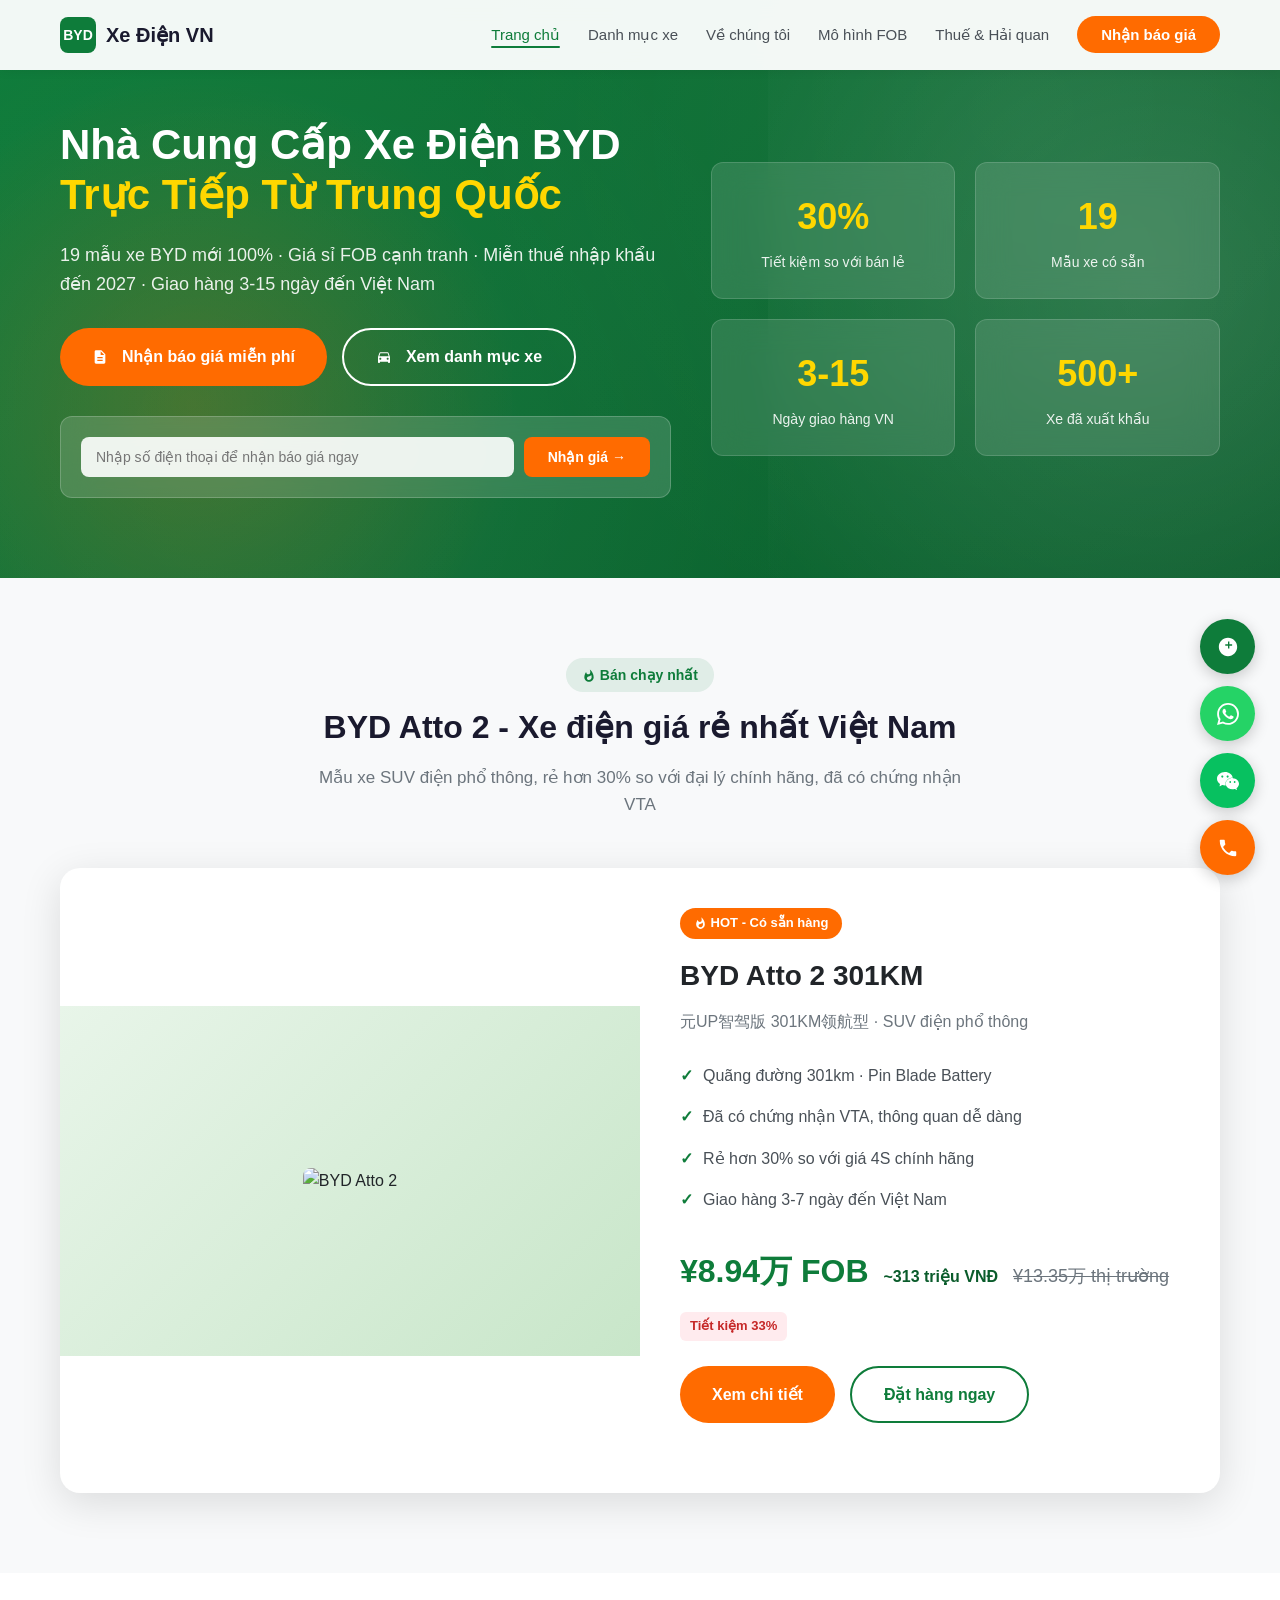
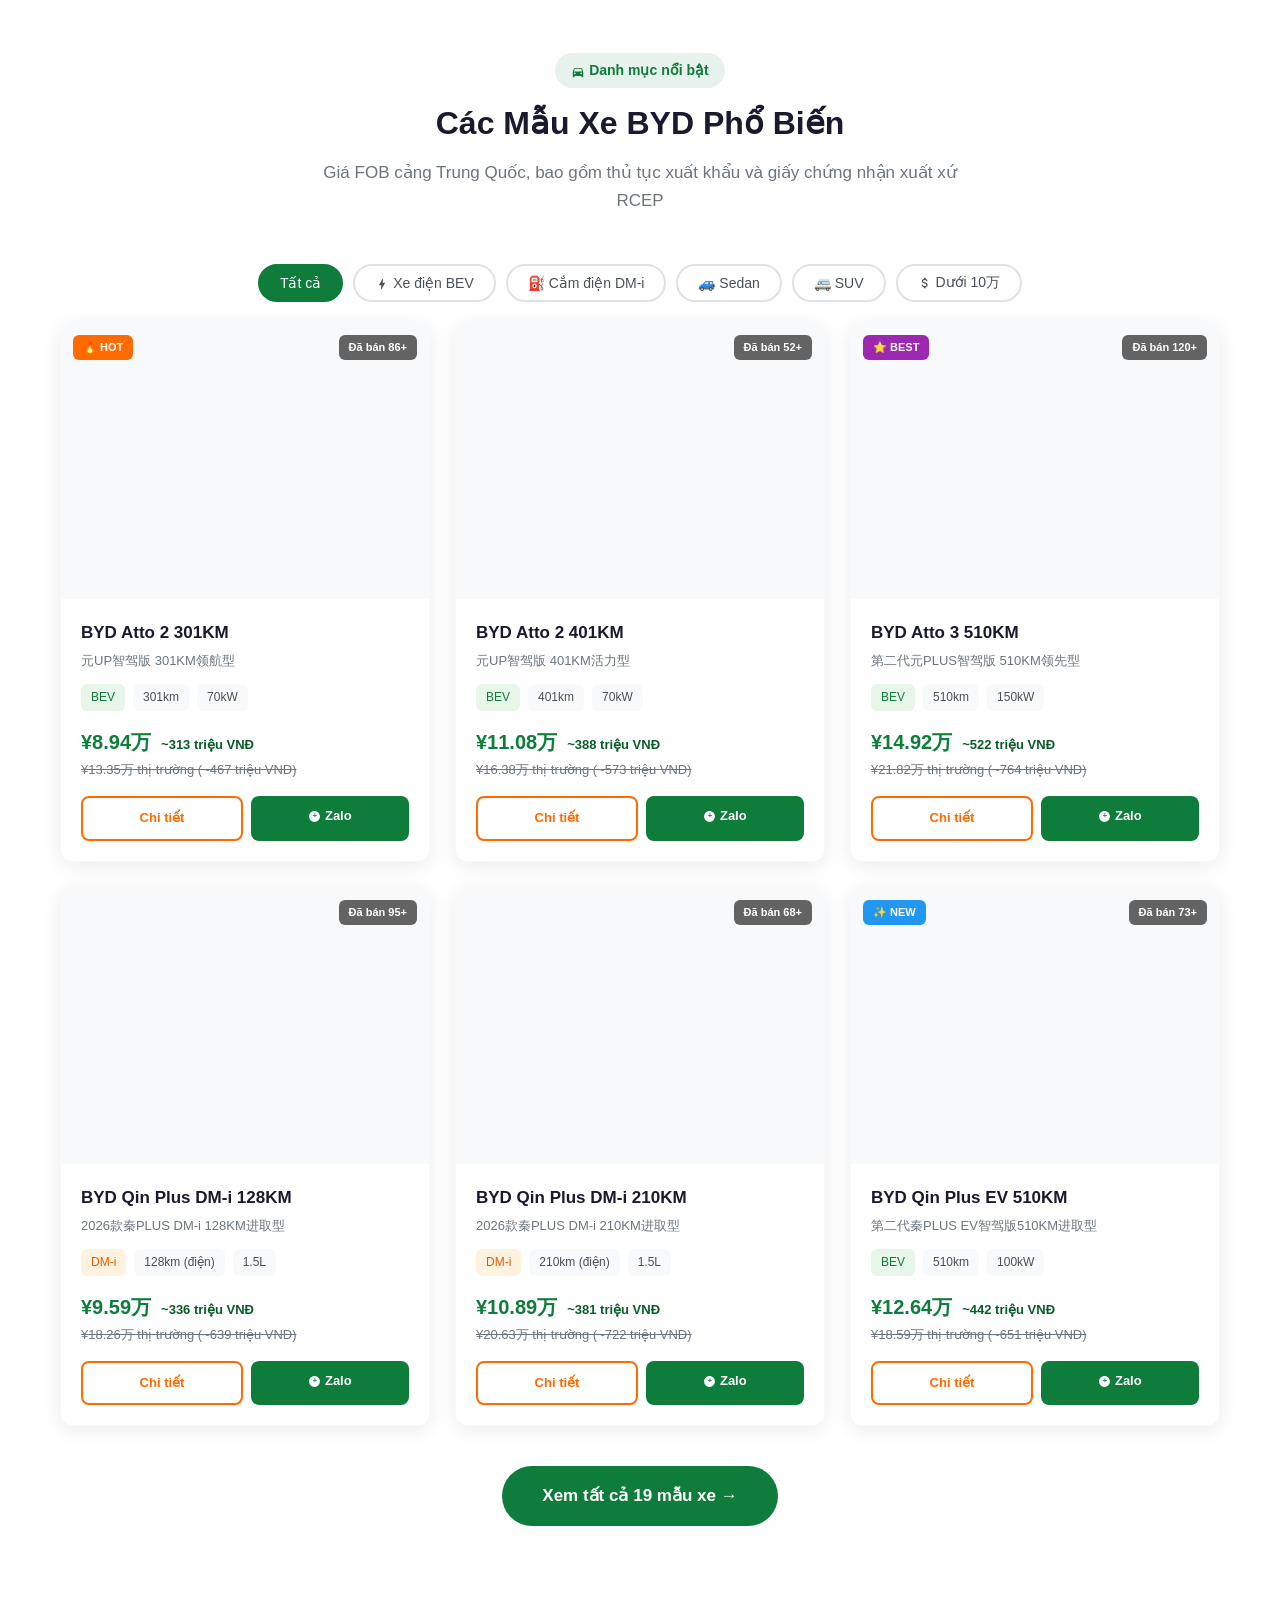
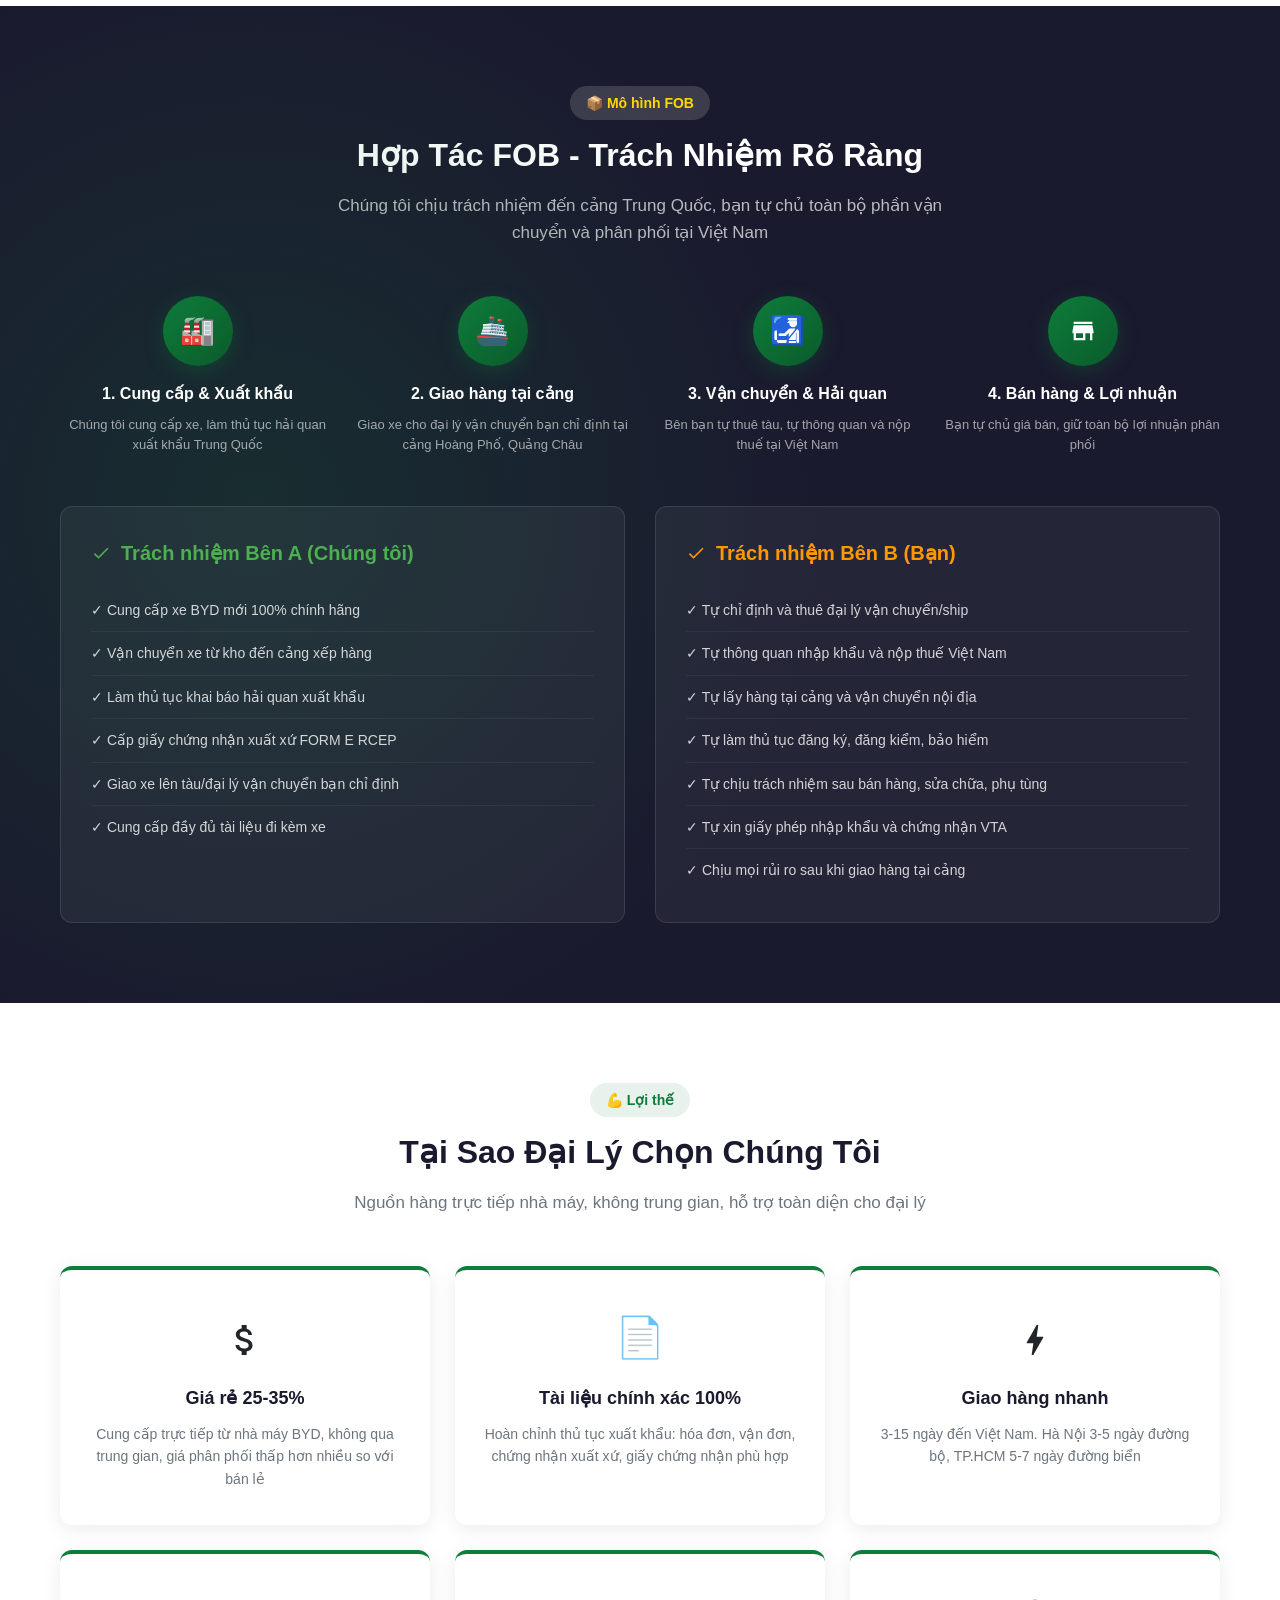
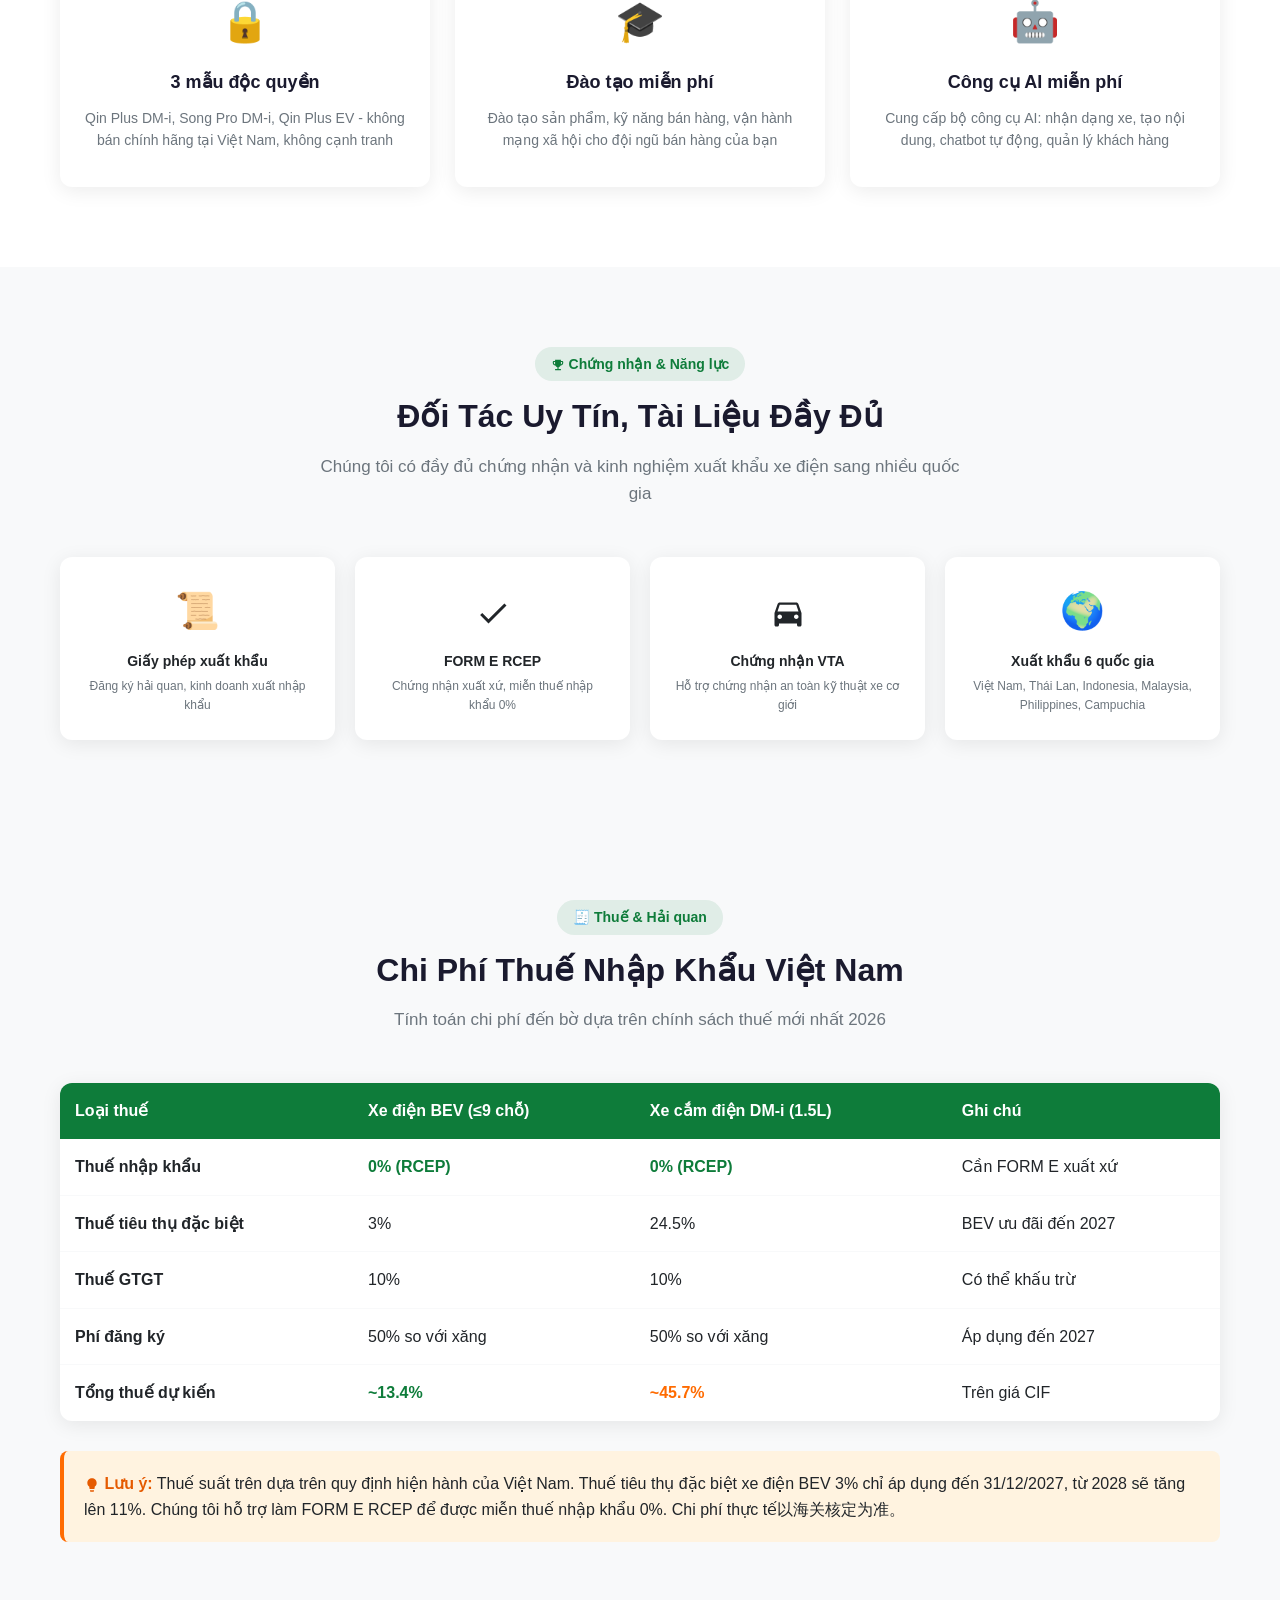
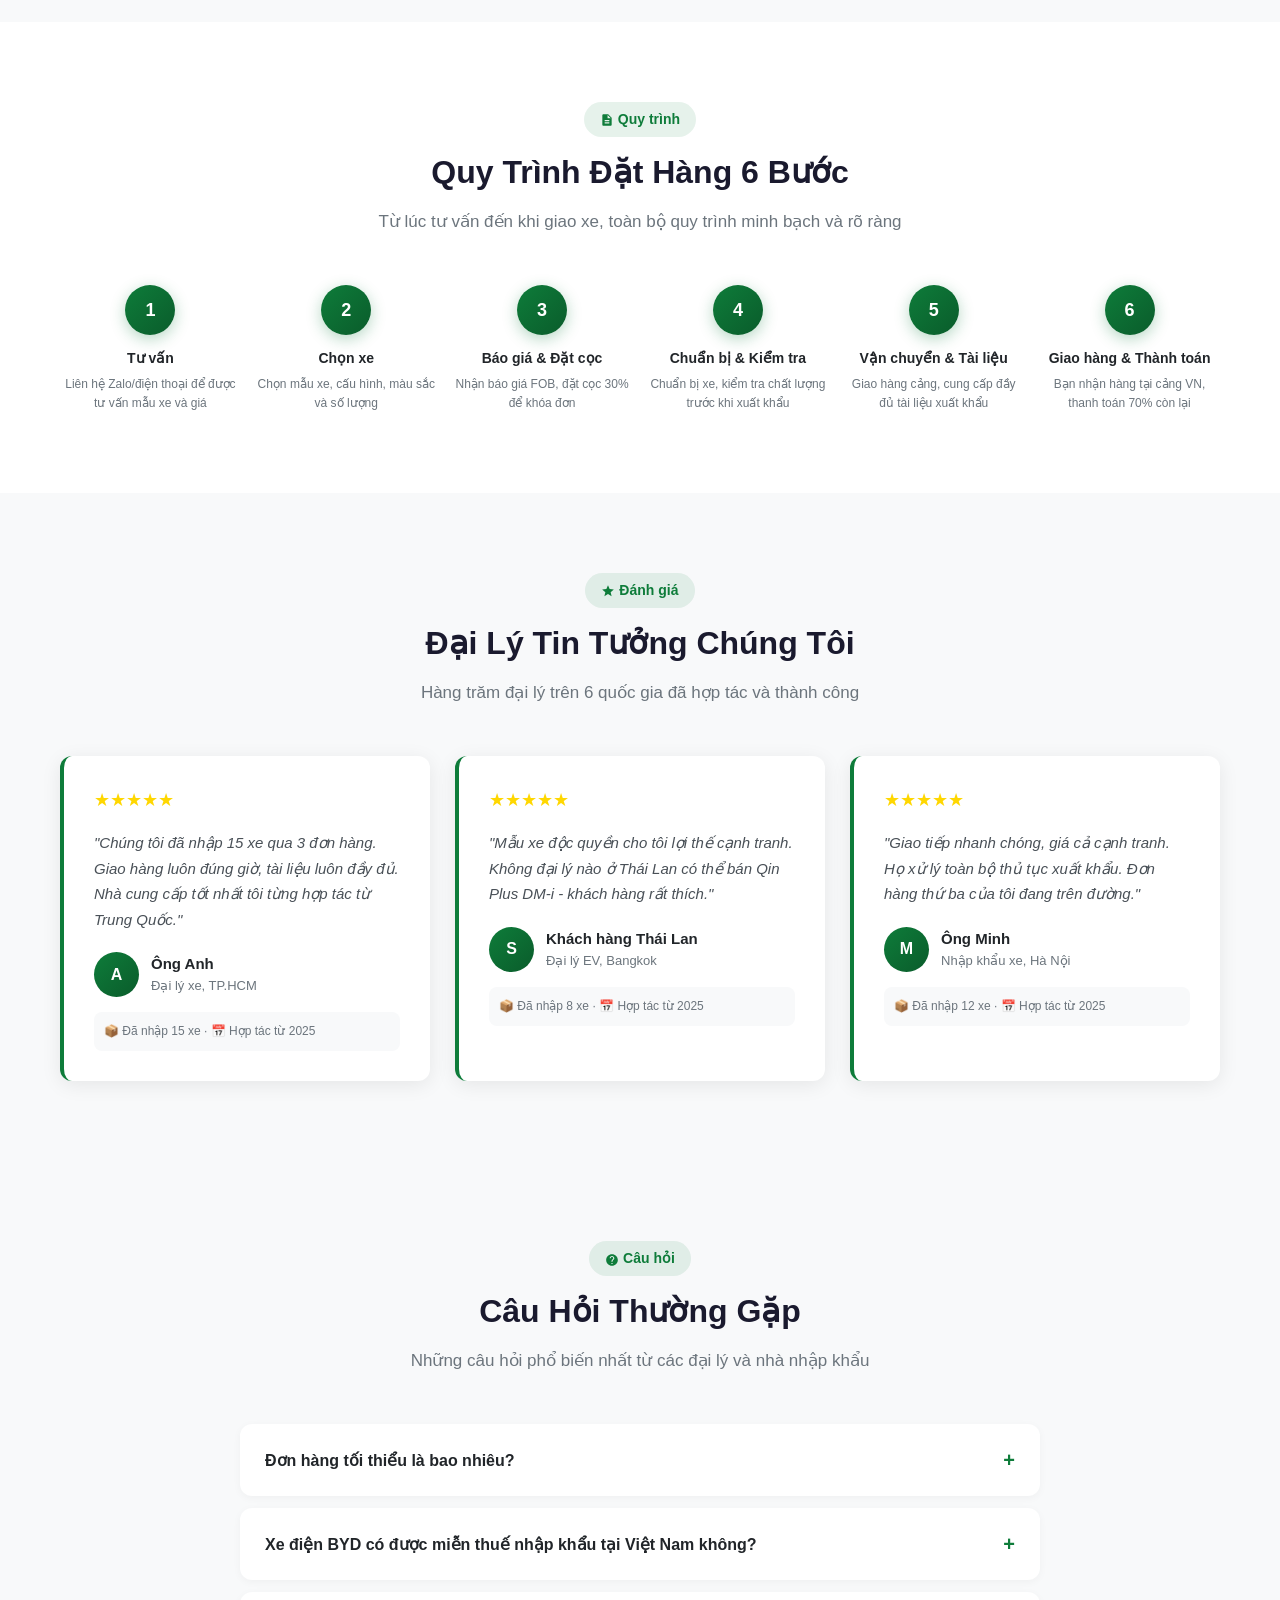
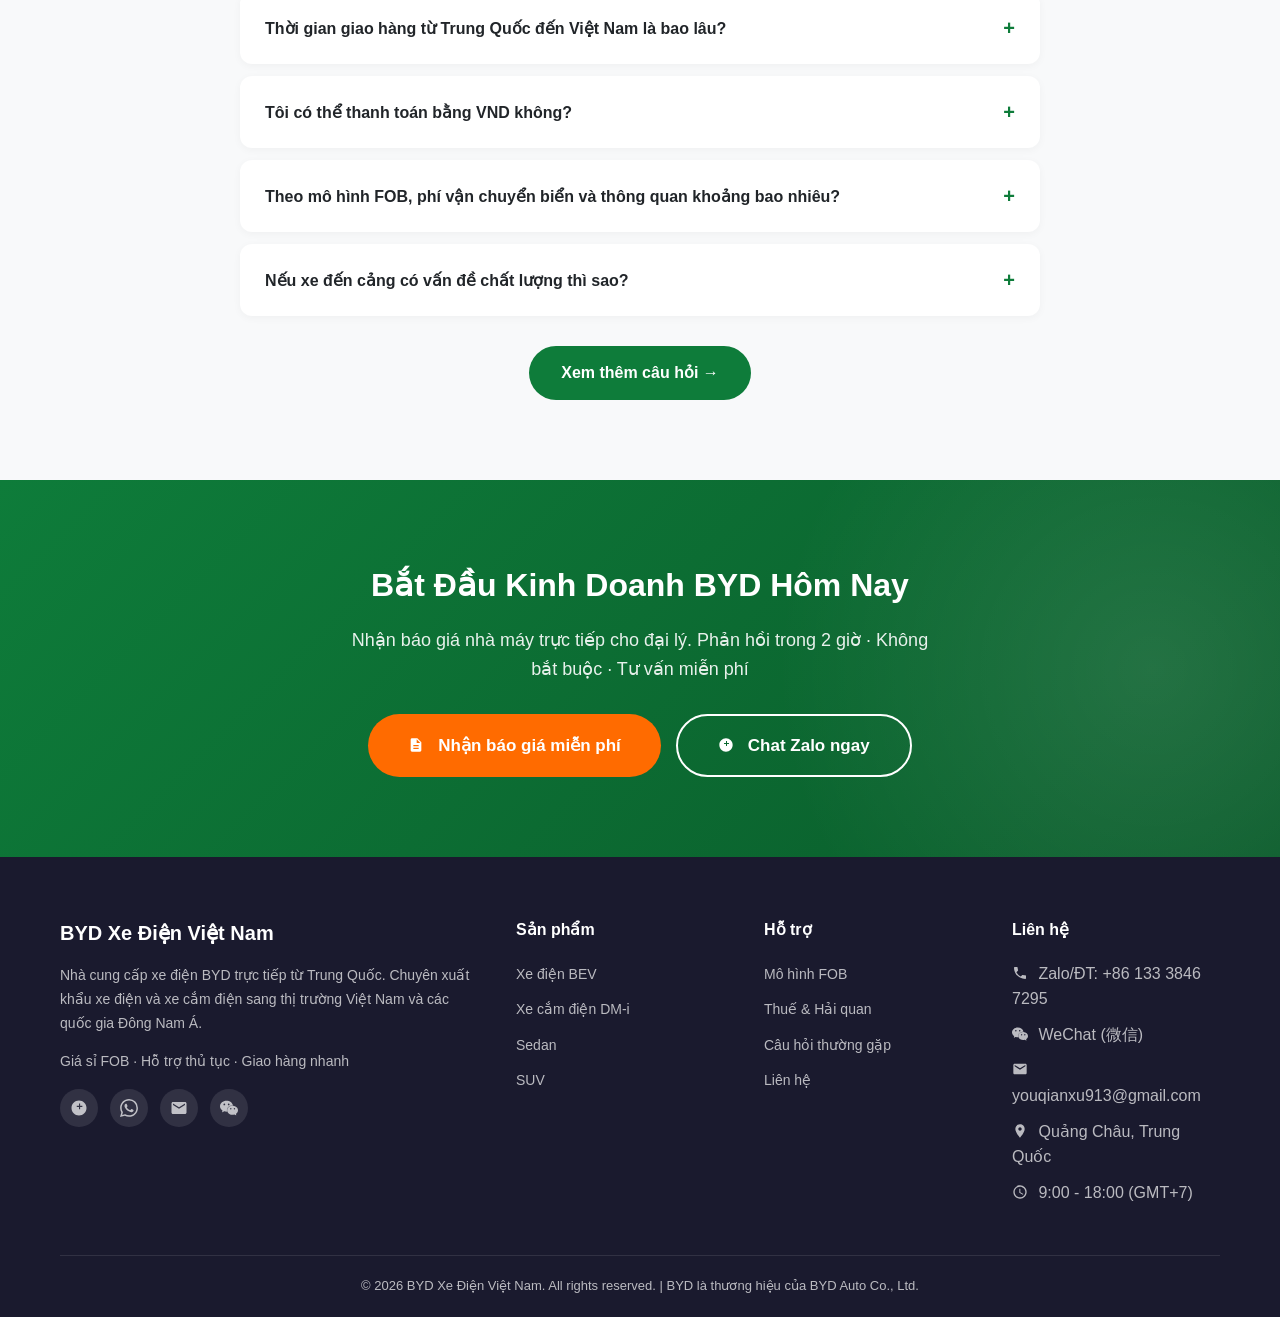
==== commit 6383e6a3: "Update index.html" ====
--- a/index.html
+++ b/index.html
@@ -1,558 +1,590 @@
-<!DOCTYPE html>
-<html lang="vi">
-<head>
-    <meta charset="UTF-8">
-    <meta name="viewport" content="width=device-width, initial-scale=1.0">
-    <title>BYD Xe Điện - Nhà Cung Cấp Trực Tiếp Từ Trung Quốc | Giá Sỉ FOB</title>
-    <meta name="description" content="Nhà cung cấp xe điện BYD trực tiếp từ Trung Quốc. 19 mẫu xe, giá sỉ FOB cạnh tranh, miễn thuế nhập khẩu đến 2027. Giao hàng 3-15 ngày đến Việt Nam.">
-    <meta name="keywords" content="xe điện BYD, nhập khẩu xe BYD, đại lý BYD Việt Nam, giá sỉ xe điện, FOB BYD">
-    <link rel="preconnect" href="https://fonts.googleapis.com">
-    <link href="https://fonts.googleapis.com/css2?family=Be+Vietnam+Pro:wght@300;400;500;600;700;800&display=swap" rel="stylesheet">
-    <link rel="stylesheet" href="css/style.css">
-</head>
-<body>
-<!-- Navigation -->
-<nav class="navbar">
-    <div class="container nav-inner">
-        <a href="index.html" class="logo">
-            <div class="logo-icon">BYD</div>
-            <span>Xe Điện VN</span>
-        </a>
-        <ul class="nav-links" id="navLinks">
-            <li><a href="index.html" class="active">Trang chủ</a></li>
-            <li><a href="cars.html">Danh mục xe</a></li>
-            <li><a href="about.html">Về chúng tôi</a></li>
-            <li><a href="#fob">Mô hình FOB</a></li>
-            <li><a href="#tax">Thuế & Hải quan</a></li>
-            <li><a href="contact.html" class="nav-cta">Nhận báo giá</a></li>
-        </ul>
-        <button class="mobile-toggle" onclick="toggleMenu()">☰</button>
-    </div>
-</nav>
-
-<!-- Hero -->
-<section class="hero">
-    <div class="hero-pattern"></div>
-    <div class="container hero-content">
-        <div>
-            <h1>Nhà Cung Cấp Xe Điện BYD <span>Trực Tiếp Từ Trung Quốc</span></h1>
-            <p>19 mẫu xe BYD mới 100% · Giá sỉ FOB cạnh tranh · Miễn thuế nhập khẩu đến 2027 · Giao hàng 3-15 ngày đến Việt Nam</p>
-            <div class="hero-buttons">
-                <a href="contact.html" class="btn btn-accent">📋 Nhận báo giá miễn phí</a>
-                <a href="cars.html" class="btn btn-outline-white">🚗 Xem danh mục xe</a>
-            </div>
-            <form class="hero-quick-form" onsubmit="submitQuickQuote(event)">
-                <input type="tel" placeholder="Nhập số điện thoại để nhận báo giá ngay" required>
-                <button type="submit">Nhận giá →</button>
-            </form>
-        </div>
-        <div class="hero-stats">
-            <div class="stat-card">
-                <div class="stat-number">30%</div>
-                <div class="stat-label">Tiết kiệm so với bán lẻ</div>
-            </div>
-            <div class="stat-card">
-                <div class="stat-number">19</div>
-                <div class="stat-label">Mẫu xe có sẵn</div>
-            </div>
-            <div class="stat-card">
-                <div class="stat-number">3-15</div>
-                <div class="stat-label">Ngày giao hàng VN</div>
-            </div>
-            <div class="stat-card">
-                <div class="stat-number">500+</div>
-                <div class="stat-label">Xe đã xuất khẩu</div>
-            </div>
-        </div>
-    </div>
-</section>
-
-<!-- Hot Model -->
-<section class="section hot-model">
-    <div class="container">
-        <div class="section-header">
-            <span class="section-tag">🔥 Bán chạy nhất</span>
-            <h2 class="section-title">BYD Atto 2 - Xe điện giá rẻ nhất Việt Nam</h2>
-            <p class="section-desc">Mẫu xe SUV điện phổ thông, rẻ hơn 30% so với đại lý chính hãng, đã có chứng nhận VTA</p>
-        </div>
-        <div class="hot-card">
-            <div class="hot-image">
-                <img src="https://aka.doubaocdn.com/s/FyzbEEuhpc" alt="BYD Atto 2">
-            </div>
-            <div class="hot-content">
-                <span class="hot-badge">🔥 HOT - Có sẵn hàng</span>
-                <h3>BYD Atto 2 301KM</h3>
-                <p class="subtitle">元UP智驾版 301KM领航型 · SUV điện phổ thông</p>
-                <ul class="hot-features">
-                    <li>Quãng đường 301km · Pin Blade Battery</li>
-                    <li>Đã có chứng nhận VTA, thông quan dễ dàng</li>
-                    <li>Rẻ hơn 30% so với giá 4S chính hãng</li>
-                    <li>Giao hàng 3-7 ngày đến Việt Nam</li>
-                </ul>
-                <div class="hot-price">
-                    <span class="fob">¥8.94万 FOB</span>
-                    <span class="fob-vnd">~313 triệu VNĐ</span>
-                    <span class="market">¥13.35万 thị trường</span>
-                    <span class="save">Tiết kiệm 33%</span>
-                </div>
-                <div class="hero-buttons">
-                    <a href="car-detail.html?id=1" class="btn btn-accent">Xem chi tiết</a>
-                    <a href="contact.html" class="btn btn-outline">Đặt hàng ngay</a>
-                </div>
-            </div>
-        </div>
-    </div>
-</section>
-
-<!-- Featured Cars -->
-<section class="section">
-    <div class="container">
-        <div class="section-header">
-            <span class="section-tag">🚗 Danh mục nổi bật</span>
-            <h2 class="section-title">Các Mẫu Xe BYD Phổ Biến</h2>
-            <p class="section-desc">Giá FOB cảng Trung Quốc, bao gồm thủ tục xuất khẩu và giấy chứng nhận xuất xứ RCEP</p>
-        </div>
-        <div class="filter-bar">
-            <button class="filter-btn active" onclick="filterCars('all', this)">Tất cả</button>
-            <button class="filter-btn" onclick="filterCars('BEV', this)">⚡ Xe điện BEV</button>
-            <button class="filter-btn" onclick="filterCars('DM-i', this)">⛽ Cắm điện DM-i</button>
-            <button class="filter-btn" onclick="filterCars('sedan', this)">🚙 Sedan</button>
-            <button class="filter-btn" onclick="filterCars('suv', this)">🚐 SUV</button>
-            <button class="filter-btn" onclick="filterCars('under10', this)">💰 Dưới 10万</button>
-        </div>
-        <div class="car-grid" id="carGrid"></div>
-        <div style="text-align:center;margin-top:40px">
-            <a href="cars.html" class="btn btn-primary btn-lg">Xem tất cả 19 mẫu xe →</a>
-        </div>
-    </div>
-</section>
-
-<!-- FOB Section -->
-<section class="section fob-section" id="fob">
-    <div class="container">
-        <div class="section-header">
-            <span class="section-tag">📦 Mô hình FOB</span>
-            <h2 class="section-title">Hợp Tác FOB - Trách Nhiệm Rõ Ràng</h2>
-            <p class="section-desc">Chúng tôi chịu trách nhiệm đến cảng Trung Quốc, bạn tự chủ toàn bộ phần vận chuyển và phân phối tại Việt Nam</p>
-        </div>
-        <div class="fob-flow">
-            <div class="fob-step">
-                <div class="fob-step-icon">🏭</div>
-                <h4>1. Cung cấp & Xuất khẩu</h4>
-                <p>Chúng tôi cung cấp xe, làm thủ tục hải quan xuất khẩu Trung Quốc</p>
-            </div>
-            <div class="fob-step">
-                <div class="fob-step-icon">🚢</div>
-                <h4>2. Giao hàng tại cảng</h4>
-                <p>Giao xe cho đại lý vận chuyển bạn chỉ định tại cảng Thâm Quyến</p>
-            </div>
-            <div class="fob-step">
-                <div class="fob-step-icon">🛃</div>
-                <h4>3. Vận chuyển & Hải quan</h4>
-                <p>Bên bạn tự thuê tàu, tự thông quan và nộp thuế tại Việt Nam</p>
-            </div>
-            <div class="fob-step">
-                <div class="fob-step-icon">🏪</div>
-                <h4>4. Bán hàng & Lợi nhuận</h4>
-                <p>Bạn tự chủ giá bán, giữ toàn bộ lợi nhuận phân phối</p>
-            </div>
-        </div>
-        <div class="fob-responsibility">
-            <div class="resp-card a">
-                <h4>✅ Trách nhiệm Bên A (Chúng tôi)</h4>
-                <ul class="resp-list">
-                    <li>✓ Cung cấp xe BYD mới 100% chính hãng</li>
-                    <li>✓ Vận chuyển xe từ kho đến cảng xếp hàng</li>
-                    <li>✓ Làm thủ tục khai báo hải quan xuất khẩu</li>
-                    <li>✓ Cấp giấy chứng nhận xuất xứ FORM E RCEP</li>
-                    <li>✓ Giao xe lên tàu/đại lý vận chuyển bạn chỉ định</li>
-                    <li>✓ Cung cấp đầy đủ tài liệu đi kèm xe</li>
-                </ul>
-            </div>
-            <div class="resp-card b">
-                <h4>✅ Trách nhiệm Bên B (Bạn)</h4>
-                <ul class="resp-list">
-                    <li>✓ Tự chỉ định và thuê đại lý vận chuyển/ship</li>
-                    <li>✓ Tự thông quan nhập khẩu và nộp thuế Việt Nam</li>
-                    <li>✓ Tự lấy hàng tại cảng và vận chuyển nội địa</li>
-                    <li>✓ Tự làm thủ tục đăng ký, đăng kiểm, bảo hiểm</li>
-                    <li>✓ Tự chịu trách nhiệm sau bán hàng, sửa chữa, phụ tùng</li>
-                    <li>✓ Tự xin giấy phép nhập khẩu và chứng nhận VTA</li>
-                    <li>✓ Chịu mọi rủi ro sau khi giao hàng tại cảng</li>
-                </ul>
-            </div>
-        </div>
-    </div>
-</section>
-
-<!-- Why Choose -->
-<section class="section" id="why">
-    <div class="container">
-        <div class="section-header">
-            <span class="section-tag">💪 Lợi thế</span>
-            <h2 class="section-title">Tại Sao Đại Lý Chọn Chúng Tôi</h2>
-            <p class="section-desc">Nguồn hàng trực tiếp nhà máy, không trung gian, hỗ trợ toàn diện cho đại lý</p>
-        </div>
-        <div class="features-grid">
-            <div class="feature-card">
-                <div class="feature-icon">💰</div>
-                <h4>Giá rẻ 25-35%</h4>
-                <p>Cung cấp trực tiếp từ nhà máy BYD, không qua trung gian, giá phân phối thấp hơn nhiều so với bán lẻ</p>
-            </div>
-            <div class="feature-card">
-                <div class="feature-icon">📄</div>
-                <h4>Tài liệu chính xác 100%</h4>
-                <p>Hoàn chỉnh thủ tục xuất khẩu: hóa đơn, vận đơn, chứng nhận xuất xứ, giấy chứng nhận phù hợp</p>
-            </div>
-            <div class="feature-card">
-                <div class="feature-icon">⚡</div>
-                <h4>Giao hàng nhanh</h4>
-                <p>3-15 ngày đến Việt Nam. Hà Nội 3-5 ngày đường bộ, TP.HCM 5-7 ngày đường biển</p>
-            </div>
-            <div class="feature-card">
-                <div class="feature-icon">🔒</div>
-                <h4>3 mẫu độc quyền</h4>
-                <p>Qin Plus DM-i, Song Pro DM-i, Qin Plus EV - không bán chính hãng tại Việt Nam, không cạnh tranh</p>
-            </div>
-            <div class="feature-card">
-                <div class="feature-icon">🎓</div>
-                <h4>Đào tạo miễn phí</h4>
-                <p>Đào tạo sản phẩm, kỹ năng bán hàng, vận hành mạng xã hội cho đội ngũ bán hàng của bạn</p>
-            </div>
-            <div class="feature-card">
-                <div class="feature-icon">🤖</div>
-                <h4>Công cụ AI miễn phí</h4>
-                <p>Cung cấp bộ công cụ AI: nhận dạng xe, tạo nội dung, chatbot tự động, quản lý khách hàng</p>
-            </div>
-        </div>
-    </div>
-</section>
-
-<!-- Certifications -->
-<section class="section cert-section">
-    <div class="container">
-        <div class="section-header">
-            <span class="section-tag">🏆 Chứng nhận & Năng lực</span>
-            <h2 class="section-title">Đối Tác Uy Tín, Tài Liệu Đầy Đủ</h2>
-            <p class="section-desc">Chúng tôi có đầy đủ chứng nhận và kinh nghiệm xuất khẩu xe điện sang nhiều quốc gia</p>
-        </div>
-        <div class="cert-showcase">
-            <div class="cert-item">
-                <div class="cert-icon">📜</div>
-                <h5>Giấy phép xuất khẩu</h5>
-                <p>Đăng ký hải quan, kinh doanh xuất nhập khẩu</p>
-            </div>
-            <div class="cert-item">
-                <div class="cert-icon">✅</div>
-                <h5>FORM E RCEP</h5>
-                <p>Chứng nhận xuất xứ, miễn thuế nhập khẩu 0%</p>
-            </div>
-            <div class="cert-item">
-                <div class="cert-icon">🚗</div>
-                <h5>Chứng nhận VTA</h5>
-                <p>Hỗ trợ chứng nhận an toàn kỹ thuật xe cơ giới</p>
-            </div>
-            <div class="cert-item">
-                <div class="cert-icon">🌍</div>
-                <h5>Xuất khẩu 6 quốc gia</h5>
-                <p>Việt Nam, Thái Lan, Indonesia, Malaysia, Philippines, Campuchia</p>
-            </div>
-        </div>
-    </div>
-</section>
-
-<!-- Tax Section -->
-<section class="section tax-section" id="tax">
-    <div class="container">
-        <div class="section-header">
-            <span class="section-tag">🧾 Thuế & Hải quan</span>
-            <h2 class="section-title">Chi Phí Thuế Nhập Khẩu Việt Nam</h2>
-            <p class="section-desc">Tính toán chi phí đến bờ dựa trên chính sách thuế mới nhất 2026</p>
-        </div>
-        <table class="tax-table">
-            <thead>
-                <tr>
-                    <th>Loại thuế</th>
-                    <th>Xe điện BEV (≤9 chỗ)</th>
-                    <th>Xe cắm điện DM-i (1.5L)</th>
-                    <th>Ghi chú</th>
-                </tr>
-            </thead>
-            <tbody>
-                <tr>
-                    <td><strong>Thuế nhập khẩu</strong></td>
-                    <td style="color:var(--primary);font-weight:700">0% (RCEP)</td>
-                    <td style="color:var(--primary);font-weight:700">0% (RCEP)</td>
-                    <td>Cần FORM E xuất xứ</td>
-                </tr>
-                <tr>
-                    <td><strong>Thuế tiêu thụ đặc biệt</strong></td>
-                    <td>3%</td>
-                    <td>24.5%</td>
-                    <td>BEV ưu đãi đến 2027</td>
-                </tr>
-                <tr>
-                    <td><strong>Thuế GTGT</strong></td>
-                    <td>10%</td>
-                    <td>10%</td>
-                    <td>Có thể khấu trừ</td>
-                </tr>
-                <tr>
-                    <td><strong>Phí đăng ký</strong></td>
-                    <td>50% so với xăng</td>
-                    <td>50% so với xăng</td>
-                    <td>Áp dụng đến 2027</td>
-                </tr>
-                <tr>
-                    <td><strong>Tổng thuế dự kiến</strong></td>
-                    <td style="color:var(--primary);font-weight:700">~13.4%</td>
-                    <td style="color:var(--accent);font-weight:700">~45.7%</td>
-                    <td>Trên giá CIF</td>
-                </tr>
-            </tbody>
-        </table>
-        <div class="tax-note">
-            <strong>💡 Lưu ý:</strong> Thuế suất trên dựa trên quy định hiện hành của Việt Nam. Thuế tiêu thụ đặc biệt xe điện BEV 3% chỉ áp dụng đến 31/12/2027, từ 2028 sẽ tăng lên 11%. Chúng tôi hỗ trợ làm FORM E RCEP để được miễn thuế nhập khẩu 0%. Chi phí thực tế以海关核定为准。
-        </div>
-    </div>
-</section>
-
-<!-- Process -->
-<section class="section">
-    <div class="container">
-        <div class="section-header">
-            <span class="section-tag">📋 Quy trình</span>
-            <h2 class="section-title">Quy Trình Đặt Hàng 6 Bước</h2>
-            <p class="section-desc">Từ lúc tư vấn đến khi giao xe, toàn bộ quy trình minh bạch và rõ ràng</p>
-        </div>
-        <div class="process-steps">
-            <div class="process-step">
-                <div class="process-num">1</div>
-                <h5>Tư vấn</h5>
-                <p>Liên hệ Zalo/điện thoại để được tư vấn mẫu xe và giá</p>
-            </div>
-            <div class="process-step">
-                <div class="process-num">2</div>
-                <h5>Chọn xe</h5>
-                <p>Chọn mẫu xe, cấu hình, màu sắc và số lượng</p>
-            </div>
-            <div class="process-step">
-                <div class="process-num">3</div>
-                <h5>Báo giá & Đặt cọc</h5>
-                <p>Nhận báo giá FOB, đặt cọc 30% để khóa đơn</p>
-            </div>
-            <div class="process-step">
-                <div class="process-num">4</div>
-                <h5>Chuẩn bị & Kiểm tra</h5>
-                <p>Chuẩn bị xe, kiểm tra chất lượng trước khi xuất khẩu</p>
-            </div>
-            <div class="process-step">
-                <div class="process-num">5</div>
-                <h5>Vận chuyển & Tài liệu</h5>
-                <p>Giao hàng cảng, cung cấp đầy đủ tài liệu xuất khẩu</p>
-            </div>
-            <div class="process-step">
-                <div class="process-num">6</div>
-                <h5>Giao hàng & Thành toán</h5>
-                <p>Bạn nhận hàng tại cảng VN, thanh toán 70% còn lại</p>
-            </div>
-        </div>
-    </div>
-</section>
-
-<!-- Testimonials -->
-<section class="section testimonials-section">
-    <div class="container">
-        <div class="section-header">
-            <span class="section-tag">⭐ Đánh giá</span>
-            <h2 class="section-title">Đại Lý Tin Tưởng Chúng Tôi</h2>
-            <p class="section-desc">Hàng trăm đại lý trên 6 quốc gia đã hợp tác và thành công</p>
-        </div>
-        <div class="testimonials-grid">
-            <div class="testimonial-card">
-                <div class="testimonial-stars">★★★★★</div>
-                <p class="testimonial-text">"Chúng tôi đã nhập 15 xe qua 3 đơn hàng. Giao hàng luôn đúng giờ, tài liệu luôn đầy đủ. Nhà cung cấp tốt nhất tôi từng hợp tác từ Trung Quốc."</p>
-                <div class="testimonial-author">
-                    <div class="author-avatar">A</div>
-                    <div class="author-info">
-                        <h5>Ông Anh</h5>
-                        <p>Đại lý xe, TP.HCM</p>
-                    </div>
-                </div>
-                <div class="testimonial-proof">
-                    📦 Đã nhập 15 xe · 📅 Hợp tác từ 2025
-                </div>
-            </div>
-            <div class="testimonial-card">
-                <div class="testimonial-stars">★★★★★</div>
-                <p class="testimonial-text">"Mẫu xe độc quyền cho tôi lợi thế cạnh tranh. Không đại lý nào ở Thái Lan có thể bán Qin Plus DM-i - khách hàng rất thích."</p>
-                <div class="testimonial-author">
-                    <div class="author-avatar">S</div>
-                    <div class="author-info">
-                        <h5>Khách hàng Thái Lan</h5>
-                        <p>Đại lý EV, Bangkok</p>
-                    </div>
-                </div>
-                <div class="testimonial-proof">
-                    📦 Đã nhập 8 xe · 📅 Hợp tác từ 2025
-                </div>
-            </div>
-            <div class="testimonial-card">
-                <div class="testimonial-stars">★★★★★</div>
-                <p class="testimonial-text">"Giao tiếp nhanh chóng, giá cả cạnh tranh. Họ xử lý toàn bộ thủ tục xuất khẩu. Đơn hàng thứ ba của tôi đang trên đường."</p>
-                <div class="testimonial-author">
-                    <div class="author-avatar">M</div>
-                    <div class="author-info">
-                        <h5>Ông Minh</h5>
-                        <p>Nhập khẩu xe, Hà Nội</p>
-                    </div>
-                </div>
-                <div class="testimonial-proof">
-                    📦 Đã nhập 12 xe · 📅 Hợp tác từ 2025
-                </div>
-            </div>
-        </div>
-    </div>
-</section>
-
-<!-- FAQ -->
-<section class="section faq-section" id="faq">
-    <div class="container">
-        <div class="section-header">
-            <span class="section-tag">❓ Câu hỏi</span>
-            <h2 class="section-title">Câu Hỏi Thường Gặp</h2>
-            <p class="section-desc">Những câu hỏi phổ biến nhất từ các đại lý và nhà nhập khẩu</p>
-        </div>
-        <div class="faq-list">
-            <div class="faq-item">
-                <div class="faq-question" onclick="toggleFaq(this)">
-                    <span>Đơn hàng tối thiểu là bao nhiêu?</span>
-                    <span class="icon">+</span>
-                </div>
-                <div class="faq-answer"><p>4 xe cho mỗi container 40ft. Có thể trộn nhiều mẫu xe khác nhau. Đơn hàng đầu tiên: 1-2 xe cũng được (để thử nghiệm).</p></div>
-            </div>
-            <div class="faq-item">
-                <div class="faq-question" onclick="toggleFaq(this)">
-                    <span>Xe điện BYD có được miễn thuế nhập khẩu tại Việt Nam không?</span>
-                    <span class="icon">+</span>
-                </div>
-                <div class="faq-answer"><p>Có. Xe điện (BEV) được miễn thuế nhập khẩu tại Việt Nam đến năm 2027 (với giấy FORM E RCEP). Xe cắm điện (PHEV/DM-i) cũng được miễn thuế nhập khẩu nhưng chịu thuế tiêu thụ đặc biệt 24.5%.</p></div>
-            </div>
-            <div class="faq-item">
-                <div class="faq-question" onclick="toggleFaq(this)">
-                    <span>Thời gian giao hàng từ Trung Quốc đến Việt Nam là bao lâu?</span>
-                    <span class="icon">+</span>
-                </div>
-                <div class="faq-answer"><p>3-15 ngày. Hà Nội: 3-5 ngày (đường bộ). TP.HCM: 5-7 ngày (đường biển). Thời gian tính từ ngày giao hàng tại cảng Trung Quốc.</p></div>
-            </div>
-            <div class="faq-item">
-                <div class="faq-question" onclick="toggleFaq(this)">
-                    <span>Tôi có thể thanh toán bằng VND không?</span>
-                    <span class="icon">+</span>
-                </div>
-                <div class="faq-answer"><p>Chúng tôi chấp nhận thanh toán bằng USD hoặc RMB. Tỷ giá tham khảo: 1 USD ≈ 25,000 VND, 1 RMB ≈ 3,500 VND. Có thể thanh toán qua người trung gian tại Việt Nam.</p></div>
-            </div>
-            <div class="faq-item">
-                <div class="faq-question" onclick="toggleFaq(this)">
-                    <span>Theo mô hình FOB, phí vận chuyển biển và thông quan khoảng bao nhiêu?</span>
-                    <span class="icon">+</span>
-                </div>
-                <div class="faq-answer"><p>Phí vận chuyển biển từ Thâm Quyến đến TP.HCM khoảng 3000-5000 RMB/xe (tùy số lượng). Phí thông quan và vận chuyển nội địa khoảng 2000-3000 RMB/xe. Tổng chi phí logistics khoảng 5000-8000 RMB/xe.</p></div>
-            </div>
-            <div class="faq-item">
-                <div class="faq-question" onclick="toggleFaq(this)">
-                    <span>Nếu xe đến cảng có vấn đề chất lượng thì sao?</span>
-                    <span class="icon">+</span>
-                </div>
-                <div class="faq-answer"><p>Theo điều kiện FOB, rủi ro chuyển giao sau khi giao hàng tại cảng. Bạn nên kiểm tra xe tại cảng trước khi nhận. Nếu có vấn đề chất lượng nhà máy, chúng tôi hỗ trợ liên hệ BYD để khiếu nại. Bạn cần tự mua bảo hiểm vận chuyển.</p></div>
-            </div>
-        </div>
-        <div style="text-align:center;margin-top:30px">
-            <a href="contact.html" class="btn btn-primary">Xem thêm câu hỏi →</a>
-        </div>
-    </div>
-</section>
-
-<!-- CTA -->
-<section class="section contact-section">
-    <div class="container" style="text-align:center">
-        <h2 style="font-size:32px;font-weight:800;margin-bottom:15px">Bắt Đầu Kinh Doanh BYD Hôm Nay</h2>
-        <p style="font-size:18px;opacity:0.9;margin-bottom:30px;max-width:600px;margin-left:auto;margin-right:auto">Nhận báo giá nhà máy trực tiếp cho đại lý. Phản hồi trong 2 giờ · Không bắt buộc · Tư vấn miễn phí</p>
-        <div style="display:flex;gap:15px;justify-content:center;flex-wrap:wrap">
-            <a href="contact.html" class="btn btn-accent btn-lg">📋 Nhận báo giá miễn phí</a>
-            <a href="https://zalo.me/84123456789" target="_blank" class="btn btn-outline-white btn-lg"><span class="icon-svg"><svg viewBox="0 0 24 24" xmlns="http://www.w3.org/2000/svg"><path d="M12 2C6.48 2 2 6.48 2 12s4.48 10 10 10 10-4.48 10-10S17.52 2 12 2zm4.5 8.5h-3v3h-1.5v-3h-3V9h3V6h1.5v3h3v1.5z"/></svg></span> Chat Zalo ngay</a>
-        </div>
-    </div>
-</section>
-
-<!-- Footer -->
-<footer class="footer">
-    <div class="container">
-        <div class="footer-grid">
-            <div class="footer-brand">
-                <h4>BYD Xe Điện Việt Nam</h4>
-                <p>Nhà cung cấp xe điện BYD trực tiếp từ Trung Quốc. Chuyên xuất khẩu xe điện và xe cắm điện sang thị trường Việt Nam và các quốc gia Đông Nam Á.</p>
-                <p>Giá sỉ FOB · Hỗ trợ thủ tục · Giao hàng nhanh</p>
-                <div class="footer-social">
-                    <a href="https://zalo.me/84123456789" target="_blank" title="Zalo"><span class="icon-svg icon-zalo"><svg viewBox="0 0 24 24" xmlns="http://www.w3.org/2000/svg"><path d="M12 2C6.48 2 2 6.48 2 12s4.48 10 10 10 10-4.48 10-10S17.52 2 12 2zm4.5 8.5h-3v3h-1.5v-3h-3V9h3V6h1.5v3h3v1.5z"/></svg></span></a>
-                    <a href="https://wa.me/8613338467295" target="_blank" title="WhatsApp"><span class="icon-svg icon-whatsapp"><svg viewBox="0 0 24 24" xmlns="http://www.w3.org/2000/svg"><path d="M17.472 14.382c-.297-.149-1.758-.867-2.03-.967-.273-.099-.471-.148-.67.15-.197.297-.767.966-.94 1.164-.173.199-.347.223-.644.075-.297-.15-1.255-.463-2.39-1.475-.883-.788-1.48-1.761-1.653-2.059-.173-.297-.018-.458.13-.606.134-.133.298-.347.446-.52.149-.174.198-.298.298-.497.099-.198.05-.371-.025-.52-.075-.149-.669-1.612-.916-2.207-.242-.579-.487-.5-.669-.51-.173-.008-.371-.01-.57-.01-.198 0-.52.074-.792.372-.272.297-1.04 1.016-1.04 2.479 0 1.462 1.065 2.875 1.213 3.074.149.198 2.096 3.2 5.077 4.487.709.306 1.262.489 1.694.625.712.227 1.36.195 1.871.118.571-.085 1.758-.719 2.006-1.413.248-.694.248-1.289.173-1.413-.074-.124-.272-.198-.57-.347m-5.421 7.403h-.004a9.87 9.87 0 01-5.031-1.378l-.361-.214-3.741.982.998-3.648-.235-.374a9.86 9.86 0 01-1.51-5.26c.001-5.45 4.436-9.884 9.888-9.884 2.64 0 5.122 1.03 6.988 2.898a9.825 9.825 0 012.893 6.994c-.003 5.45-4.437 9.884-9.885 9.884m8.413-18.297A11.815 11.815 0 0012.05 0C5.495 0 .16 5.335.157 11.892c0 2.096.547 4.142 1.588 5.945L.057 24l6.305-1.654a11.882 11.882 0 005.683 1.448h.005c6.554 0 11.89-5.335 11.893-11.893a11.821 11.821 0 00-3.48-8.413z"/></svg></span></a>
-                    <a href="mailto:youqianxu913@gmail.com" title="Email"><span class="icon-svg icon-email"><svg viewBox="0 0 24 24" xmlns="http://www.w3.org/2000/svg"><path d="M20 4H4c-1.1 0-1.99.9-1.99 2L2 18c0 1.1.9 2 2 2h16c1.1 0 2-.9 2-2V6c0-1.1-.9-2-2-2zm0 4l-8 5-8-5V6l8 5 8-5v2z"/></svg></span></a>
-                    <a href="#" title="WeChat (微信)" onclick="showWeChatQR();return false;"><span class="icon-svg icon-wechat"><svg viewBox="0 0 24 24" xmlns="http://www.w3.org/2000/svg"><path d="M8.691 2.188C3.891 2.188 0 5.476 0 9.53c0 2.212 1.17 4.203 3.002 5.55a.59.59 0 01.213.665l-.39 1.48c-.019.07-.048.141-.048.213 0 .163.13.295.29.295a.326.326 0 00.167-.054l1.903-1.114a.864.864 0 01.717-.098 10.16 10.16 0 002.837.403c.276 0 .543-.027.811-.05-.857-2.578.157-4.972 1.932-6.446 1.703-1.415 3.882-1.98 5.853-1.838-.576-3.583-4.196-6.348-8.596-6.348zM5.785 5.991c.642 0 1.162.529 1.162 1.18a1.17 1.17 0 01-1.162 1.178A1.17 1.17 0 014.623 7.17c0-.651.52-1.18 1.162-1.18zm5.813 0c.642 0 1.162.529 1.162 1.18a1.17 1.17 0 01-1.162 1.178 1.17 1.17 0 01-1.162-1.178c0-.651.52-1.18 1.162-1.18zm5.34 2.867c-1.797-.052-3.746.512-5.28 1.786-1.72 1.428-2.687 3.72-1.78 6.22.942 2.453 3.666 4.229 6.884 4.229.826 0 1.622-.12 2.361-.336a.722.722 0 01.598.082l1.584.926a.272.272 0 00.14.047c.134 0 .24-.111.24-.247 0-.06-.023-.12-.038-.177l-.327-1.233a.582.582 0 01-.023-.156.49.49 0 01.201-.398C23.024 18.48 24 16.82 24 14.98c0-3.21-2.931-5.837-6.656-6.088V8.89c-.135-.01-.27-.027-.407-.032zm-2.53 3.274c.535 0 .969.44.969.982a.976.976 0 01-.969.983.976.976 0 01-.969-.983c0-.542.434-.982.97-.982zm4.844 0c.535 0 .969.44.969.982a.976.976 0 01-.969.983.976.976 0 01-.969-.983c0-.542.434-.982.969-.982z"/></svg></span></a>
-                </div>
-            </div>
-            <div class="footer-col">
-                <h5>Sản phẩm</h5>
-                <ul>
-                    <li><a href="cars.html?filter=BEV">Xe điện BEV</a></li>
-                    <li><a href="cars.html?filter=DM-i">Xe cắm điện DM-i</a></li>
-                    <li><a href="cars.html?filter=sedan">Sedan</a></li>
-                    <li><a href="cars.html?filter=suv">SUV</a></li>
-                </ul>
-            </div>
-            <div class="footer-col">
-                <h5>Hỗ trợ</h5>
-                <ul>
-                    <li><a href="index.html#fob">Mô hình FOB</a></li>
-                    <li><a href="index.html#tax">Thuế & Hải quan</a></li>
-                    <li><a href="index.html#faq">Câu hỏi thường gặp</a></li>
-                    <li><a href="contact.html">Liên hệ</a></li>
-                </ul>
-            </div>
-            <div class="footer-col">
-                <h5>Liên hệ</h5>
-                <ul>
-                    <li><span class="icon-svg icon-phone"><svg viewBox="0 0 24 24" xmlns="http://www.w3.org/2000/svg"><path d="M6.62 10.79c1.44 2.83 3.76 5.14 6.59 6.59l2.2-2.2c.27-.27.67-.36 1.02-.24 1.12.37 2.33.57 3.57.57.55 0 1 .45 1 1V20c0 .55-.45 1-1 1-9.39 0-17-7.61-17-17 0-.55.45-1 1-1h3.5c.55 0 1 .45 1 1 0 1.25.2 2.45.57 3.57.11.35.03.74-.25 1.02l-2.2 2.2z"/></svg></span> Zalo/ĐT: +86 133 3846 7295</li>
-                    <li><span class="icon-svg icon-wechat"><svg viewBox="0 0 24 24" xmlns="http://www.w3.org/2000/svg"><path d="M8.691 2.188C3.891 2.188 0 5.476 0 9.53c0 2.212 1.17 4.203 3.002 5.55a.59.59 0 01.213.665l-.39 1.48c-.019.07-.048.141-.048.213 0 .163.13.295.29.295a.326.326 0 00.167-.054l1.903-1.114a.864.864 0 01.717-.098 10.16 10.16 0 002.837.403c.276 0 .543-.027.811-.05-.857-2.578.157-4.972 1.932-6.446 1.703-1.415 3.882-1.98 5.853-1.838-.576-3.583-4.196-6.348-8.596-6.348zM5.785 5.991c.642 0 1.162.529 1.162 1.18a1.17 1.17 0 01-1.162 1.178A1.17 1.17 0 014.623 7.17c0-.651.52-1.18 1.162-1.18zm5.813 0c.642 0 1.162.529 1.162 1.18a1.17 1.17 0 01-1.162 1.178 1.17 1.17 0 01-1.162-1.178c0-.651.52-1.18 1.162-1.18zm5.34 2.867c-1.797-.052-3.746.512-5.28 1.786-1.72 1.428-2.687 3.72-1.78 6.22.942 2.453 3.666 4.229 6.884 4.229.826 0 1.622-.12 2.361-.336a.722.722 0 01.598.082l1.584.926a.272.272 0 00.14.047c.134 0 .24-.111.24-.247 0-.06-.023-.12-.038-.177l-.327-1.233a.582.582 0 01-.023-.156.49.49 0 01.201-.398C23.024 18.48 24 16.82 24 14.98c0-3.21-2.931-5.837-6.656-6.088V8.89c-.135-.01-.27-.027-.407-.032zm-2.53 3.274c.535 0 .969.44.969.982a.976.976 0 01-.969.983.976.976 0 01-.969-.983c0-.542.434-.982.97-.982zm4.844 0c.535 0 .969.44.969.982a.976.976 0 01-.969.983.976.976 0 01-.969-.983c0-.542.434-.982.969-.982z"/></svg></span> WeChat (微信)</li>
-                    <li><span class="icon-svg icon-email"><svg viewBox="0 0 24 24" xmlns="http://www.w3.org/2000/svg"><path d="M20 4H4c-1.1 0-1.99.9-1.99 2L2 18c0 1.1.9 2 2 2h16c1.1 0 2-.9 2-2V6c0-1.1-.9-2-2-2zm0 4l-8 5-8-5V6l8 5 8-5v2z"/></svg></span> youqianxu913@gmail.com</li>
-                    <li><span class="icon-svg icon-location"><svg viewBox="0 0 24 24" xmlns="http://www.w3.org/2000/svg"><path d="M12 2C8.13 2 5 5.13 5 9c0 5.25 7 13 7 13s7-7.75 7-13c0-3.87-3.13-7-7-7zm0 9.5c-1.38 0-2.5-1.12-2.5-2.5s1.12-2.5 2.5-2.5 2.5 1.12 2.5 2.5-1.12 2.5-2.5 2.5z"/></svg></span> Thâm Quyến, Trung Quốc</li>
-                    <li><span class="icon-svg icon-clock"><svg viewBox="0 0 24 24" xmlns="http://www.w3.org/2000/svg"><path d="M11.99 2C6.47 2 2 6.48 2 12s4.47 10 9.99 10C17.52 22 22 17.52 22 12S17.52 2 11.99 2zM12 20c-4.42 0-8-3.58-8-8s3.58-8 8-8 8 3.58 8 8-3.58 8-8 8zm.5-13H11v6l5.25 3.15.75-1.23-4.5-2.67z"/></svg></span> 9:00 - 18:00 (GMT+7)</li>
-                </ul>
-            </div>
-        </div>
-        <div class="footer-bottom">
-            <p>© 2026 BYD Xe Điện Việt Nam. All rights reserved. | BYD là thương hiệu của BYD Auto Co., Ltd.</p>
-        </div>
-    </div>
-</footer>
-
-<!-- Floating Buttons -->
-<div class="floating-buttons">
-    <a href="https://zalo.me/84123456789" target="_blank" class="float-btn float-zalo" title="Chat Zalo"><span class="icon-svg icon-zalo"><svg viewBox="0 0 24 24" xmlns="http://www.w3.org/2000/svg"><path d="M12 2C6.48 2 2 6.48 2 12s4.48 10 10 10 10-4.48 10-10S17.52 2 12 2zm4.5 8.5h-3v3h-1.5v-3h-3V9h3V6h1.5v3h3v1.5z"/></svg></span></a>
-    <a href="https://wa.me/8613338467295" target="_blank" class="float-btn float-whatsapp" title="WhatsApp"><span class="icon-svg icon-whatsapp"><svg viewBox="0 0 24 24" xmlns="http://www.w3.org/2000/svg"><path d="M17.472 14.382c-.297-.149-1.758-.867-2.03-.967-.273-.099-.471-.148-.67.15-.197.297-.767.966-.94 1.164-.173.199-.347.223-.644.075-.297-.15-1.255-.463-2.39-1.475-.883-.788-1.48-1.761-1.653-2.059-.173-.297-.018-.458.13-.606.134-.133.298-.347.446-.52.149-.174.198-.298.298-.497.099-.198.05-.371-.025-.52-.075-.149-.669-1.612-.916-2.207-.242-.579-.487-.5-.669-.51-.173-.008-.371-.01-.57-.01-.198 0-.52.074-.792.372-.272.297-1.04 1.016-1.04 2.479 0 1.462 1.065 2.875 1.213 3.074.149.198 2.096 3.2 5.077 4.487.709.306 1.262.489 1.694.625.712.227 1.36.195 1.871.118.571-.085 1.758-.719 2.006-1.413.248-.694.248-1.289.173-1.413-.074-.124-.272-.198-.57-.347m-5.421 7.403h-.004a9.87 9.87 0 01-5.031-1.378l-.361-.214-3.741.982.998-3.648-.235-.374a9.86 9.86 0 01-1.51-5.26c.001-5.45 4.436-9.884 9.888-9.884 2.64 0 5.122 1.03 6.988 2.898a9.825 9.825 0 012.893 6.994c-.003 5.45-4.437 9.884-9.885 9.884m8.413-18.297A11.815 11.815 0 0012.05 0C5.495 0 .16 5.335.157 11.892c0 2.096.547 4.142 1.588 5.945L.057 24l6.305-1.654a11.882 11.882 0 005.683 1.448h.005c6.554 0 11.89-5.335 11.893-11.893a11.821 11.821 0 00-3.48-8.413z"/></svg></span></a>
-    <a href="#" class="float-btn float-wechat" title="WeChat (微信)" onclick="showWeChatQR();return false;"><span class="icon-svg icon-wechat"><svg viewBox="0 0 24 24" xmlns="http://www.w3.org/2000/svg"><path d="M8.691 2.188C3.891 2.188 0 5.476 0 9.53c0 2.212 1.17 4.203 3.002 5.55a.59.59 0 01.213.665l-.39 1.48c-.019.07-.048.141-.048.213 0 .163.13.295.29.295a.326.326 0 00.167-.054l1.903-1.114a.864.864 0 01.717-.098 10.16 10.16 0 002.837.403c.276 0 .543-.027.811-.05-.857-2.578.157-4.972 1.932-6.446 1.703-1.415 3.882-1.98 5.853-1.838-.576-3.583-4.196-6.348-8.596-6.348zM5.785 5.991c.642 0 1.162.529 1.162 1.18a1.17 1.17 0 01-1.162 1.178A1.17 1.17 0 014.623 7.17c0-.651.52-1.18 1.162-1.18zm5.813 0c.642 0 1.162.529 1.162 1.18a1.17 1.17 0 01-1.162 1.178 1.17 1.17 0 01-1.162-1.178c0-.651.52-1.18 1.162-1.18zm5.34 2.867c-1.797-.052-3.746.512-5.28 1.786-1.72 1.428-2.687 3.72-1.78 6.22.942 2.453 3.666 4.229 6.884 4.229.826 0 1.622-.12 2.361-.336a.722.722 0 01.598.082l1.584.926a.272.272 0 00.14.047c.134 0 .24-.111.24-.247 0-.06-.023-.12-.038-.177l-.327-1.233a.582.582 0 01-.023-.156.49.49 0 01.201-.398C23.024 18.48 24 16.82 24 14.98c0-3.21-2.931-5.837-6.656-6.088V8.89c-.135-.01-.27-.027-.407-.032zm-2.53 3.274c.535 0 .969.44.969.982a.976.976 0 01-.969.983.976.976 0 01-.969-.983c0-.542.434-.982.97-.982zm4.844 0c.535 0 .969.44.969.982a.976.976 0 01-.969.983.976.976 0 01-.969-.983c0-.542.434-.982.969-.982z"/></svg></span></a>
-    <a href="tel:+8613338467295" class="float-btn float-phone" title="Gọi điện"><span class="icon-svg icon-phone"><svg viewBox="0 0 24 24" xmlns="http://www.w3.org/2000/svg"><path d="M6.62 10.79c1.44 2.83 3.76 5.14 6.59 6.59l2.2-2.2c.27-.27.67-.36 1.02-.24 1.12.37 2.33.57 3.57.57.55 0 1 .45 1 1V20c0 .55-.45 1-1 1-9.39 0-17-7.61-17-17 0-.55.45-1 1-1h3.5c.55 0 1 .45 1 1 0 1.25.2 2.45.57 3.57.11.35.03.74-.25 1.02l-2.2 2.2z"/></svg></span></a>
-</div>
-
-<script src="js/cars-data.js"></script>
-<script src="js/main.js"></script>
-<script>
-    // Render featured cars on homepage (first 6)
-    document.addEventListener('DOMContentLoaded', function() {
-        const grid = document.getElementById('carGrid');
-        if (grid) {
-            grid.innerHTML = cars.slice(0, 6).map(car => renderCarCard(car)).join('');
-        }
-    });
-</script>
-</body>
-</html>
+<!DOCTYPE html>
+<html lang="vi">
+<head>
+    <meta charset="UTF-8">
+    <meta name="viewport" content="width=device-width, initial-scale=1.0">
+    <title>BYD Xe Điện - Nhà Cung Cấp Trực Tiếp Từ Trung Quốc | Giá Sỉ FOB</title>
+    <link rel="icon" type="image/svg+xml" href="favicon.svg">
+    <meta name="keywords" content="BYD Việt Nam, xe điện BYD, Atto 3, Dolphin, Seal, xe điện Trung Quốc, nhập khẩu xe BYD, đại lý BYD, FOB BYD, mua xe BYD giá rẻ">
+    <meta property="og:title" content="BYD Việt Nam - Nhập khẩu & Phân phối xe điện BYD chính hãng">
+    <meta property="og:description" content="Nhà nhập khẩu xe điện BYD chính hãng tại Việt Nam. Dolphin, Atto 3, Seal, Han, Tang với giá FOB cạnh tranh. Giao hàng 3-15 ngày.">
+    <meta property="og:image" content="https://aka.doubaocdn.com/s/FhJW2dpNYJ">
+    <meta property="og:url" content="https://laomo1990.github.io/byd-expor/">
+    <meta property="og:type" content="website">
+    <meta property="og:locale" content="vi_VN">
+    <meta name="twitter:card" content="summary_large_image">
+    <meta name="twitter:title" content="BYD Việt Nam - Xe điện BYD chính hãng">
+    <meta name="twitter:description" content="Nhà nhập khẩu xe điện BYD chính hãng tại Việt Nam. Giá FOB cạnh tranh, giao hàng 3-15 ngày.">
+    <meta name="robots" content="index, follow">
+    <meta name="author" content="BYD Vietnam">
+
+    <meta name="description" content="Nhà cung cấp xe điện BYD trực tiếp từ Trung Quốc. 19 mẫu xe, giá sỉ FOB cạnh tranh, miễn thuế nhập khẩu đến 2027. Giao hàng 3-15 ngày đến Việt Nam.">
+    <meta name="keywords" content="xe điện BYD, nhập khẩu xe BYD, đại lý BYD Việt Nam, giá sỉ xe điện, FOB BYD">
+    <link rel="preconnect" href="https://fonts.googleapis.com">
+    <link href="https://fonts.googleapis.com/css2?family=Be+Vietnam+Pro:wght@300;400;500;600;700;800&display=swap" rel="stylesheet">
+    <link rel="stylesheet" href="css/style.css">
+
+<!-- Google Analytics 4 -->
+<script async src="https://www.googletagmanager.com/gtag/js?id=G-VB3E0CEPTX"></script>
+<script>
+  window.dataLayer = window.dataLayer || [];
+  function gtag(){dataLayer.push(arguments);}
+  gtag('js', new Date());
+  gtag('config', 'G-VB3E0CEPTX');
+</script>
+
+<!-- Microsoft Clarity Heatmap -->
+<script type="text/javascript">
+    (function(c,l,a,r,i,t,y){
+        c[a]=c[a]||function(){(c[a].q=c[a].q||[]).push(arguments)};
+        t=l.createElement(r);t.async=1;t.src="https://www.clarity.ms/tag/"+i;
+        y=l.getElementsByTagName(r)[0];y.parentNode.insertBefore(t,y);
+    })(window, document, "clarity", "script", "y169be5r4s");
+</script>
+</head>
+<body>
+<!-- Navigation -->
+<nav class="navbar">
+    <div class="container nav-inner">
+        <a href="index.html" class="logo">
+            <div class="logo-icon">BYD</div>
+            <span>Xe Điện VN</span>
+        </a>
+        <ul class="nav-links" id="navLinks">
+            <li><a href="index.html" class="active">Trang chủ</a></li>
+            <li><a href="cars.html">Danh mục xe</a></li>
+            <li><a href="about.html">Về chúng tôi</a></li>
+            <li><a href="#fob">Mô hình FOB</a></li>
+            <li><a href="#tax">Thuế & Hải quan</a></li>
+            <li><a href="contact.html" class="nav-cta">Nhận báo giá</a></li>
+        </ul>
+        <button class="mobile-toggle" onclick="toggleMenu()">☰</button>
+    </div>
+</nav>
+
+<!-- Hero -->
+<section class="hero">
+    <div class="hero-pattern"></div>
+    <div class="container hero-content">
+        <div>
+            <h1>Nhà Cung Cấp Xe Điện BYD <span>Trực Tiếp Từ Trung Quốc</span></h1>
+            <p>19 mẫu xe BYD mới 100% · Giá sỉ FOB cạnh tranh · Miễn thuế nhập khẩu đến 2027 · Giao hàng 3-15 ngày đến Việt Nam</p>
+            <div class="hero-buttons">
+                <a href="contact.html" class="btn btn-accent"><span class="icon-svg"><svg viewBox="0 0 24 24" xmlns="http://www.w3.org/2000/svg"><path d="M14 2H6c-1.1 0-1.99.9-1.99 2L4 20c0 1.1.89 2 1.99 2H18c1.1 0 2-.9 2-2V8l-6-6zm2 16H8v-2h8v2zm0-4H8v-2h8v2zm-3-5V3.5L18.5 9H13z"/></svg></span> Nhận báo giá miễn phí</a>
+                <a href="cars.html" class="btn btn-outline-white"><span class="icon-svg"><svg viewBox="0 0 24 24" xmlns="http://www.w3.org/2000/svg"><path d="M18.92 6.01C18.72 5.42 18.16 5 17.5 5h-11c-.66 0-1.21.42-1.42 1.01L3 12v8c0 .55.45 1 1 1h1c.55 0 1-.45 1-1v-1h12v1c0 .55.45 1 1 1h1c.55 0 1-.45 1-1v-8l-2.08-5.99zM6.5 16c-.83 0-1.5-.67-1.5-1.5S5.67 13 6.5 13s1.5.67 1.5 1.5S7.33 16 6.5 16zm11 0c-.83 0-1.5-.67-1.5-1.5s.67-1.5 1.5-1.5 1.5.67 1.5 1.5-.67 1.5-1.5 1.5zM5 11l1.5-4.5h11L19 11H5z"/></svg></span> Xem danh mục xe</a>
+            </div>
+            <form class="hero-quick-form" onsubmit="submitQuickQuote(event)">
+                <input type="tel" placeholder="Nhập số điện thoại để nhận báo giá ngay" required>
+                <button type="submit">Nhận giá →</button>
+            </form>
+        </div>
+        <div class="hero-stats">
+            <div class="stat-card">
+                <div class="stat-number">30%</div>
+                <div class="stat-label">Tiết kiệm so với bán lẻ</div>
+            </div>
+            <div class="stat-card">
+                <div class="stat-number">19</div>
+                <div class="stat-label">Mẫu xe có sẵn</div>
+            </div>
+            <div class="stat-card">
+                <div class="stat-number">3-15</div>
+                <div class="stat-label">Ngày giao hàng VN</div>
+            </div>
+            <div class="stat-card">
+                <div class="stat-number">500+</div>
+                <div class="stat-label">Xe đã xuất khẩu</div>
+            </div>
+        </div>
+    </div>
+</section>
+
+<!-- Hot Model -->
+<section class="section hot-model">
+    <div class="container">
+        <div class="section-header">
+            <span class="section-tag"><span class="icon-svg"><svg viewBox="0 0 24 24" xmlns="http://www.w3.org/2000/svg"><path d="M13.5.67s.74 2.65.74 4.8c0 2.06-1.35 3.73-3.41 3.73-2.07 0-3.63-1.67-3.63-3.73l.03-.36C5.21 7.51 4 10.62 4 14c0 4.42 3.58 8 8 8s8-3.58 8-8C20 8.61 17.41 3.8 13.5.67zM11.71 19c-1.78 0-3.22-1.4-3.22-3.14 0-1.62 1.05-2.76 2.81-3.12 1.77-.36 3.6-1.21 4.62-2.58.39 1.29.59 2.65.59 4.04 0 2.65-2.15 4.8-4.8 4.8z"/></svg></span> Bán chạy nhất</span>
+            <h2 class="section-title">BYD Atto 2 - Xe điện giá rẻ nhất Việt Nam</h2>
+            <p class="section-desc">Mẫu xe SUV điện phổ thông, rẻ hơn 30% so với đại lý chính hãng, đã có chứng nhận VTA</p>
+        </div>
+        <div class="hot-card">
+            <div class="hot-image">
+                <img src="https://aka.doubaocdn.com/s/FyzbEEuhpc" alt="BYD Atto 2">
+            </div>
+            <div class="hot-content">
+                <span class="hot-badge"><span class="icon-svg"><svg viewBox="0 0 24 24" xmlns="http://www.w3.org/2000/svg"><path d="M13.5.67s.74 2.65.74 4.8c0 2.06-1.35 3.73-3.41 3.73-2.07 0-3.63-1.67-3.63-3.73l.03-.36C5.21 7.51 4 10.62 4 14c0 4.42 3.58 8 8 8s8-3.58 8-8C20 8.61 17.41 3.8 13.5.67zM11.71 19c-1.78 0-3.22-1.4-3.22-3.14 0-1.62 1.05-2.76 2.81-3.12 1.77-.36 3.6-1.21 4.62-2.58.39 1.29.59 2.65.59 4.04 0 2.65-2.15 4.8-4.8 4.8z"/></svg></span> HOT - Có sẵn hàng</span>
+                <h3>BYD Atto 2 301KM</h3>
+                <p class="subtitle">元UP智驾版 301KM领航型 · SUV điện phổ thông</p>
+                <ul class="hot-features">
+                    <li>Quãng đường 301km · Pin Blade Battery</li>
+                    <li>Đã có chứng nhận VTA, thông quan dễ dàng</li>
+                    <li>Rẻ hơn 30% so với giá 4S chính hãng</li>
+                    <li>Giao hàng 3-7 ngày đến Việt Nam</li>
+                </ul>
+                <div class="hot-price">
+                    <span class="fob">¥8.94万 FOB</span>
+                    <span class="fob-vnd">~313 triệu VNĐ</span>
+                    <span class="market">¥13.35万 thị trường</span>
+                    <span class="save">Tiết kiệm 33%</span>
+                </div>
+                <div class="hero-buttons">
+                    <a href="car-detail.html?id=1" class="btn btn-accent">Xem chi tiết</a>
+                    <a href="contact.html" class="btn btn-outline">Đặt hàng ngay</a>
+                </div>
+            </div>
+        </div>
+    </div>
+</section>
+
+<!-- Featured Cars -->
+<section class="section">
+    <div class="container">
+        <div class="section-header">
+            <span class="section-tag"><span class="icon-svg"><svg viewBox="0 0 24 24" xmlns="http://www.w3.org/2000/svg"><path d="M18.92 6.01C18.72 5.42 18.16 5 17.5 5h-11c-.66 0-1.21.42-1.42 1.01L3 12v8c0 .55.45 1 1 1h1c.55 0 1-.45 1-1v-1h12v1c0 .55.45 1 1 1h1c.55 0 1-.45 1-1v-8l-2.08-5.99zM6.5 16c-.83 0-1.5-.67-1.5-1.5S5.67 13 6.5 13s1.5.67 1.5 1.5S7.33 16 6.5 16zm11 0c-.83 0-1.5-.67-1.5-1.5s.67-1.5 1.5-1.5 1.5.67 1.5 1.5-.67 1.5-1.5 1.5zM5 11l1.5-4.5h11L19 11H5z"/></svg></span> Danh mục nổi bật</span>
+            <h2 class="section-title">Các Mẫu Xe BYD Phổ Biến</h2>
+            <p class="section-desc">Giá FOB cảng Trung Quốc, bao gồm thủ tục xuất khẩu và giấy chứng nhận xuất xứ RCEP</p>
+        </div>
+        <div class="filter-bar">
+            <button class="filter-btn active" onclick="filterCars('all', this)">Tất cả</button>
+            <button class="filter-btn" onclick="filterCars('BEV', this)"><span class="icon-svg"><svg viewBox="0 0 24 24" xmlns="http://www.w3.org/2000/svg"><path d="M11 21h-1l1-7H7.5c-.58 0-.57-.32-.38-.66.19-.34.05-.08.07-.12C8.48 10.94 10.42 7.54 13 3h1l-1 7h3.5c.49 0 .56.33.47.51l-.07.15C12.96 17.55 11 21 11 21z"/></svg></span> Xe điện BEV</button>
+            <button class="filter-btn" onclick="filterCars('DM-i', this)">⛽ Cắm điện DM-i</button>
+            <button class="filter-btn" onclick="filterCars('sedan', this)">🚙 Sedan</button>
+            <button class="filter-btn" onclick="filterCars('suv', this)">🚐 SUV</button>
+            <button class="filter-btn" onclick="filterCars('under10', this)"><span class="icon-svg"><svg viewBox="0 0 24 24" xmlns="http://www.w3.org/2000/svg"><path d="M11.8 10.9c-2.27-.59-3-1.2-3-2.15 0-1.09 1.01-1.85 2.7-1.85 1.78 0 2.44.85 2.5 2.1h2.21c-.07-1.72-1.12-3.3-3.21-3.81V3h-3v2.16c-1.94.42-3.5 1.68-3.5 3.61 0 2.31 1.91 3.46 4.7 4.13 2.5.6 3 1.48 3 2.41 0 .69-.49 1.79-2.7 1.79-2.06 0-2.87-.92-2.98-2.1h-2.2c.12 2.19 1.76 3.42 3.68 3.83V21h3v-2.15c1.95-.37 3.5-1.5 3.5-3.55 0-2.84-2.43-3.81-4.7-4.4z"/></svg></span> Dưới 10万</button>
+        </div>
+        <div class="car-grid" id="carGrid"></div>
+        <div style="text-align:center;margin-top:40px">
+            <a href="cars.html" class="btn btn-primary btn-lg">Xem tất cả 19 mẫu xe →</a>
+        </div>
+    </div>
+</section>
+
+<!-- FOB Section -->
+<section class="section fob-section" id="fob">
+    <div class="container">
+        <div class="section-header">
+            <span class="section-tag">📦 Mô hình FOB</span>
+            <h2 class="section-title">Hợp Tác FOB - Trách Nhiệm Rõ Ràng</h2>
+            <p class="section-desc">Chúng tôi chịu trách nhiệm đến cảng Trung Quốc, bạn tự chủ toàn bộ phần vận chuyển và phân phối tại Việt Nam</p>
+        </div>
+        <div class="fob-flow">
+            <div class="fob-step">
+                <div class="fob-step-icon">🏭</div>
+                <h4>1. Cung cấp & Xuất khẩu</h4>
+                <p>Chúng tôi cung cấp xe, làm thủ tục hải quan xuất khẩu Trung Quốc</p>
+            </div>
+            <div class="fob-step">
+                <div class="fob-step-icon">🚢</div>
+                <h4>2. Giao hàng tại cảng</h4>
+                <p>Giao xe cho đại lý vận chuyển bạn chỉ định tại cảng Hoàng Phố, Quảng Châu</p>
+            </div>
+            <div class="fob-step">
+                <div class="fob-step-icon">🛃</div>
+                <h4>3. Vận chuyển & Hải quan</h4>
+                <p>Bên bạn tự thuê tàu, tự thông quan và nộp thuế tại Việt Nam</p>
+            </div>
+            <div class="fob-step">
+                <div class="fob-step-icon"><span class="icon-svg"><svg viewBox="0 0 24 24" xmlns="http://www.w3.org/2000/svg"><path d="M20 4H4v2h16V4zm1 10v-2l-1-5H4l-1 5v2h1v6h10v-6h4v6h2v-6h1zm-9 4H6v-4h6v4z"/></svg></span></div>
+                <h4>4. Bán hàng & Lợi nhuận</h4>
+                <p>Bạn tự chủ giá bán, giữ toàn bộ lợi nhuận phân phối</p>
+            </div>
+        </div>
+        <div class="fob-responsibility">
+            <div class="resp-card a">
+                <h4><span class="icon-svg"><svg viewBox="0 0 24 24" xmlns="http://www.w3.org/2000/svg"><path d="M9 16.17L4.83 12l-1.42 1.41L9 19 21 7l-1.41-1.41z"/></svg></span> Trách nhiệm Bên A (Chúng tôi)</h4>
+                <ul class="resp-list">
+                    <li>✓ Cung cấp xe BYD mới 100% chính hãng</li>
+                    <li>✓ Vận chuyển xe từ kho đến cảng xếp hàng</li>
+                    <li>✓ Làm thủ tục khai báo hải quan xuất khẩu</li>
+                    <li>✓ Cấp giấy chứng nhận xuất xứ FORM E RCEP</li>
+                    <li>✓ Giao xe lên tàu/đại lý vận chuyển bạn chỉ định</li>
+                    <li>✓ Cung cấp đầy đủ tài liệu đi kèm xe</li>
+                </ul>
+            </div>
+            <div class="resp-card b">
+                <h4><span class="icon-svg"><svg viewBox="0 0 24 24" xmlns="http://www.w3.org/2000/svg"><path d="M9 16.17L4.83 12l-1.42 1.41L9 19 21 7l-1.41-1.41z"/></svg></span> Trách nhiệm Bên B (Bạn)</h4>
+                <ul class="resp-list">
+                    <li>✓ Tự chỉ định và thuê đại lý vận chuyển/ship</li>
+                    <li>✓ Tự thông quan nhập khẩu và nộp thuế Việt Nam</li>
+                    <li>✓ Tự lấy hàng tại cảng và vận chuyển nội địa</li>
+                    <li>✓ Tự làm thủ tục đăng ký, đăng kiểm, bảo hiểm</li>
+                    <li>✓ Tự chịu trách nhiệm sau bán hàng, sửa chữa, phụ tùng</li>
+                    <li>✓ Tự xin giấy phép nhập khẩu và chứng nhận VTA</li>
+                    <li>✓ Chịu mọi rủi ro sau khi giao hàng tại cảng</li>
+                </ul>
+            </div>
+        </div>
+    </div>
+</section>
+
+<!-- Why Choose -->
+<section class="section" id="why">
+    <div class="container">
+        <div class="section-header">
+            <span class="section-tag">💪 Lợi thế</span>
+            <h2 class="section-title">Tại Sao Đại Lý Chọn Chúng Tôi</h2>
+            <p class="section-desc">Nguồn hàng trực tiếp nhà máy, không trung gian, hỗ trợ toàn diện cho đại lý</p>
+        </div>
+        <div class="features-grid">
+            <div class="feature-card">
+                <div class="feature-icon"><span class="icon-svg"><svg viewBox="0 0 24 24" xmlns="http://www.w3.org/2000/svg"><path d="M11.8 10.9c-2.27-.59-3-1.2-3-2.15 0-1.09 1.01-1.85 2.7-1.85 1.78 0 2.44.85 2.5 2.1h2.21c-.07-1.72-1.12-3.3-3.21-3.81V3h-3v2.16c-1.94.42-3.5 1.68-3.5 3.61 0 2.31 1.91 3.46 4.7 4.13 2.5.6 3 1.48 3 2.41 0 .69-.49 1.79-2.7 1.79-2.06 0-2.87-.92-2.98-2.1h-2.2c.12 2.19 1.76 3.42 3.68 3.83V21h3v-2.15c1.95-.37 3.5-1.5 3.5-3.55 0-2.84-2.43-3.81-4.7-4.4z"/></svg></span></div>
+                <h4>Giá rẻ 25-35%</h4>
+                <p>Cung cấp trực tiếp từ nhà máy BYD, không qua trung gian, giá phân phối thấp hơn nhiều so với bán lẻ</p>
+            </div>
+            <div class="feature-card">
+                <div class="feature-icon">📄</div>
+                <h4>Tài liệu chính xác 100%</h4>
+                <p>Hoàn chỉnh thủ tục xuất khẩu: hóa đơn, vận đơn, chứng nhận xuất xứ, giấy chứng nhận phù hợp</p>
+            </div>
+            <div class="feature-card">
+                <div class="feature-icon"><span class="icon-svg"><svg viewBox="0 0 24 24" xmlns="http://www.w3.org/2000/svg"><path d="M11 21h-1l1-7H7.5c-.58 0-.57-.32-.38-.66.19-.34.05-.08.07-.12C8.48 10.94 10.42 7.54 13 3h1l-1 7h3.5c.49 0 .56.33.47.51l-.07.15C12.96 17.55 11 21 11 21z"/></svg></span></div>
+                <h4>Giao hàng nhanh</h4>
+                <p>3-15 ngày đến Việt Nam. Hà Nội 3-5 ngày đường bộ, TP.HCM 5-7 ngày đường biển</p>
+            </div>
+            <div class="feature-card">
+                <div class="feature-icon">🔒</div>
+                <h4>3 mẫu độc quyền</h4>
+                <p>Qin Plus DM-i, Song Pro DM-i, Qin Plus EV - không bán chính hãng tại Việt Nam, không cạnh tranh</p>
+            </div>
+            <div class="feature-card">
+                <div class="feature-icon">🎓</div>
+                <h4>Đào tạo miễn phí</h4>
+                <p>Đào tạo sản phẩm, kỹ năng bán hàng, vận hành mạng xã hội cho đội ngũ bán hàng của bạn</p>
+            </div>
+            <div class="feature-card">
+                <div class="feature-icon">🤖</div>
+                <h4>Công cụ AI miễn phí</h4>
+                <p>Cung cấp bộ công cụ AI: nhận dạng xe, tạo nội dung, chatbot tự động, quản lý khách hàng</p>
+            </div>
+        </div>
+    </div>
+</section>
+
+<!-- Certifications -->
+<section class="section cert-section">
+    <div class="container">
+        <div class="section-header">
+            <span class="section-tag"><span class="icon-svg"><svg viewBox="0 0 24 24" xmlns="http://www.w3.org/2000/svg"><path d="M19 5h-2V3H7v2H5c-1.1 0-2 .9-2 2v1c0 2.55 1.92 4.63 4.39 4.94.63 1.5 1.98 2.63 3.61 2.96V19H7v2h10v-2h-4v-3.1c1.63-.33 2.98-1.46 3.61-2.96C19.08 12.63 21 10.55 21 8V7c0-1.1-.9-2-2-2zM5 8V7h2v3.82C5.84 10.4 5 9.3 5 8zm14 0c0 1.3-.84 2.4-2 2.82V7h2v1z"/></svg></span> Chứng nhận & Năng lực</span>
+            <h2 class="section-title">Đối Tác Uy Tín, Tài Liệu Đầy Đủ</h2>
+            <p class="section-desc">Chúng tôi có đầy đủ chứng nhận và kinh nghiệm xuất khẩu xe điện sang nhiều quốc gia</p>
+        </div>
+        <div class="cert-showcase">
+            <div class="cert-item">
+                <div class="cert-icon">📜</div>
+                <h5>Giấy phép xuất khẩu</h5>
+                <p>Đăng ký hải quan, kinh doanh xuất nhập khẩu</p>
+            </div>
+            <div class="cert-item">
+                <div class="cert-icon"><span class="icon-svg"><svg viewBox="0 0 24 24" xmlns="http://www.w3.org/2000/svg"><path d="M9 16.17L4.83 12l-1.42 1.41L9 19 21 7l-1.41-1.41z"/></svg></span></div>
+                <h5>FORM E RCEP</h5>
+                <p>Chứng nhận xuất xứ, miễn thuế nhập khẩu 0%</p>
+            </div>
+            <div class="cert-item">
+                <div class="cert-icon"><span class="icon-svg"><svg viewBox="0 0 24 24" xmlns="http://www.w3.org/2000/svg"><path d="M18.92 6.01C18.72 5.42 18.16 5 17.5 5h-11c-.66 0-1.21.42-1.42 1.01L3 12v8c0 .55.45 1 1 1h1c.55 0 1-.45 1-1v-1h12v1c0 .55.45 1 1 1h1c.55 0 1-.45 1-1v-8l-2.08-5.99zM6.5 16c-.83 0-1.5-.67-1.5-1.5S5.67 13 6.5 13s1.5.67 1.5 1.5S7.33 16 6.5 16zm11 0c-.83 0-1.5-.67-1.5-1.5s.67-1.5 1.5-1.5 1.5.67 1.5 1.5-.67 1.5-1.5 1.5zM5 11l1.5-4.5h11L19 11H5z"/></svg></span></div>
+                <h5>Chứng nhận VTA</h5>
+                <p>Hỗ trợ chứng nhận an toàn kỹ thuật xe cơ giới</p>
+            </div>
+            <div class="cert-item">
+                <div class="cert-icon">🌍</div>
+                <h5>Xuất khẩu 6 quốc gia</h5>
+                <p>Việt Nam, Thái Lan, Indonesia, Malaysia, Philippines, Campuchia</p>
+            </div>
+        </div>
+    </div>
+</section>
+
+<!-- Tax Section -->
+<section class="section tax-section" id="tax">
+    <div class="container">
+        <div class="section-header">
+            <span class="section-tag">🧾 Thuế & Hải quan</span>
+            <h2 class="section-title">Chi Phí Thuế Nhập Khẩu Việt Nam</h2>
+            <p class="section-desc">Tính toán chi phí đến bờ dựa trên chính sách thuế mới nhất 2026</p>
+        </div>
+        <table class="tax-table">
+            <thead>
+                <tr>
+                    <th>Loại thuế</th>
+                    <th>Xe điện BEV (≤9 chỗ)</th>
+                    <th>Xe cắm điện DM-i (1.5L)</th>
+                    <th>Ghi chú</th>
+                </tr>
+            </thead>
+            <tbody>
+                <tr>
+                    <td><strong>Thuế nhập khẩu</strong></td>
+                    <td style="color:var(--primary);font-weight:700">0% (RCEP)</td>
+                    <td style="color:var(--primary);font-weight:700">0% (RCEP)</td>
+                    <td>Cần FORM E xuất xứ</td>
+                </tr>
+                <tr>
+                    <td><strong>Thuế tiêu thụ đặc biệt</strong></td>
+                    <td>3%</td>
+                    <td>24.5%</td>
+                    <td>BEV ưu đãi đến 2027</td>
+                </tr>
+                <tr>
+                    <td><strong>Thuế GTGT</strong></td>
+                    <td>10%</td>
+                    <td>10%</td>
+                    <td>Có thể khấu trừ</td>
+                </tr>
+                <tr>
+                    <td><strong>Phí đăng ký</strong></td>
+                    <td>50% so với xăng</td>
+                    <td>50% so với xăng</td>
+                    <td>Áp dụng đến 2027</td>
+                </tr>
+                <tr>
+                    <td><strong>Tổng thuế dự kiến</strong></td>
+                    <td style="color:var(--primary);font-weight:700">~13.4%</td>
+                    <td style="color:var(--accent);font-weight:700">~45.7%</td>
+                    <td>Trên giá CIF</td>
+                </tr>
+            </tbody>
+        </table>
+        <div class="tax-note">
+            <strong><span class="icon-svg"><svg viewBox="0 0 24 24" xmlns="http://www.w3.org/2000/svg"><path d="M9 21c0 .55.45 1 1 1h4c.55 0 1-.45 1-1v-1H9v1zm3-19C8.14 2 5 5.14 5 9c0 2.38 1.19 4.47 3 5.74V17c0 .55.45 1 1 1h6c.55 0 1-.45 1-1v-2.26c1.81-1.27 3-3.36 3-5.74 0-3.86-3.14-7-7-7z"/></svg></span> Lưu ý:</strong> Thuế suất trên dựa trên quy định hiện hành của Việt Nam. Thuế tiêu thụ đặc biệt xe điện BEV 3% chỉ áp dụng đến 31/12/2027, từ 2028 sẽ tăng lên 11%. Chúng tôi hỗ trợ làm FORM E RCEP để được miễn thuế nhập khẩu 0%. Chi phí thực tế以海关核定为准。
+        </div>
+    </div>
+</section>
+
+<!-- Process -->
+<section class="section">
+    <div class="container">
+        <div class="section-header">
+            <span class="section-tag"><span class="icon-svg"><svg viewBox="0 0 24 24" xmlns="http://www.w3.org/2000/svg"><path d="M14 2H6c-1.1 0-1.99.9-1.99 2L4 20c0 1.1.89 2 1.99 2H18c1.1 0 2-.9 2-2V8l-6-6zm2 16H8v-2h8v2zm0-4H8v-2h8v2zm-3-5V3.5L18.5 9H13z"/></svg></span> Quy trình</span>
+            <h2 class="section-title">Quy Trình Đặt Hàng 6 Bước</h2>
+            <p class="section-desc">Từ lúc tư vấn đến khi giao xe, toàn bộ quy trình minh bạch và rõ ràng</p>
+        </div>
+        <div class="process-steps">
+            <div class="process-step">
+                <div class="process-num">1</div>
+                <h5>Tư vấn</h5>
+                <p>Liên hệ Zalo/điện thoại để được tư vấn mẫu xe và giá</p>
+            </div>
+            <div class="process-step">
+                <div class="process-num">2</div>
+                <h5>Chọn xe</h5>
+                <p>Chọn mẫu xe, cấu hình, màu sắc và số lượng</p>
+            </div>
+            <div class="process-step">
+                <div class="process-num">3</div>
+                <h5>Báo giá & Đặt cọc</h5>
+                <p>Nhận báo giá FOB, đặt cọc 30% để khóa đơn</p>
+            </div>
+            <div class="process-step">
+                <div class="process-num">4</div>
+                <h5>Chuẩn bị & Kiểm tra</h5>
+                <p>Chuẩn bị xe, kiểm tra chất lượng trước khi xuất khẩu</p>
+            </div>
+            <div class="process-step">
+                <div class="process-num">5</div>
+                <h5>Vận chuyển & Tài liệu</h5>
+                <p>Giao hàng cảng, cung cấp đầy đủ tài liệu xuất khẩu</p>
+            </div>
+            <div class="process-step">
+                <div class="process-num">6</div>
+                <h5>Giao hàng & Thành toán</h5>
+                <p>Bạn nhận hàng tại cảng VN, thanh toán 70% còn lại</p>
+            </div>
+        </div>
+    </div>
+</section>
+
+<!-- Testimonials -->
+<section class="section testimonials-section">
+    <div class="container">
+        <div class="section-header">
+            <span class="section-tag"><span class="icon-svg"><svg viewBox="0 0 24 24" xmlns="http://www.w3.org/2000/svg"><path d="M12 17.27L18.18 21l-1.64-7.03L22 9.24l-7.19-.61L12 2 9.19 8.63 2 9.24l5.46 4.73L5.82 21z"/></svg></span> Đánh giá</span>
+            <h2 class="section-title">Đại Lý Tin Tưởng Chúng Tôi</h2>
+            <p class="section-desc">Hàng trăm đại lý trên 6 quốc gia đã hợp tác và thành công</p>
+        </div>
+        <div class="testimonials-grid">
+            <div class="testimonial-card">
+                <div class="testimonial-stars">★★★★★</div>
+                <p class="testimonial-text">"Chúng tôi đã nhập 15 xe qua 3 đơn hàng. Giao hàng luôn đúng giờ, tài liệu luôn đầy đủ. Nhà cung cấp tốt nhất tôi từng hợp tác từ Trung Quốc."</p>
+                <div class="testimonial-author">
+                    <div class="author-avatar">A</div>
+                    <div class="author-info">
+                        <h5>Ông Anh</h5>
+                        <p>Đại lý xe, TP.HCM</p>
+                    </div>
+                </div>
+                <div class="testimonial-proof">
+                    📦 Đã nhập 15 xe · 📅 Hợp tác từ 2025
+                </div>
+            </div>
+            <div class="testimonial-card">
+                <div class="testimonial-stars">★★★★★</div>
+                <p class="testimonial-text">"Mẫu xe độc quyền cho tôi lợi thế cạnh tranh. Không đại lý nào ở Thái Lan có thể bán Qin Plus DM-i - khách hàng rất thích."</p>
+                <div class="testimonial-author">
+                    <div class="author-avatar">S</div>
+                    <div class="author-info">
+                        <h5>Khách hàng Thái Lan</h5>
+                        <p>Đại lý EV, Bangkok</p>
+                    </div>
+                </div>
+                <div class="testimonial-proof">
+                    📦 Đã nhập 8 xe · 📅 Hợp tác từ 2025
+                </div>
+            </div>
+            <div class="testimonial-card">
+                <div class="testimonial-stars">★★★★★</div>
+                <p class="testimonial-text">"Giao tiếp nhanh chóng, giá cả cạnh tranh. Họ xử lý toàn bộ thủ tục xuất khẩu. Đơn hàng thứ ba của tôi đang trên đường."</p>
+                <div class="testimonial-author">
+                    <div class="author-avatar">M</div>
+                    <div class="author-info">
+                        <h5>Ông Minh</h5>
+                        <p>Nhập khẩu xe, Hà Nội</p>
+                    </div>
+                </div>
+                <div class="testimonial-proof">
+                    📦 Đã nhập 12 xe · 📅 Hợp tác từ 2025
+                </div>
+            </div>
+        </div>
+    </div>
+</section>
+
+<!-- FAQ -->
+<section class="section faq-section" id="faq">
+    <div class="container">
+        <div class="section-header">
+            <span class="section-tag"><span class="icon-svg"><svg viewBox="0 0 24 24" xmlns="http://www.w3.org/2000/svg"><path d="M12 2C6.48 2 2 6.48 2 12s4.48 10 10 10 10-4.48 10-10S17.52 2 12 2zm1 17h-2v-2h2v2zm2.07-7.75l-.9.92C13.45 12.9 13 13.5 13 15h-2v-.5c0-1.1.45-2.1 1.17-2.83l1.24-1.26c.37-.36.59-.86.59-1.41 0-1.1-.9-2-2-2s-2 .9-2 2H8c0-2.21 1.79-4 4-4s4 1.79 4 4c0 .88-.36 1.68-.93 2.25z"/></svg></span> Câu hỏi</span>
+            <h2 class="section-title">Câu Hỏi Thường Gặp</h2>
+            <p class="section-desc">Những câu hỏi phổ biến nhất từ các đại lý và nhà nhập khẩu</p>
+        </div>
+        <div class="faq-list">
+            <div class="faq-item">
+                <div class="faq-question" onclick="toggleFaq(this)">
+                    <span>Đơn hàng tối thiểu là bao nhiêu?</span>
+                    <span class="icon">+</span>
+                </div>
+                <div class="faq-answer"><p>4 xe cho mỗi container 40ft. Có thể trộn nhiều mẫu xe khác nhau. Đơn hàng đầu tiên: 1-2 xe cũng được (để thử nghiệm).</p></div>
+            </div>
+            <div class="faq-item">
+                <div class="faq-question" onclick="toggleFaq(this)">
+                    <span>Xe điện BYD có được miễn thuế nhập khẩu tại Việt Nam không?</span>
+                    <span class="icon">+</span>
+                </div>
+                <div class="faq-answer"><p>Có. Xe điện (BEV) được miễn thuế nhập khẩu tại Việt Nam đến năm 2027 (với giấy FORM E RCEP). Xe cắm điện (PHEV/DM-i) cũng được miễn thuế nhập khẩu nhưng chịu thuế tiêu thụ đặc biệt 24.5%.</p></div>
+            </div>
+            <div class="faq-item">
+                <div class="faq-question" onclick="toggleFaq(this)">
+                    <span>Thời gian giao hàng từ Trung Quốc đến Việt Nam là bao lâu?</span>
+                    <span class="icon">+</span>
+                </div>
+                <div class="faq-answer"><p>3-15 ngày. Hà Nội: 3-5 ngày (đường bộ). TP.HCM: 5-7 ngày (đường biển). Thời gian tính từ ngày giao hàng tại cảng Trung Quốc.</p></div>
+            </div>
+            <div class="faq-item">
+                <div class="faq-question" onclick="toggleFaq(this)">
+                    <span>Tôi có thể thanh toán bằng VND không?</span>
+                    <span class="icon">+</span>
+                </div>
+                <div class="faq-answer"><p>Chúng tôi chấp nhận thanh toán bằng USD hoặc RMB. Tỷ giá tham khảo: 1 USD ≈ 25,000 VND, 1 RMB ≈ 3,500 VND. Có thể thanh toán qua người trung gian tại Việt Nam.</p></div>
+            </div>
+            <div class="faq-item">
+                <div class="faq-question" onclick="toggleFaq(this)">
+                    <span>Theo mô hình FOB, phí vận chuyển biển và thông quan khoảng bao nhiêu?</span>
+                    <span class="icon">+</span>
+                </div>
+                <div class="faq-answer"><p>Phí vận chuyển biển từ Quảng Châu đến TP.HCM khoảng 3000-5000 RMB/xe (tùy số lượng). Phí thông quan và vận chuyển nội địa khoảng 2000-3000 RMB/xe. Tổng chi phí logistics khoảng 5000-8000 RMB/xe.</p></div>
+            </div>
+            <div class="faq-item">
+                <div class="faq-question" onclick="toggleFaq(this)">
+                    <span>Nếu xe đến cảng có vấn đề chất lượng thì sao?</span>
+                    <span class="icon">+</span>
+                </div>
+                <div class="faq-answer"><p>Theo điều kiện FOB, rủi ro chuyển giao sau khi giao hàng tại cảng. Bạn nên kiểm tra xe tại cảng trước khi nhận. Nếu có vấn đề chất lượng nhà máy, chúng tôi hỗ trợ liên hệ BYD để khiếu nại. Bạn cần tự mua bảo hiểm vận chuyển.</p></div>
+            </div>
+        </div>
+        <div style="text-align:center;margin-top:30px">
+            <a href="contact.html" class="btn btn-primary">Xem thêm câu hỏi →</a>
+        </div>
+    </div>
+</section>
+
+<!-- CTA -->
+<section class="section contact-section">
+    <div class="container" style="text-align:center">
+        <h2 style="font-size:32px;font-weight:800;margin-bottom:15px">Bắt Đầu Kinh Doanh BYD Hôm Nay</h2>
+        <p style="font-size:18px;opacity:0.9;margin-bottom:30px;max-width:600px;margin-left:auto;margin-right:auto">Nhận báo giá nhà máy trực tiếp cho đại lý. Phản hồi trong 2 giờ · Không bắt buộc · Tư vấn miễn phí</p>
+        <div style="display:flex;gap:15px;justify-content:center;flex-wrap:wrap">
+            <a href="contact.html" class="btn btn-accent btn-lg"><span class="icon-svg"><svg viewBox="0 0 24 24" xmlns="http://www.w3.org/2000/svg"><path d="M14 2H6c-1.1 0-1.99.9-1.99 2L4 20c0 1.1.89 2 1.99 2H18c1.1 0 2-.9 2-2V8l-6-6zm2 16H8v-2h8v2zm0-4H8v-2h8v2zm-3-5V3.5L18.5 9H13z"/></svg></span> Nhận báo giá miễn phí</a>
+            <a href="https://zalo.me/8615750711697" target="_blank" class="btn btn-outline-white btn-lg"><span class="icon-svg"><svg viewBox="0 0 24 24" xmlns="http://www.w3.org/2000/svg"><path d="M12 2C6.48 2 2 6.48 2 12s4.48 10 10 10 10-4.48 10-10S17.52 2 12 2zm4.5 8.5h-3v3h-1.5v-3h-3V9h3V6h1.5v3h3v1.5z"/></svg></span> Chat Zalo ngay</a>
+        </div>
+    </div>
+</section>
+
+<!-- Footer -->
+<footer class="footer">
+    <div class="container">
+        <div class="footer-grid">
+            <div class="footer-brand">
+                <h4>BYD Xe Điện Việt Nam</h4>
+                <p>Nhà cung cấp xe điện BYD trực tiếp từ Trung Quốc. Chuyên xuất khẩu xe điện và xe cắm điện sang thị trường Việt Nam và các quốc gia Đông Nam Á.</p>
+                <p>Giá sỉ FOB · Hỗ trợ thủ tục · Giao hàng nhanh</p>
+                <div class="footer-social">
+                    <a href="https://zalo.me/8615750711697" target="_blank" title="Zalo"><span class="icon-svg icon-zalo"><svg viewBox="0 0 24 24" xmlns="http://www.w3.org/2000/svg"><path d="M12 2C6.48 2 2 6.48 2 12s4.48 10 10 10 10-4.48 10-10S17.52 2 12 2zm4.5 8.5h-3v3h-1.5v-3h-3V9h3V6h1.5v3h3v1.5z"/></svg></span></a>
+                    <a href="https://wa.me/8613338467295" target="_blank" title="WhatsApp"><span class="icon-svg icon-whatsapp"><svg viewBox="0 0 24 24" xmlns="http://www.w3.org/2000/svg"><path d="M17.472 14.382c-.297-.149-1.758-.867-2.03-.967-.273-.099-.471-.148-.67.15-.197.297-.767.966-.94 1.164-.173.199-.347.223-.644.075-.297-.15-1.255-.463-2.39-1.475-.883-.788-1.48-1.761-1.653-2.059-.173-.297-.018-.458.13-.606.134-.133.298-.347.446-.52.149-.174.198-.298.298-.497.099-.198.05-.371-.025-.52-.075-.149-.669-1.612-.916-2.207-.242-.579-.487-.5-.669-.51-.173-.008-.371-.01-.57-.01-.198 0-.52.074-.792.372-.272.297-1.04 1.016-1.04 2.479 0 1.462 1.065 2.875 1.213 3.074.149.198 2.096 3.2 5.077 4.487.709.306 1.262.489 1.694.625.712.227 1.36.195 1.871.118.571-.085 1.758-.719 2.006-1.413.248-.694.248-1.289.173-1.413-.074-.124-.272-.198-.57-.347m-5.421 7.403h-.004a9.87 9.87 0 01-5.031-1.378l-.361-.214-3.741.982.998-3.648-.235-.374a9.86 9.86 0 01-1.51-5.26c.001-5.45 4.436-9.884 9.888-9.884 2.64 0 5.122 1.03 6.988 2.898a9.825 9.825 0 012.893 6.994c-.003 5.45-4.437 9.884-9.885 9.884m8.413-18.297A11.815 11.815 0 0012.05 0C5.495 0 .16 5.335.157 11.892c0 2.096.547 4.142 1.588 5.945L.057 24l6.305-1.654a11.882 11.882 0 005.683 1.448h.005c6.554 0 11.89-5.335 11.893-11.893a11.821 11.821 0 00-3.48-8.413z"/></svg></span></a>
+                    <a href="mailto:youqianxu913@gmail.com" title="Email"><span class="icon-svg icon-email"><svg viewBox="0 0 24 24" xmlns="http://www.w3.org/2000/svg"><path d="M20 4H4c-1.1 0-1.99.9-1.99 2L2 18c0 1.1.9 2 2 2h16c1.1 0 2-.9 2-2V6c0-1.1-.9-2-2-2zm0 4l-8 5-8-5V6l8 5 8-5v2z"/></svg></span></a>
+                    <a href="#" title="WeChat (微信)" onclick="showWeChatQR();return false;"><span class="icon-svg icon-wechat"><svg viewBox="0 0 24 24" xmlns="http://www.w3.org/2000/svg"><path d="M8.691 2.188C3.891 2.188 0 5.476 0 9.53c0 2.212 1.17 4.203 3.002 5.55a.59.59 0 01.213.665l-.39 1.48c-.019.07-.048.141-.048.213 0 .163.13.295.29.295a.326.326 0 00.167-.054l1.903-1.114a.864.864 0 01.717-.098 10.16 10.16 0 002.837.403c.276 0 .543-.027.811-.05-.857-2.578.157-4.972 1.932-6.446 1.703-1.415 3.882-1.98 5.853-1.838-.576-3.583-4.196-6.348-8.596-6.348zM5.785 5.991c.642 0 1.162.529 1.162 1.18a1.17 1.17 0 01-1.162 1.178A1.17 1.17 0 014.623 7.17c0-.651.52-1.18 1.162-1.18zm5.813 0c.642 0 1.162.529 1.162 1.18a1.17 1.17 0 01-1.162 1.178 1.17 1.17 0 01-1.162-1.178c0-.651.52-1.18 1.162-1.18zm5.34 2.867c-1.797-.052-3.746.512-5.28 1.786-1.72 1.428-2.687 3.72-1.78 6.22.942 2.453 3.666 4.229 6.884 4.229.826 0 1.622-.12 2.361-.336a.722.722 0 01.598.082l1.584.926a.272.272 0 00.14.047c.134 0 .24-.111.24-.247 0-.06-.023-.12-.038-.177l-.327-1.233a.582.582 0 01-.023-.156.49.49 0 01.201-.398C23.024 18.48 24 16.82 24 14.98c0-3.21-2.931-5.837-6.656-6.088V8.89c-.135-.01-.27-.027-.407-.032zm-2.53 3.274c.535 0 .969.44.969.982a.976.976 0 01-.969.983.976.976 0 01-.969-.983c0-.542.434-.982.97-.982zm4.844 0c.535 0 .969.44.969.982a.976.976 0 01-.969.983.976.976 0 01-.969-.983c0-.542.434-.982.969-.982z"/></svg></span></a>
+                </div>
+            </div>
+            <div class="footer-col">
+                <h5>Sản phẩm</h5>
+                <ul>
+                    <li><a href="cars.html?filter=BEV">Xe điện BEV</a></li>
+                    <li><a href="cars.html?filter=DM-i">Xe cắm điện DM-i</a></li>
+                    <li><a href="cars.html?filter=sedan">Sedan</a></li>
+                    <li><a href="cars.html?filter=suv">SUV</a></li>
+                </ul>
+            </div>
+            <div class="footer-col">
+                <h5>Hỗ trợ</h5>
+                <ul>
+                    <li><a href="index.html#fob">Mô hình FOB</a></li>
+                    <li><a href="index.html#tax">Thuế & Hải quan</a></li>
+                    <li><a href="index.html#faq">Câu hỏi thường gặp</a></li>
+                    <li><a href="contact.html">Liên hệ</a></li>
+                </ul>
+            </div>
+            <div class="footer-col">
+                <h5>Liên hệ</h5>
+                <ul>
+                    <li><span class="icon-svg icon-phone"><svg viewBox="0 0 24 24" xmlns="http://www.w3.org/2000/svg"><path d="M6.62 10.79c1.44 2.83 3.76 5.14 6.59 6.59l2.2-2.2c.27-.27.67-.36 1.02-.24 1.12.37 2.33.57 3.57.57.55 0 1 .45 1 1V20c0 .55-.45 1-1 1-9.39 0-17-7.61-17-17 0-.55.45-1 1-1h3.5c.55 0 1 .45 1 1 0 1.25.2 2.45.57 3.57.11.35.03.74-.25 1.02l-2.2 2.2z"/></svg></span> Zalo/ĐT: +86 133 3846 7295</li>
+                    <li><span class="icon-svg icon-wechat"><svg viewBox="0 0 24 24" xmlns="http://www.w3.org/2000/svg"><path d="M8.691 2.188C3.891 2.188 0 5.476 0 9.53c0 2.212 1.17 4.203 3.002 5.55a.59.59 0 01.213.665l-.39 1.48c-.019.07-.048.141-.048.213 0 .163.13.295.29.295a.326.326 0 00.167-.054l1.903-1.114a.864.864 0 01.717-.098 10.16 10.16 0 002.837.403c.276 0 .543-.027.811-.05-.857-2.578.157-4.972 1.932-6.446 1.703-1.415 3.882-1.98 5.853-1.838-.576-3.583-4.196-6.348-8.596-6.348zM5.785 5.991c.642 0 1.162.529 1.162 1.18a1.17 1.17 0 01-1.162 1.178A1.17 1.17 0 014.623 7.17c0-.651.52-1.18 1.162-1.18zm5.813 0c.642 0 1.162.529 1.162 1.18a1.17 1.17 0 01-1.162 1.178 1.17 1.17 0 01-1.162-1.178c0-.651.52-1.18 1.162-1.18zm5.34 2.867c-1.797-.052-3.746.512-5.28 1.786-1.72 1.428-2.687 3.72-1.78 6.22.942 2.453 3.666 4.229 6.884 4.229.826 0 1.622-.12 2.361-.336a.722.722 0 01.598.082l1.584.926a.272.272 0 00.14.047c.134 0 .24-.111.24-.247 0-.06-.023-.12-.038-.177l-.327-1.233a.582.582 0 01-.023-.156.49.49 0 01.201-.398C23.024 18.48 24 16.82 24 14.98c0-3.21-2.931-5.837-6.656-6.088V8.89c-.135-.01-.27-.027-.407-.032zm-2.53 3.274c.535 0 .969.44.969.982a.976.976 0 01-.969.983.976.976 0 01-.969-.983c0-.542.434-.982.97-.982zm4.844 0c.535 0 .969.44.969.982a.976.976 0 01-.969.983.976.976 0 01-.969-.983c0-.542.434-.982.969-.982z"/></svg></span> WeChat (微信)</li>
+                    <li><span class="icon-svg icon-email"><svg viewBox="0 0 24 24" xmlns="http://www.w3.org/2000/svg"><path d="M20 4H4c-1.1 0-1.99.9-1.99 2L2 18c0 1.1.9 2 2 2h16c1.1 0 2-.9 2-2V6c0-1.1-.9-2-2-2zm0 4l-8 5-8-5V6l8 5 8-5v2z"/></svg></span> youqianxu913@gmail.com</li>
+                    <li><span class="icon-svg icon-location"><svg viewBox="0 0 24 24" xmlns="http://www.w3.org/2000/svg"><path d="M12 2C8.13 2 5 5.13 5 9c0 5.25 7 13 7 13s7-7.75 7-13c0-3.87-3.13-7-7-7zm0 9.5c-1.38 0-2.5-1.12-2.5-2.5s1.12-2.5 2.5-2.5 2.5 1.12 2.5 2.5-1.12 2.5-2.5 2.5z"/></svg></span> Quảng Châu, Trung Quốc</li>
+                    <li><span class="icon-svg icon-clock"><svg viewBox="0 0 24 24" xmlns="http://www.w3.org/2000/svg"><path d="M11.99 2C6.47 2 2 6.48 2 12s4.47 10 9.99 10C17.52 22 22 17.52 22 12S17.52 2 11.99 2zM12 20c-4.42 0-8-3.58-8-8s3.58-8 8-8 8 3.58 8 8-3.58 8-8 8zm.5-13H11v6l5.25 3.15.75-1.23-4.5-2.67z"/></svg></span> 9:00 - 18:00 (GMT+7)</li>
+                </ul>
+            </div>
+        </div>
+        <div class="footer-bottom">
+            <p>© 2026 BYD Xe Điện Việt Nam. All rights reserved. | BYD là thương hiệu của BYD Auto Co., Ltd.</p>
+        </div>
+    </div>
+</footer>
+
+<!-- Floating Buttons -->
+<div class="floating-buttons">
+    <a href="https://zalo.me/8615750711697" target="_blank" class="float-btn float-zalo" title="Chat Zalo"><span class="icon-svg icon-zalo"><svg viewBox="0 0 24 24" xmlns="http://www.w3.org/2000/svg"><path d="M12 2C6.48 2 2 6.48 2 12s4.48 10 10 10 10-4.48 10-10S17.52 2 12 2zm4.5 8.5h-3v3h-1.5v-3h-3V9h3V6h1.5v3h3v1.5z"/></svg></span></a>
+    <a href="https://wa.me/8613338467295" target="_blank" class="float-btn float-whatsapp" title="WhatsApp"><span class="icon-svg icon-whatsapp"><svg viewBox="0 0 24 24" xmlns="http://www.w3.org/2000/svg"><path d="M17.472 14.382c-.297-.149-1.758-.867-2.03-.967-.273-.099-.471-.148-.67.15-.197.297-.767.966-.94 1.164-.173.199-.347.223-.644.075-.297-.15-1.255-.463-2.39-1.475-.883-.788-1.48-1.761-1.653-2.059-.173-.297-.018-.458.13-.606.134-.133.298-.347.446-.52.149-.174.198-.298.298-.497.099-.198.05-.371-.025-.52-.075-.149-.669-1.612-.916-2.207-.242-.579-.487-.5-.669-.51-.173-.008-.371-.01-.57-.01-.198 0-.52.074-.792.372-.272.297-1.04 1.016-1.04 2.479 0 1.462 1.065 2.875 1.213 3.074.149.198 2.096 3.2 5.077 4.487.709.306 1.262.489 1.694.625.712.227 1.36.195 1.871.118.571-.085 1.758-.719 2.006-1.413.248-.694.248-1.289.173-1.413-.074-.124-.272-.198-.57-.347m-5.421 7.403h-.004a9.87 9.87 0 01-5.031-1.378l-.361-.214-3.741.982.998-3.648-.235-.374a9.86 9.86 0 01-1.51-5.26c.001-5.45 4.436-9.884 9.888-9.884 2.64 0 5.122 1.03 6.988 2.898a9.825 9.825 0 012.893 6.994c-.003 5.45-4.437 9.884-9.885 9.884m8.413-18.297A11.815 11.815 0 0012.05 0C5.495 0 .16 5.335.157 11.892c0 2.096.547 4.142 1.588 5.945L.057 24l6.305-1.654a11.882 11.882 0 005.683 1.448h.005c6.554 0 11.89-5.335 11.893-11.893a11.821 11.821 0 00-3.48-8.413z"/></svg></span></a>
+    <a href="#" class="float-btn float-wechat" title="WeChat (微信)" onclick="showWeChatQR();return false;"><span class="icon-svg icon-wechat"><svg viewBox="0 0 24 24" xmlns="http://www.w3.org/2000/svg"><path d="M8.691 2.188C3.891 2.188 0 5.476 0 9.53c0 2.212 1.17 4.203 3.002 5.55a.59.59 0 01.213.665l-.39 1.48c-.019.07-.048.141-.048.213 0 .163.13.295.29.295a.326.326 0 00.167-.054l1.903-1.114a.864.864 0 01.717-.098 10.16 10.16 0 002.837.403c.276 0 .543-.027.811-.05-.857-2.578.157-4.972 1.932-6.446 1.703-1.415 3.882-1.98 5.853-1.838-.576-3.583-4.196-6.348-8.596-6.348zM5.785 5.991c.642 0 1.162.529 1.162 1.18a1.17 1.17 0 01-1.162 1.178A1.17 1.17 0 014.623 7.17c0-.651.52-1.18 1.162-1.18zm5.813 0c.642 0 1.162.529 1.162 1.18a1.17 1.17 0 01-1.162 1.178 1.17 1.17 0 01-1.162-1.178c0-.651.52-1.18 1.162-1.18zm5.34 2.867c-1.797-.052-3.746.512-5.28 1.786-1.72 1.428-2.687 3.72-1.78 6.22.942 2.453 3.666 4.229 6.884 4.229.826 0 1.622-.12 2.361-.336a.722.722 0 01.598.082l1.584.926a.272.272 0 00.14.047c.134 0 .24-.111.24-.247 0-.06-.023-.12-.038-.177l-.327-1.233a.582.582 0 01-.023-.156.49.49 0 01.201-.398C23.024 18.48 24 16.82 24 14.98c0-3.21-2.931-5.837-6.656-6.088V8.89c-.135-.01-.27-.027-.407-.032zm-2.53 3.274c.535 0 .969.44.969.982a.976.976 0 01-.969.983.976.976 0 01-.969-.983c0-.542.434-.982.97-.982zm4.844 0c.535 0 .969.44.969.982a.976.976 0 01-.969.983.976.976 0 01-.969-.983c0-.542.434-.982.969-.982z"/></svg></span></a>
+    <a href="tel:+8613338467295" class="float-btn float-phone" title="Gọi điện"><span class="icon-svg icon-phone"><svg viewBox="0 0 24 24" xmlns="http://www.w3.org/2000/svg"><path d="M6.62 10.79c1.44 2.83 3.76 5.14 6.59 6.59l2.2-2.2c.27-.27.67-.36 1.02-.24 1.12.37 2.33.57 3.57.57.55 0 1 .45 1 1V20c0 .55-.45 1-1 1-9.39 0-17-7.61-17-17 0-.55.45-1 1-1h3.5c.55 0 1 .45 1 1 0 1.25.2 2.45.57 3.57.11.35.03.74-.25 1.02l-2.2 2.2z"/></svg></span></a>
+</div>
+
+<script src="js/cars-data.js"></script>
+<script src="js/main.js"></script>
+<script>
+    // Render featured cars on homepage (first 6)
+    document.addEventListener('DOMContentLoaded', function() {
+        const grid = document.getElementById('carGrid');
+        if (grid) {
+            grid.innerHTML = cars.slice(0, 6).map(car => renderCarCard(car)).join('');
+        }
+    });
+</script>
+</body>
+</html>
